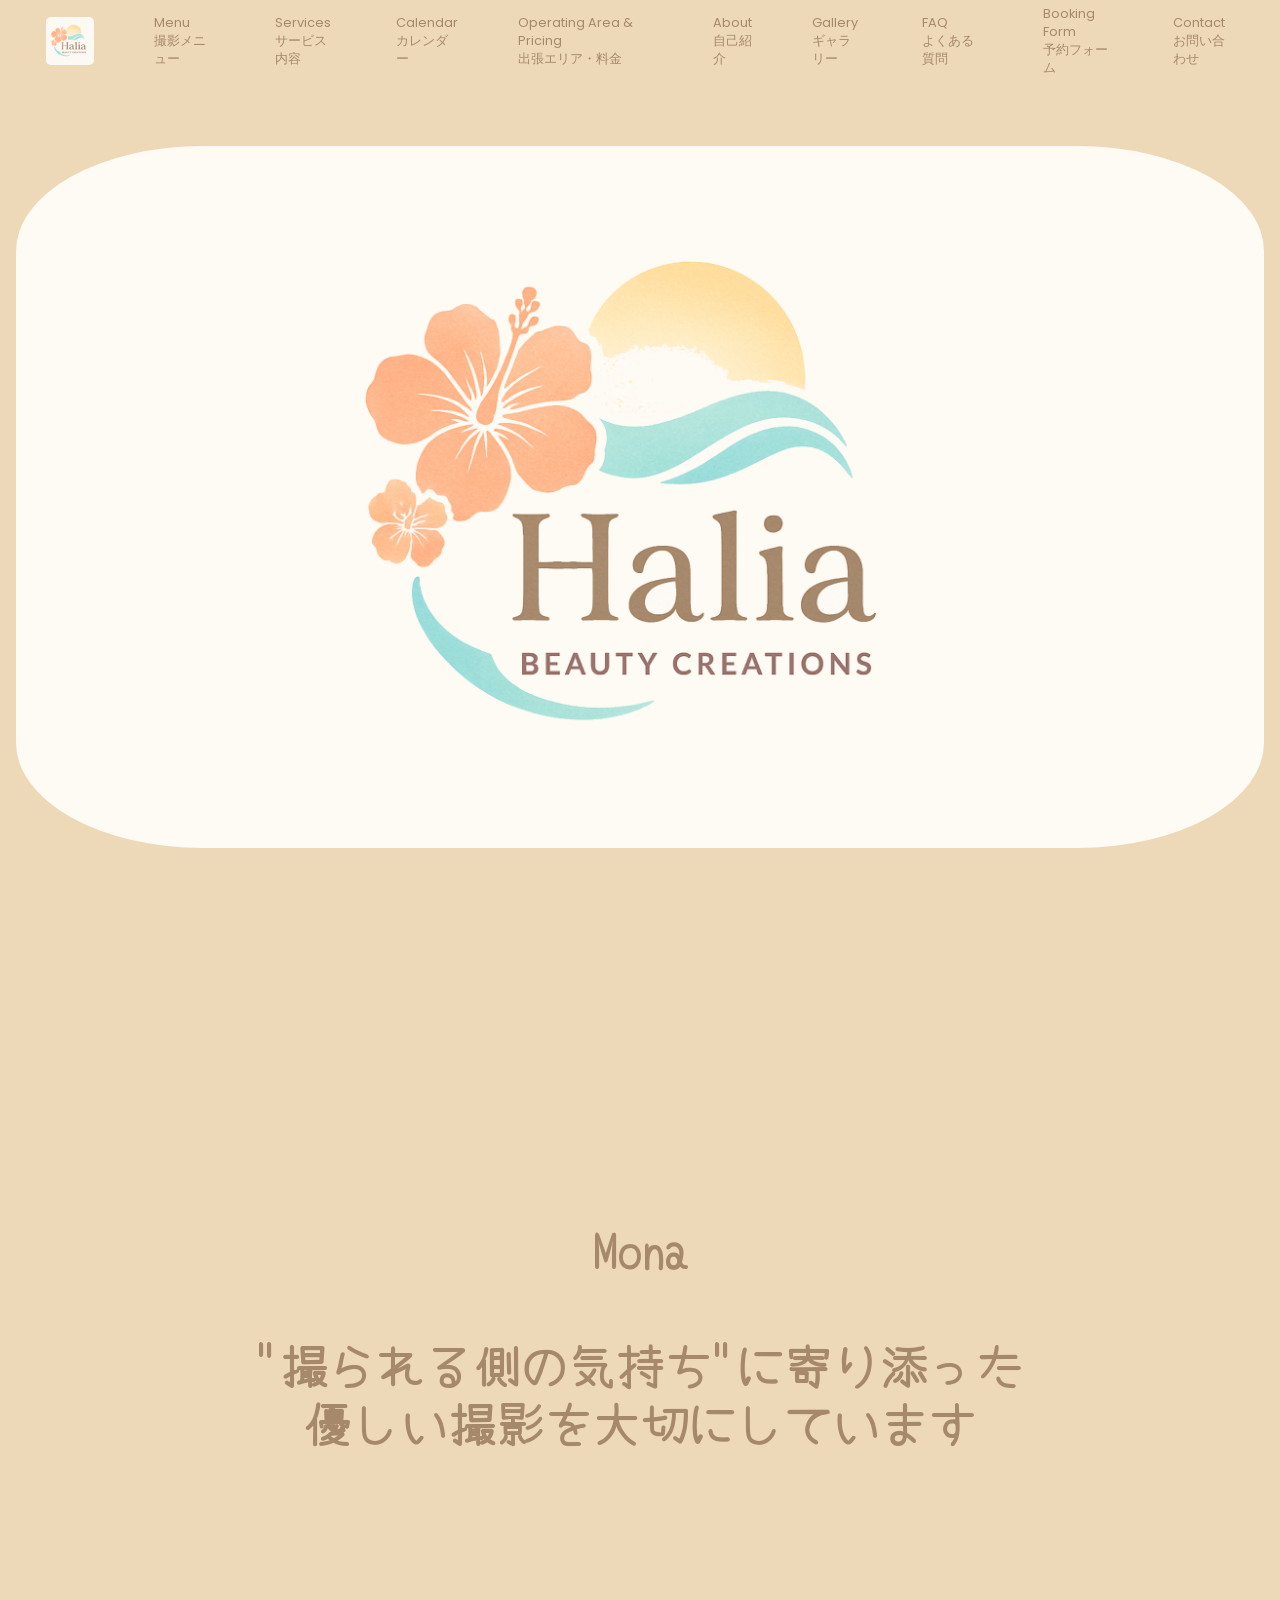
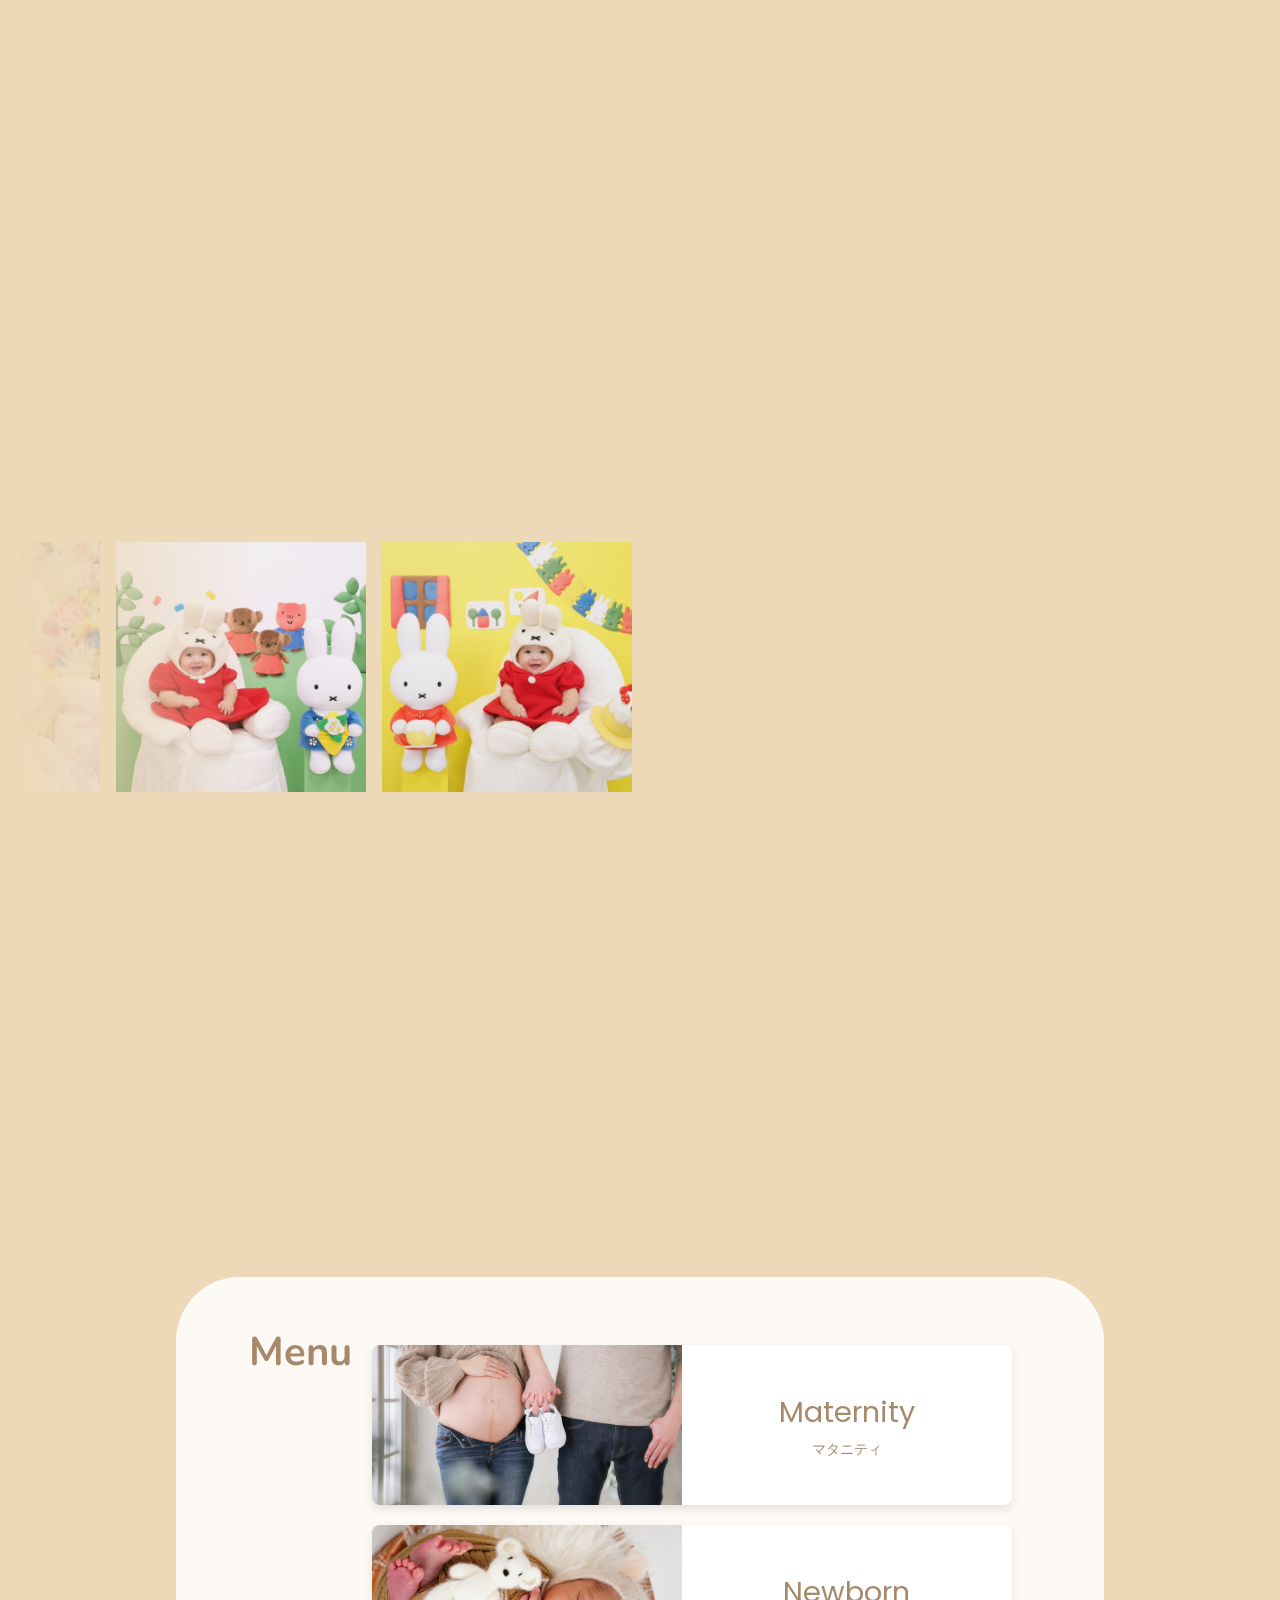
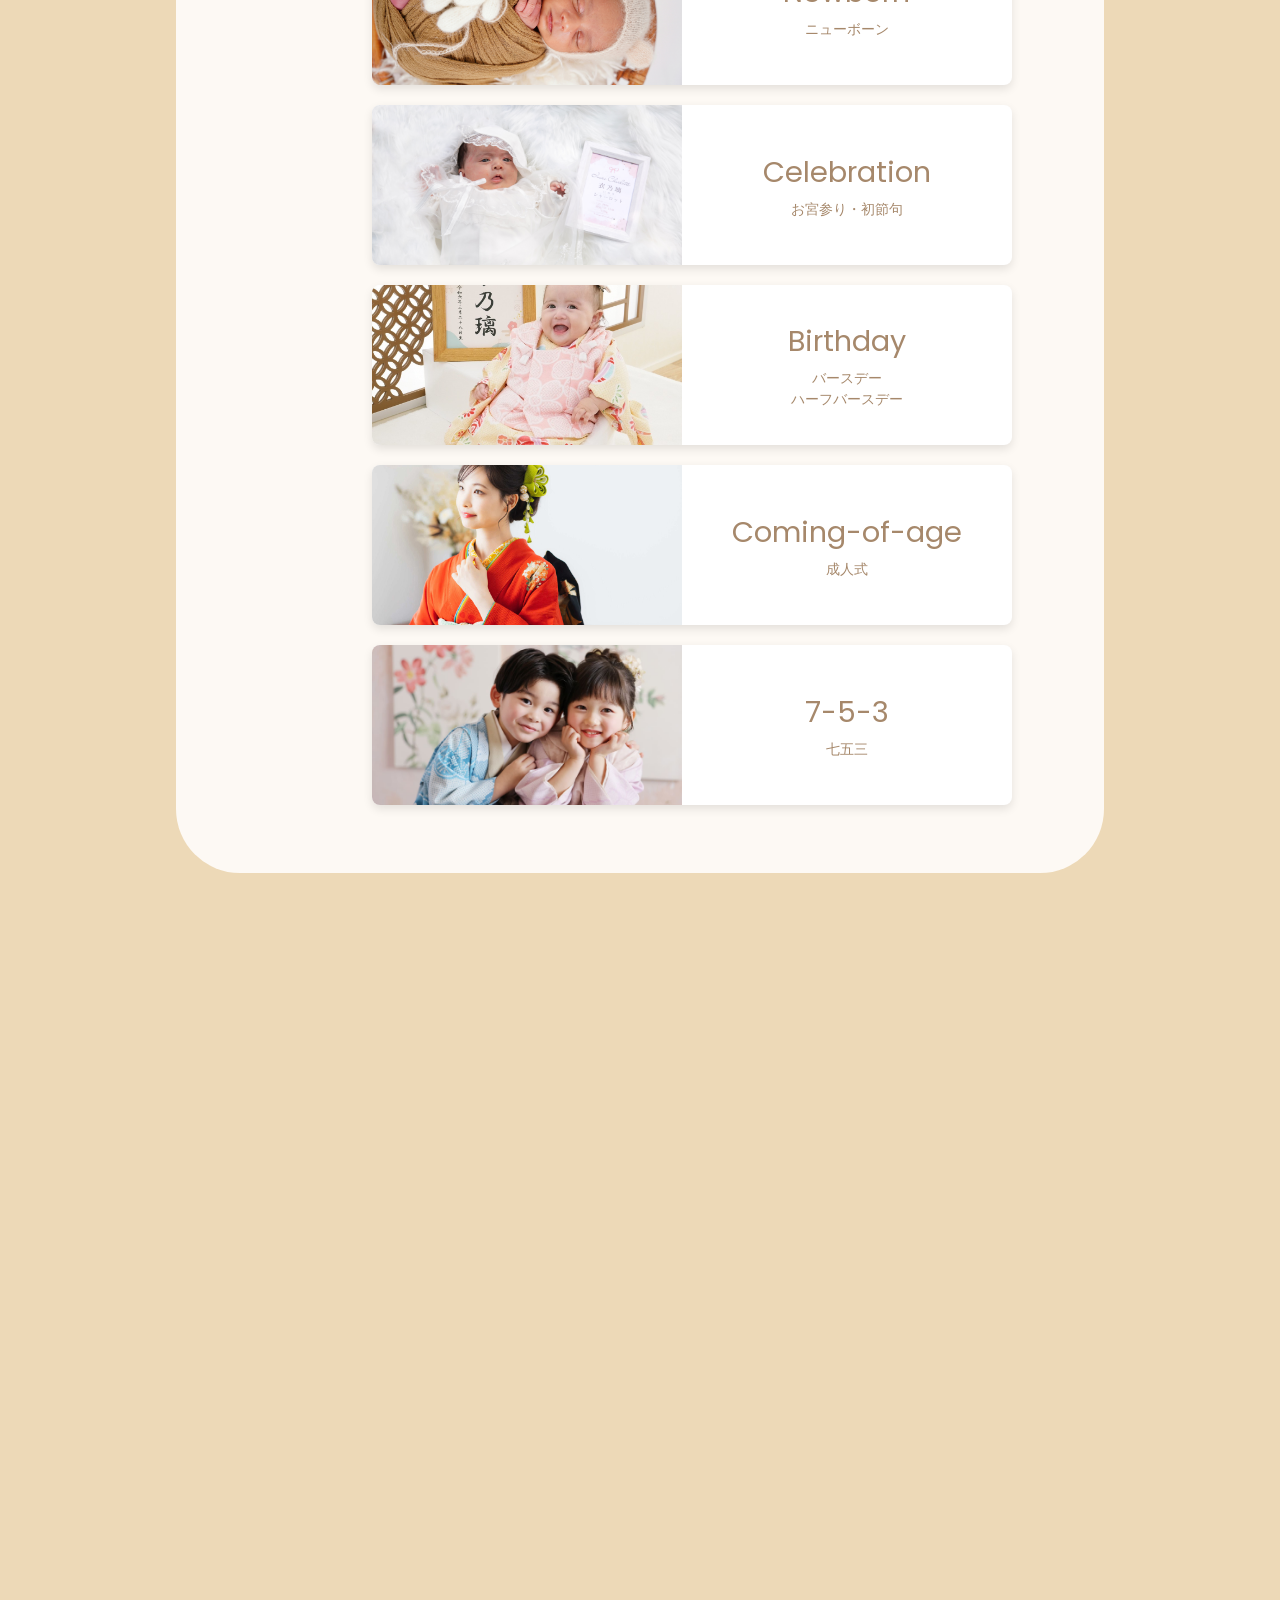
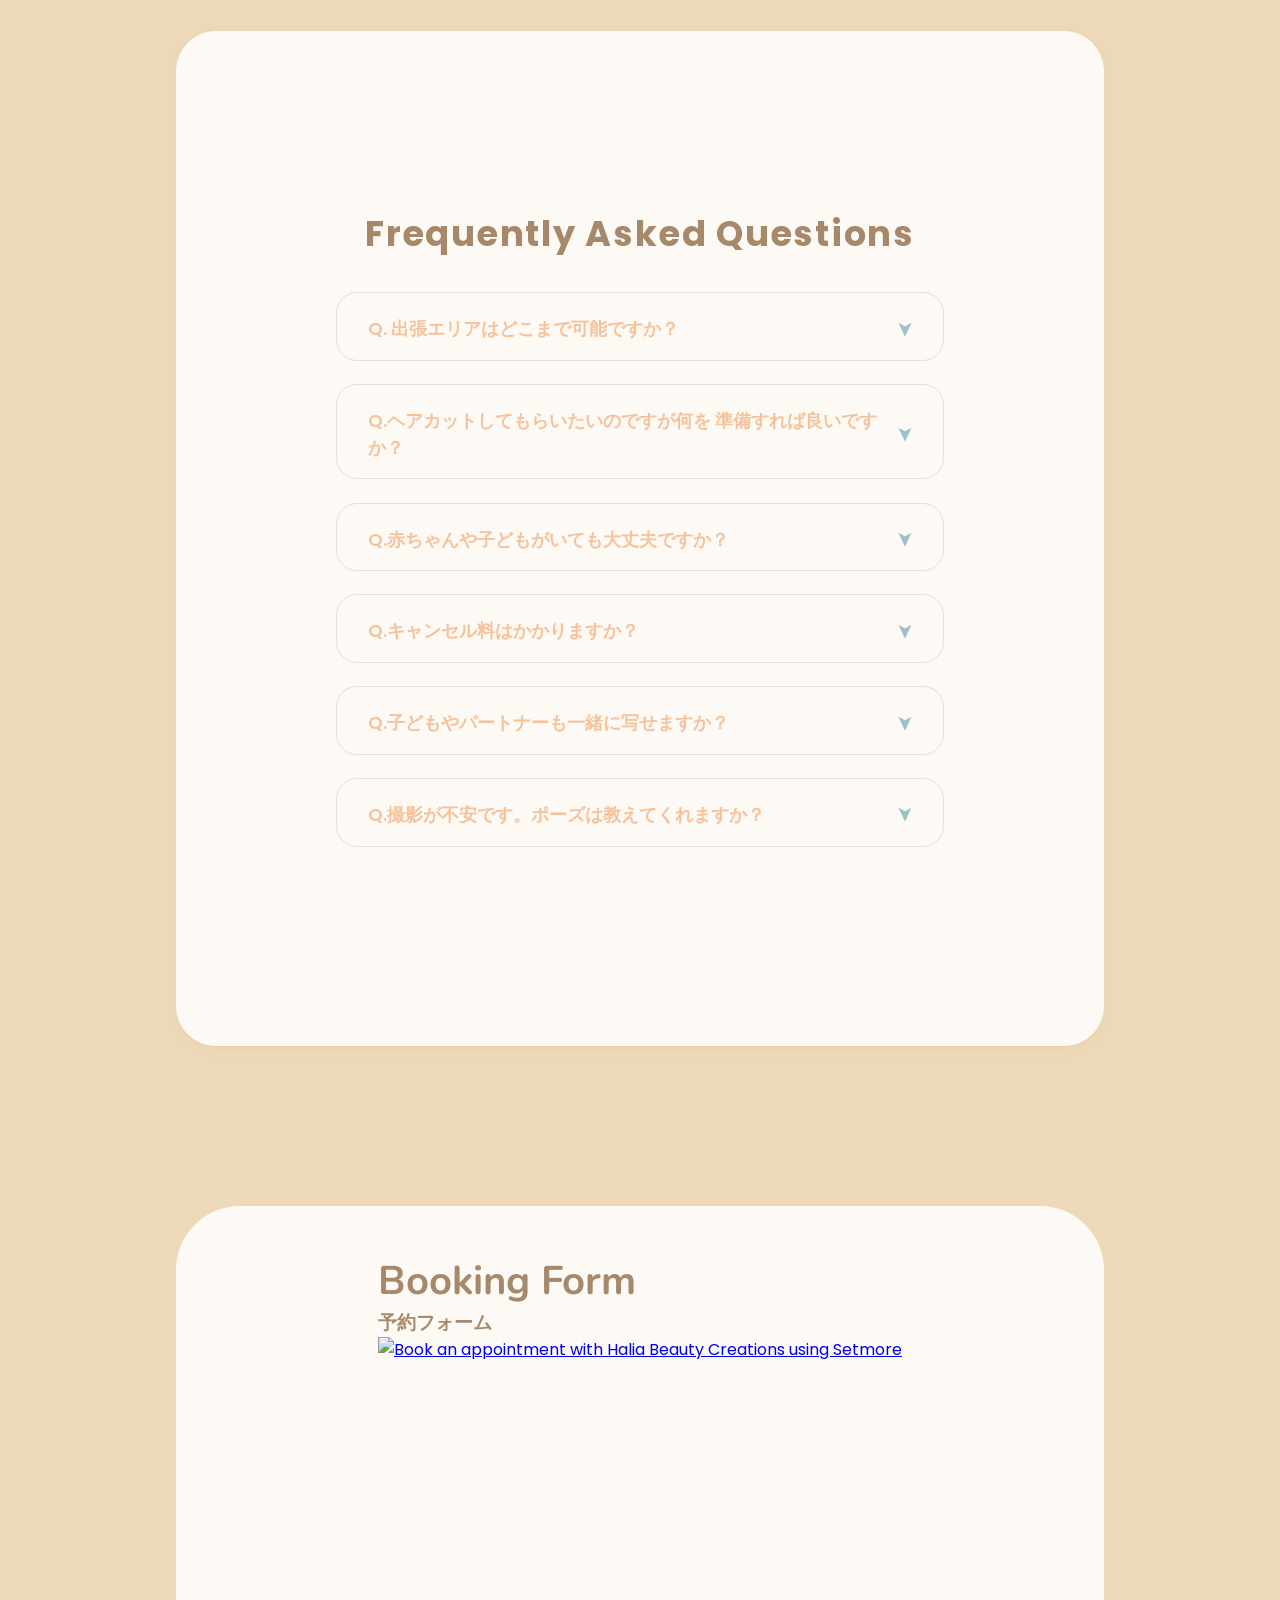
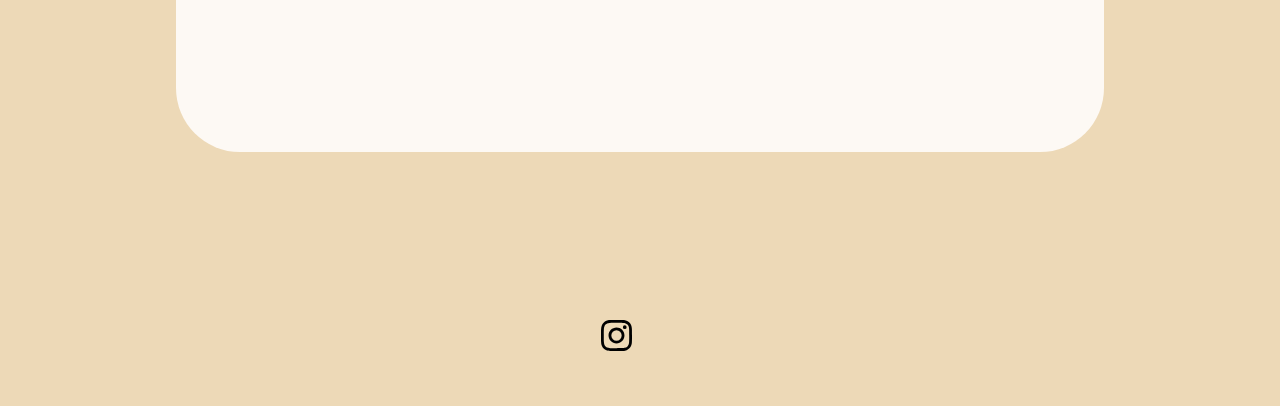
==== index.html @ 8f0785e1 "Add files via upload" ====
<!DOCTYPE html>
<html lang="ja">
<head>
    <meta charset="UTF-8">
    <meta name="viewport" content="width=device-width, initial-scale=1.0">
    <title>Halia Beauty Creations</title>
    <link rel="stylesheet" href="style.css">
    <link rel="preconnect" href="https://fonts.googleapis.com">
    <link rel="preconnect" href="https://fonts.gstatic.com" crossorigin>
    <link href="https://fonts.googleapis.com/css2?family=Inter:ital,opsz,wght@0,14..32,100..900;1,14..32,100..900&display=swap" rel="stylesheet">
    <link href='https://fonts.googleapis.com/css?family=Poppins' rel='stylesheet'>
</head>


<body>
  <nav>
    <ul class="sidebar">
      <li onclick=hideSidebar(event)><a href="#"><svg xmlns="http://www.w3.org/2000/svg" height="26" viewBox="0 96 960 960" width="26"><path d="m249 849-42-42 231-231-231-231 42-42 231 231 231-231 42 42-231 231 231 231-42 42-231-231-231 231Z"/></svg></a></li>
      <li lang="en"><a href="#menu">Menu<br>撮影メニュー</a></li>
      <li lang="en"><a href="#services">Services<br>サービス内容</a></li>
      <li lang="en"><a href="#calendar">Calendar<br>カレンダー</a></li>
      <li lang="en"><a href="#operating-area-&-pricing">Operating Area & Pricing<br>出張エリア・料金</a></li>
      <li lang="en"><a href="#about">About<br>自己紹介</a></li>
      <li lang="en"><a href="#gallery">Gallery<br>ギャラリー</a></li>
      <li lang="en"><a href="#faq">FAQ<br>よくある質問</a></li>
      <li lang="en"><a href="#booking-form">Booking Form<br>予約フォーム</a></li>
      <li lang="en"><a href="#contact">Contact<br>お問い合わせ</a></li>
    </ul>
    <ul>
      <li><a href="#"><img src="images/logo.png" alt=""></a></li>
      <li lang="en" class="hideOnMobile"><a href="#menu">Menu<br>撮影メニュー</a></li>
      <li lang="en" class="hideOnMobile"><a href="#services">Services<br>サービス内容</a></li>
      <li lang="en" class="hideOnMobile"><a href="#calendar">Calendar<br>カレンダー</a></li>
      <li lang="en" class="hideOnMobile"><a href="#operating-area-&-pricing">Operating Area & Pricing<br>出張エリア・料金</a></li>
      <li lang="en" class="hideOnMobile"><a href="#about">About<br>自己紹介 </a></li>
      <li lang="en" class="hideOnMobile"><a href="#gallery">Gallery<br>ギャラリー</a></li>
      <li lang="en" class="hideOnMobile"><a href="#faq">FAQ<br>よくある質問</a></li>
      <li lang="en" class="hideOnMobile"><a href="#booking-form">Booking Form<br>予約フォーム</a></li>
      <li lang="en" class="hideOnMobile"><a href="#contact">Contact<br>お問い合わせ</a></li>
      <li lang="en" class="menu-button" onclick=showSidebar(event)><a href="#"><svg xmlns="http://www.w3.org/2000/svg" height="26" viewBox="0 96 960 960" width="26"><path d="M120 816v-60h720v60H120Zm0-210v-60h720v60H120Zm0-210v-60h720v60H120Z"/></svg></a></li>
    </ul>
  </nav>
       <img src="images/Halia logo photopea edit raster PNG version.png" class="logo" data-speed="-0.25" alt="">
     <!-- <img src="images/logo.png" class="logo" data-speed="-0.25" alt="">-->

  <section class="slogan">
    <div class="slogan-container">
      <div class="text-container">
        <h1 class="slogan-animate">Mona <br><br> "撮られる側の気持ち"に寄り添った <br> 優しい撮影を大切にしています</h1>
         </div>
      </div>
  </section>


    <div class="scroller" data-direction="" data-speed="slow">
      <div class="scroller-inner">
      <img src="images/1728968020951.jpg" alt="" />
      <img src="images/1728968021324.jpg" alt="" />
      <img src="images/1728968021626.jpg" alt="" />
      <img src="images/1728968021947.jpg" alt="" />
      <img src="images/1728968023103.jpg" alt="" />
      <img src="images/1728968023401.jpg" alt="" />
     </div>
    </div>

<section id="menu" class="hidden">
      <div class="flex-container">
        <div class="text-container">
          <h2 lang="en">Menu</h2>
          </div>
          <div class="photo-menu-grid">
      
      <div class="grid-item">
        <div class="item-image-container">
          <img src="images/maternityPic.jpg" alt="Maternity Photo" class="item-image">
        </div>
        <div class="item-text-content">
          <h3>Maternity</h3> 
          <p>マタニティ</p> 
        </div>
      </div>
      
      <div class="grid-item">
        <div class="item-image-container">
          <img src="images/md-ishak-raman-Qahg2k7hczY-unsplash.jpg" alt="Newborn Photo" class="item-image">
        </div>
        <div class="item-text-content">
          <h3>Newborn</h3> 
          <p>ニューボーン</p> 
        </div>
      </div>
      
      <div class="grid-item">
        <div class="item-image-container">
          <img src="images/InoriOmiyamairi.jpg" alt="Celebration Photo" class="item-image">
        </div>
        <div class="item-text-content">
          <h3>Celebration</h3> 
          <p>お宮参り・初節句</p> 
        </div>
      </div>
      
      <div class="grid-item">
        <div class="item-image-container">
          <img src="images/1728968020951.jpg" alt="Birthday Photo" class="item-image">
        </div>
        <div class="item-text-content">
          <h3>Birthday</h3> 
          <p>バースデー<br>ハーフバースデー</p> 
        </div>
      </div>
      
      <div class="grid-item">
        <div class="item-image-container">
          <img src="images/img01.jpg" alt="Admission Photo" class="item-image">
        </div>
        <div class="item-text-content">
          <h3>Coming-of-age</h3> 
          <p>成人式</p> 
        </div>
      </div>
      
      <div class="grid-item">
        <div class="item-image-container">
          <img src="images/PC_753_main-pc.jpg" alt="Shichigosan Photo" class="item-image">
        </div>
        <div class="item-text-content">
          <h3>7-5-3</h3> 
          <p>七五三</p> 
        </div>
      </div>
      </div>
      </div>
    </section>

<section id="services" class="hidden">
      <div class="flex-container">
        <div class="text-container">
          <h2 lang="en">Services</h2>
            <h2>赤ちやん・お子さま向けプラン （メイン）</h2>
            <ul>
            <li>撮影用へアセット&メイク （ナチュラル~華やかまで対応）</li>
            <li>お宮参り・ハーフバースデー・お誕生日・七五三などの記念撮影</li>
            <h2>オプション</h2>
            <li>マタニティーフォト・家族写真</li>
            <li>夏祭りや撮影用の浴衣着付け</li>
            <li>振袖・訪問着などは現在習得中（準備が整い次第ご案内予定）</li>
          </ul>
        </div>
      </div>
    </section>

<section id="calendar" class="hidden">
      <div class="flex-container">
        <div class="text-container">
          <h2 lang="en">Calendar</h2>
            <iframe src="https://calendar.google.com/calendar/embed?height=600&wkst=1&ctz=Asia%2FTokyo&showPrint=0&hl=ja&title=Events&src=YWxleGFuZGVyZmlubGV5MThAZ21haWwuY29t&color=%238e24aa" style="border:solid 1px #777" frameborder="0" scrolling="no"></iframe>
        </div>
      </div>
    </section>

  <section id="operating-area-&-pricing" class="hidden">
      <div class="flex-container">
        <div class="text-container">
          <h2 lang="en">Operating Area & Pricing</h2>
          <p>
            群馬県内を中心に出張（前橋市・高崎市・ 伊勢崎市・太田市など） ※その他地域はご相談ください。 
            ※施術費用はお問い合わせください。（お見積もり額を出させていただきます。）
          </p>
        </div>
      </div>
    </section>
  
   <section id="about" class="hidden">
      <div class="flex-container-about">
        <div class="text-container-about">
          <h2 lang="en">About</h2>
          <p>
            18歳から美容室に勤務し、4年間でカッ ト・カラー・パーマ・ヘアセットなどの技 
            術を習得。 その後、海外留学や多職種での経験を経 て、現在は出産、子育てを経験していく中 で子供達のあっという間に過ぎていく日々 をカタチに残したい想いで赤ちゃんやお子 さまの「特別な日の撮影」を中心に活動 中。浴衣の着付けにも対応。 今後は着付け技術をさらに磨き、成人式や 七五三など幅広く対応予定です。
          </p>
          </div>
          <div class="image-container-about">
          <img src="images/Mona.jpg" alt="profile picture" class="profile-pic">
          </div>
      </div>
    </section>

    <section id="gallery" class="hidden">
      <div class="flex-container">
        <div class="text-container">
          <h2>Gallery</h2>
        <div class="grid-container">
          <img style="grid-area: img-1" src="./images/IMG_0178.jpg" alt="">
          <img style="grid-area: img-2" src="./images/IMG_0240.jpg" alt="">
          <img style="grid-area: img-3" src="./images/IMG_0284.jpg" alt="">
          <img style="grid-area: img-4" src="./images/IMG_0291.jpg" alt="">
          <img style="grid-area: img-5" src="./images/IMG_0366.jpg" alt="">
        </div>

        <!-- Trigger the Modal -->
        <img id="instaCode" src="images/instaQRCode.jpg" alt="Instagram QR code">
        <!-- The Modal -->
        <div id="instaModal" class="modal">
        <!-- The Close Button -->
        <span class="close">&times;</span>
        <!-- Modal Content (The Image) -->
        <img class="modal-content" id="img01">
      </div>
      <a href="https://www.instagram.com/haliabeautycreations?igsh=bXB4dmxkZ3prZDlp" class="insta-button" target="_blank">Instagram チェック</a>
        </div>
      </div>
    </section>

<section id="faq" class="hidden">
      <div class="flex-container">
        <div class="text-container">
          <h2 lang="en">Frequently Asked Questions</h2>
            <details>
              <summary>Q. 出張エリアはどこまで可能ですか？</summary>
              <p>A. 群馬県内を中心に出張しています。県外をご希望の方はご相談ください。</p>
            </details>
            <details>
              <summary>Q.ヘアカットしてもらいたいのですが何を 準備すれば良いですか？</summary>
              <p>A.コンセントと、1畳ほどのスペースをご用意ください。シャンプーは基本的に行わないた 
              め、事前に髪を洗っておいてください。</p>
            </details>
            <details>
              <summary>Q.赤ちゃんや子どもがいても大丈夫ですか？</summary>
              <p>A.はい、大丈夫です。泣いたり動いたりしても、時間をかけて安全に施術いたします。</p>
            </details>
            <details>
              <summary>Q.キャンセル料はかかりますか？</summary>
              <p>A.前日までのキャンセルは無料、当日は施術 予定額の30%を頂戴します。
                （当日体調不良 などの場合は日程の調整可能です。）</p>
            </details>
            <details>
              <summary>Q.子どもやパートナーも一緒に写せますか？</summary>
              <p>A.追加料金なしで撮影できます。</p>
            </details>
            <details>
              <summary>Q.撮影が不安です。ポーズは教えてくれますか？</summary>
              <p>A.はい。すべて案内しますので安心してください。</p>
            </details>
        </div>
      </div>
</section>

<section id="booking-form" class="hidden">
      <div class="flex-container">
        <div class="text-container">
          <h2 lang="en">Booking Form</h2>
          <h3>予約フォーム</h3>
          <!--Change to a Japanese supported booking site. Test out Square first.-->
           <script id="setmore_script" type="text/javascript" src="https://assets.setmore.com/integration/static/setmoreIframeLive.js"></script><a style="float: none" id="Setmore_button_iframe" href="https://haliabeautycreations.setmore.com"><img border="none" src="https://assets.setmore.com/integration/images/newdesign/others/book-now-button.svg" alt="Book an appointment with Halia Beauty Creations using Setmore" /></a>
        </div>
      </div>
    </section>

<footer id="contact" class="contact">
  <div class="socials-container">
    <a href="https://www.instagram.com/haliabeautycreations?igsh=bXB4dmxkZ3prZDlp" target="_blank"><img src="images/instagramIcon.svg" alt=""></a>
    <a href="mailto:hibislemonade-orange.25@i.softbank.jp" target="_blank"><img src="images/gmailIcon.svg" alt=""></a>
    <!--<a href="https://www.line.me/ja/" target="_blank"><img src="images/lineIcon.svg" alt=""></a>-->
  </div>
</footer>

<script src="main.js"></script>
</body>
</html>
---- style.css ----
@import url('https://fonts.googleapis.com/css2?family=Cormorant+Garamond:ital,wght@0,300..700;1,300..700&family=Inter:ital,opsz,wght@0,14..32,100..900;1,14..32,100..900&family=Nunito:ital,wght@0,200..1000;1,200..1000&family=Poppins:ital,wght@0,100;0,200;0,300;0,400;0,500;0,600;0,700;0,800;0,900;1,100;1,200;1,300;1,400;1,500;1,600;1,700;1,800;1,900&family=Yomogi&display=swap');

:root {
    /*--base-color: #fdf9f4; previous base colour*/
    --base-color: #EDD9B7;
    --text-color: #a6886b;
    --primary-color: #F6C29B;
    --secondary-color: #9DC1C9;
    --tertiary-color: #fdf9f4;
}

* {
    border: 0;
    margin: 0;
    padding: 0;
}

html {
    font-family: "Poppins", sans-serif;
    color: var(--text-color);
}

body {
    padding: 1em;
    background-color: var(--base-color);
}

h2 {
  font-family: 'Nunito', sans-serif;
}

nav{
  background-color: var(--base-color);
  position: sticky;
  top: 0;
  z-index: 9999;
}
nav ul{
  width: 100%;
  list-style: none;
  display: flex;
  justify-content: flex-end;
  align-items: center;
}
nav li{
  height: 50px;
  font-size: 0.8rem;
}
nav a{
  height: 100%;
  padding: 0 30px;
  text-decoration: none;
  display: flex;
  align-items: center;
  color: var(--text-color);
}
nav a:hover{
  background-color: var(--primary-color);
}
nav li:first-child{
  margin-right: auto;
}

nav img {
  width: 3rem;
  height: 3rem;
  border-radius: 10%;
}

.sidebar{
  position: fixed;
  top: 0; 
  right: 0;
  height: 100vh;
  width: 100%;
  background-color: rgba(255, 255, 255, 0.15);
  backdrop-filter: blur(12px);
  list-style: none;
  display: none;
  flex-direction: column;
  align-items: flex-start;
  justify-content: flex-start;
  z-index: 9999;
}
.sidebar li{
  width: 100%;
}
.sidebar a{
  width: 100%;
}
.menu-button, .sidebar li{
  display: none;
  font-size: 1.1rem;
}
@media(max-width: 800px){
  .hideOnMobile{
    display: none;
  }
  .menu-button{
    display: block;
  }
}

/*Breakpoint for mobile*/
@media(max-width: 600px){
  section {
    width: 100%;
    margin: 4rem 1rem; 
    border-radius: 2rem; 
    padding: 0;
  }
  section .flex-container {
    flex-direction: column;
    align-items: center;
    padding: 2rem 1rem; 
    margin: 0; 
  }
    
  .text-container {
    min-width: 300px;
    width: 100%;
    max-width: 100%;
    padding: 0 10px;
  }
    
  .image-container {
    padding-left: 0; 
    margin-top: 1.5rem;
  }
    
  .sidebar {
    width: 100%;
  }

  .menu-button, .sidebar li {
    font-size: 1.1rem;
  } 

  .contact h2 {
    font-size: 2.5rem;
  }
}

/*Breakpoint for Tablet/large mobile*/
@media (max-width: 800px) {

  .hideOnMobile {
    display: none;
  }

  .menu-button {
    display: list-item;
  }

  section .flex-container {
    flex-direction: column;
  }

  #about .flex-container {
    padding: 2rem 1rem;
  }
  
  section h2 {
    font-size: 3rem;
  }

}

@media only screen and (max-width: 800px) {
    /* ... your modal styles here ... */
    #instaModal .modal-content {
      width: 90%;
    }
}

.icon {
    width: 20em;
    height: auto;
}

header img {
    max-width: 100%;
    border-radius: 1em;
    object-fit: cover;
    object-position: center;

}

h1 {
    font-size: 3.75rem;
}

h2 {
    font-size: 2.5rem;
}

p {
  font-size: 1.5rem;
}

.text-container ul {
  font-size: 1.5rem;
}

section {
  background-color: var(--tertiary-color);
  margin: 10rem;
  border-radius: 4rem;
}
section.slogan {
  background-color: var(--base-color);
}

section .scroller {
  background-color: var(--base-color);
}

section .flex-container{
    padding: 3rem;
    margin: 6rem ;
    display: flex;
    justify-content: center;
    align-items: flex-start;
    min-height: 50vh;
}

section .slogan-container{
    padding: 6rem;
    display: flex;
    align-items: center;
    justify-content: center;
    min-height: 50vh;
}

.text-container {
  line-break: auto;
  align-items: center;
  justify-content: center;
}

.image-container {
  padding-left: 6rem;
}

section img {
  max-width: 100%;
}

.welcome-image {
  max-height: 50vh;
}

details {
  padding: 2.5em 2.5em 2.5em 2.5em;
  border: var(--text-color);
  font-weight: 500;
  font-size: 1.25rem;

}

details:hover {
  cursor: pointer;
}

.logo {
  opacity: 0;
  border-radius: 15%;
  max-width: 100%;
  margin-top: 5rem;
  filter: blur(5px);
  transform: translateZ(-500%) scaleZ(0);
  transition: 1s ease-out, opacity 1s ease-out;
}

.logo.show {
  opacity: 1;
  filter: blur(0);
  transform: translateZ(0) scaleZ(1);
}

@media(prefers-reduced-motion) {
  .logo {
    transition: none;
  }
}

.hidden {
  opacity: 0;
  filter: blur(5px);
  transform: translateX(-5%);
  transition: all 1s;
  transition-timing-function: ease-in;
}

.show {
  opacity: 1;
  filter: blur(0);
  transform: translateX(0);
}

@media(prefers-reduced-motion) {
  .hidden {
    transition: none;
  }
}

.slogan-animate {
  font-family: 'Yomogi', cursive, sans-serif;
  font-size: clamp(1.5rem, 6vw, 3rem);
  max-width: 90vw;
  width: 100%;
  margin: 0 auto;
  text-align: center;
  line-height: 1.2;
  word-break: keep-all;
  opacity: 0;
  transform: translateY(40px);
  transition: opacity 1.2s cubic-bezier(0.4, 0, 0.2, 1), transform 1.2s cubic-bezier(0.4, 0, 0.2, 1);
  will-change: opacity, transform;
}

.slogan-animate.visible {
  opacity: 1;
  transform: translateY(0);
}

/* Below for image scroll effect */

.scroller {
  display: grid;
  max-width: 100vw;
  min-block-size: 100vh;
  place-content: center;
}

.scroller-inner {
  padding-block: 1rem;
  display: flex;
  flex-wrap: nowrap;
  gap: 1rem;
  overflow-x: auto;
}

.scroller-inner img {
  width: clamp(120px, 20vw, 250px);
  height: clamp(120px, 20vw, 250px);
  object-fit: cover;
  flex-shrink: 0;
}

.scroller[data-animated="true"] {
  overflow: hidden;
  -webkit-mask: linear-gradient(
    90deg,
    transparent,
    var(--base-color) 20%,
    var(--base-color) 80%,
    transparent
  );
  mask: linear-gradient(90deg, transparent, var(--base-color) 20%, var(--base-color) 80%, transparent);
}

.scroller[data-animated="true"] .scroller-inner {
  width: max-content;
  flex-wrap: nowrap;
  animation: scroll var(--_animation-duration, 40s)
    var(--_animation-direction, forwards) linear infinite;
}

.scroller[data-direction="right"] {
  --_animation-direction: reverse;
}

.scroller[data-direction="left"] {
  --_animation-direction: forwards;
}

.scroller[data-speed="fast"] {
  --_animation-duration: 20s;
}

.scroller[data-speed="slow"] {
  --_animation-duration: 60s;
}

@keyframes scroll {
  to {
    transform: translate(calc(-50% - 0.5rem));
  }
}

section#gallery .text-container {
  text-align: center;
}

.insta-img {
  width: 4rem;
  height: 4rem;
  margin: 0 auto 3em auto;  
  display: block;
}

.insta-button {
  background-color: var(--primary-color);
  color: var(--text-color);
  text-decoration: none;
  padding: 1rem;
  margin-bottom: 3em;
  border-radius: 0.5rem;
  box-shadow: 5px 5px 10px rgba(0, 0, 0, 0.3);
  transform: translateY(0);
}

.insta-button:hover {
  transform: translateY(3px);
  box-shadow: 2px 2px 5px rgba(0, 0, 0, 0.3);
}

.grid-container {
  margin: 3em 3em 3em 3em;
  display: grid;
  width: 100%;
  grid-template-columns: repeat(4, 1fr);
  grid-template-rows: 1fr 1fr;
  grid-template-areas: 
  "img-1 img-1 img-2 img-3"
  "img-1 img-1 img-4 img-5";
  gap: 1em;
  overflow: hidden;
}

.grid-container img {
  height: 100%;
  width: 100%;
  border-radius: .5em;
  transition: 100ms ease;
}

/* Style the Image Used to Trigger the Modal */
#instaCode {
  border-radius: 5px;
  cursor: pointer;
  transition: 0.3s;
  width: 4rem;
  height: 4rem;
  margin: 0 auto 3em auto;  
  display: block;

}

#instaCode:hover {opacity: 0.7;}

/* The Modal (background) */
.modal {
  display: none;
  position: fixed;
  z-index: 1;
  padding-top: 100px;
  left: 0;
  top: 0;
  width: 100%;
  height: 100%;
  overflow: auto;
  background-color: rgb(0,0,0);
  background-color: rgba(0,0,0,0.9);
}

/* Modal Content (Image) */
.modal-content {
  margin: auto;
  display: block;
  width: 80%;
  max-width: 700px;
}

/* Caption of Modal Image (Image Text) - Same Width as the Image */
#caption {
  margin: auto;
  display: block;
  width: 80%;
  max-width: 700px;
  text-align: center;
  color: #ccc;
  padding: 10px 0;
  height: 150px;
}

/* Add Animation - Zoom in the Modal */
.modal-content, #caption {
  animation-name: zoom;
  animation-duration: 0.6s;
}

@keyframes zoom {
  from {transform:scale(0)}
  to {transform:scale(1)}
}

/* The Close Button */
.close {
  position: absolute;
  top: 15px;
  right: 35px;
  color: #f1f1f1;
  font-size: 40px;
  font-weight: bold;
  transition: 0.3s;
}

.close:hover,
.close:focus {
  color: #bbb;
  text-decoration: none;
  cursor: pointer;
}

.flex-container-about {
    display: flex;
    align-items: flex-start;
    gap: 30px;
    padding: 3rem;
}

.text-container-about {
    flex: 3; 
}

.image-container-about {
    flex: 1; 
    padding-top: 20px;
}

.profile-pic {
    width: 100%;
    height: auto; 
    border-radius: 10px; 
    box-shadow: 0 10px 30px rgba(0, 0, 0, 0.1); 
}

@media (max-width: 768px) {
    .flex-container-about {
        flex-direction: column;
        align-items: center; 
        padding: 1.5rem;
    }

    .text-container-about,
    .image-container-about {
        flex: none; 
        width: 100%;
        max-width: 80%;
        padding-top: 0;
    }

    .image-container-about {
        order: -1;
        margin-bottom: 20px;
    }
}

.photo-menu-grid {
  display: grid;
  gap: 20px;
  padding: 20px;
  width: 100%;
  max-width: 1000px;
  margin: 0 auto;
  grid-template-columns: repeat(auto-fit, minmax(350px, 1fr));
}

.grid-item {
  display: flex; 
  border-radius: 8px;
  overflow: hidden; 
  box-shadow: 0 4px 10px rgba(0, 0, 0, 0.1);
  background-color: white; 
  color: var(--text-color);
  height: 160px;
}

.item-image-container {
  flex: 1;
  min-width: 0;
}

.item-text-content {
  flex: 1;
  min-width: 0; 
  display: flex;
  flex-direction: column; 
  justify-content: center; 
  align-items: center; 
  text-align: center;
  padding: 10px;
}

.item-image {
  width: 100%;
  height: 100%; 
  object-fit: cover;
  display: block;
}

.item-text-content h3 {
  font-size: 1.8rem;
  margin: 0 0 5px 0;
  font-weight: 400;
}

.item-text-content p {
  font-size: 0.9rem;
  margin: 0;
}

.grid-container {
  margin-top: 3em;
  margin-bottom: 3em;
  display: grid;
  width: 100%;
  grid-template-columns: repeat(4, 1fr);
  grid-template-rows: 1fr 1fr;
  grid-template-areas: 
  "img-1 img-1 img-2 img-3"
  "img-1 img-1 img-4 img-5";
  gap: 1em;
}

.grid-container img {
  height: 100%;
  width: 100%;
  border-radius: .5em;
  transition: 100ms ease;
}

section#faq {
  background: var(--tertiary-color);
  border-radius: 2.5rem;
  padding: 2rem 1rem;
  margin-bottom: 4rem;
  box-shadow: 0 4px 24px -12px rgba(0, 0, 0, 0.09);
}

section#faq .flex-container {
  display: flex;
  justify-content: center;
  align-items: flex-start;
}

section#faq .text-container {
  width: 100%;
  max-width: 700px;
  margin: 0 auto;
}

section#faq h2 {
  font-size: 2.2rem;
  font-family: 'Poppins', sans-serif;
  color: var(--text-color);
  margin-bottom: 2rem;
  text-align: center;
  letter-spacing: 0.05em;
}

section#faq details {
  background: var(--tertiary-color);
  border-radius: 1.2em;
  box-shadow: 0 2px 14px -7px rgba(0,0,0,0.03);
  border: 1px solid #e0e0e0;
  margin-bottom: 1.45rem;
  padding: 1.25em 1.75em 1em 1.75em;
  font-size: 1.1rem;
  transition: box-shadow 0.18s;
  cursor: pointer;
}

section#faq details:hover, section#faq details[open] {
  box-shadow: 0 4px 24px -12px var(--primary-color);
  border-color: var(--primary-color);
}

section#faq summary {
  font-weight: 600;
  color: var(--primary-color);
  font-size: 1.13rem;
  display: flex;
  align-items: center;
  gap: 0.75em;
  cursor: pointer;
  outline: none;
  transition: color 0.16s;
  position: relative;
}

section#faq summary::after {
  content: "➤";
  font-size: 1.1rem;
  transform: rotate(90deg);
  color: var(--secondary-color);
  margin-left: auto;
  transition: transform 0.25s;
}

section#faq details[open] summary::after {
  transform: rotate(270deg);
  color: var(--primary-color);
}

section#faq details p {
  margin-top: 0.75em;
  color: #555;
  line-height: 1.65;
  padding-left: 3px;
  padding-right: 3px;
  font-size: 1rem;
  letter-spacing: 0.01em;
}

@media (max-width: 720px) {
  section#faq .text-container {
    max-width: 95vw;
    padding: 0 2vw;
  }
  section#faq {
    border-radius: 1.2rem;
  }
  section#faq details {
    font-size: 1rem;
    padding: 1.1em 1em 1em 1em;
  }
}

footer {
  margin-top: 2rem;
  padding-bottom: 1.5rem;
  text-align: center;
}

.socials-container {
  display: flex;
  justify-content: center;
  align-items: flex-start;
}

.socials-container a {
  width: 2.5%;
  height: auto;
  padding: 0.5rem;
  transform: rotate(0deg);
}

.socials-container a:hover {
  transform: rotate(25deg);
}
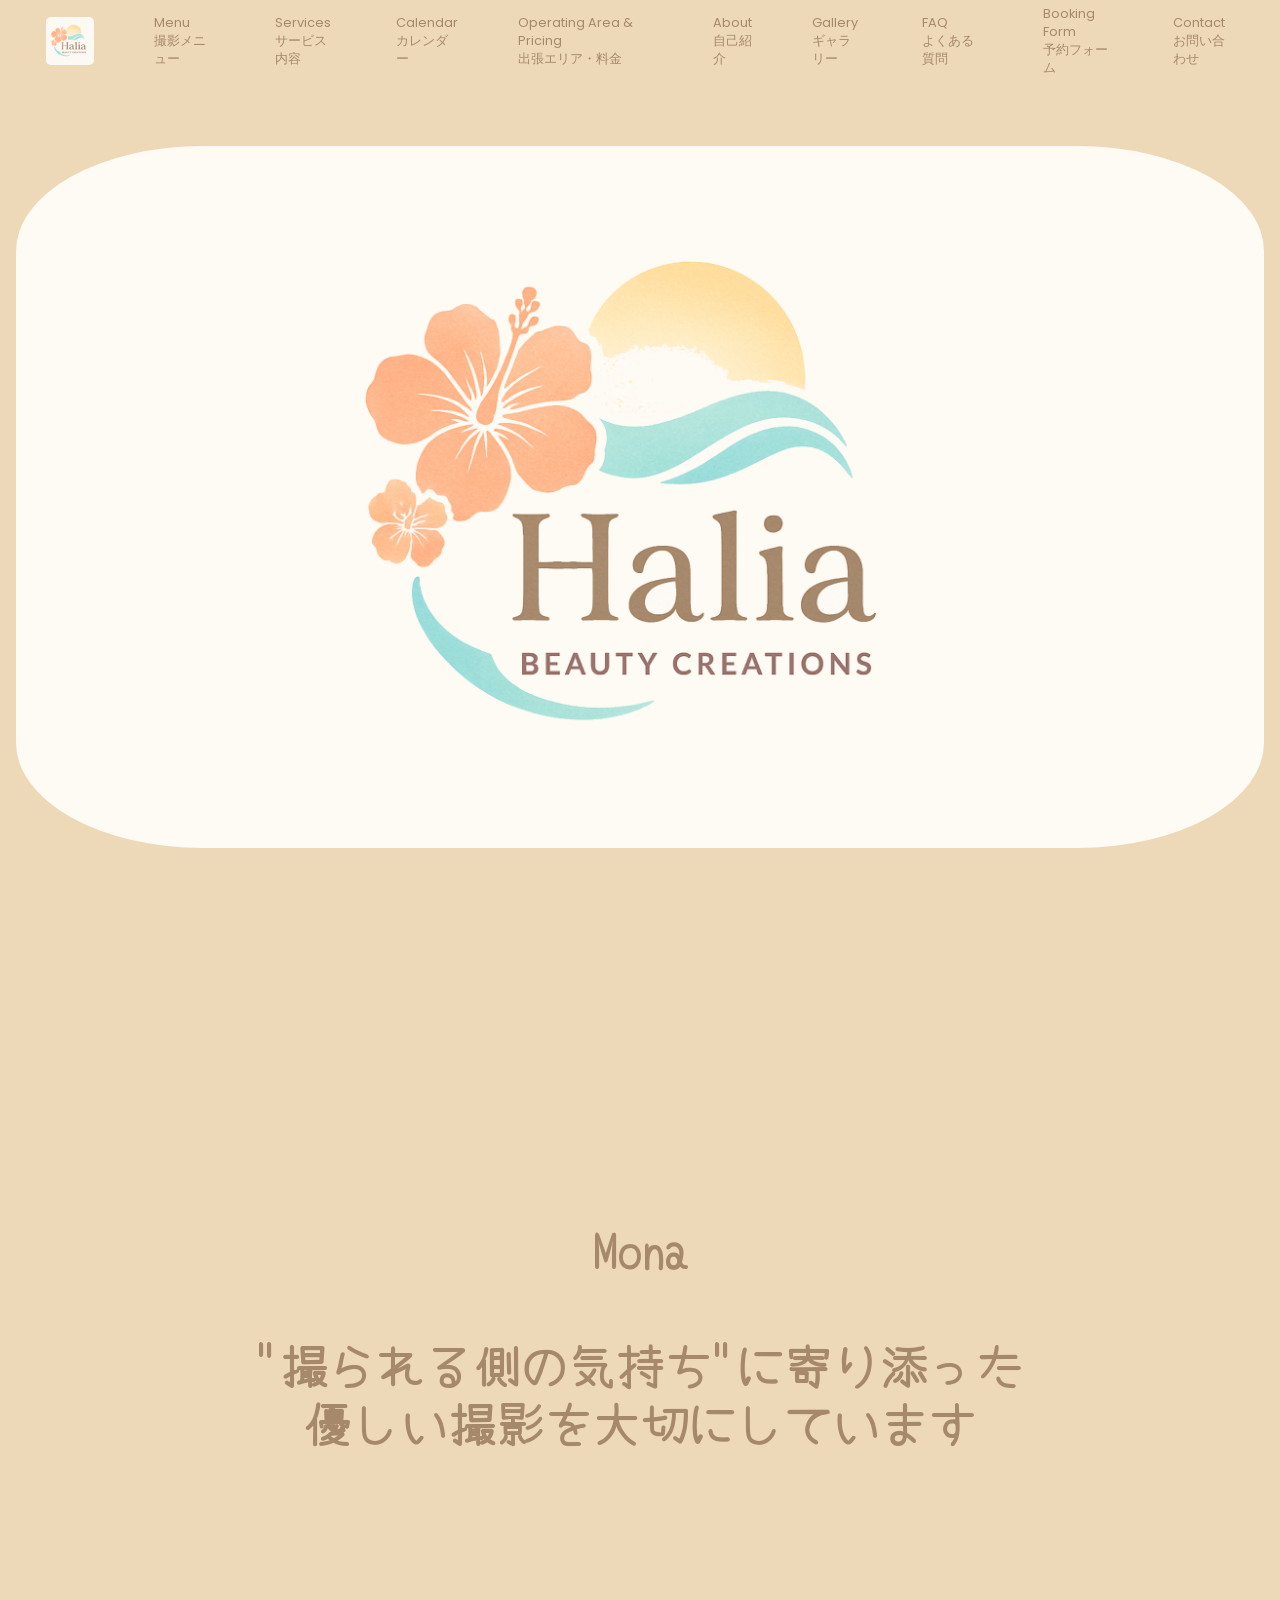
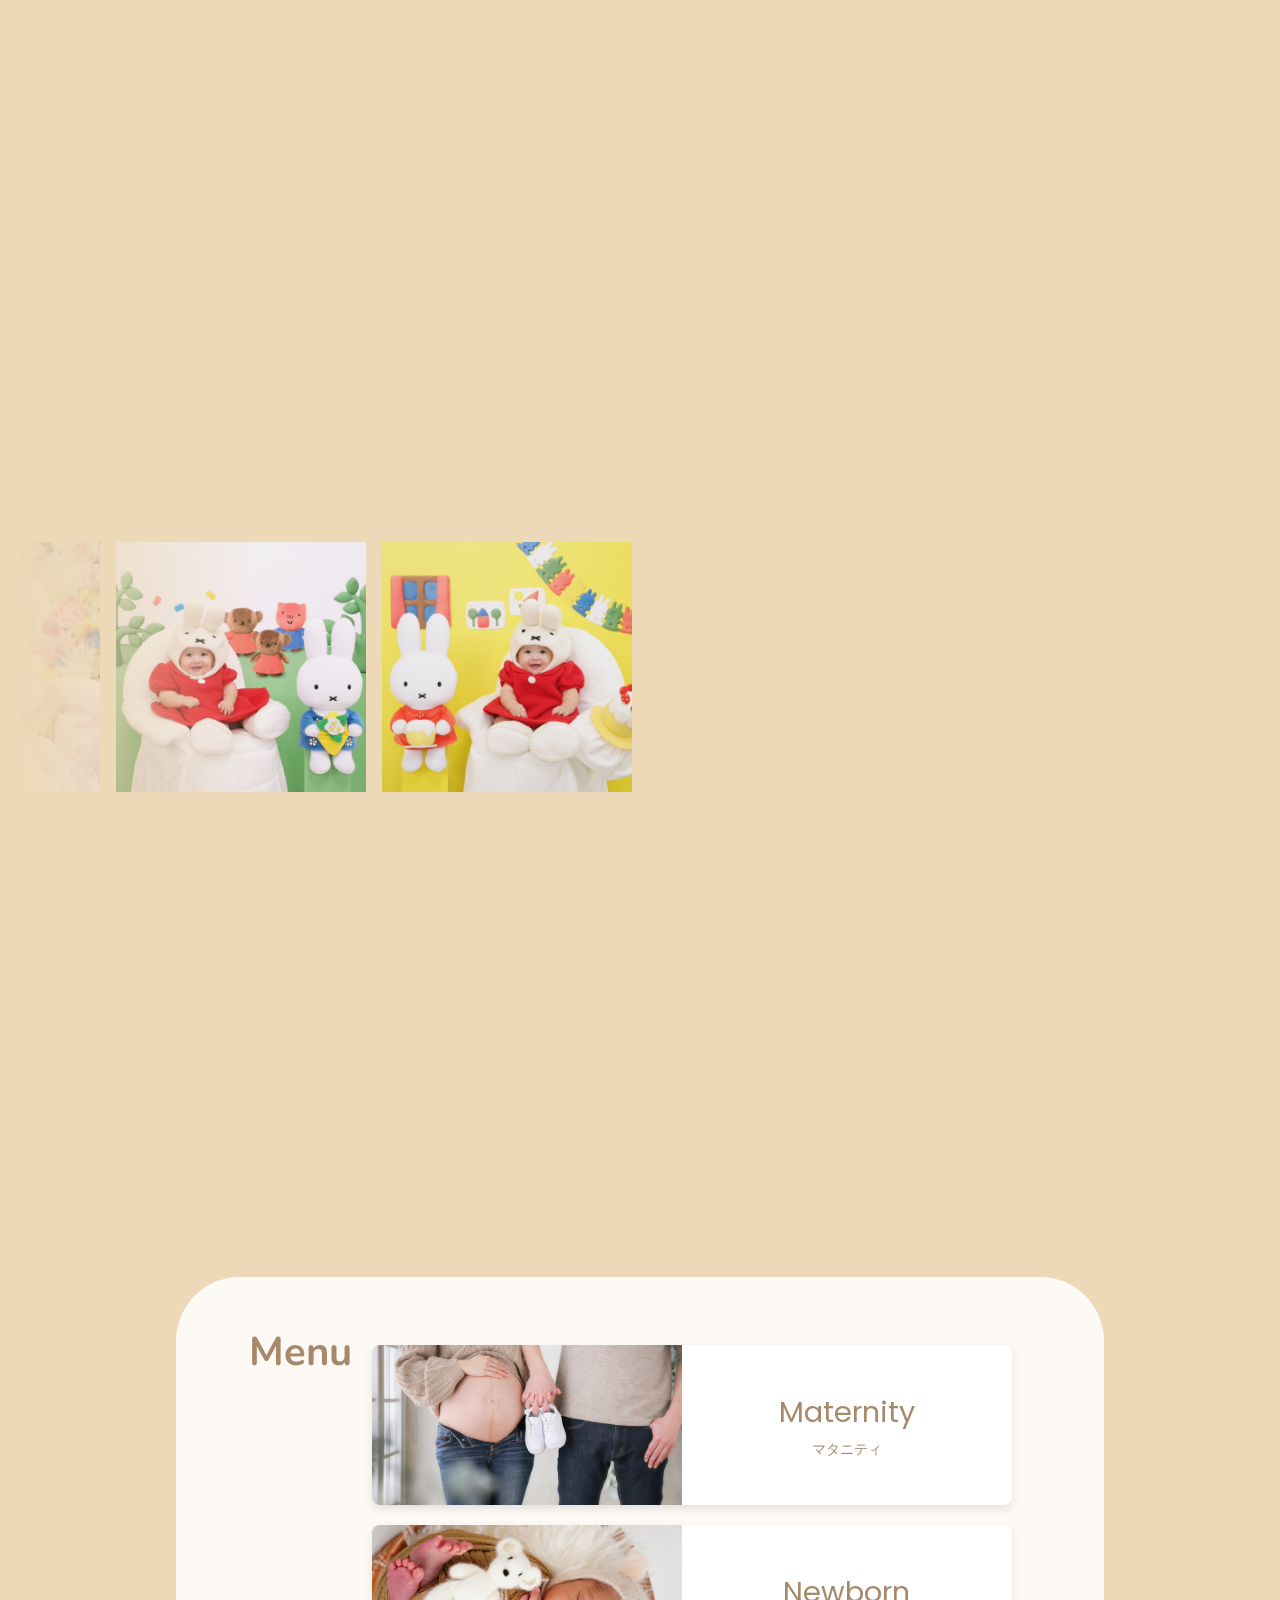
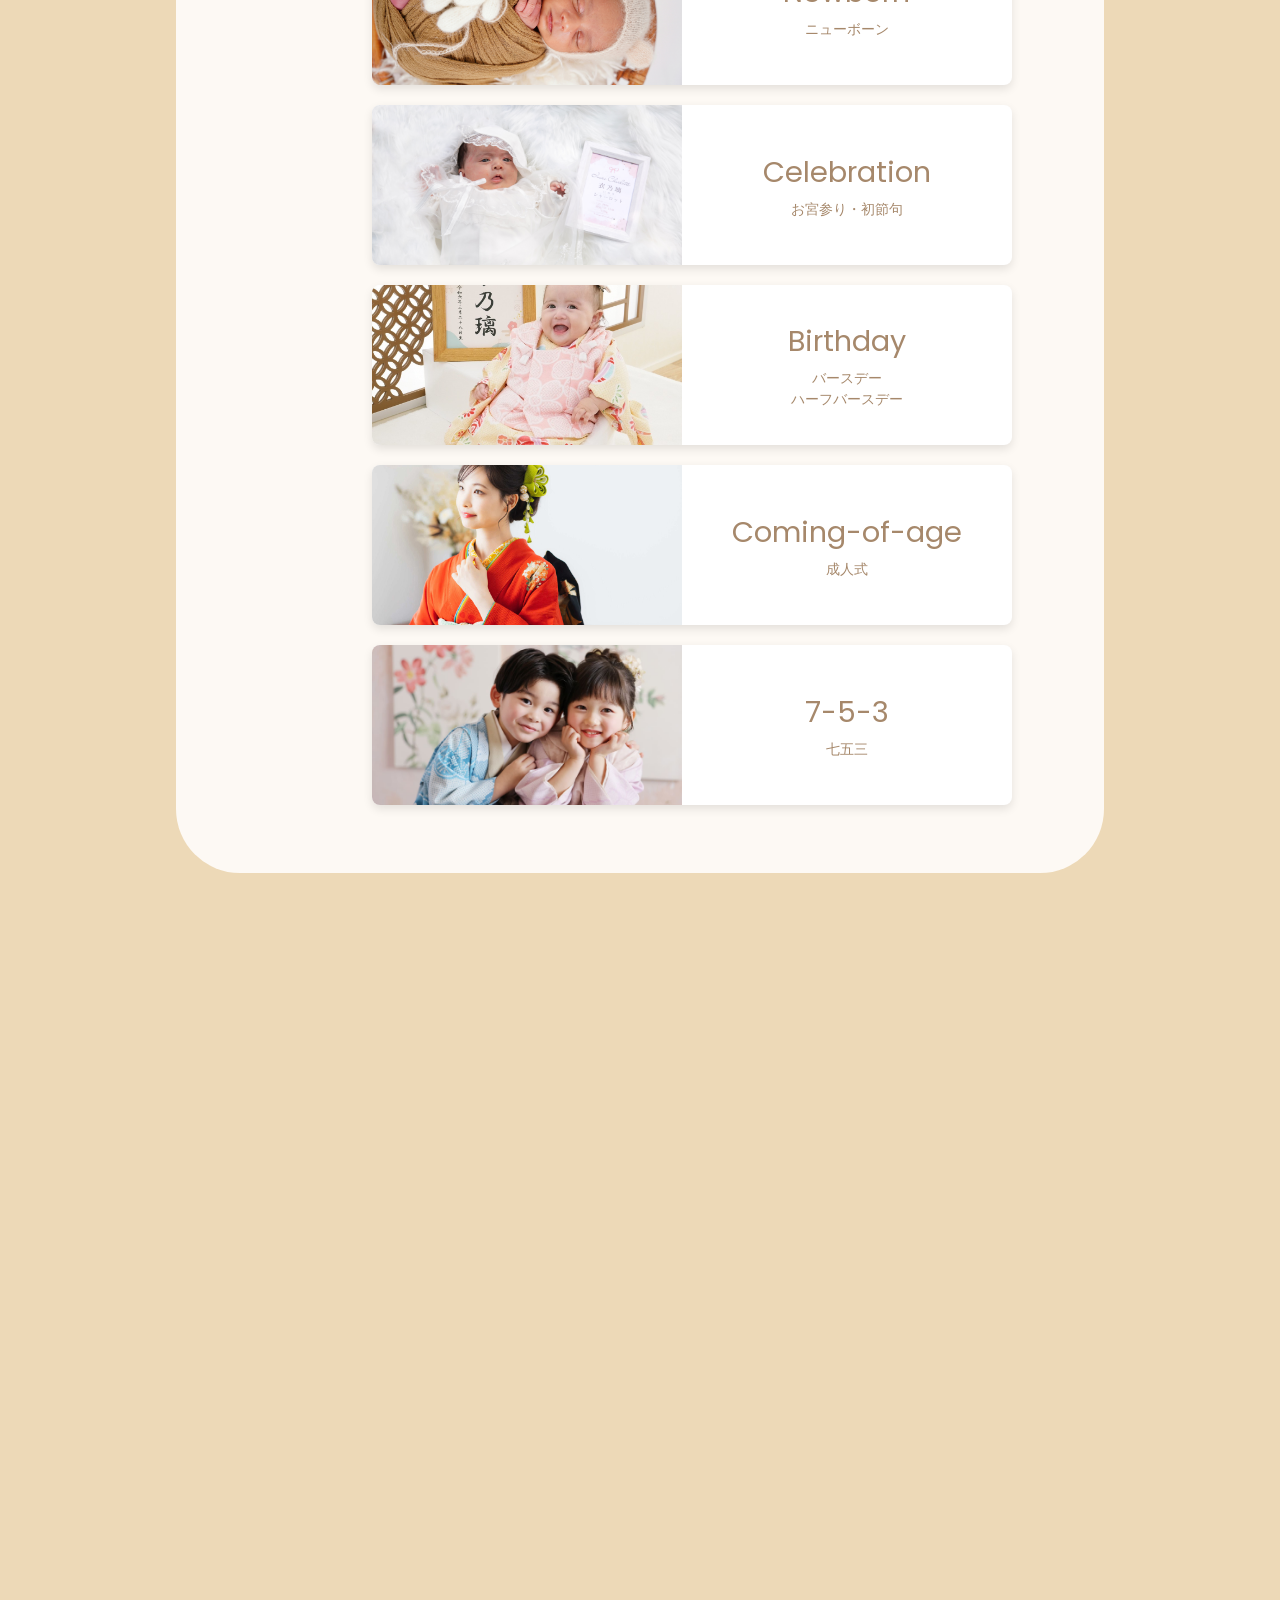
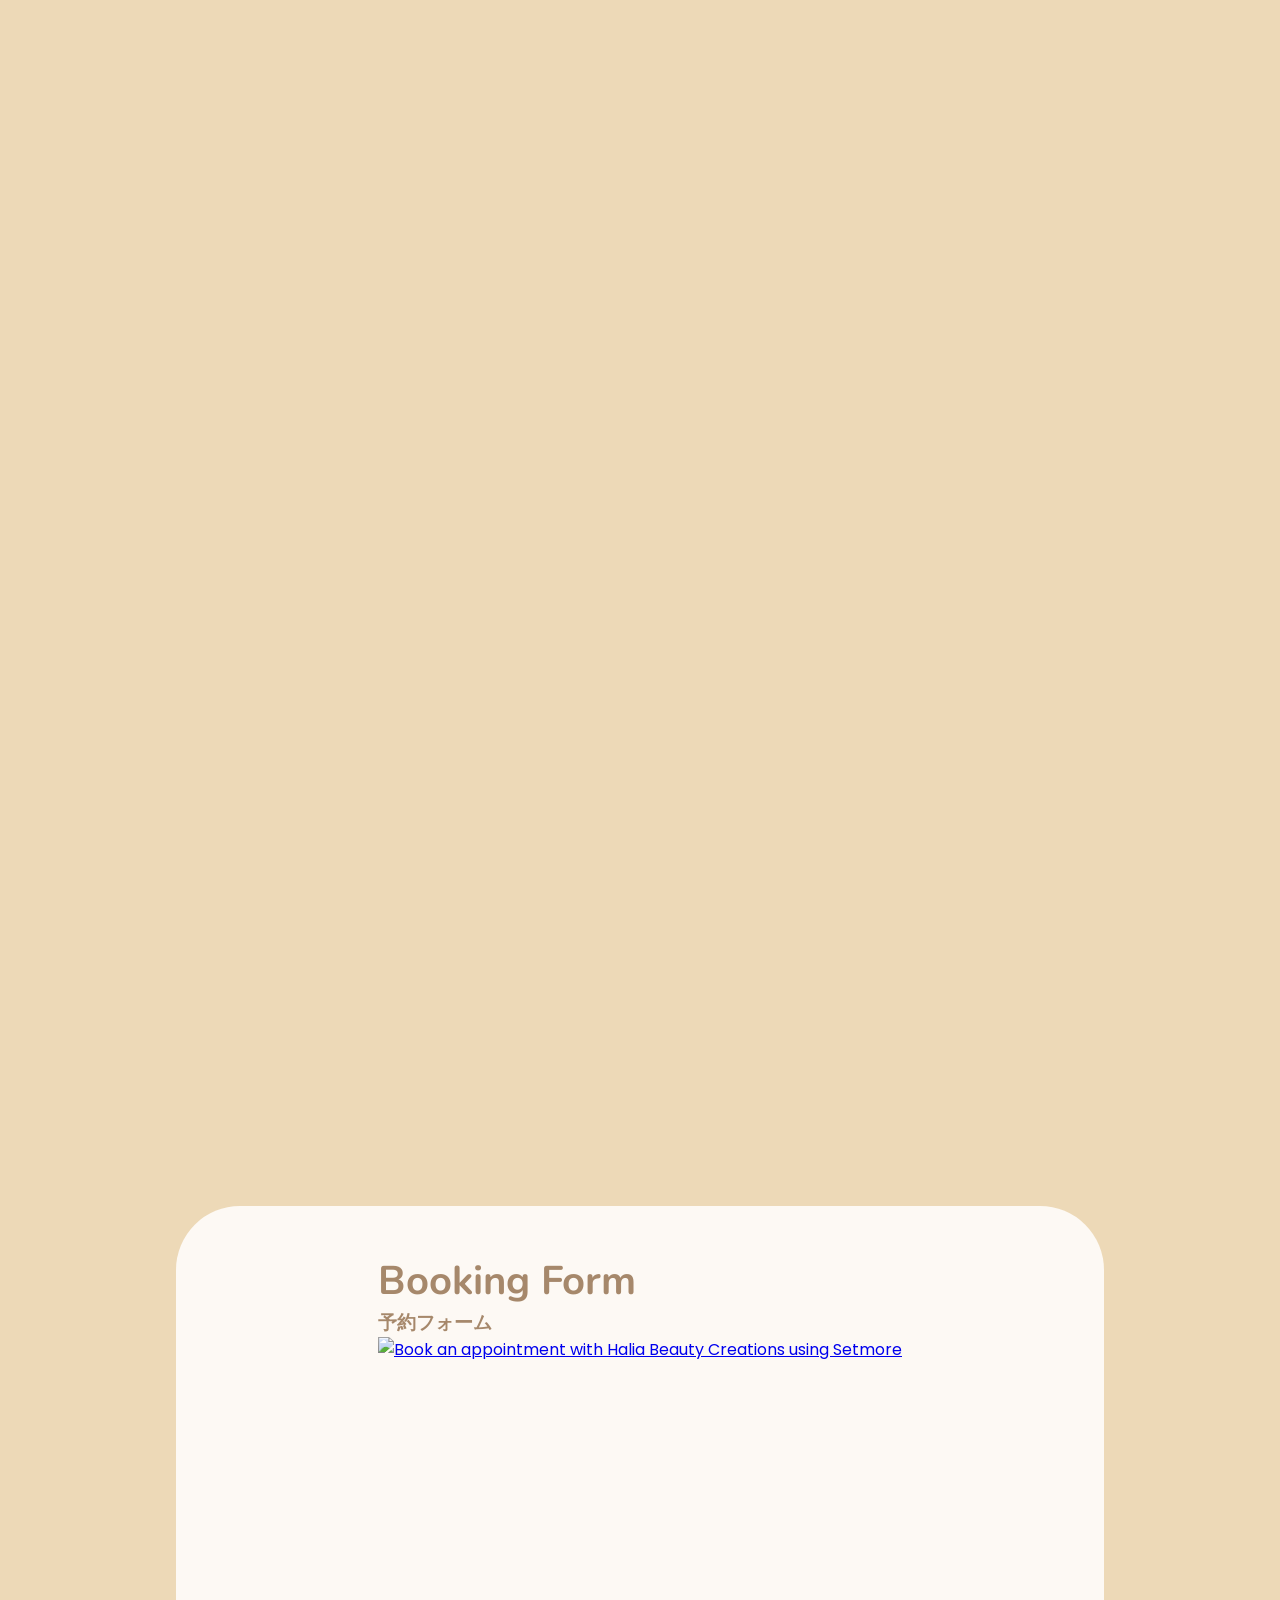
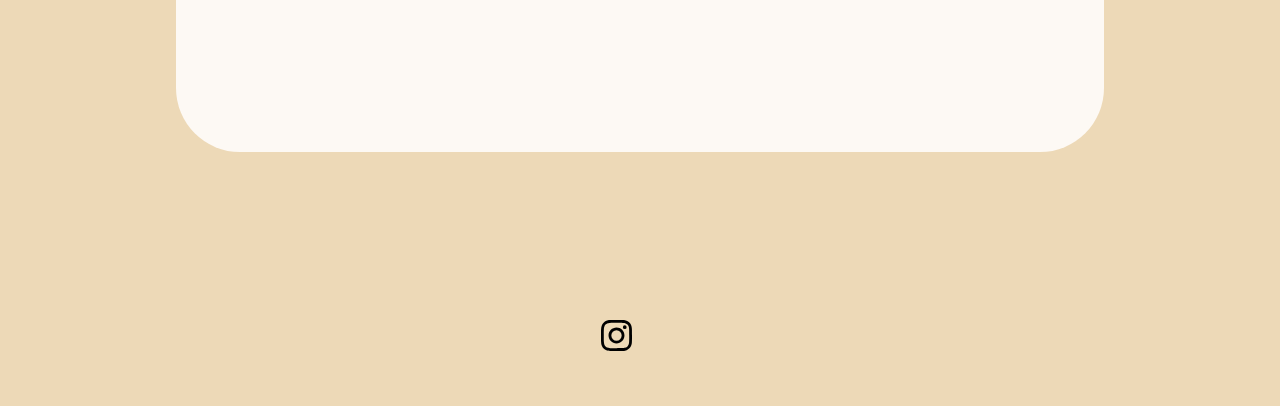
==== commit 8469368d: "Fix HTML encoding issues in index.html" ====
--- a/index.html
+++ b/index.html
@@ -154,7 +154,13 @@
       <div class="flex-container">
         <div class="text-container">
           <h2 lang="en">Calendar</h2>
-            <iframe src="https://calendar.google.com/calendar/embed?height=600&wkst=1&ctz=Asia%2FTokyo&showPrint=0&hl=ja&title=Events&src=YWxleGFuZGVyZmlubGV5MThAZ21haWwuY29t&color=%238e24aa" style="border:solid 1px #777" frameborder="0" scrolling="no"></iframe>
+          <div class="calendar-wrapper">  
+          <iframe 
+            src="https://calendar.google.com/calendar/embed?height=600&wkst=1&ctz=Asia%2FTokyo&showPrint=0&title=Events&src=YWxleGFuZGVyZmlubGV5MThAZ21haWwuY29t&color=%238e24aa" 
+            frameborder="0" 
+            scrolling="no">
+          </iframe>
+          </div>
         </div>
       </div>
     </section>
@@ -267,4 +273,4 @@
 
 <script src="main.js"></script>
 </body>
-</html>+</html>
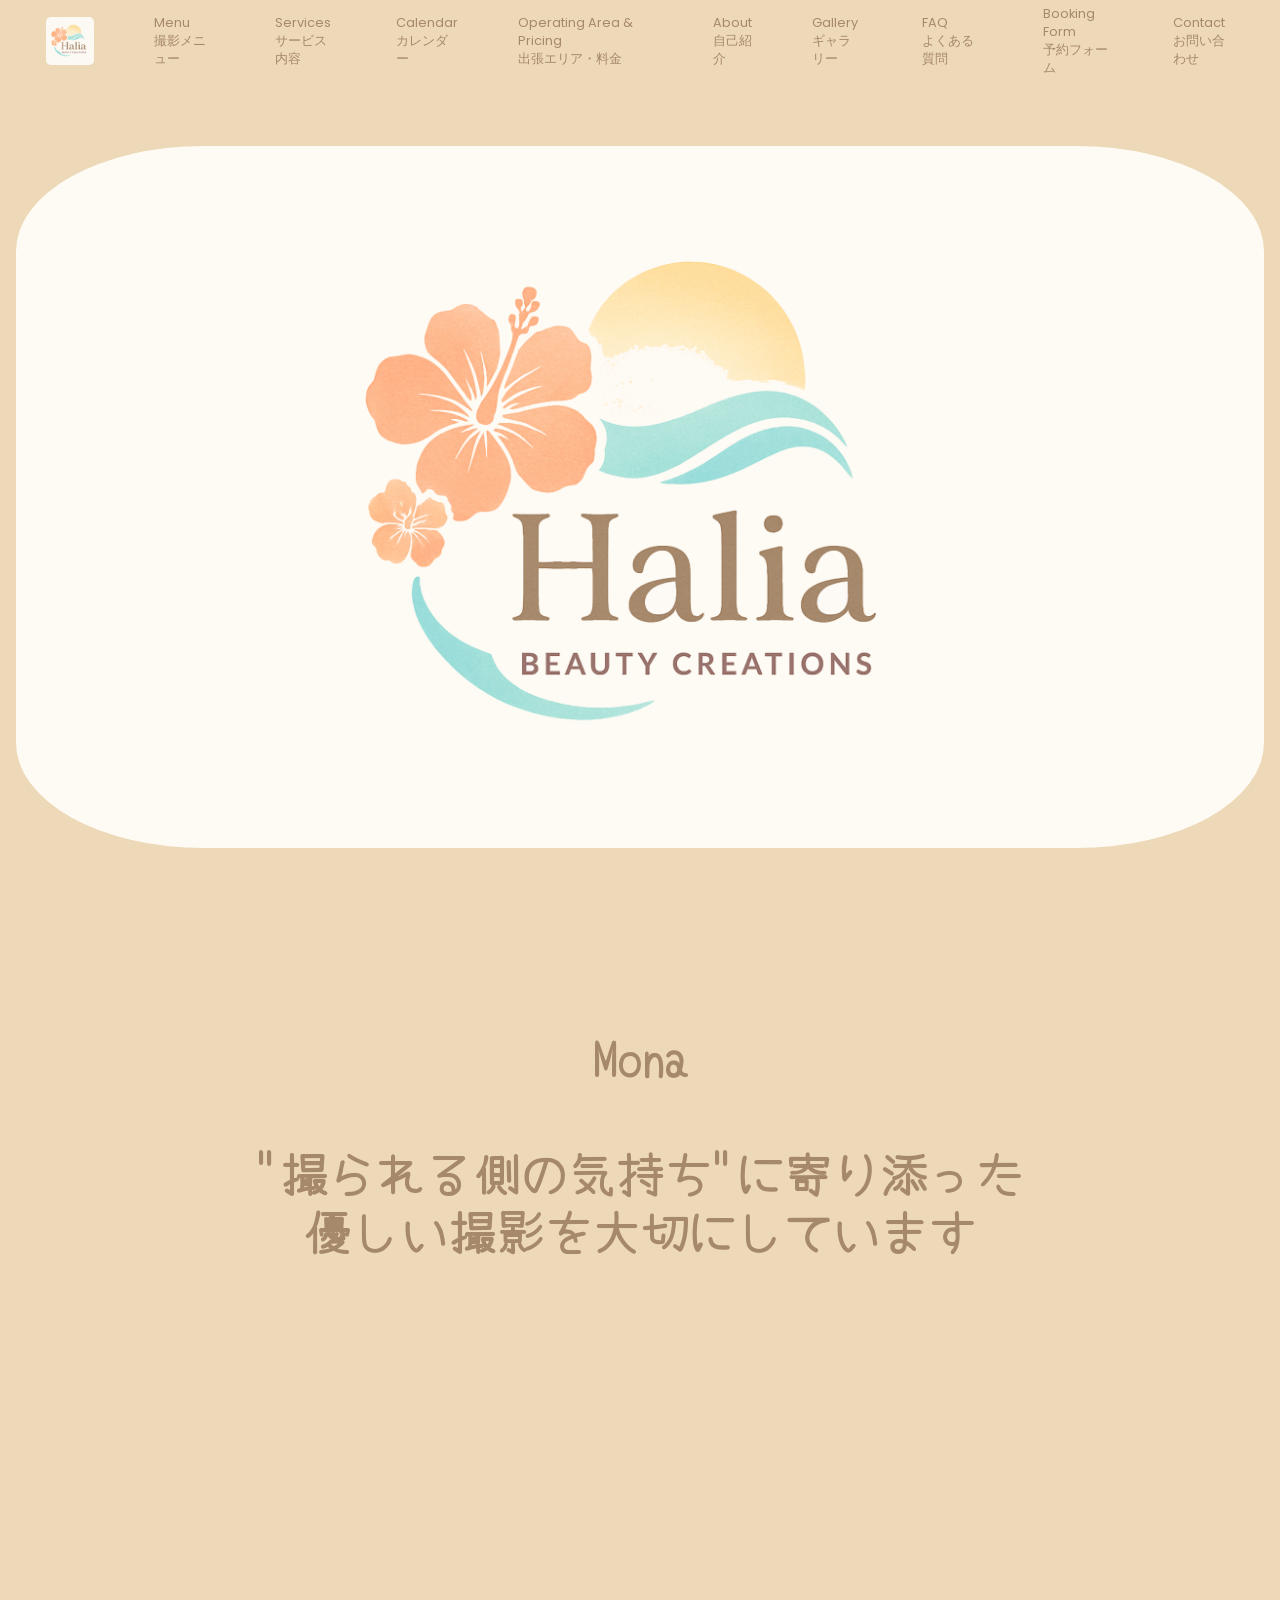
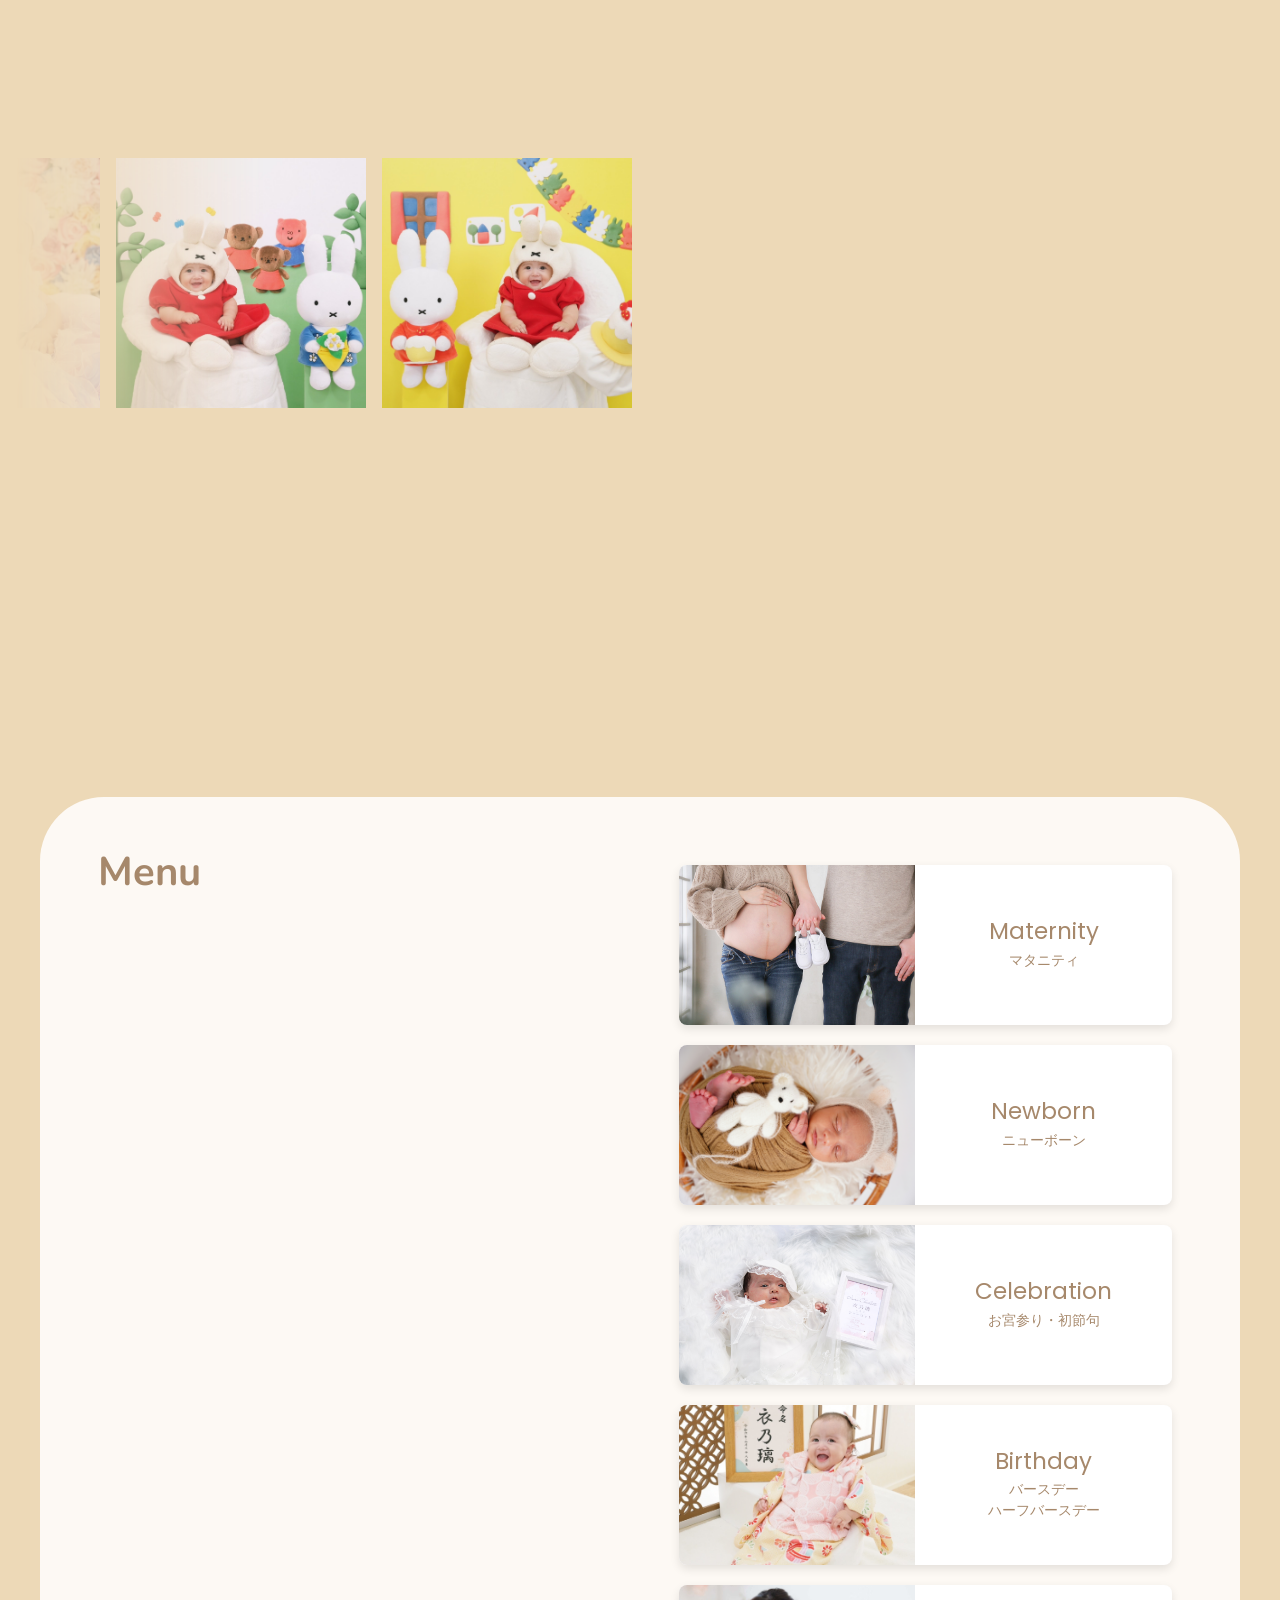
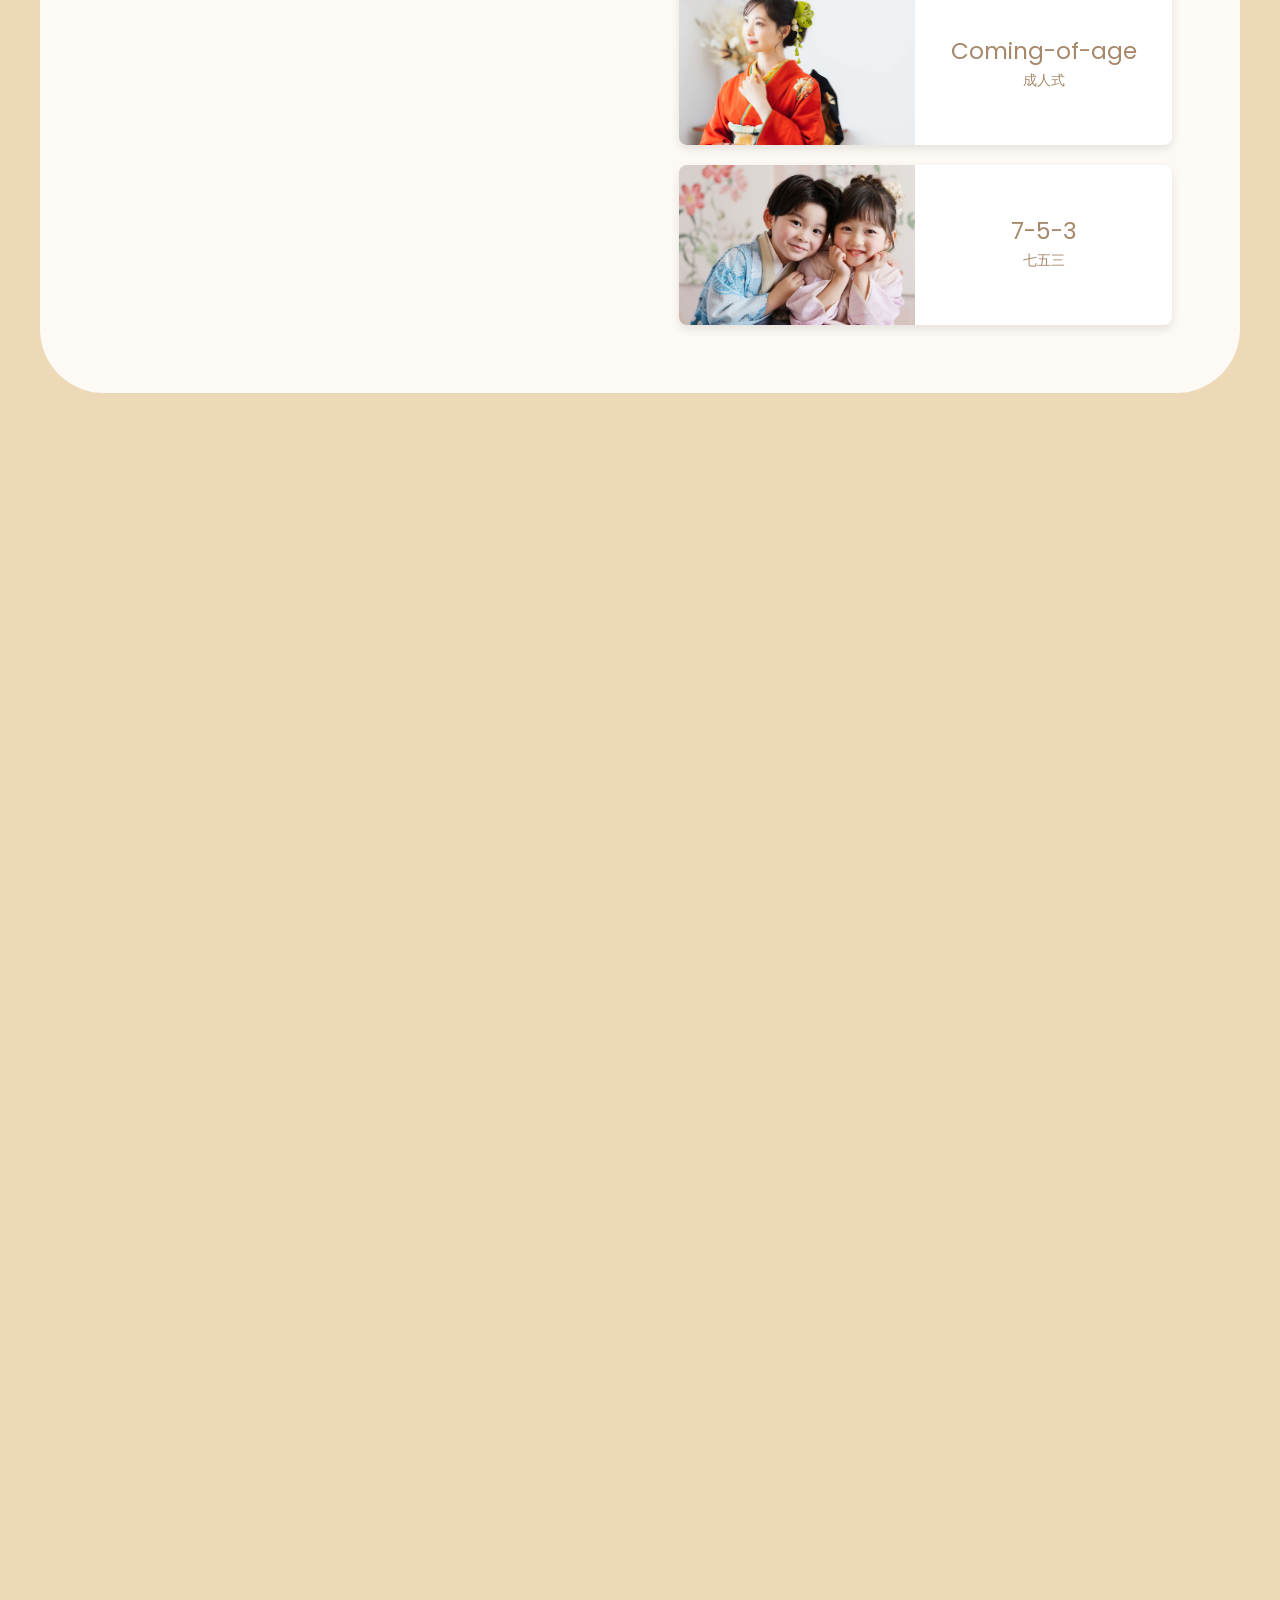
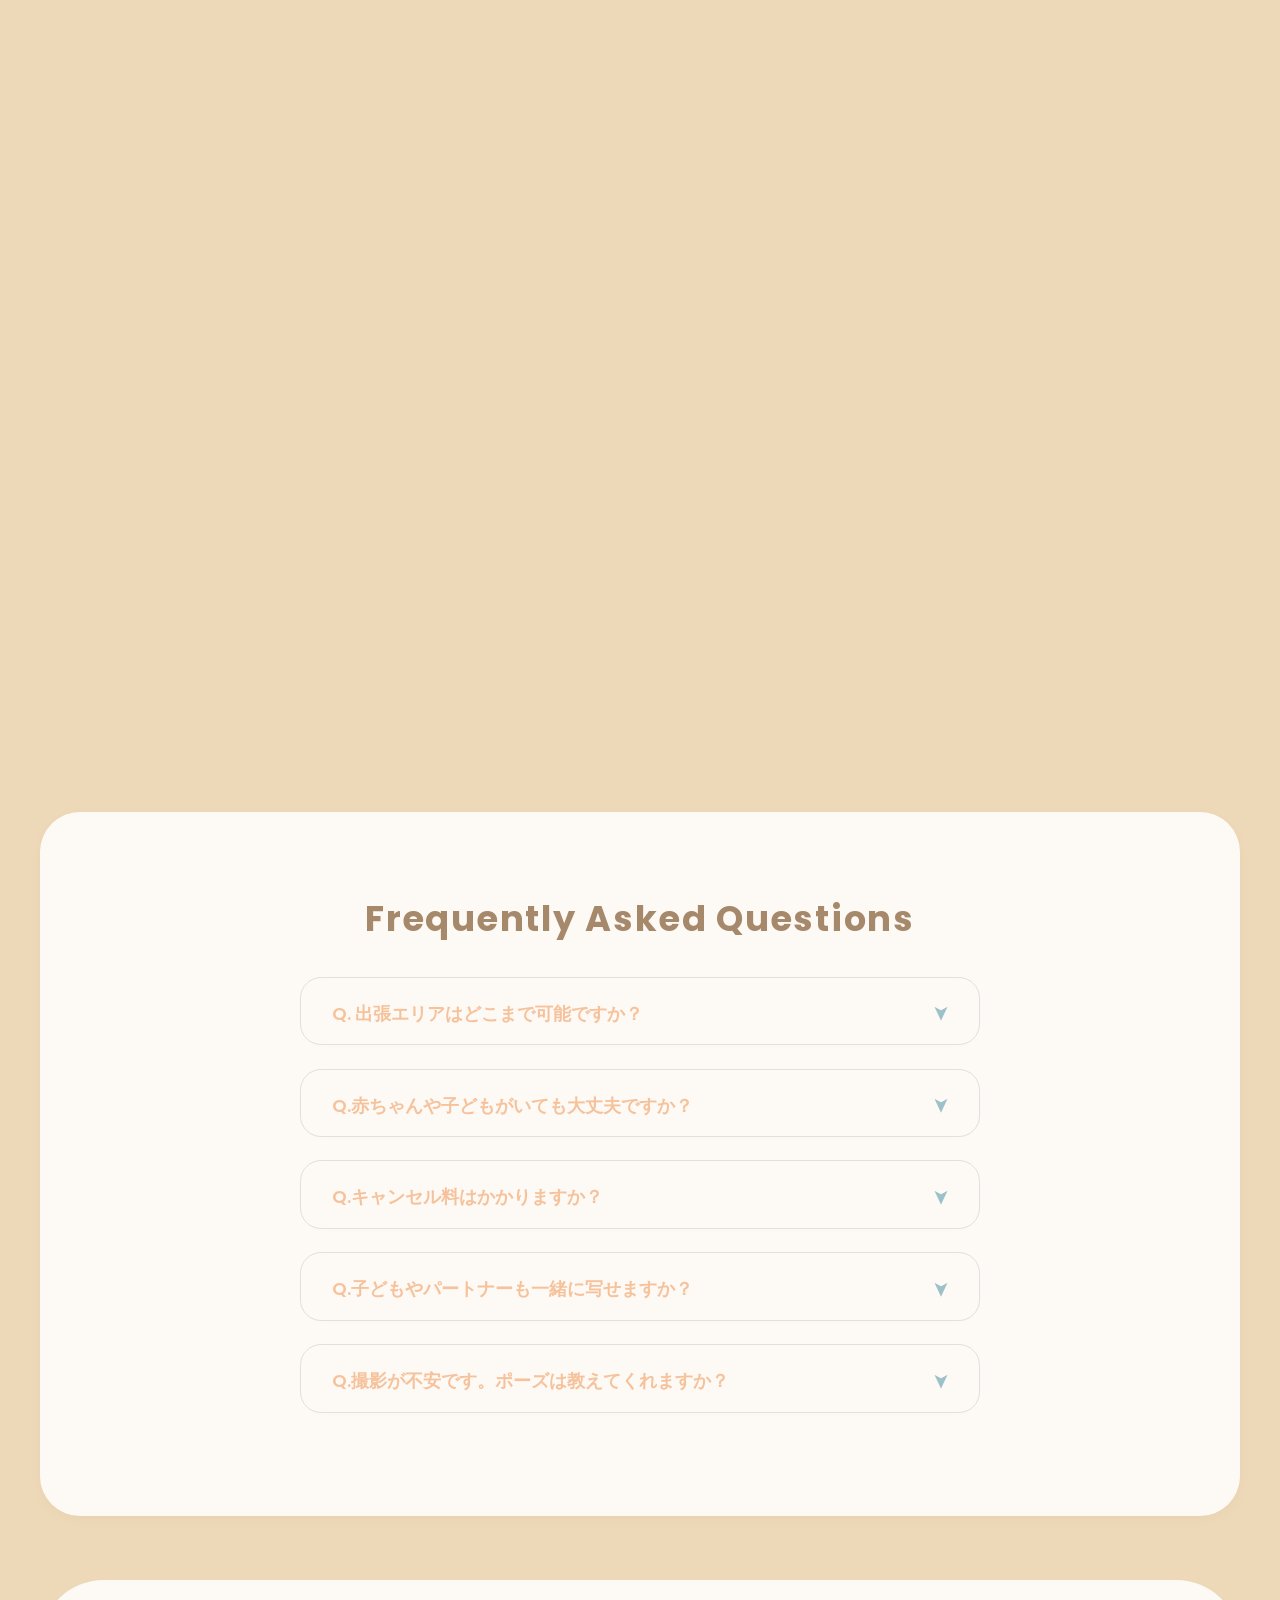
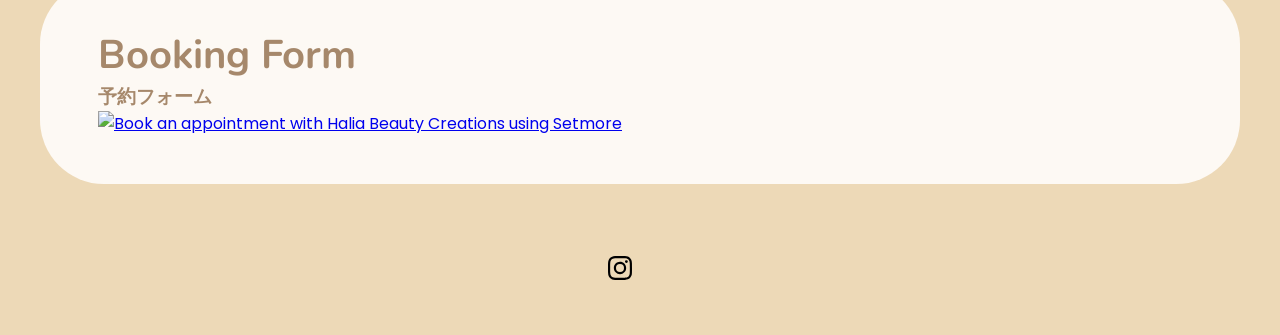
==== commit b030bb43: "Removed some minor things" ====
--- a/index.html
+++ b/index.html
@@ -52,7 +52,7 @@
   </section>
 
 
-    <div class="scroller" data-direction="" data-speed="slow">
+   <div class="scroller" data-direction="" data-speed="slow">
       <div class="scroller-inner">
       <img src="images/1728968020951.jpg" alt="" />
       <img src="images/1728968021324.jpg" alt="" />
@@ -227,11 +227,6 @@
               <p>A. 群馬県内を中心に出張しています。県外をご希望の方はご相談ください。</p>
             </details>
             <details>
-              <summary>Q.ヘアカットしてもらいたいのですが何を 準備すれば良いですか？</summary>
-              <p>A.コンセントと、1畳ほどのスペースをご用意ください。シャンプーは基本的に行わないた 
-              め、事前に髪を洗っておいてください。</p>
-            </details>
-            <details>
               <summary>Q.赤ちゃんや子どもがいても大丈夫ですか？</summary>
               <p>A.はい、大丈夫です。泣いたり動いたりしても、時間をかけて安全に施術いたします。</p>
             </details>
--- a/style.css
+++ b/style.css
@@ -1,4 +1,14 @@
 @import url('https://fonts.googleapis.com/css2?family=Cormorant+Garamond:ital,wght@0,300..700;1,300..700&family=Inter:ital,opsz,wght@0,14..32,100..900;1,14..32,100..900&family=Nunito:ital,wght@0,200..1000;1,200..1000&family=Poppins:ital,wght@0,100;0,200;0,300;0,400;0,500;0,600;0,700;0,800;0,900;1,100;1,200;1,300;1,400;1,500;1,600;1,700;1,800;1,900&family=Yomogi&display=swap');
+
+*, * ::before, *::after{
+  box-sizing: border-box;
+}
+
+html, body {
+  width: 100%;
+  max-width: 100%;
+  overflow-x: hidden;
+}
 
 :root {
     /*--base-color: #fdf9f4; previous base colour*/
@@ -88,10 +98,16 @@
 .sidebar a{
   width: 100%;
 }
-.menu-button, .sidebar li{
+.menu-button {
   display: none;
   font-size: 1.1rem;
 }
+
+.sidebar li {
+  display: block;
+  font-size: 1.1rem;
+}
+
 @media(max-width: 800px){
   .hideOnMobile{
     display: none;
@@ -101,45 +117,31 @@
   }
 }
 
-/*Breakpoint for mobile*/
-@media(max-width: 600px){
-  section {
-    width: 100%;
-    margin: 4rem 1rem; 
-    border-radius: 2rem; 
-    padding: 0;
-  }
-  section .flex-container {
-    flex-direction: column;
-    align-items: center;
-    padding: 2rem 1rem; 
-    margin: 0; 
-  }
-    
-  .text-container {
-    min-width: 300px;
+html { scroll-behavior: smooth; }
+section { scroll-margin-top: 80px; }
+
+.text-container {
+    min-width: 0;
     width: 100%;
     max-width: 100%;
     padding: 0 10px;
   }
     
-  .image-container {
+.image-container {
     padding-left: 0; 
     margin-top: 1.5rem;
   }
     
-  .sidebar {
+.sidebar {
     width: 100%;
   }
-
-  .menu-button, .sidebar li {
+.menu-button, .sidebar li {
     font-size: 1.1rem;
   } 
 
   .contact h2 {
     font-size: 2.5rem;
   }
-}
 
 /*Breakpoint for Tablet/large mobile*/
 @media (max-width: 800px) {
@@ -150,10 +152,6 @@
 
   .menu-button {
     display: list-item;
-  }
-
-  section .flex-container {
-    flex-direction: column;
   }
 
   #about .flex-container {
@@ -204,9 +202,27 @@
 
 section {
   background-color: var(--tertiary-color);
-  margin: 10rem;
+  margin: 4rem auto;
   border-radius: 4rem;
-}
+  width: 100%;
+  max-width: 1200px;
+}
+
+@media (max-width: 768px) {
+  section {
+    width: calc(100% - 2rem);
+    margin: 2.5rem auto;     
+    border-radius: 1.5rem;
+  }
+}
+
+@media (max-width: 768px) {
+  .text-container {
+    min-width: 0;
+    padding: 0;
+  }
+}
+
 section.slogan {
   background-color: var(--base-color);
 }
@@ -215,13 +231,20 @@
   background-color: var(--base-color);
 }
 
-section .flex-container{
-    padding: 3rem;
-    margin: 6rem ;
-    display: flex;
-    justify-content: center;
-    align-items: flex-start;
-    min-height: 50vh;
+section .flex-container {
+  padding: 3rem;
+  display: flex;
+  gap: 3rem;
+  justify-content: center;
+  align-items: flex-start;
+}
+
+@media (max-width: 768px) {
+  section .flex-container {
+    flex-direction: column;
+    padding: 2rem 1.25rem;
+    gap: 2rem;
+  }
 }
 
 section .slogan-container{
@@ -312,13 +335,22 @@
   margin: 0 auto;
   text-align: center;
   line-height: 1.2;
-  word-break: keep-all;
+  word-break: normal;
+  overflow-wrap: anywhere;
+  line-break: loose;
   opacity: 0;
   transform: translateY(40px);
   transition: opacity 1.2s cubic-bezier(0.4, 0, 0.2, 1), transform 1.2s cubic-bezier(0.4, 0, 0.2, 1);
   will-change: opacity, transform;
 }
 
+@media (max-width: 600px) {
+  section .slogan-container {
+    padding: 2rem 1rem;
+    min-height: auto;
+  }
+}
+
 .slogan-animate.visible {
   opacity: 1;
   transform: translateY(0);
@@ -328,7 +360,8 @@
 
 .scroller {
   display: grid;
-  max-width: 100vw;
+  max-width: 100%;
+  width: 100%;
   min-block-size: 100vh;
   place-content: center;
 }
@@ -401,14 +434,24 @@
 }
 
 .insta-button {
+  display: block;
+  width: fit-content;
   background-color: var(--primary-color);
   color: var(--text-color);
   text-decoration: none;
+  text-align: center;
   padding: 1rem;
-  margin-bottom: 3em;
+  margin: 1rem auto 3rem auto;
   border-radius: 0.5rem;
   box-shadow: 5px 5px 10px rgba(0, 0, 0, 0.3);
   transform: translateY(0);
+}
+
+@media (max-width: 768px) {
+  .insta-button {
+    width: 90%;
+    max-width: 320px;
+  }
 }
 
 .insta-button:hover {
@@ -434,6 +477,13 @@
   width: 100%;
   border-radius: .5em;
   transition: 100ms ease;
+}
+
+@media (max-width: 768px) {
+  #instaCode,
+  #instaModal {
+    display: none !important;
+  }
 }
 
 /* Style the Image Used to Trigger the Modal */
@@ -450,43 +500,25 @@
 
 #instaCode:hover {opacity: 0.7;}
 
-/* The Modal (background) */
 .modal {
   display: none;
   position: fixed;
-  z-index: 1;
-  padding-top: 100px;
-  left: 0;
-  top: 0;
-  width: 100%;
-  height: 100%;
-  overflow: auto;
-  background-color: rgb(0,0,0);
-  background-color: rgba(0,0,0,0.9);
-}
-
-/* Modal Content (Image) */
+  inset: 0;
+  z-index: 99999;
+  background: rgba(0,0,0,0.9);
+  display: none;
+  align-items: center;
+  justify-content: center;
+  padding: 1rem;
+}
+
 .modal-content {
-  margin: auto;
-  display: block;
-  width: 80%;
-  max-width: 700px;
-}
-
-/* Caption of Modal Image (Image Text) - Same Width as the Image */
-#caption {
-  margin: auto;
-  display: block;
-  width: 80%;
-  max-width: 700px;
-  text-align: center;
-  color: #ccc;
-  padding: 10px 0;
-  height: 150px;
-}
-
-/* Add Animation - Zoom in the Modal */
-.modal-content, #caption {
+  width: min(700px, 92vw);
+  max-height: 85vh;
+  height: auto;
+}
+
+.modal-content {
   animation-name: zoom;
   animation-duration: 0.6s;
 }
@@ -496,7 +528,6 @@
   to {transform:scale(1)}
 }
 
-/* The Close Button */
 .close {
   position: absolute;
   top: 15px;
@@ -563,9 +594,17 @@
   gap: 20px;
   padding: 20px;
   width: 100%;
-  max-width: 1000px;
-  margin: 0 auto;
-  grid-template-columns: repeat(auto-fit, minmax(350px, 1fr));
+  max-width: 100%;
+  min-width: 0;
+  margin-inline: auto;
+  grid-template-columns: repeat(auto-fit, minmax(min(240px, 100%), 1fr));
+}
+
+@media (max-width: 600px) {
+  .photo-menu-grid {
+    padding: 12px;
+    gap: 12px;
+  }
 }
 
 .grid-item {
@@ -602,7 +641,9 @@
 }
 
 .item-text-content h3 {
-  font-size: 1.8rem;
+  font-size: clamp(1.1rem, 1.8vw, 1.6rem);
+  line-height: 1.1;
+  overflow-wrap: anywhere;
   margin: 0 0 5px 0;
   font-weight: 400;
 }
@@ -612,24 +653,77 @@
   margin: 0;
 }
 
+@media (max-width: 600px) {
+  .grid-item {
+    flex-direction: column;
+    height: auto;
+  }
+
+  .item-image {
+    height: 180px;
+  }
+
+  .item-text-content h3 {
+    font-size: 1.4rem;
+  }
+}
+
 .grid-container {
-  margin-top: 3em;
-  margin-bottom: 3em;
+  margin: 2rem 0;
+  padding: 0;
+  width: 100%;
+  max-width: 100%;
   display: grid;
-  width: 100%;
+  gap: 1rem;
+
   grid-template-columns: repeat(4, 1fr);
   grid-template-rows: 1fr 1fr;
-  grid-template-areas: 
-  "img-1 img-1 img-2 img-3"
-  "img-1 img-1 img-4 img-5";
-  gap: 1em;
+  grid-template-areas:
+    "img-1 img-1 img-2 img-3"
+    "img-1 img-1 img-4 img-5";
 }
 
 .grid-container img {
+  width: 100%;
   height: 100%;
-  width: 100%;
+  object-fit: cover;
   border-radius: .5em;
-  transition: 100ms ease;
+  display: block;
+}
+
+@media (max-width: 768px) {
+  .grid-container {
+    grid-template-columns: 1fr 1fr;
+    grid-template-areas:
+      "img-1 img-1"
+      "img-2 img-3"
+      "img-4 img-5";
+  }
+}
+
+@media (max-width: 480px) {
+  .grid-container {
+    grid-template-columns: 1fr;
+    grid-template-areas:
+      "img-1"
+      "img-2"
+      "img-3"
+      "img-4"
+      "img-5";
+  }
+}
+.calendar-wrapper {
+  position: relative;
+  width: 100%;
+  padding-top: 75%;
+}
+
+.calendar-wrapper iframe {
+  position: absolute;
+  inset: 0;
+  width: 100%;
+  height: 100%;
+  border: 0;
 }
 
 section#faq {
@@ -742,7 +836,7 @@
 }
 
 .socials-container a {
-  width: 2.5%;
+  width: 40px;
   height: auto;
   padding: 0.5rem;
   transform: rotate(0deg);
@@ -750,4 +844,4 @@
 
 .socials-container a:hover {
   transform: rotate(25deg);
-}+}
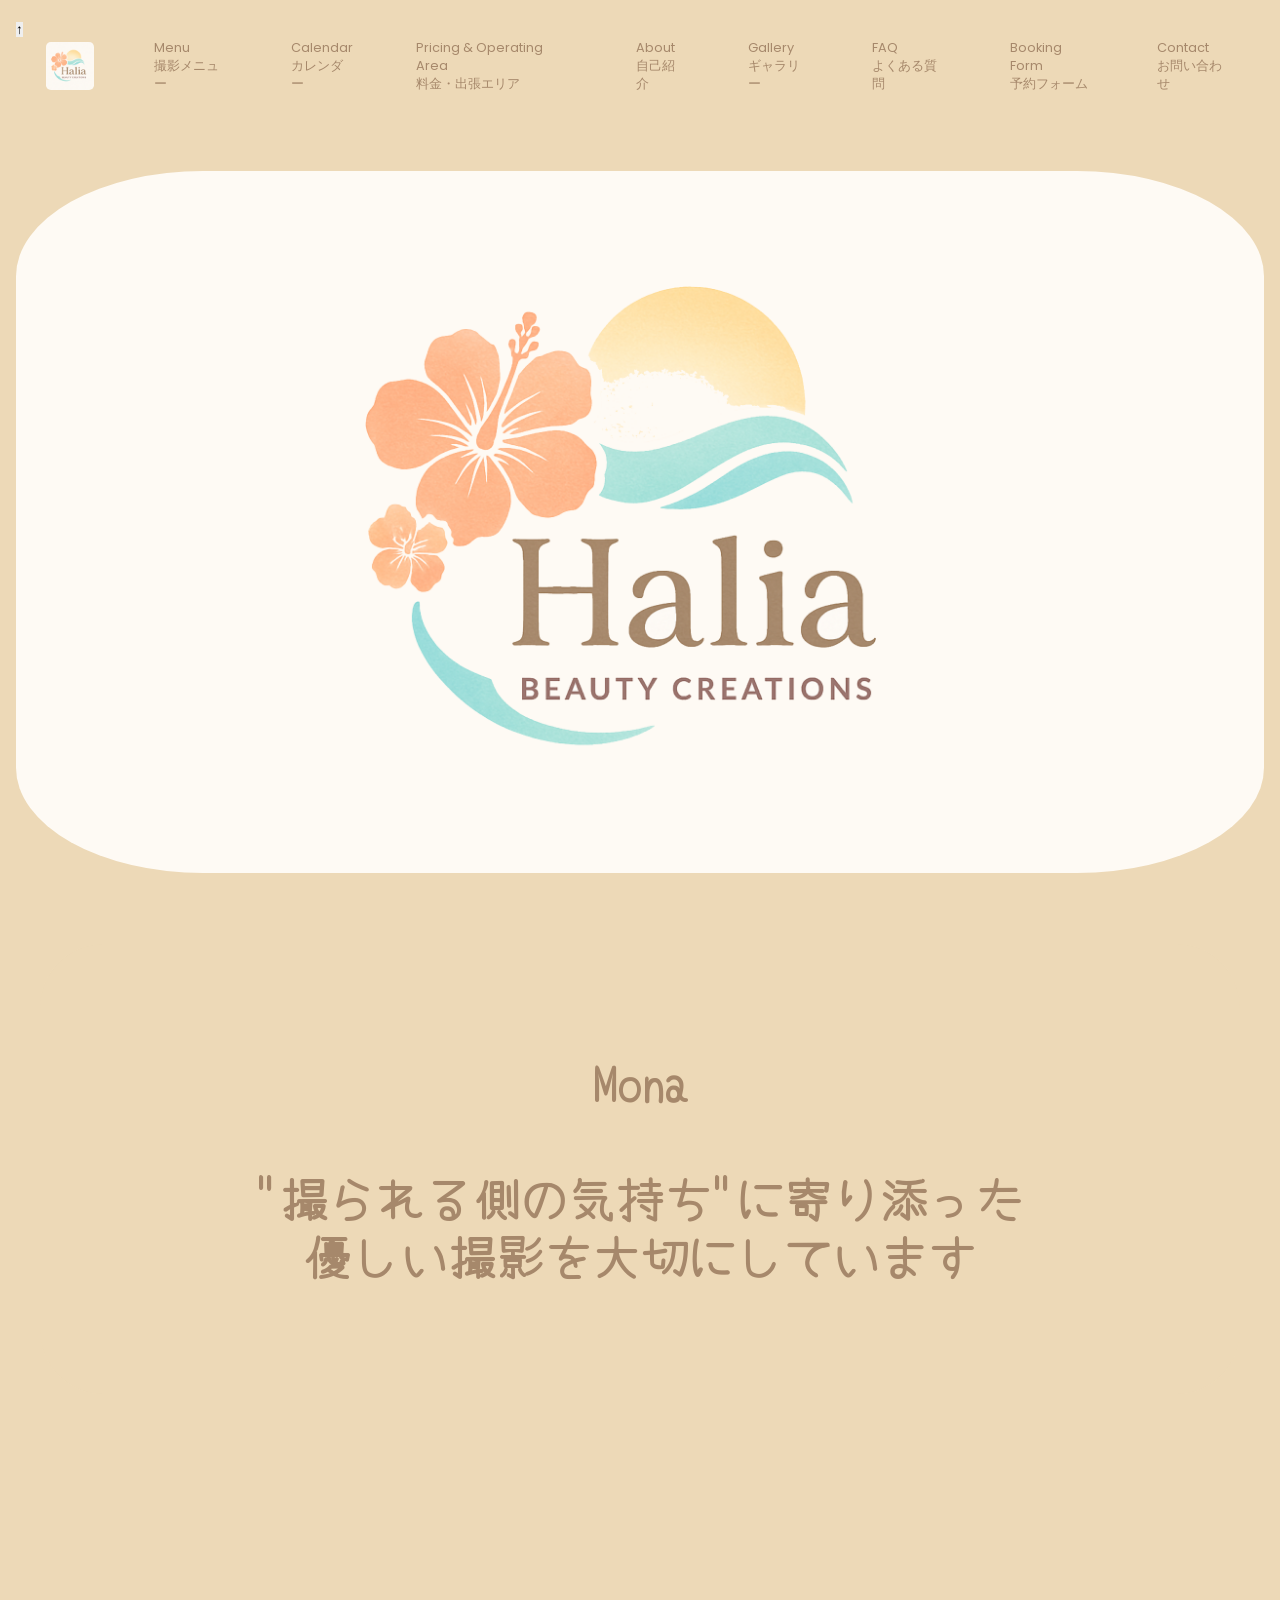
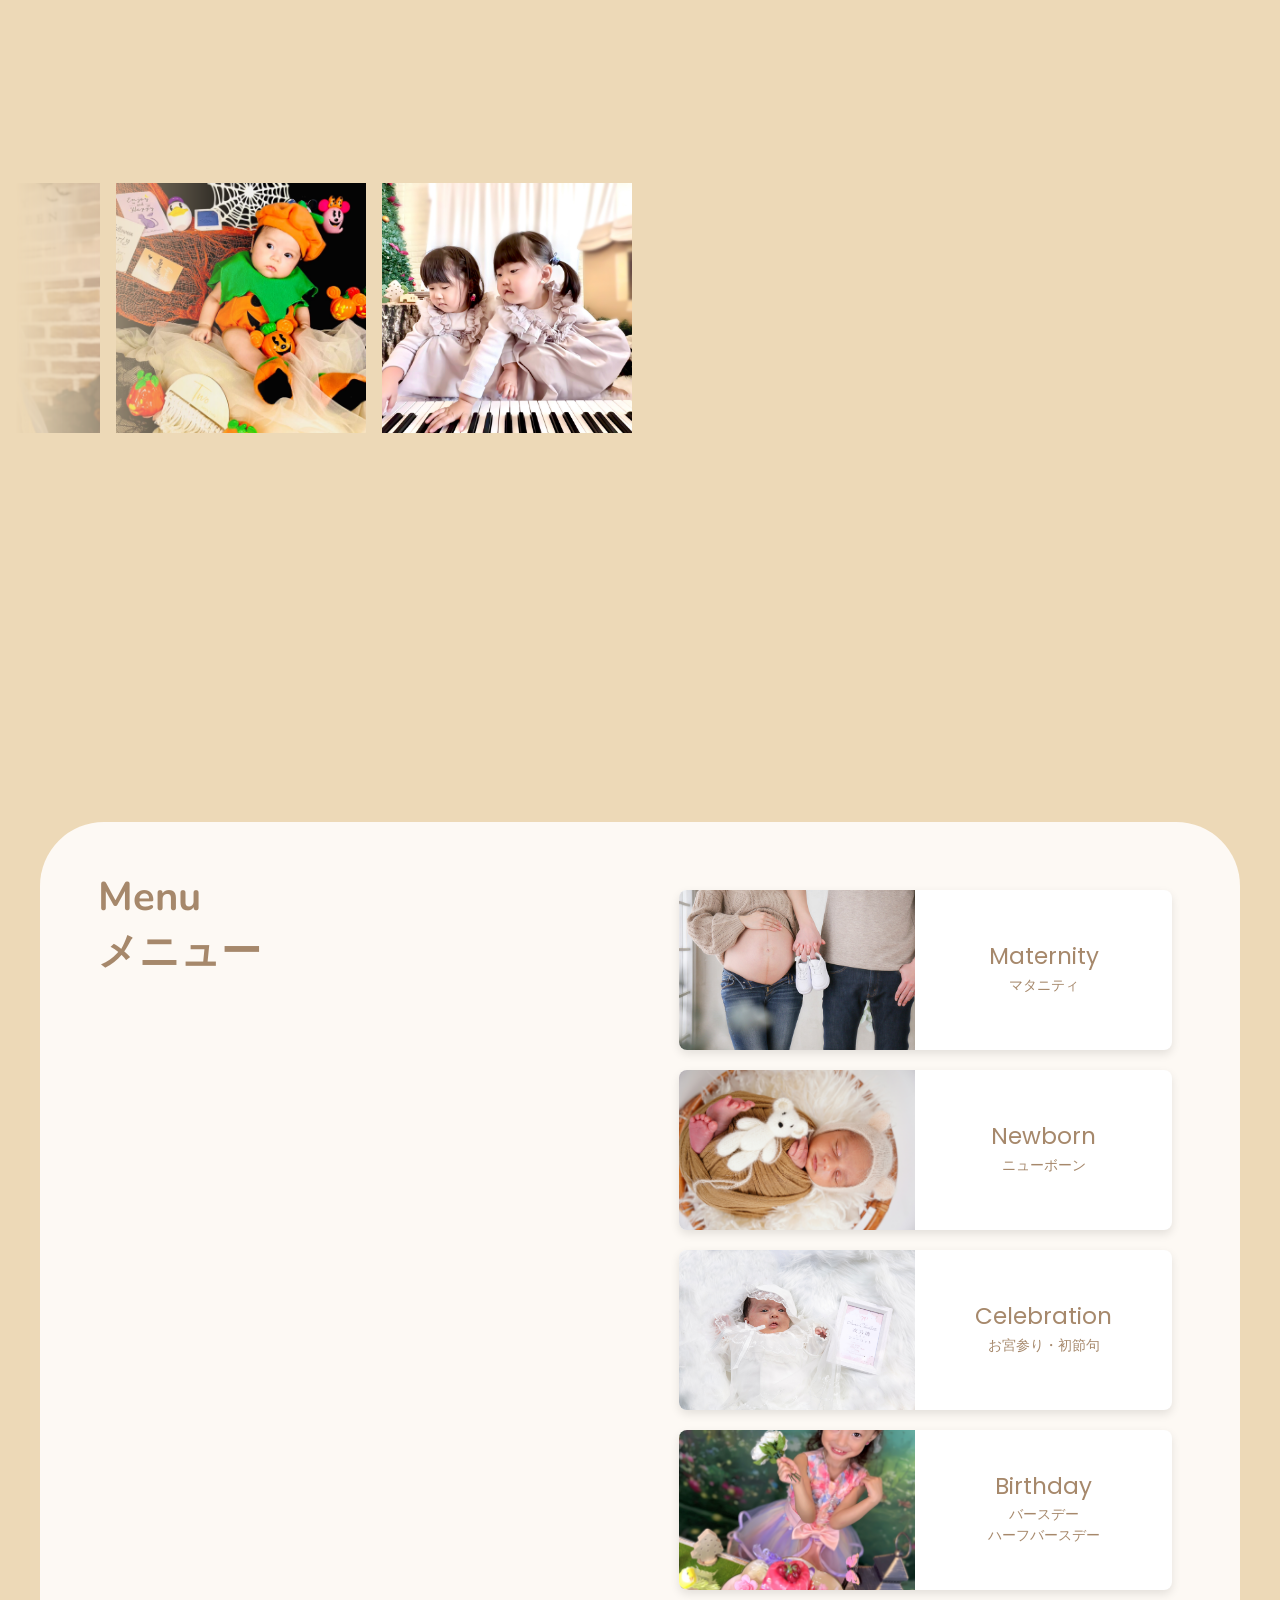
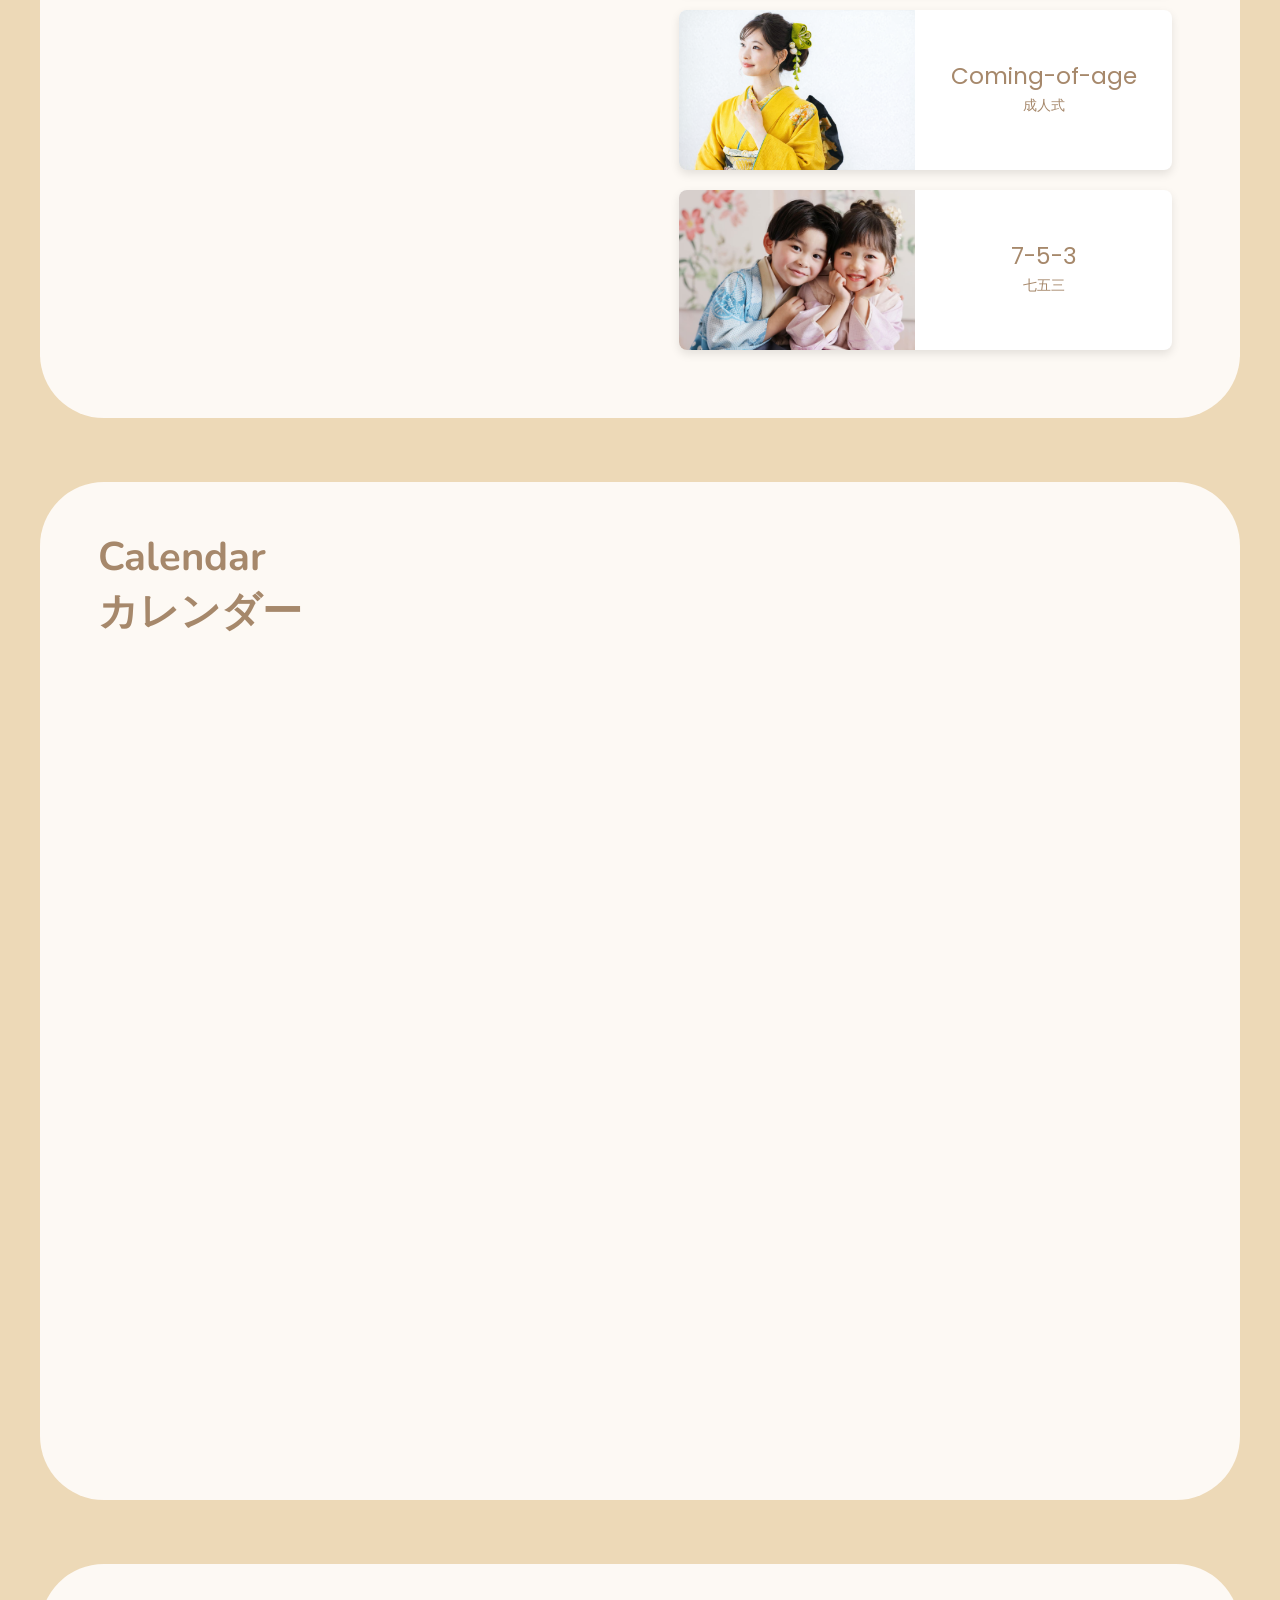
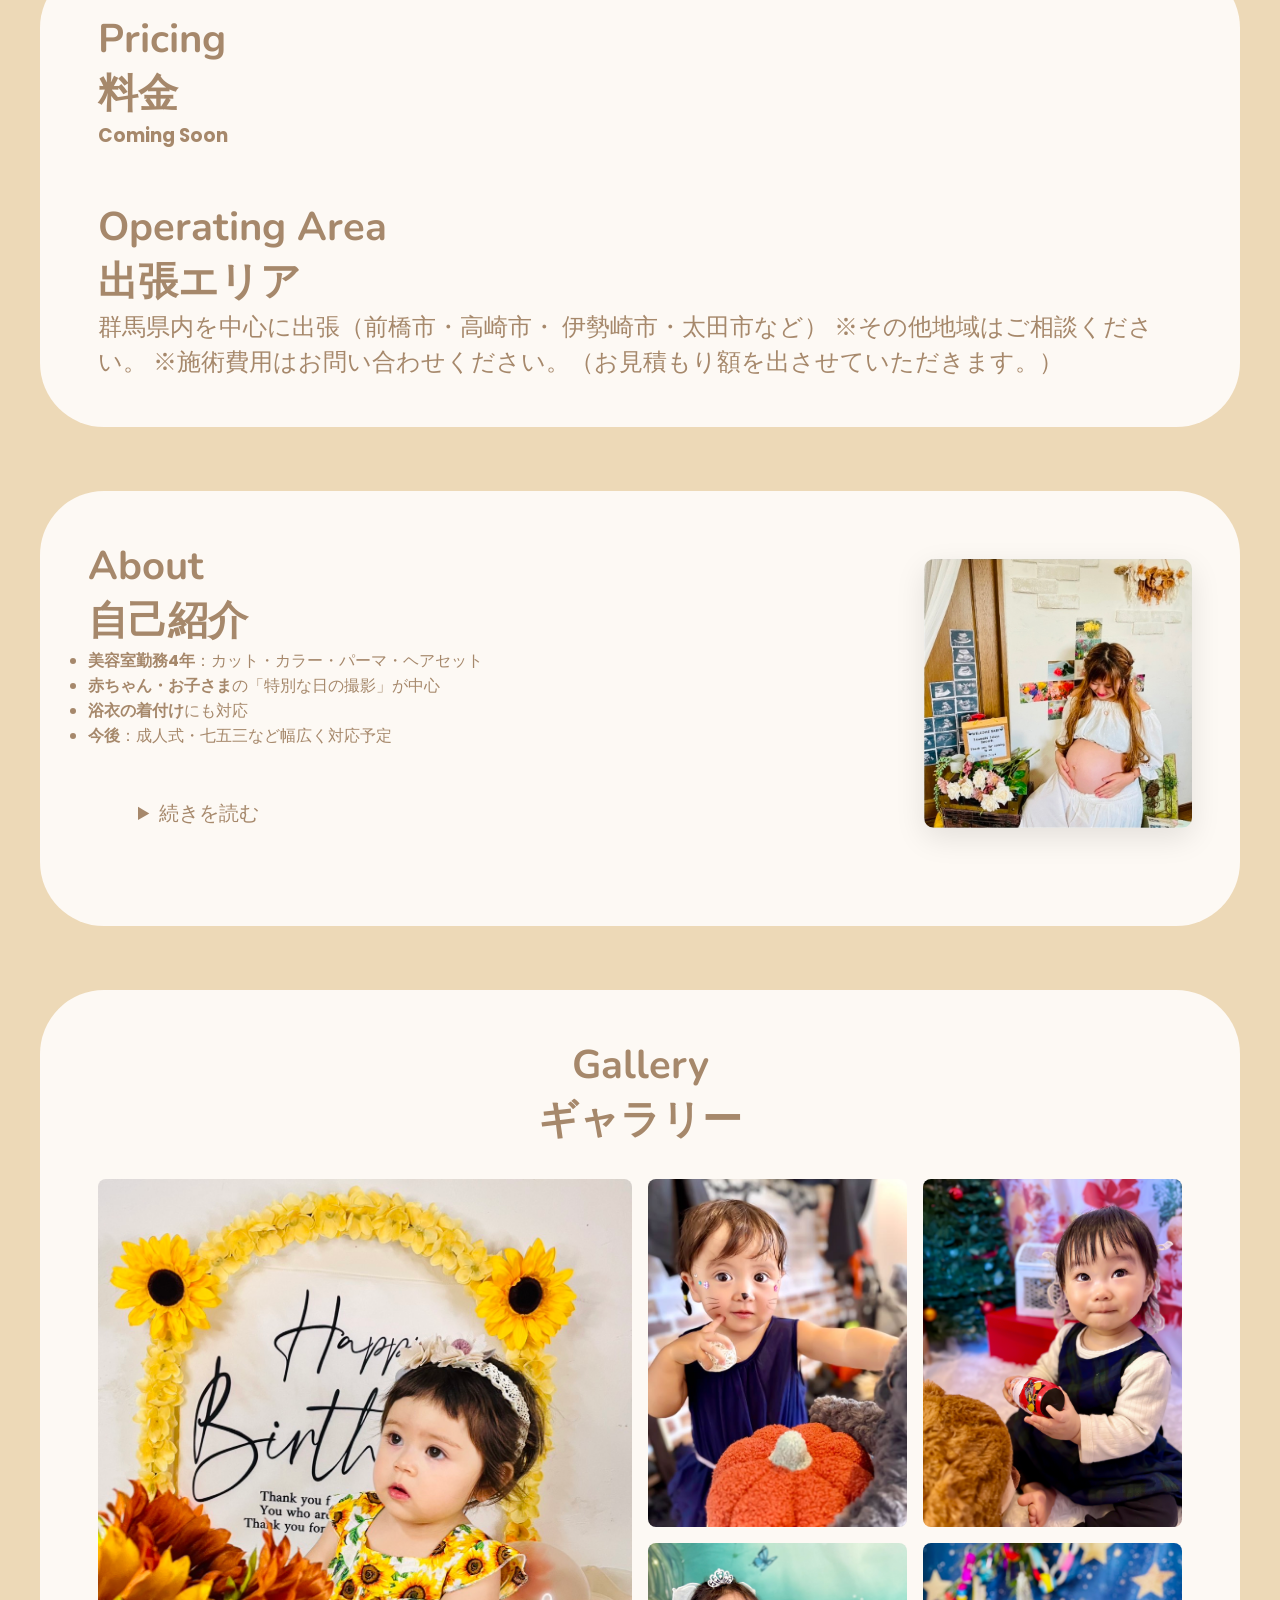
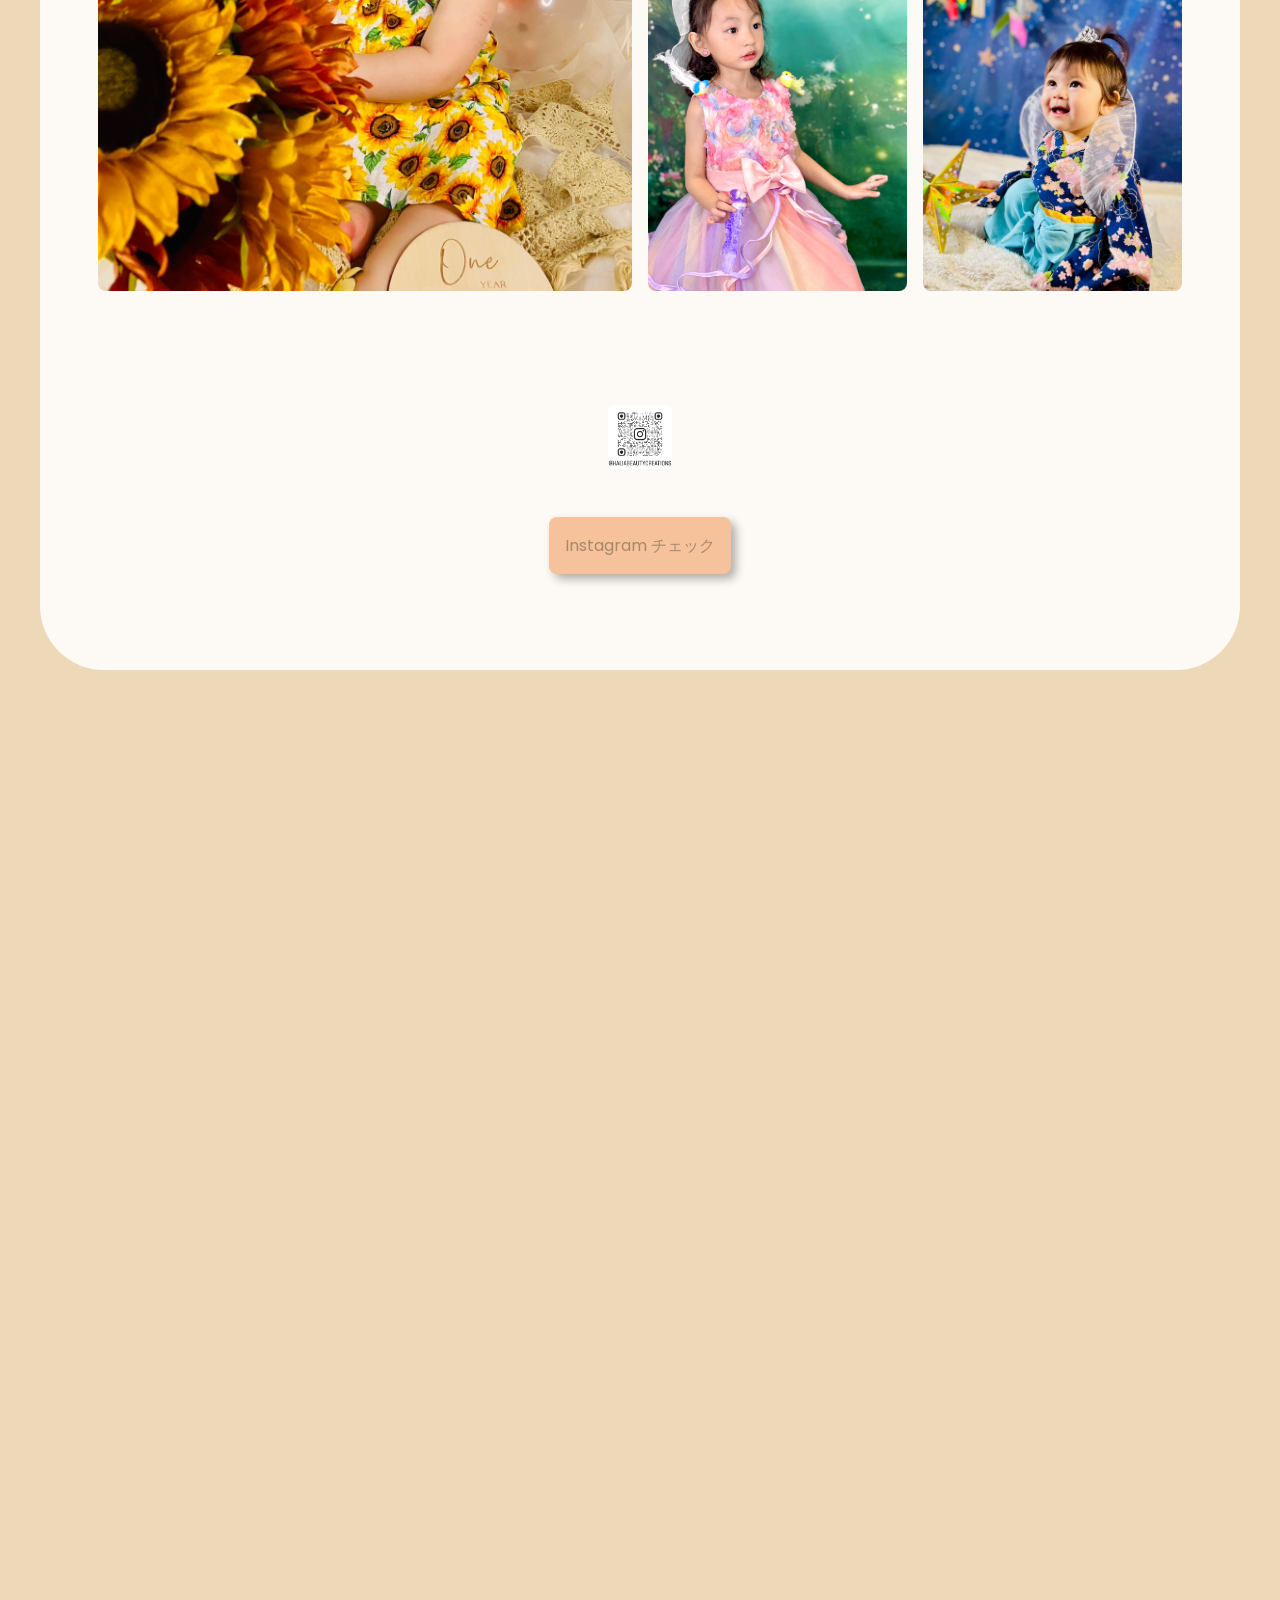
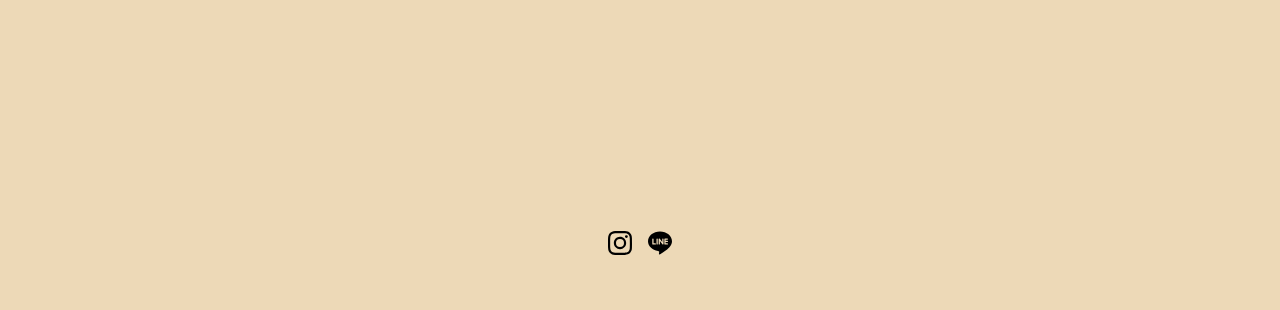
==== commit c387707b: "Added back to top button and changed images. Added Japanese titles. Minor touchups" ====
--- a/index.html
+++ b/index.html
@@ -5,21 +5,23 @@
     <meta name="viewport" content="width=device-width, initial-scale=1.0">
     <title>Halia Beauty Creations</title>
     <link rel="stylesheet" href="style.css">
+    <script src="main.js" defer></script>
     <link rel="preconnect" href="https://fonts.googleapis.com">
     <link rel="preconnect" href="https://fonts.gstatic.com" crossorigin>
     <link href="https://fonts.googleapis.com/css2?family=Inter:ital,opsz,wght@0,14..32,100..900;1,14..32,100..900&display=swap" rel="stylesheet">
     <link href='https://fonts.googleapis.com/css?family=Poppins' rel='stylesheet'>
 </head>
 
+<button id="backToTop" aria-label="Back to top">↑</button>
 
 <body>
   <nav>
     <ul class="sidebar">
       <li onclick=hideSidebar(event)><a href="#"><svg xmlns="http://www.w3.org/2000/svg" height="26" viewBox="0 96 960 960" width="26"><path d="m249 849-42-42 231-231-231-231 42-42 231 231 231-231 42 42-231 231 231 231-42 42-231-231-231 231Z"/></svg></a></li>
       <li lang="en"><a href="#menu">Menu<br>撮影メニュー</a></li>
-      <li lang="en"><a href="#services">Services<br>サービス内容</a></li>
+      <!--<li lang="en"><a href="#services">Services<br>サービス内容</a></li>-->
       <li lang="en"><a href="#calendar">Calendar<br>カレンダー</a></li>
-      <li lang="en"><a href="#operating-area-&-pricing">Operating Area & Pricing<br>出張エリア・料金</a></li>
+      <li lang="en"><a href="#pricing-operating-area">Pricing & Operating Area<br>料金・出張エリア</a></li>
       <li lang="en"><a href="#about">About<br>自己紹介</a></li>
       <li lang="en"><a href="#gallery">Gallery<br>ギャラリー</a></li>
       <li lang="en"><a href="#faq">FAQ<br>よくある質問</a></li>
@@ -29,9 +31,9 @@
     <ul>
       <li><a href="#"><img src="images/logo.png" alt=""></a></li>
       <li lang="en" class="hideOnMobile"><a href="#menu">Menu<br>撮影メニュー</a></li>
-      <li lang="en" class="hideOnMobile"><a href="#services">Services<br>サービス内容</a></li>
+      <!--<li lang="en" class="hideOnMobile"><a href="#services">Services<br>サービス内容</a></li>-->
       <li lang="en" class="hideOnMobile"><a href="#calendar">Calendar<br>カレンダー</a></li>
-      <li lang="en" class="hideOnMobile"><a href="#operating-area-&-pricing">Operating Area & Pricing<br>出張エリア・料金</a></li>
+      <li lang="en" class="hideOnMobile"><a href="#pricing-operating-area">Pricing & Operating Area<br>料金・出張エリア</a></li>
       <li lang="en" class="hideOnMobile"><a href="#about">About<br>自己紹介 </a></li>
       <li lang="en" class="hideOnMobile"><a href="#gallery">Gallery<br>ギャラリー</a></li>
       <li lang="en" class="hideOnMobile"><a href="#faq">FAQ<br>よくある質問</a></li>
@@ -41,7 +43,6 @@
     </ul>
   </nav>
        <img src="images/Halia logo photopea edit raster PNG version.png" class="logo" data-speed="-0.25" alt="">
-     <!-- <img src="images/logo.png" class="logo" data-speed="-0.25" alt="">-->
 
   <section class="slogan">
     <div class="slogan-container">
@@ -54,19 +55,19 @@
 
    <div class="scroller" data-direction="" data-speed="slow">
       <div class="scroller-inner">
-      <img src="images/1728968020951.jpg" alt="" />
-      <img src="images/1728968021324.jpg" alt="" />
-      <img src="images/1728968021626.jpg" alt="" />
-      <img src="images/1728968021947.jpg" alt="" />
-      <img src="images/1728968023103.jpg" alt="" />
-      <img src="images/1728968023401.jpg" alt="" />
+      <img src="images/IMG_4898.JPG" alt="" />
+      <img src="images/IMG_3166.jpg" alt="" />
+      <img src="images/IMG_4173.jpg" alt="" />
+      <img src="images/IMG_0610.jpg" alt="" />
+      <img src="images/IMG_4909.JPG" alt="" />
+      <img src="images/IMG_2707.JPG" alt="" />
      </div>
     </div>
 
 <section id="menu" class="hidden">
       <div class="flex-container">
         <div class="text-container">
-          <h2 lang="en">Menu</h2>
+          <h2 lang="en">Menu<br>メニュー</h2>
           </div>
           <div class="photo-menu-grid">
       
@@ -102,7 +103,7 @@
       
       <div class="grid-item">
         <div class="item-image-container">
-          <img src="images/1728968020951.jpg" alt="Birthday Photo" class="item-image">
+          <img src="images/IMG_1835.jpg" alt="Birthday Photo" class="item-image">
         </div>
         <div class="item-text-content">
           <h3>Birthday</h3> 
@@ -112,7 +113,7 @@
       
       <div class="grid-item">
         <div class="item-image-container">
-          <img src="images/img01.jpg" alt="Admission Photo" class="item-image">
+          <img src="images/ChatGPT Image Feb 10, 2026, 06_37_16 AM.png" alt="Admission Photo" class="item-image">
         </div>
         <div class="item-text-content">
           <h3>Coming-of-age</h3> 
@@ -133,27 +134,28 @@
       </div>
     </section>
 
-<section id="services" class="hidden">
-      <div class="flex-container">
-        <div class="text-container">
-          <h2 lang="en">Services</h2>
-            <h2>赤ちやん・お子さま向けプラン （メイン）</h2>
-            <ul>
-            <li>撮影用へアセット&メイク （ナチュラル~華やかまで対応）</li>
+<!--<section id="services" class="hidden">
+      <div class="flex-container">
+        <div class="text-container">
+          <h2 lang="en">Services<br>サービス内容</h2>
+            <p><strong>赤ちやん・お子さま向けプラン （メイン）</strong></p>
+            <details>
+            <summary>撮影用へアセット&メイク （ナチュラル~華やかまで対応）</summary>
+            </details>
             <li>お宮参り・ハーフバースデー・お誕生日・七五三などの記念撮影</li>
-            <h2>オプション</h2>
+            <h3>オプション</h3>
             <li>マタニティーフォト・家族写真</li>
             <li>夏祭りや撮影用の浴衣着付け</li>
             <li>振袖・訪問着などは現在習得中（準備が整い次第ご案内予定）</li>
           </ul>
         </div>
       </div>
-    </section>
+    </section>-->
 
 <section id="calendar" class="hidden">
       <div class="flex-container">
         <div class="text-container">
-          <h2 lang="en">Calendar</h2>
+          <h2 lang="en">Calendar<br>カレンダー</h2>
           <div class="calendar-wrapper">  
           <iframe 
             src="https://calendar.google.com/calendar/embed?height=600&wkst=1&ctz=Asia%2FTokyo&showPrint=0&title=Events&src=YWxleGFuZGVyZmlubGV5MThAZ21haWwuY29t&color=%238e24aa" 
@@ -165,10 +167,12 @@
       </div>
     </section>
 
-  <section id="operating-area-&-pricing" class="hidden">
-      <div class="flex-container">
-        <div class="text-container">
-          <h2 lang="en">Operating Area & Pricing</h2>
+  <section id="pricing-operating-area" class="hidden">
+      <div class="flex-container">
+        <div class="text-container">
+          <h2 lang="en">Pricing<br>料金</h2>
+          <h3>Coming Soon</h3><br><br>
+          <h2 lang="en">Operating Area<br>出張エリア</h2>
           <p>
             群馬県内を中心に出張（前橋市・高崎市・ 伊勢崎市・太田市など） ※その他地域はご相談ください。 
             ※施術費用はお問い合わせください。（お見積もり額を出させていただきます。）
@@ -176,32 +180,48 @@
         </div>
       </div>
     </section>
-  
-   <section id="about" class="hidden">
-      <div class="flex-container-about">
-        <div class="text-container-about">
-          <h2 lang="en">About</h2>
-          <p>
-            18歳から美容室に勤務し、4年間でカッ ト・カラー・パーマ・ヘアセットなどの技 
-            術を習得。 その後、海外留学や多職種での経験を経 て、現在は出産、子育てを経験していく中 で子供達のあっという間に過ぎていく日々 をカタチに残したい想いで赤ちゃんやお子 さまの「特別な日の撮影」を中心に活動 中。浴衣の着付けにも対応。 今後は着付け技術をさらに磨き、成人式や 七五三など幅広く対応予定です。
-          </p>
-          </div>
-          <div class="image-container-about">
-          <img src="images/Mona.jpg" alt="profile picture" class="profile-pic">
-          </div>
-      </div>
-    </section>
+
+<section id="about" class="hidden">
+  <div class="flex-container-about">
+    <div class="text-container-about">
+      <h2 lang="en">About<br>自己紹介</h2>
+
+      <ul class="about-highlights">
+        <li><strong>美容室勤務4年</strong>：カット・カラー・パーマ・ヘアセット</li>
+        <li><strong>赤ちゃん・お子さま</strong>の「特別な日の撮影」が中心</li>
+        <li><strong>浴衣の着付け</strong>にも対応</li>
+        <li><strong>今後</strong>：成人式・七五三など幅広く対応予定</li>
+      </ul>
+
+      <details class="about-details">
+        <summary>続きを読む</summary>
+        <p class="about-body">
+          18歳から美容室に勤務し、4年間でカット・カラー・パーマ・ヘアセットなどの技術を習得。
+          その後、海外留学や多職種での経験を経て、現在は出産、子育てを経験していく中で子供達の
+          あっという間に過ぎていく日々をカタチに残したい想いで赤ちゃんやお子さまの「特別な日の撮影」を中心に活動中。
+          浴衣の着付けにも対応。今後は着付け技術をさらに磨き、成人式や七五三など幅広く対応予定です。
+        </p>
+      </details>
+    </div>
+
+    <div class="image-container-about">
+      <img src="images/Mona.jpg" alt="profile picture" class="profile-pic">
+    </div>
+  </div>
+</section>
+
+
 
     <section id="gallery" class="hidden">
       <div class="flex-container">
         <div class="text-container">
-          <h2>Gallery</h2>
+          <h2>Gallery<br>ギャラリー</h2>
         <div class="grid-container">
-          <img style="grid-area: img-1" src="./images/IMG_0178.jpg" alt="">
-          <img style="grid-area: img-2" src="./images/IMG_0240.jpg" alt="">
-          <img style="grid-area: img-3" src="./images/IMG_0284.jpg" alt="">
-          <img style="grid-area: img-4" src="./images/IMG_0291.jpg" alt="">
-          <img style="grid-area: img-5" src="./images/IMG_0366.jpg" alt="">
+          <img style="grid-area: img-1" src="./images/IMG_7850.jpeg" alt="">
+          <img style="grid-area: img-2" src="./images/IMG_0178.jpg" alt="">
+          <img style="grid-area: img-3" src="./images/IMG_3964.jpg" alt="">
+          <img style="grid-area: img-4" src="./images/IMG_1748.jpg" alt="">
+          <img style="grid-area: img-5" src="./images/IMG_4889.JPG" alt="">
         </div>
 
         <!-- Trigger the Modal -->
@@ -221,7 +241,7 @@
 <section id="faq" class="hidden">
       <div class="flex-container">
         <div class="text-container">
-          <h2 lang="en">Frequently Asked Questions</h2>
+          <h2 lang="en">Frequently Asked Questions<br>よくある質問</h2>
             <details>
               <summary>Q. 出張エリアはどこまで可能ですか？</summary>
               <p>A. 群馬県内を中心に出張しています。県外をご希望の方はご相談ください。</p>
@@ -251,7 +271,7 @@
       <div class="flex-container">
         <div class="text-container">
           <h2 lang="en">Booking Form</h2>
-          <h3>予約フォーム</h3>
+          <h3 class="jp-title">予約フォーム</h3>
           <!--Change to a Japanese supported booking site. Test out Square first.-->
            <script id="setmore_script" type="text/javascript" src="https://assets.setmore.com/integration/static/setmoreIframeLive.js"></script><a style="float: none" id="Setmore_button_iframe" href="https://haliabeautycreations.setmore.com"><img border="none" src="https://assets.setmore.com/integration/images/newdesign/others/book-now-button.svg" alt="Book an appointment with Halia Beauty Creations using Setmore" /></a>
         </div>
@@ -261,11 +281,8 @@
 <footer id="contact" class="contact">
   <div class="socials-container">
     <a href="https://www.instagram.com/haliabeautycreations?igsh=bXB4dmxkZ3prZDlp" target="_blank"><img src="images/instagramIcon.svg" alt=""></a>
-    <a href="mailto:hibislemonade-orange.25@i.softbank.jp" target="_blank"><img src="images/gmailIcon.svg" alt=""></a>
-    <!--<a href="https://www.line.me/ja/" target="_blank"><img src="images/lineIcon.svg" alt=""></a>-->
+    <a href="https://www.line.me/ja/" target="_blank"><img src="images/lineIcon.svg" alt=""></a>
   </div>
 </footer>
-
-<script src="main.js"></script>
 </body>
 </html>
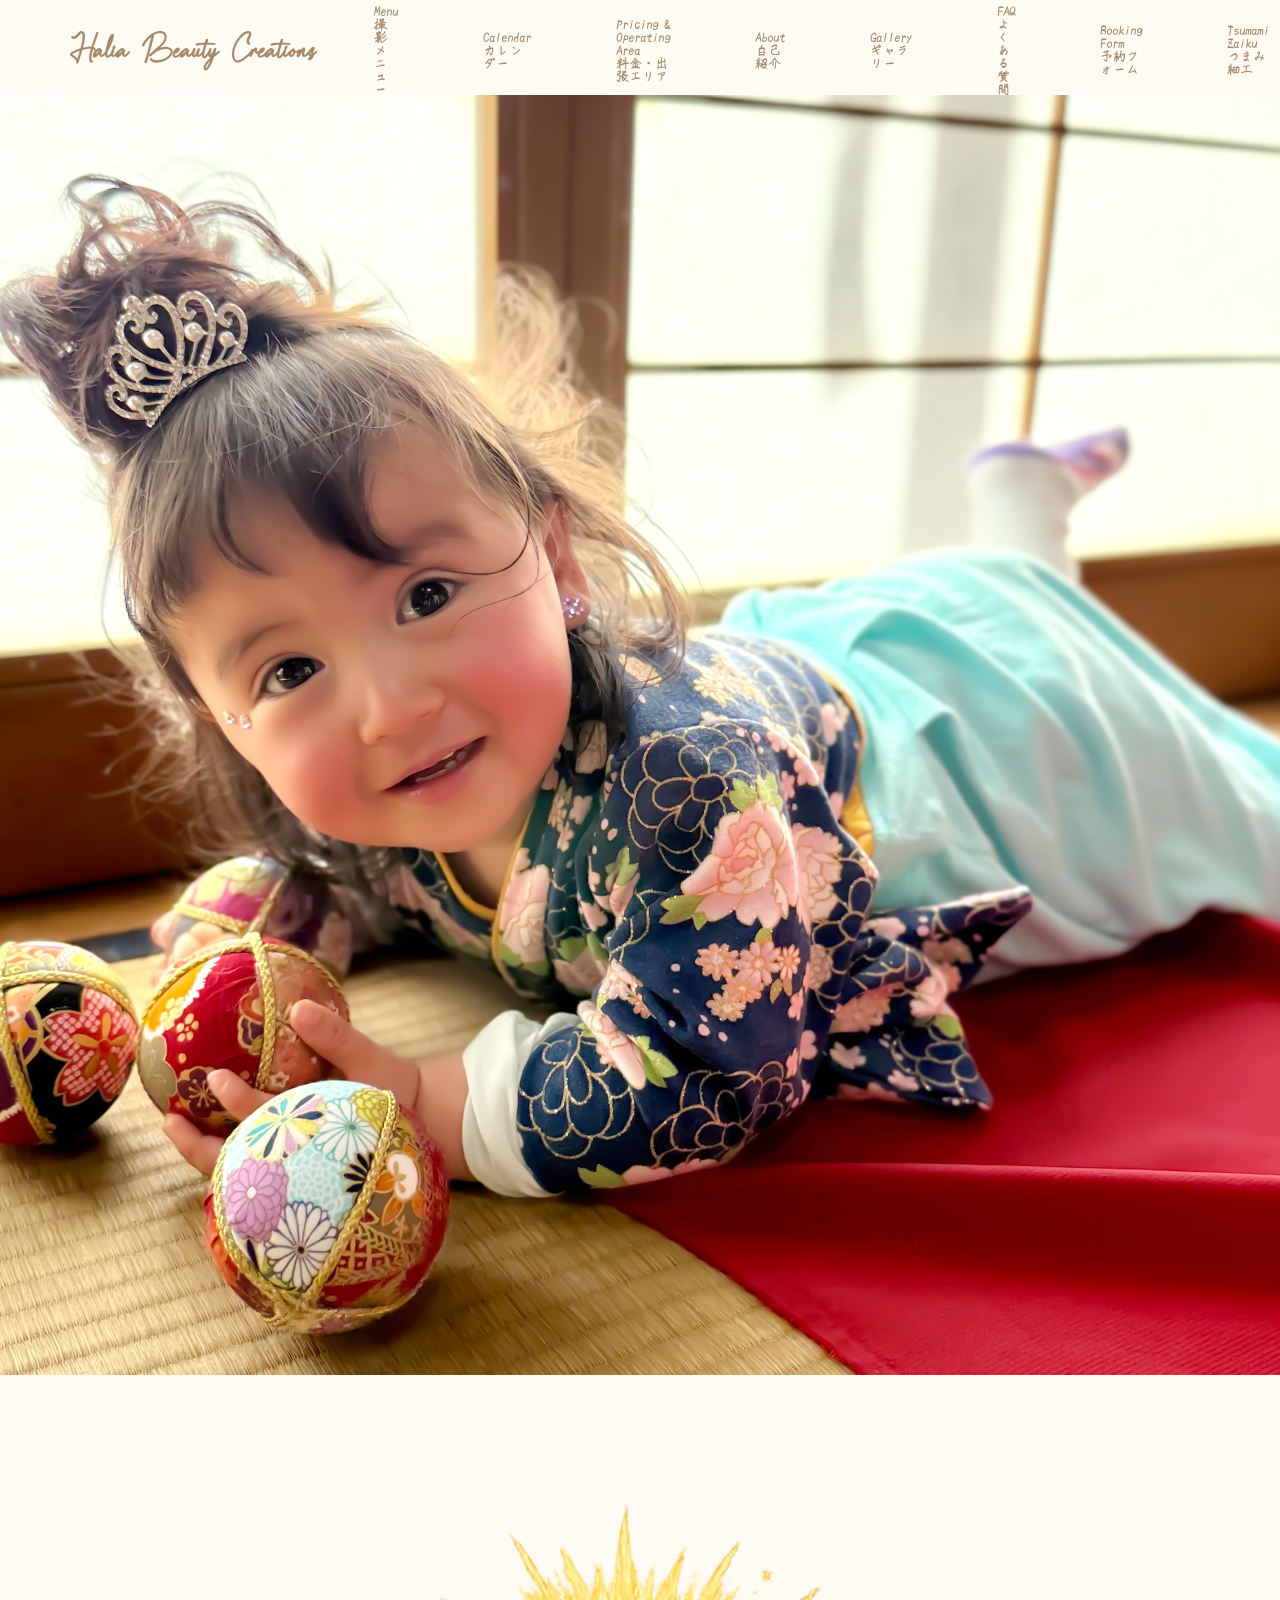
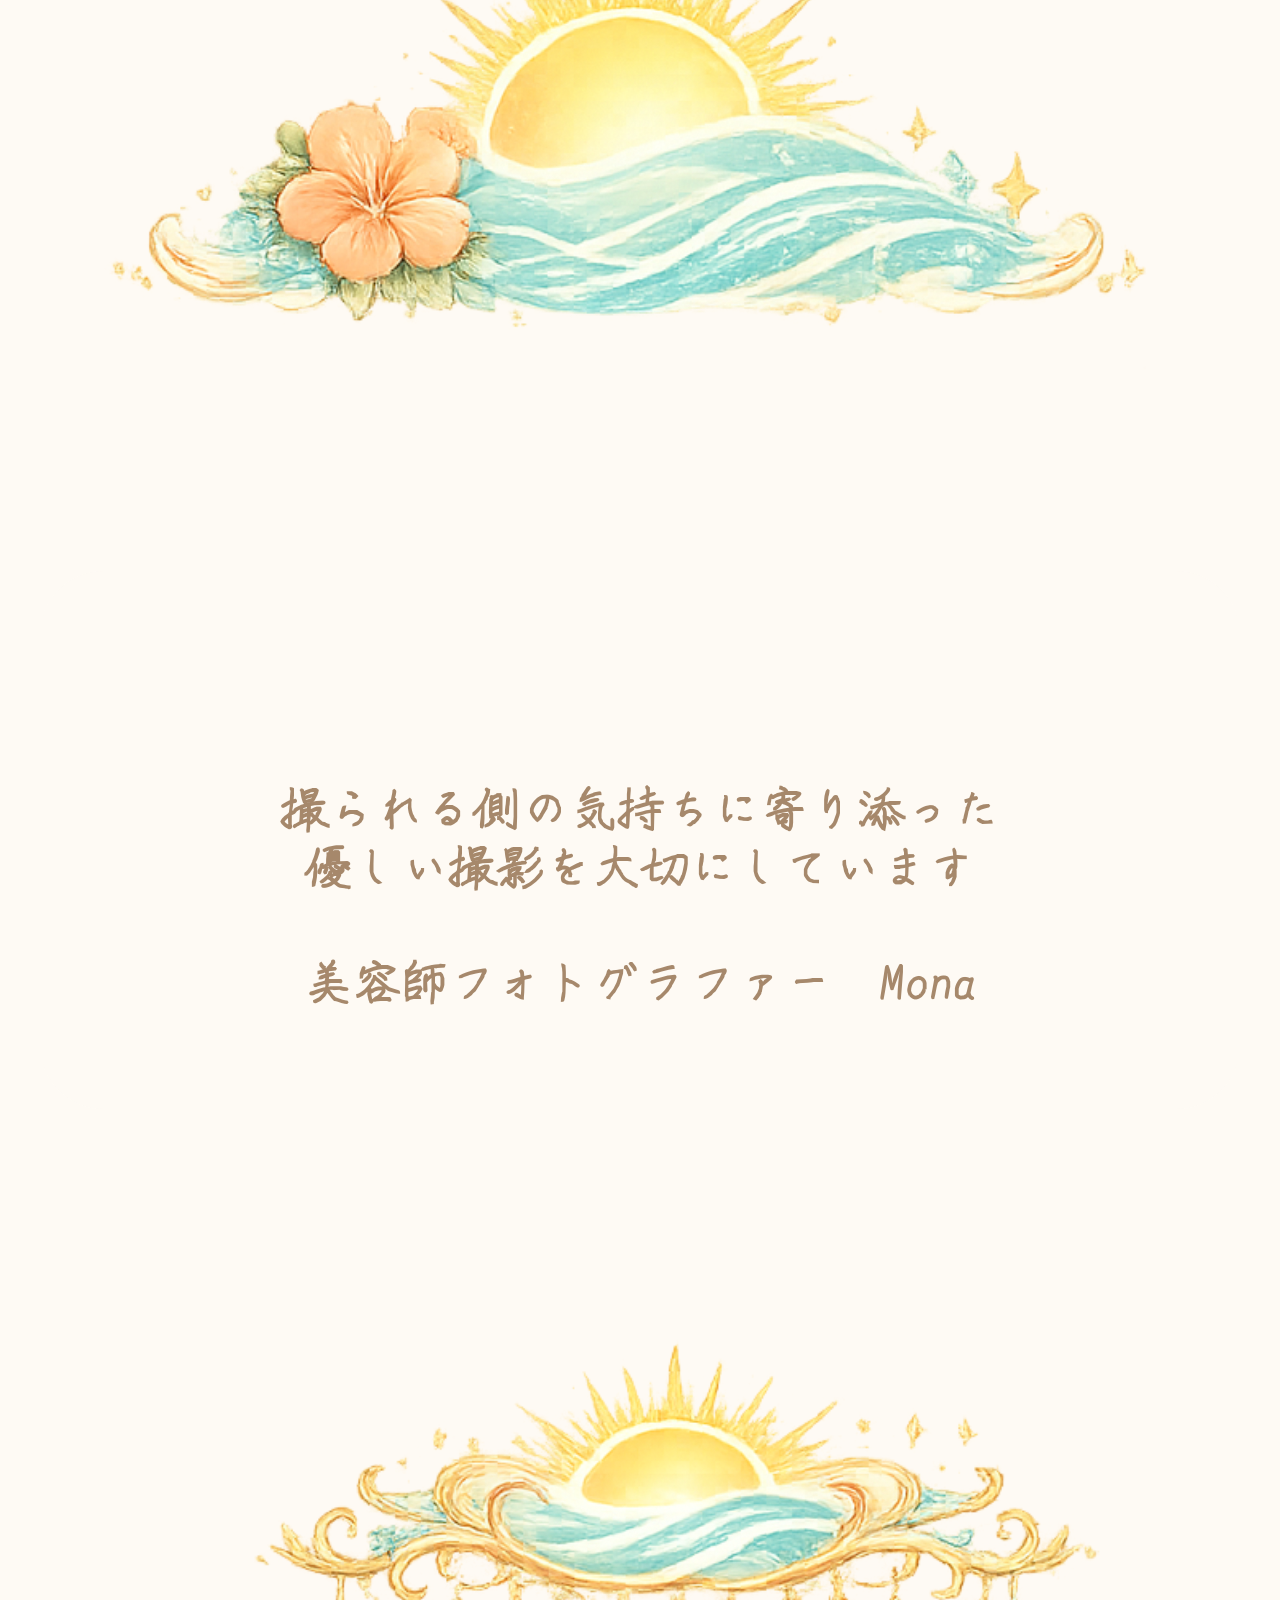
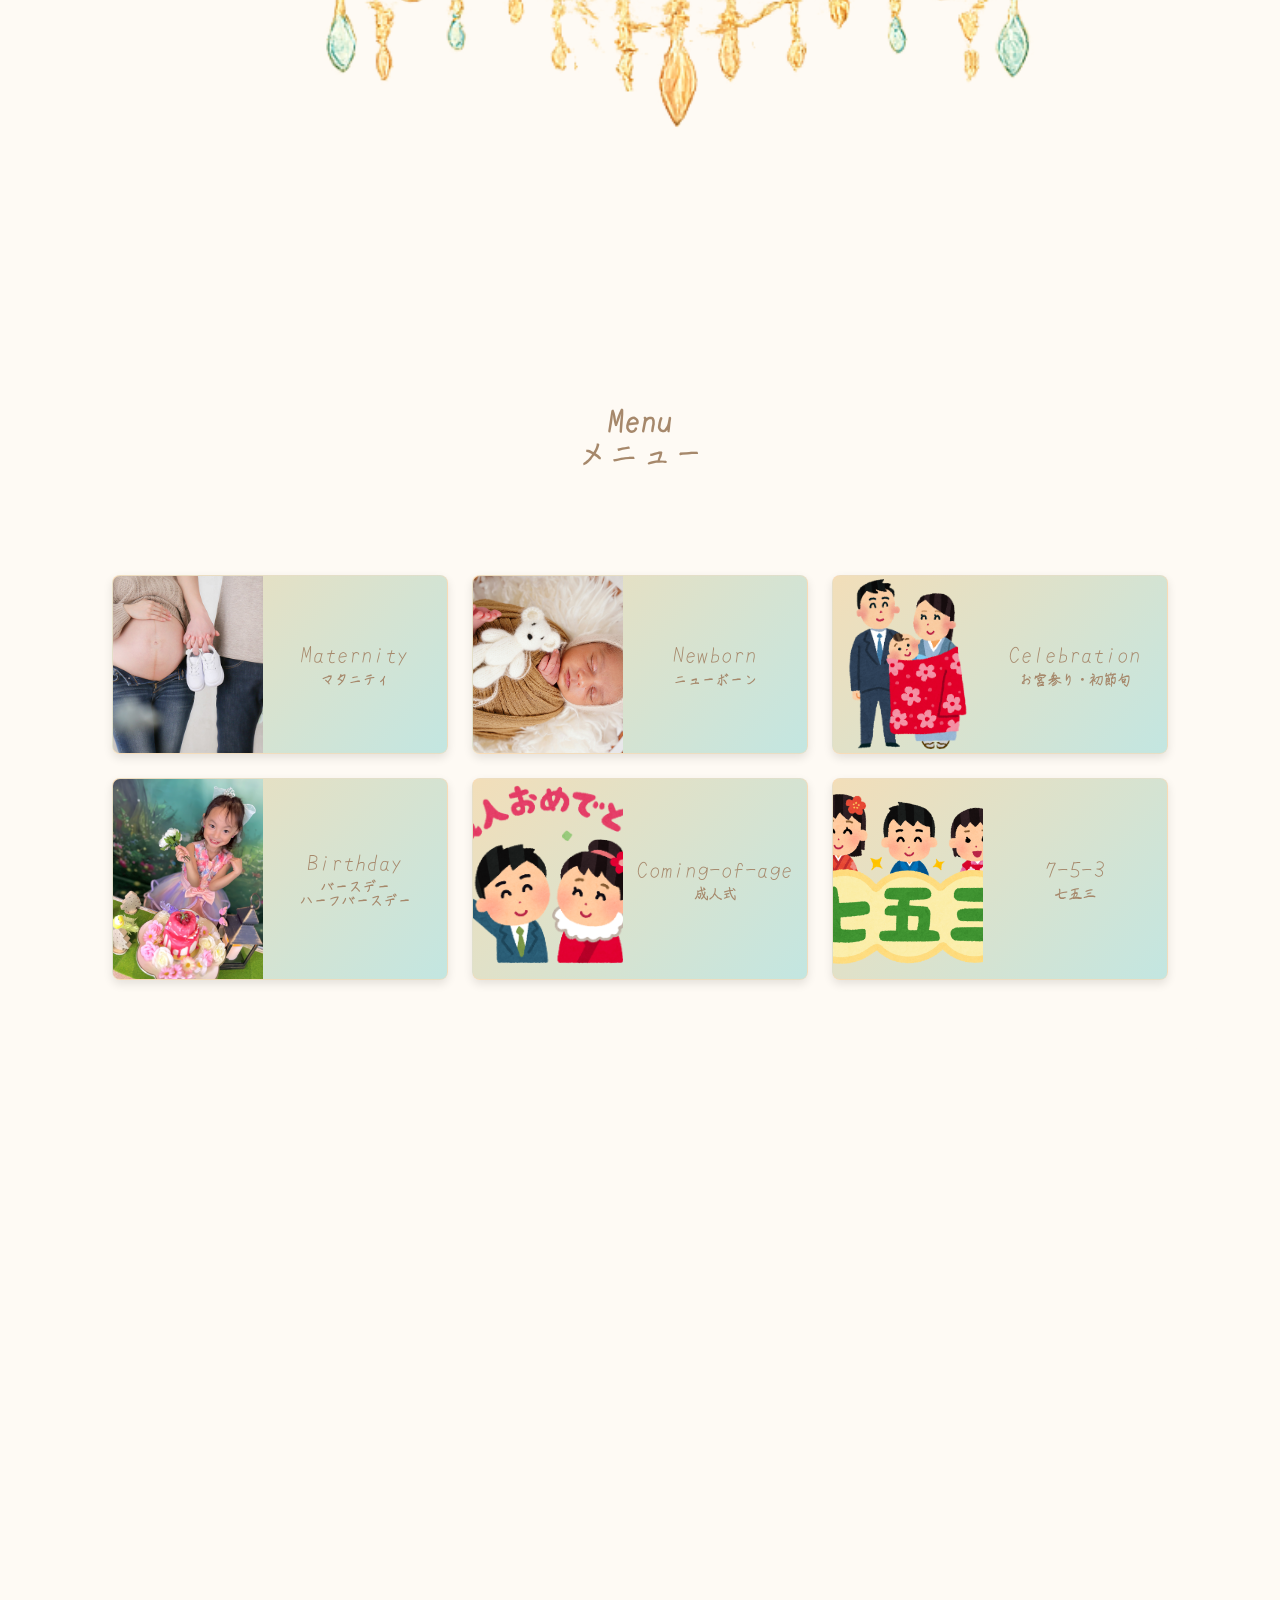
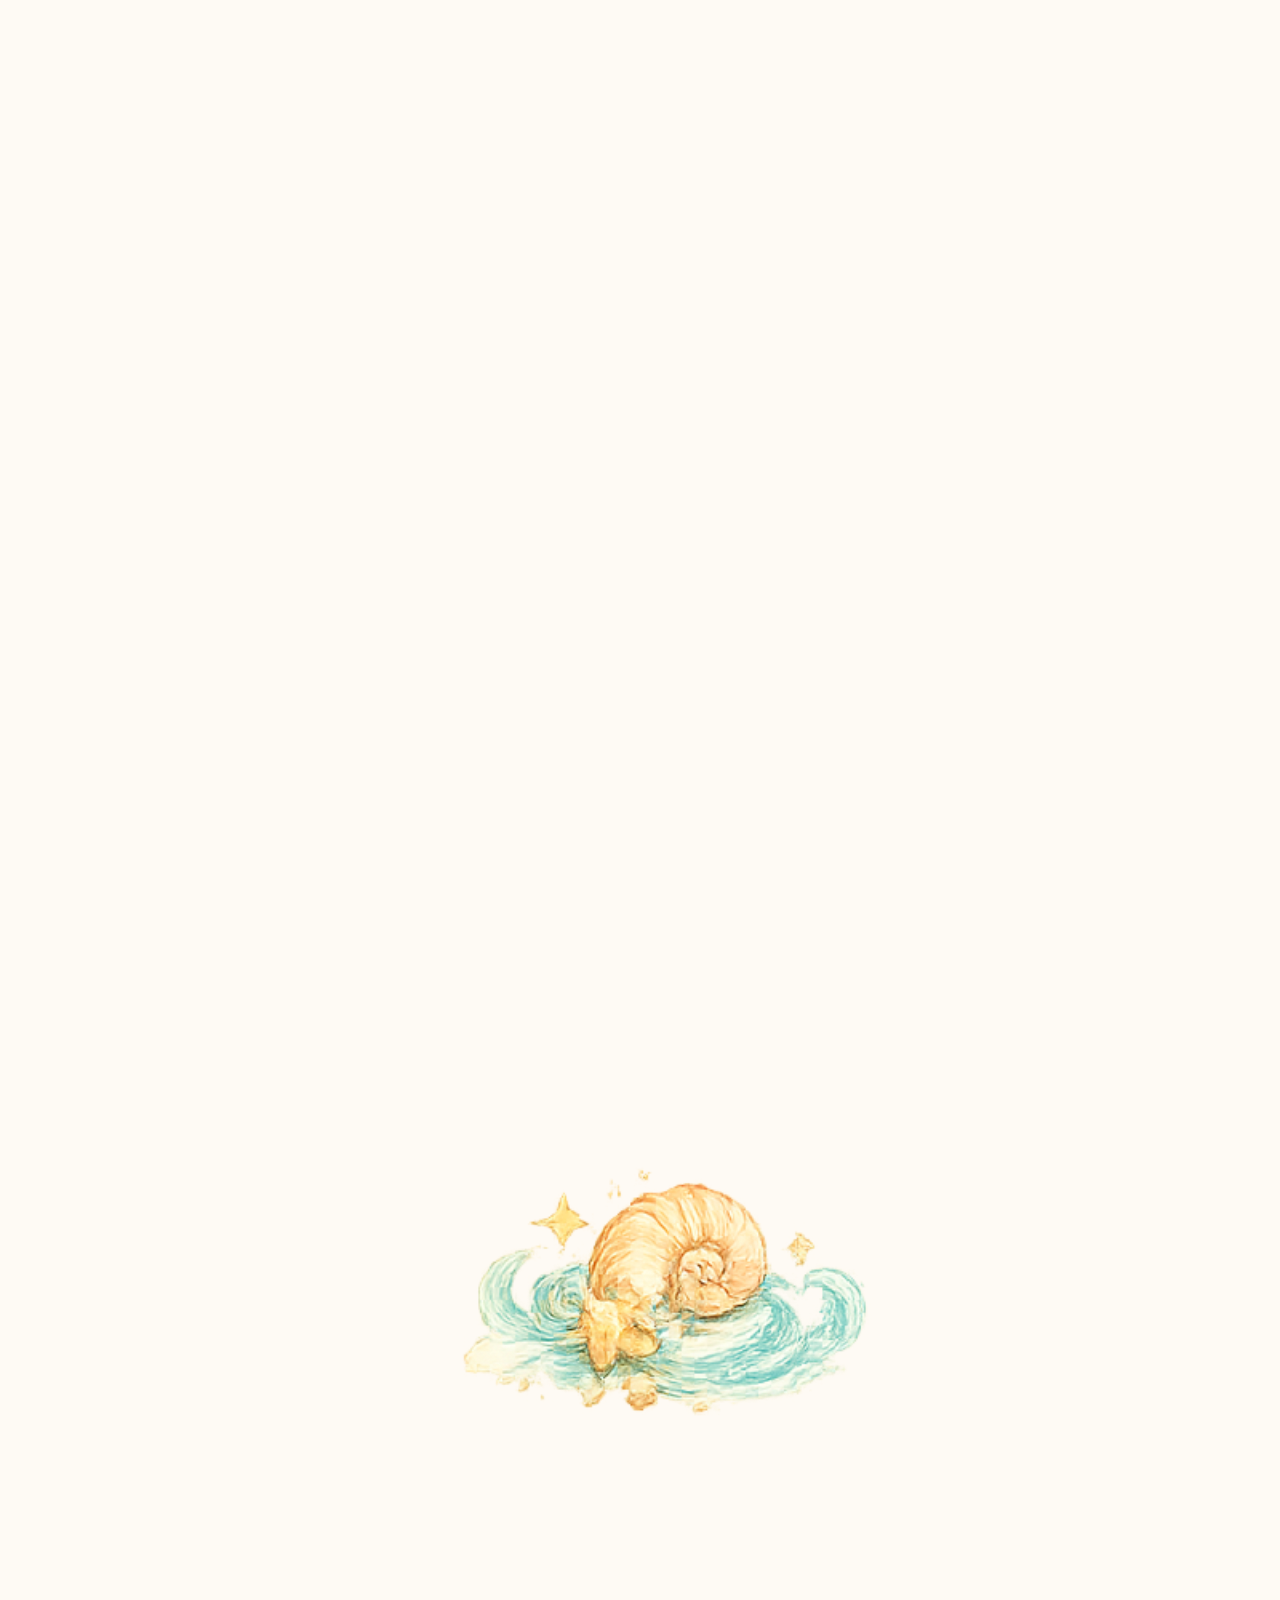
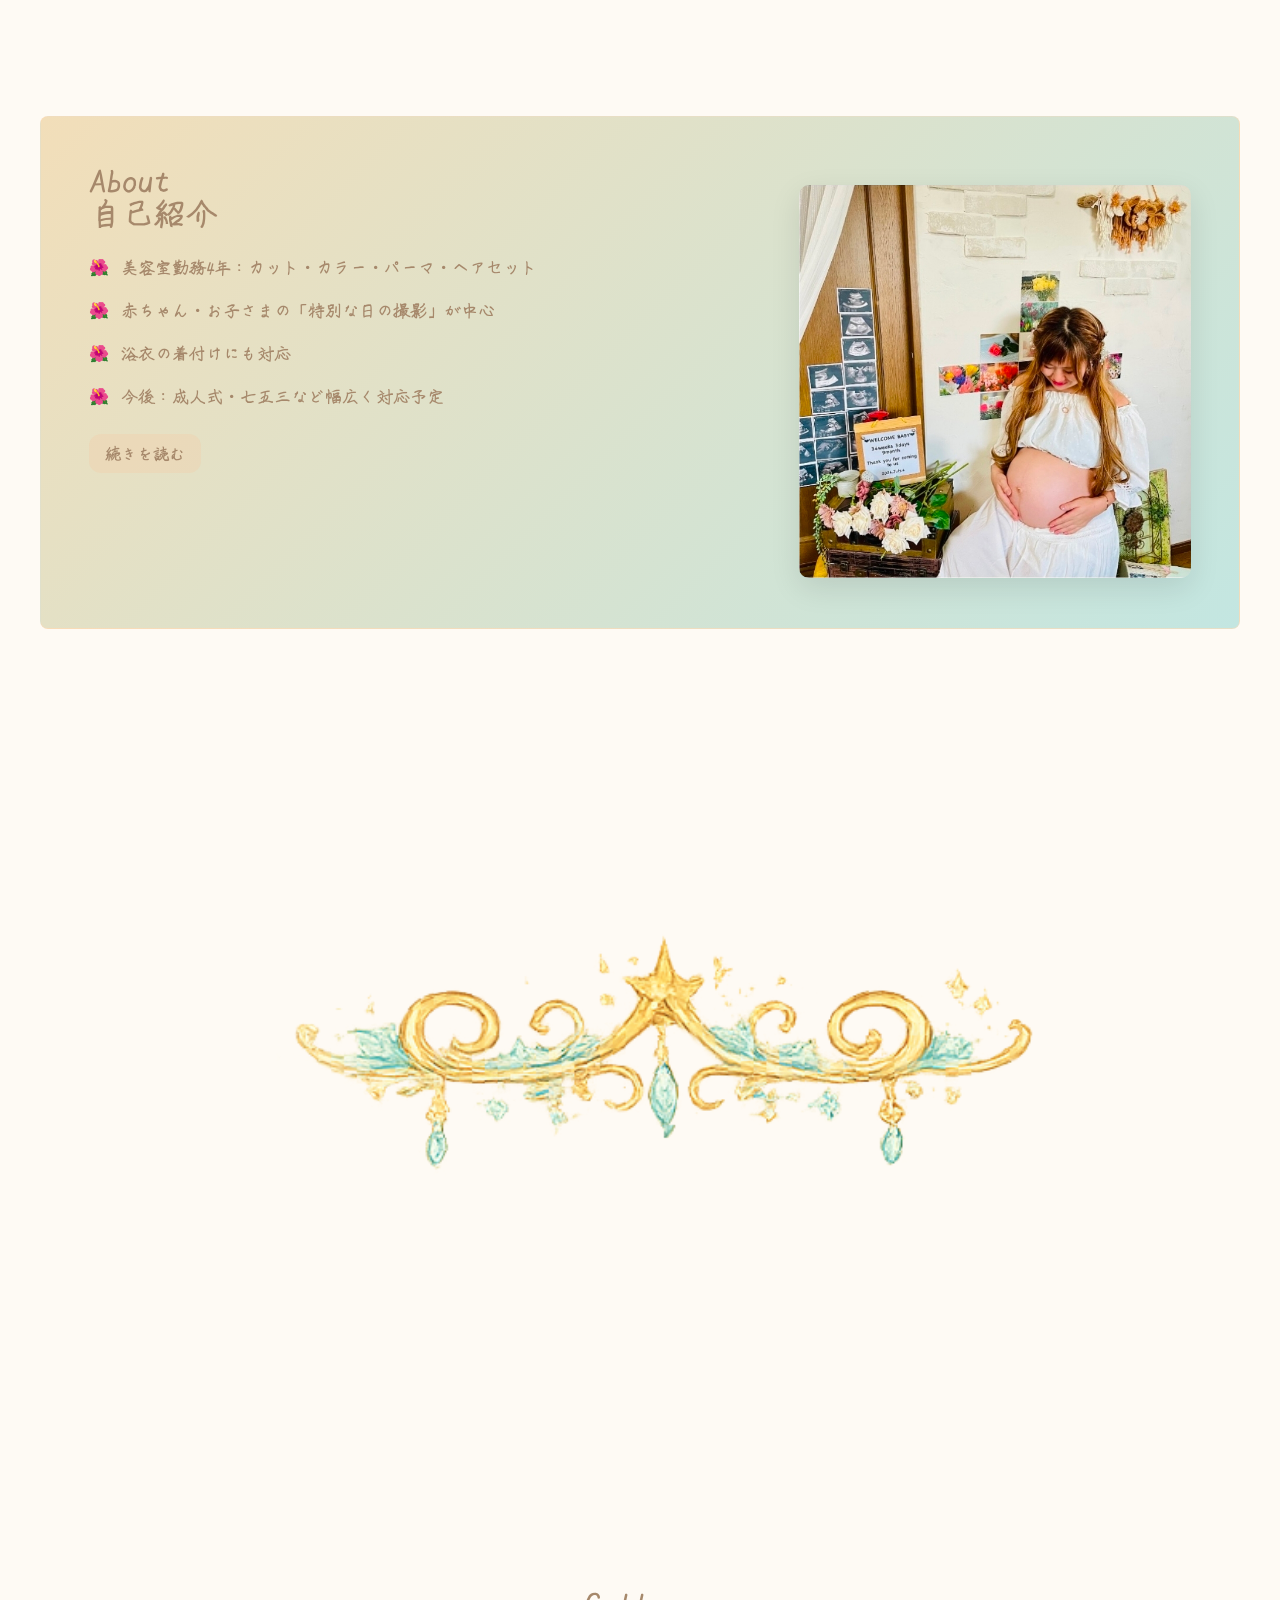
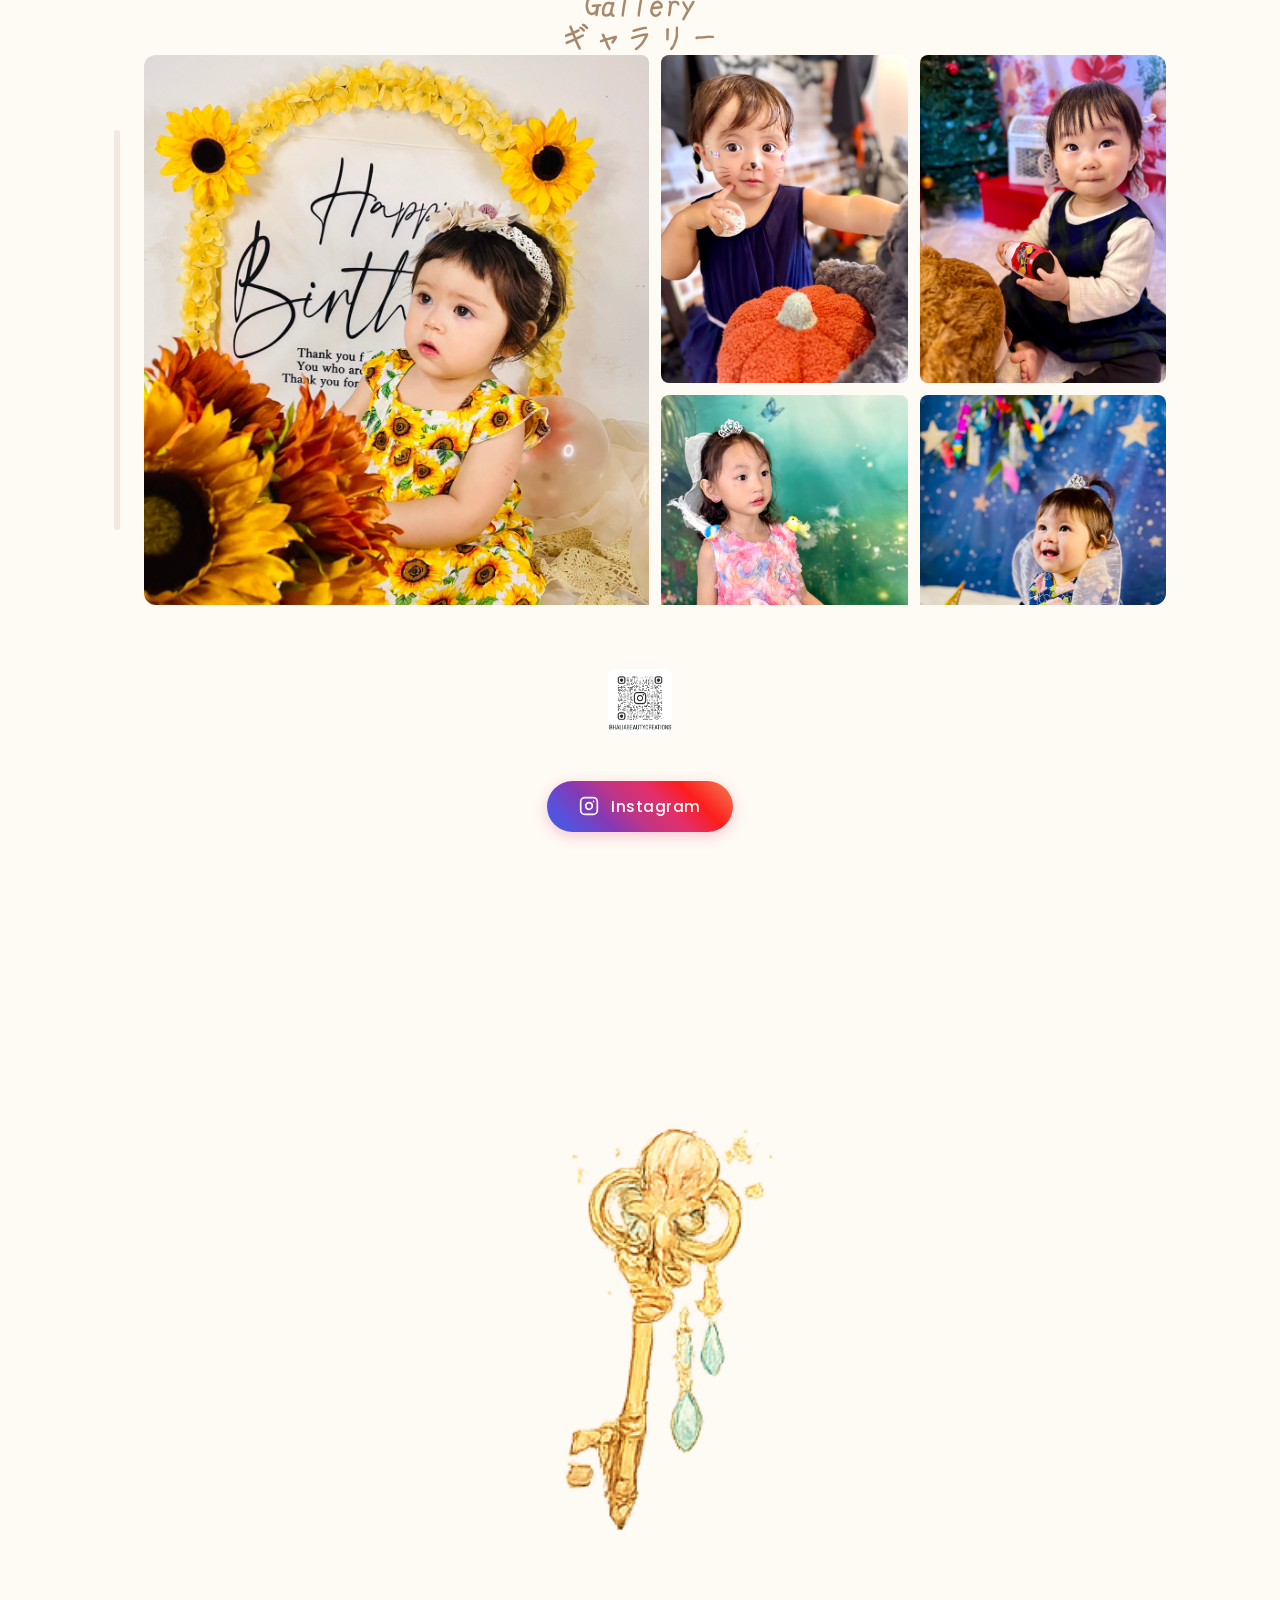
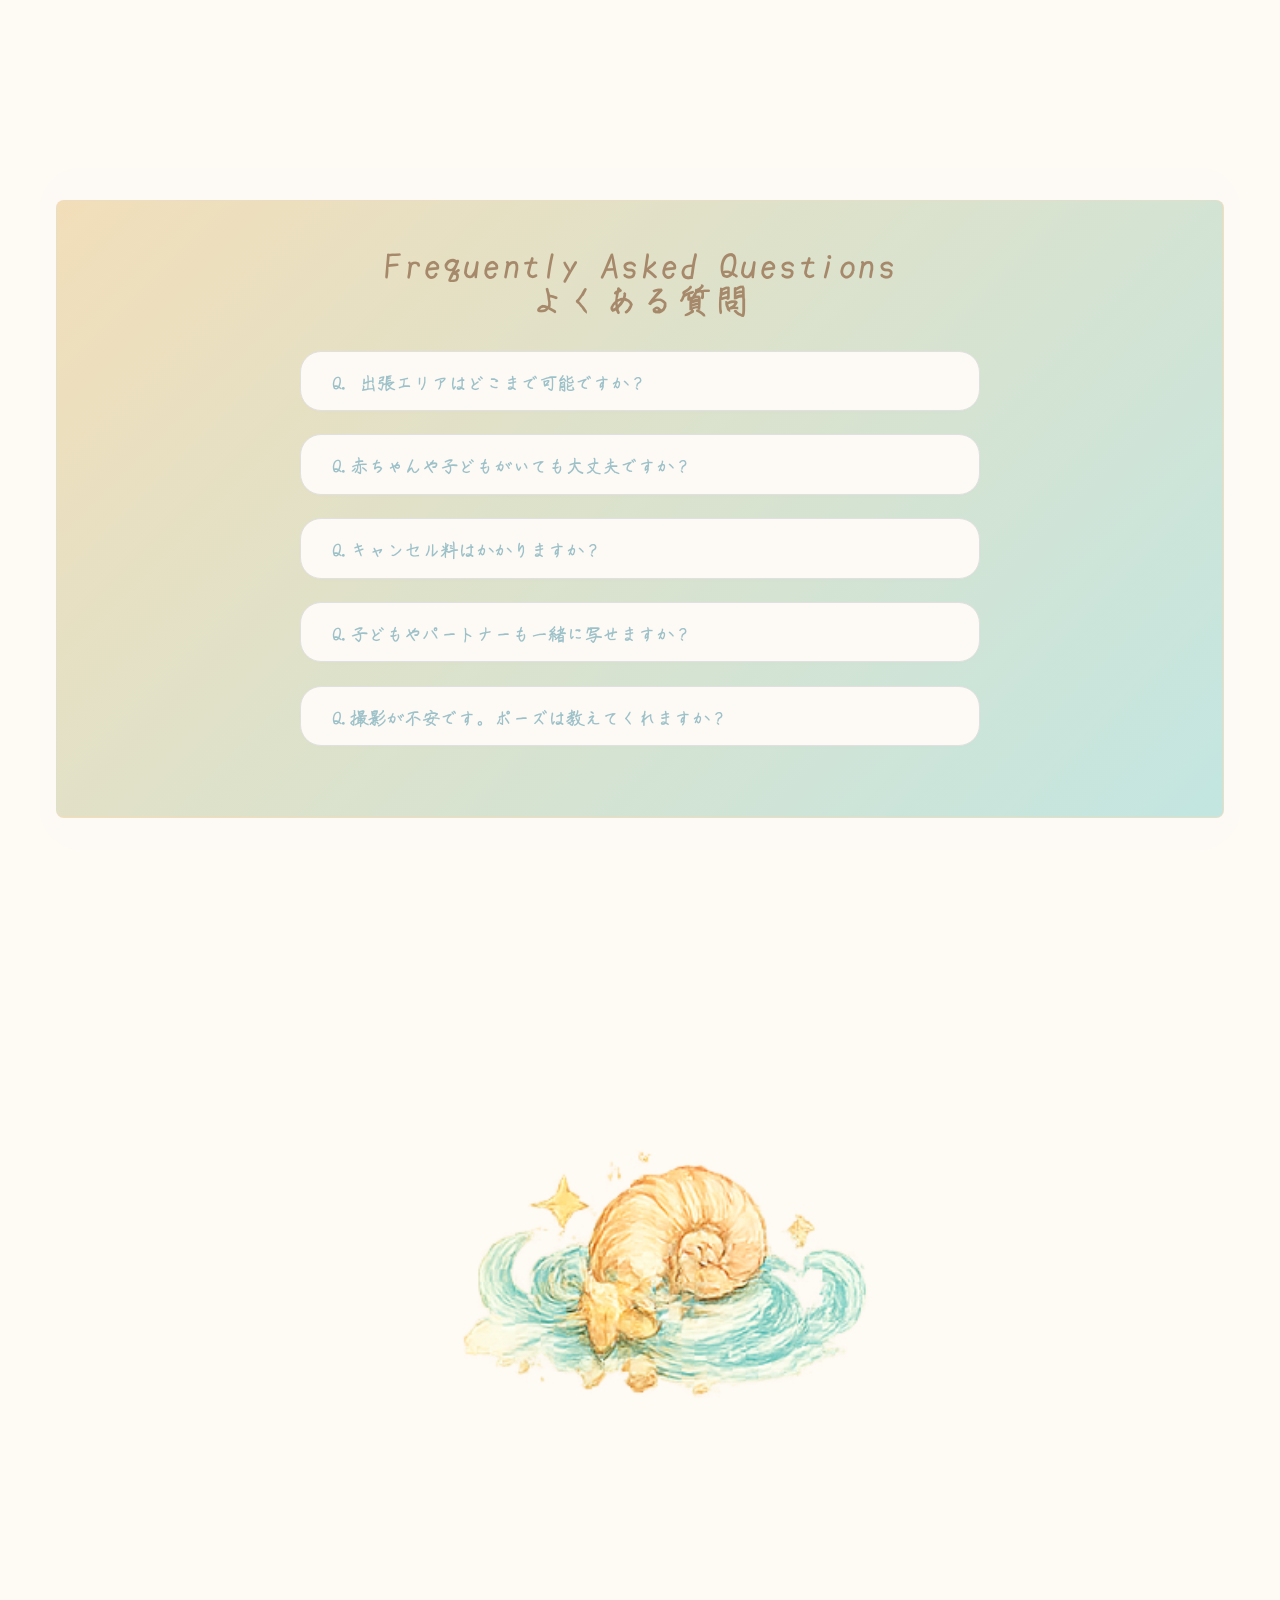
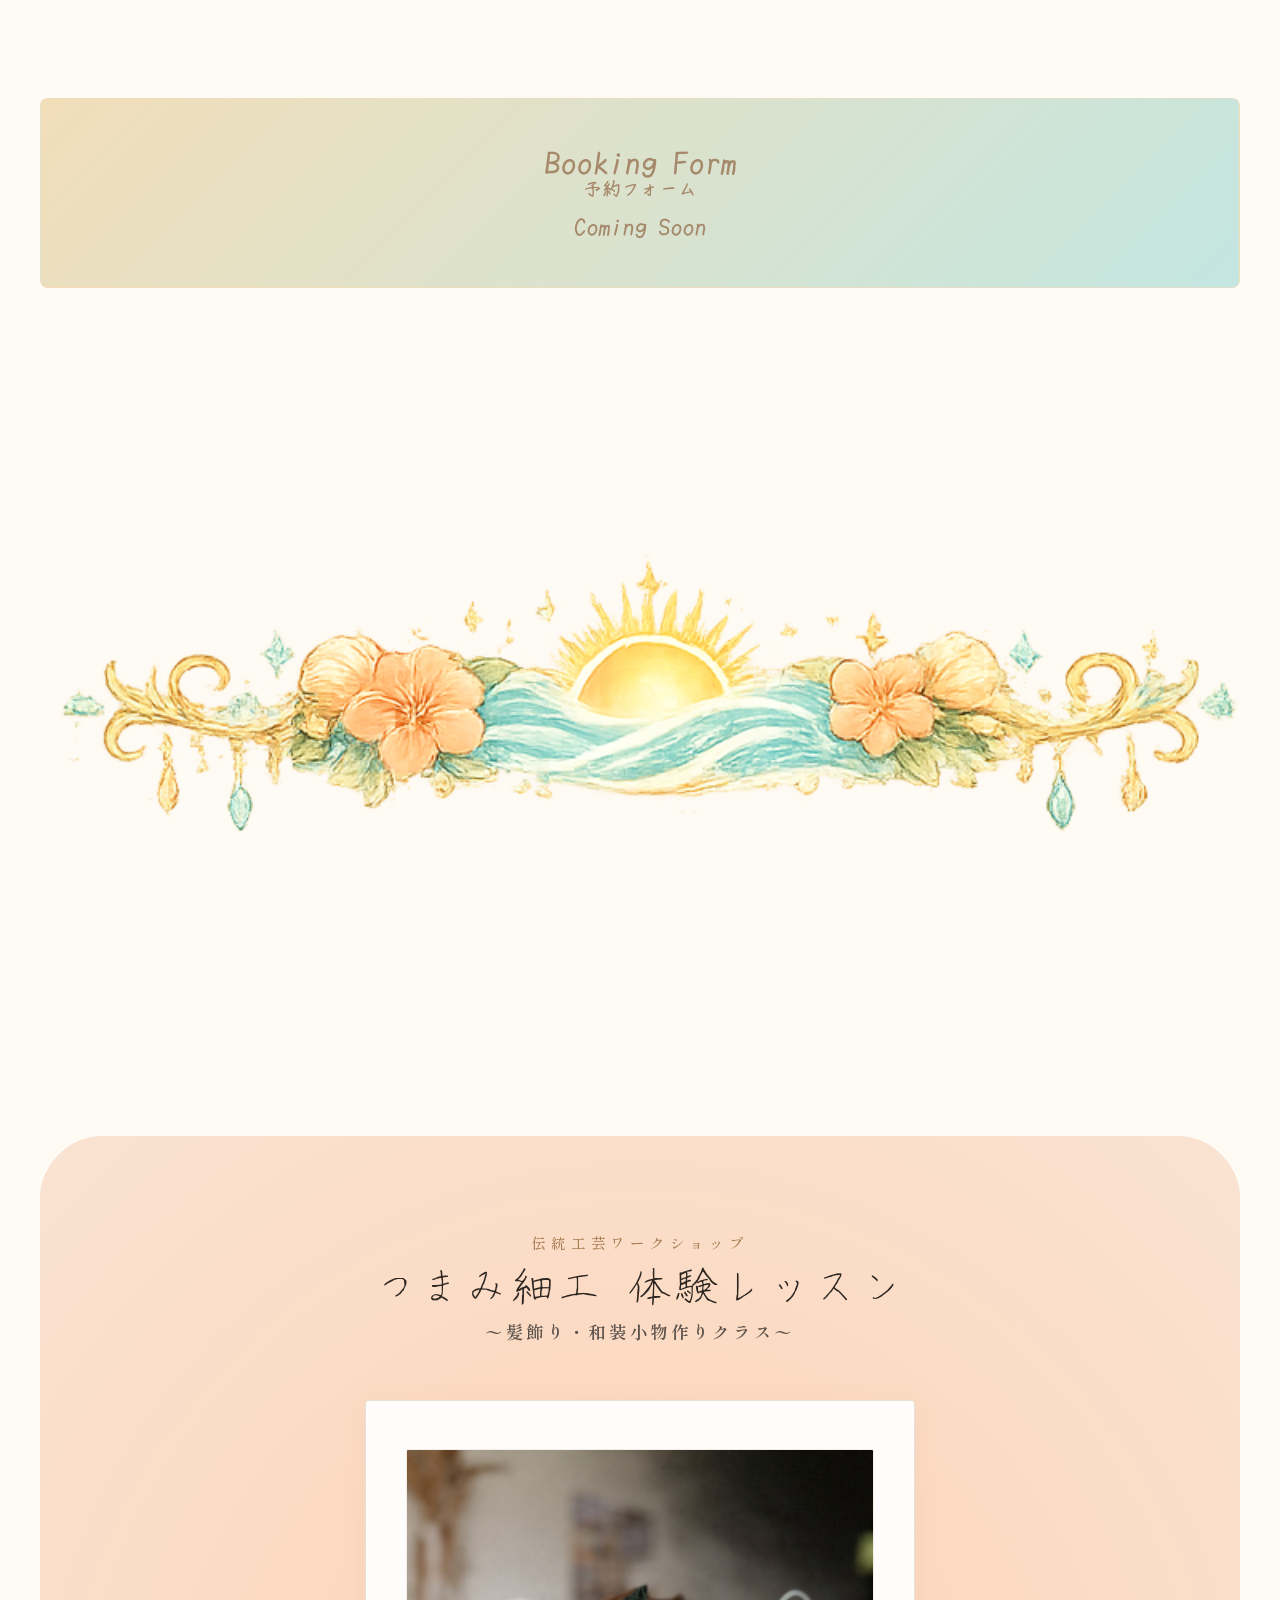
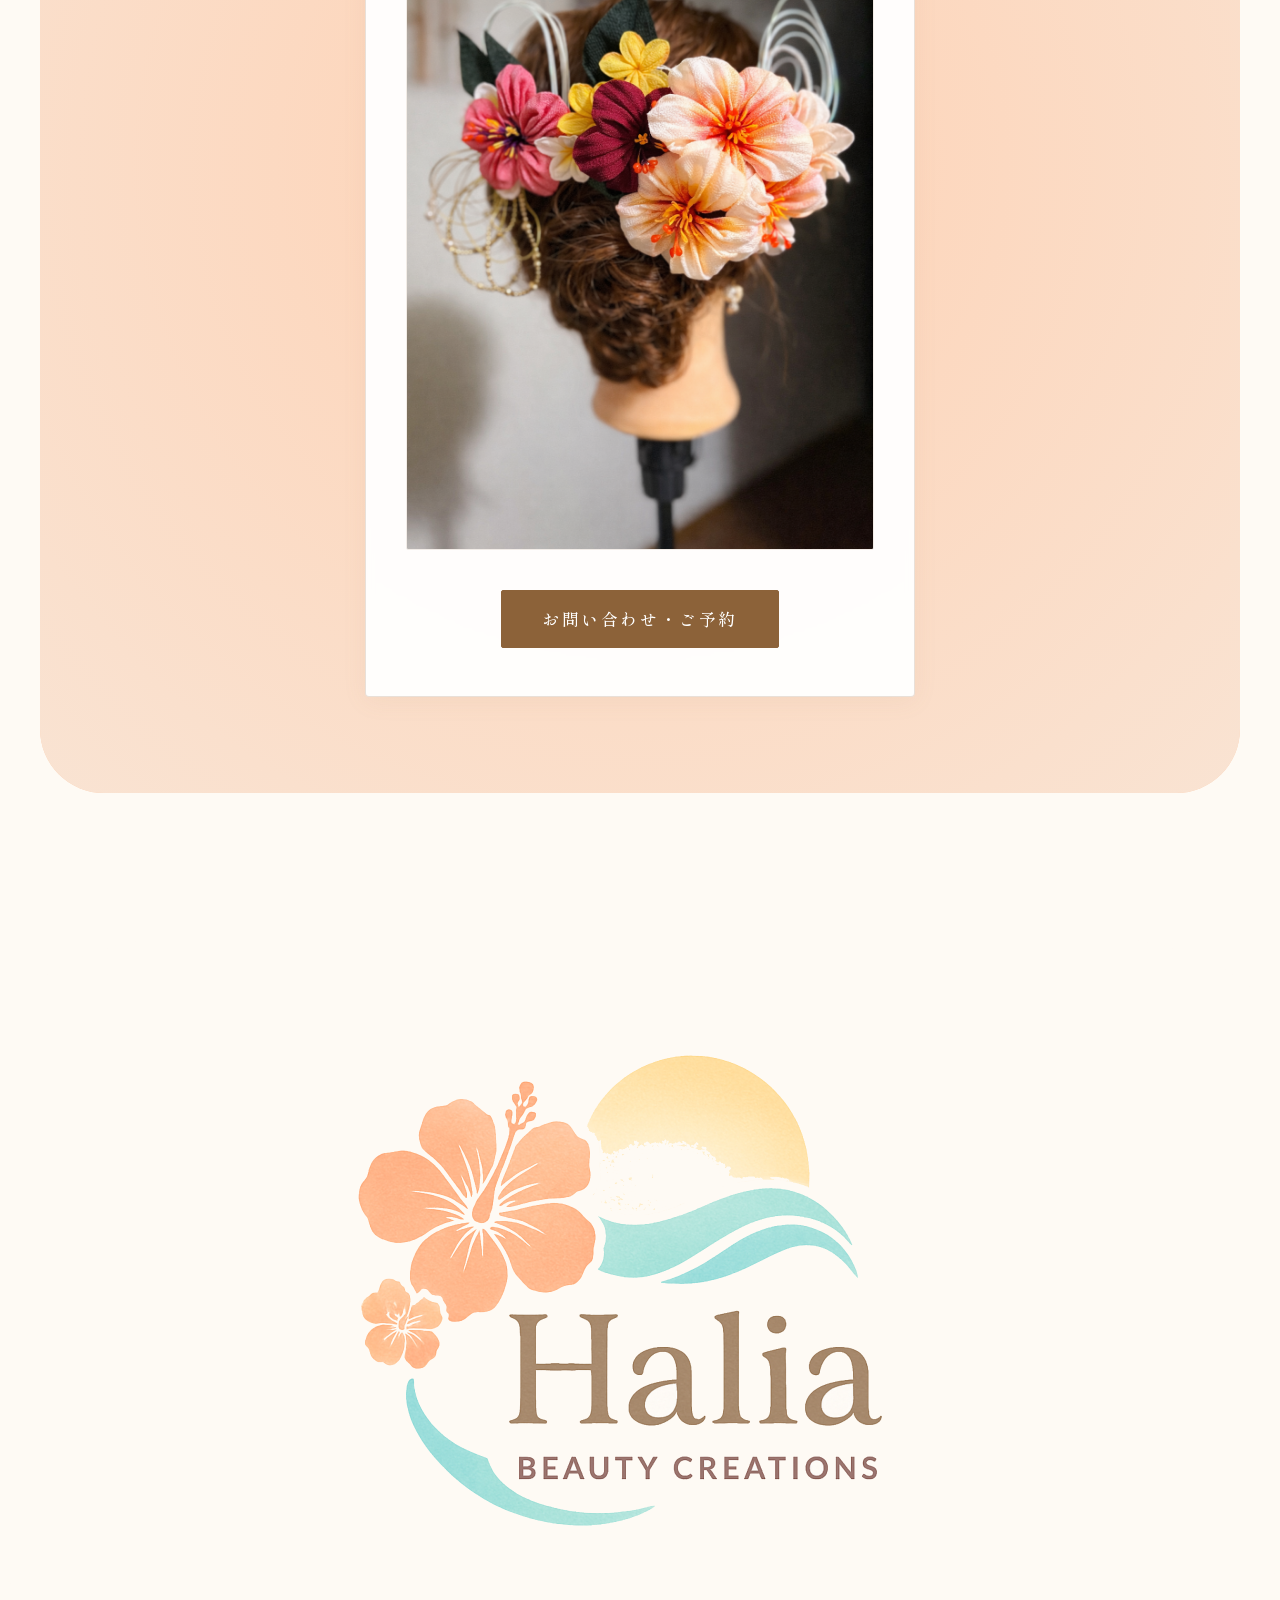
==== commit 9a3389dc: "Updated visuals and added new section. Redesigned colors and fonts. Added decorative banners and ico" ====
--- a/index.html
+++ b/index.html
@@ -16,6 +16,7 @@
 
 <body>
   <nav>
+    <a href="#" class="nav-brand">Halia Beauty Creations</a>
     <ul class="sidebar">
       <li onclick=hideSidebar(event)><a href="#"><svg xmlns="http://www.w3.org/2000/svg" height="26" viewBox="0 96 960 960" width="26"><path d="m249 849-42-42 231-231-231-231 42-42 231 231 231-231 42 42-231 231 231 231-42 42-231-231-231 231Z"/></svg></a></li>
       <li lang="en"><a href="#menu">Menu<br>撮影メニュー</a></li>
@@ -26,10 +27,10 @@
       <li lang="en"><a href="#gallery">Gallery<br>ギャラリー</a></li>
       <li lang="en"><a href="#faq">FAQ<br>よくある質問</a></li>
       <li lang="en"><a href="#booking-form">Booking Form<br>予約フォーム</a></li>
+      <li lang="en"><a href="#tsumami-zaiku">Tsumami Zaiku<br>つまみ細工</a></li>
       <li lang="en"><a href="#contact">Contact<br>お問い合わせ</a></li>
     </ul>
     <ul>
-      <li><a href="#"><img src="images/logo.png" alt=""></a></li>
       <li lang="en" class="hideOnMobile"><a href="#menu">Menu<br>撮影メニュー</a></li>
       <!--<li lang="en" class="hideOnMobile"><a href="#services">Services<br>サービス内容</a></li>-->
       <li lang="en" class="hideOnMobile"><a href="#calendar">Calendar<br>カレンダー</a></li>
@@ -38,31 +39,50 @@
       <li lang="en" class="hideOnMobile"><a href="#gallery">Gallery<br>ギャラリー</a></li>
       <li lang="en" class="hideOnMobile"><a href="#faq">FAQ<br>よくある質問</a></li>
       <li lang="en" class="hideOnMobile"><a href="#booking-form">Booking Form<br>予約フォーム</a></li>
+      <li lang="en" class="hideOnMobile"><a href="#tsumami-zaiku">Tsumami Zaiku<br>つまみ細工</a></li>
       <li lang="en" class="hideOnMobile"><a href="#contact">Contact<br>お問い合わせ</a></li>
       <li lang="en" class="menu-button" onclick=showSidebar(event)><a href="#"><svg xmlns="http://www.w3.org/2000/svg" height="26" viewBox="0 96 960 960" width="26"><path d="M120 816v-60h720v60H120Zm0-210v-60h720v60H120Zm0-210v-60h720v60H120Z"/></svg></a></li>
     </ul>
   </nav>
-       <img src="images/Halia logo photopea edit raster PNG version.png" class="logo" data-speed="-0.25" alt="">
-
-  <section class="slogan">
-    <div class="slogan-container">
+
+<div class="hero-container">
+  <!-- Full Width Slideshow -->
+  <div class="main-slideshow">
+    <img src="images/IMG_4898.JPG" class="slide active" alt="Slideshow Image">
+    <img src="images/IMG_3166.jpg" class="slide" alt="Slideshow Image">
+    <img src="images/IMG_4173.jpg" class="slide" alt="Slideshow Image">
+    <img src="images/IMG_0610.jpg" class="slide" alt="Slideshow Image">
+  </div>
+</div>
+
+<div class="divider-container">
+  <img class="decor-divider welcome-banner" src="images/centerBanner1.png" alt="Welcome Banner">
+</div>
+
+<!--<section class="slogan-one">
+    <div class="slogan-container-one">
       <div class="text-container">
-        <h1 class="slogan-animate">Mona <br><br> "撮られる側の気持ち"に寄り添った <br> 優しい撮影を大切にしています</h1>
+        <h1 class="slogan-animate">撮影　・　ヘアメイク　・　着付け<br>トータルで寄り添う<br>ファミリー向け出張サービス<br><br></h1>
          </div>
       </div>
-  </section>
-
-
-   <div class="scroller" data-direction="" data-speed="slow">
-      <div class="scroller-inner">
-      <img src="images/IMG_4898.JPG" alt="" />
-      <img src="images/IMG_3166.jpg" alt="" />
-      <img src="images/IMG_4173.jpg" alt="" />
-      <img src="images/IMG_0610.jpg" alt="" />
-      <img src="images/IMG_4909.JPG" alt="" />
-      <img src="images/IMG_2707.JPG" alt="" />
-     </div>
-    </div>
+</section>-->
+
+<!--<div class="divider-container hidden">
+  <img class="decor-divider" src="images/flower.png" alt="">
+</div>-->
+
+<section class="slogan-two">
+    <div class="slogan-container-two">
+      <div class="text-container">
+        <h1 class="slogan-animate"><br><br>撮られる側の気持ちに寄り添った<br> 優しい撮影を大切にしています <br><br>美容師フォトグラファー　Mona</h1>
+         </div>
+      </div>
+</section>
+
+<div class="divider-container hidden">
+  <img class="decor-divider" src="images/centerBanner3.png" alt="">
+</div>
+
 
 <section id="menu" class="hidden">
       <div class="flex-container">
@@ -83,7 +103,7 @@
       
       <div class="grid-item">
         <div class="item-image-container">
-          <img src="images/md-ishak-raman-Qahg2k7hczY-unsplash.jpg" alt="Newborn Photo" class="item-image">
+          <img src="images/newBornBrown.jpg" alt="Newborn Photo" class="item-image">
         </div>
         <div class="item-text-content">
           <h3>Newborn</h3> 
@@ -93,7 +113,7 @@
       
       <div class="grid-item">
         <div class="item-image-container">
-          <img src="images/InoriOmiyamairi.jpg" alt="Celebration Photo" class="item-image">
+          <img src="images/omiyamairi.png" alt="Celebration Photo" class="item-image">
         </div>
         <div class="item-text-content">
           <h3>Celebration</h3> 
@@ -113,7 +133,7 @@
       
       <div class="grid-item">
         <div class="item-image-container">
-          <img src="images/ChatGPT Image Feb 10, 2026, 06_37_16 AM.png" alt="Admission Photo" class="item-image">
+          <img src="images/seijinshiki_omedetou.png" alt="Coming of age photo" class="item-image">
         </div>
         <div class="item-text-content">
           <h3>Coming-of-age</h3> 
@@ -123,7 +143,7 @@
       
       <div class="grid-item">
         <div class="item-image-container">
-          <img src="images/PC_753_main-pc.jpg" alt="Shichigosan Photo" class="item-image">
+          <img src="images/text_753.png" alt="Shichigosan Photo" class="item-image">
         </div>
         <div class="item-text-content">
           <h3>7-5-3</h3> 
@@ -134,23 +154,9 @@
       </div>
     </section>
 
-<!--<section id="services" class="hidden">
-      <div class="flex-container">
-        <div class="text-container">
-          <h2 lang="en">Services<br>サービス内容</h2>
-            <p><strong>赤ちやん・お子さま向けプラン （メイン）</strong></p>
-            <details>
-            <summary>撮影用へアセット&メイク （ナチュラル~華やかまで対応）</summary>
-            </details>
-            <li>お宮参り・ハーフバースデー・お誕生日・七五三などの記念撮影</li>
-            <h3>オプション</h3>
-            <li>マタニティーフォト・家族写真</li>
-            <li>夏祭りや撮影用の浴衣着付け</li>
-            <li>振袖・訪問着などは現在習得中（準備が整い次第ご案内予定）</li>
-          </ul>
-        </div>
-      </div>
-    </section>-->
+<div class="divider-container hidden">
+  <img class="decor-divider" src="images/bottle.png" alt="">
+</div>
 
 <section id="calendar" class="hidden">
       <div class="flex-container">
@@ -167,6 +173,10 @@
       </div>
     </section>
 
+<div class="divider-container hidden">
+  <img class="decor-divider" src="images/flower.png" alt="">
+</div>
+
   <section id="pricing-operating-area" class="hidden">
       <div class="flex-container">
         <div class="text-container">
@@ -180,6 +190,10 @@
         </div>
       </div>
     </section>
+
+<div class="divider-container hidden">
+  <img class="decor-divider" src="images/shell.png" alt="">
+</div>
 
 <section id="about" class="hidden">
   <div class="flex-container-about">
@@ -210,19 +224,83 @@
   </div>
 </section>
 
-
-
-    <section id="gallery" class="hidden">
-      <div class="flex-container">
-        <div class="text-container">
-          <h2>Gallery<br>ギャラリー</h2>
+<div class="divider-container hidden">
+  <img class="decor-divider" src="images/centerBanner4.png" alt="">
+</div>
+
+<section id="gallery" class="hidden">
+      <div class="flex-container">
+        <div class="text-container">
+          
+
+
+<section id="gallery" class="hidden">
+  <div class="text-container">
+    <h2>Gallery<br>ギャラリー</h2>
+    </div>
+
+  <div class="gallery-wrapper-layout">
+    
+    <div class="gallery-progress-track">
+      <div class="gallery-progress-bar" id="galleryProgressBar"></div>
+    </div>
+
+    <div class="gallery-viewport">
+      
+      <div class="gallery-set">
         <div class="grid-container">
-          <img style="grid-area: img-1" src="./images/IMG_7850.jpeg" alt="">
-          <img style="grid-area: img-2" src="./images/IMG_0178.jpg" alt="">
-          <img style="grid-area: img-3" src="./images/IMG_3964.jpg" alt="">
-          <img style="grid-area: img-4" src="./images/IMG_1748.jpg" alt="">
-          <img style="grid-area: img-5" src="./images/IMG_4889.JPG" alt="">
-        </div>
+          <img class="img-1" src="./images/IMG_7850.jpeg" alt="">
+          <img class="img-2" src="./images/IMG_0178.jpg" alt="">
+          <img class="img-3" src="./images/IMG_3964.jpg" alt="">
+          <img class="img-4" src="./images/IMG_1748.jpg" alt="">
+          <img class="img-5" src="./images/IMG_4889.JPG" alt="">
+        </div>
+      </div>
+
+      <div class="gallery-set">
+        <div class="grid-container">
+          <img class="img-1" src="./images/IMG_8345.jpg" alt="">
+          <img class="img-2" src="./images/IMG_4894.JPG" alt="">
+          <img class="img-3" src="./images/IMG_8551.JPG" alt="">
+          <img class="img-4" src="./images/IMG_4897.JPG" alt="">
+          <img class="img-5" src="./images/IMG_4889.JPG" alt="">
+        </div>
+      </div>
+
+      <div class="gallery-set">
+        <div class="grid-container">
+          <img class="img-1" src="./images/IMG_2043.jpg" alt="">
+          <img class="img-2" src="./images/IMG_2034.jpg" alt="">
+          <img class="img-3" src="./images/IMG_4902.JPG" alt="">
+          <img class="img-4" src="./images/IMG_4893.JPG" alt="">
+          <img class="img-5" src="./images/IMG_4889.JPG" alt="">
+        </div>
+      </div>
+
+<div class="gallery-set">
+        <div class="grid-container">
+          <img class="img-1" src="./images/IMG_4905.JPG" alt="">
+          <img class="img-2" src="./images/IMG_3319.jpg" alt="">
+          <img class="img-3" src="./images/IMG_3964.jpg" alt="">
+          <img class="img-4" src="./images/IMG_4910.JPG" alt="">
+          <img class="img-5" src="./images/IMG_4889.JPG" alt="">
+        </div>
+      </div>
+
+<div class="gallery-set">
+        <div class="grid-container">
+          <img class="img-1" src="./images/IMG_8537.JPG" alt="">
+          <img class="img-2" src="./images/IMG_0178.jpg" alt="">
+          <img class="img-3" src="./images/IMG_3964.jpg" alt="">
+          <img class="img-4" src="./images/IMG_1748.jpg" alt="">
+          <img class="img-5" src="./images/IMG_4889.JPG" alt="">
+        </div>
+      </div>
+
+    </div>
+  </div>
+</section>
+
 
         <!-- Trigger the Modal -->
         <img id="instaCode" src="images/instaQRCode.jpg" alt="Instagram QR code">
@@ -233,11 +311,25 @@
         <!-- Modal Content (The Image) -->
         <img class="modal-content" id="img01">
       </div>
-      <a href="https://www.instagram.com/haliabeautycreations?igsh=bXB4dmxkZ3prZDlp" class="insta-button" target="_blank">Instagram チェック</a>
-        </div>
-      </div>
+
+      <div class="instagram-btn-container">
+  <a href="https://www.instagram.com/haliabeautycreations" class="cta-instagram-btn" target="_blank" rel="noopener noreferrer">
+    <svg xmlns="http://www.w3.org/2000/svg" width="24" height="24" viewBox="0 0 24 24" fill="none" stroke="currentColor" stroke-width="2" stroke-linecap="round" stroke-linejoin="round" class="instagram-icon">
+      <rect x="2" y="2" width="20" height="20" rx="5" ry="5"></rect>
+      <path d="M16 11.37A4 4 0 1 1 12.63 8 4 4 0 0 1 16 11.37z"></path>
+      <line x1="17.5" y1="6.5" x2="17.51" y2="6.5"></line>
+    </svg>
+    <span>Instagram</span>
+  </a>
+</div>
+
     </section>
 
+
+<div class="divider-container hidden">
+  <img class="decor-divider" src="images/key.png" alt="">
+</div>
+    
 <section id="faq" class="hidden">
       <div class="flex-container">
         <div class="text-container">
@@ -267,22 +359,63 @@
       </div>
 </section>
 
+<div class="divider-container hidden">
+  <img class="decor-divider" src="images/shell.png" alt="">
+</div>
+
 <section id="booking-form" class="hidden">
       <div class="flex-container">
         <div class="text-container">
           <h2 lang="en">Booking Form</h2>
           <h3 class="jp-title">予約フォーム</h3>
-          <!--Change to a Japanese supported booking site. Test out Square first.-->
-           <script id="setmore_script" type="text/javascript" src="https://assets.setmore.com/integration/static/setmoreIframeLive.js"></script><a style="float: none" id="Setmore_button_iframe" href="https://haliabeautycreations.setmore.com"><img border="none" src="https://assets.setmore.com/integration/images/newdesign/others/book-now-button.svg" alt="Book an appointment with Halia Beauty Creations using Setmore" /></a>
+          <p>Coming Soon</p>
         </div>
       </div>
     </section>
+
+<div class="divider-container hidden">
+  <img class="decor-divider" src="images/centerBanner2.png" alt="">
+</div>
+
+<section id="tsumami-zaiku" class="tsumami-section section-animate">
+  <div class="tsumami-overlay"></div>
+  <div class="tsumami-container">
+    <div class="tsumami-header">
+      <span class="tsumami-subtitle">伝統工芸ワークショップ</span>
+      <h2>つまみ細工 体験レッスン</h2>
+      <p class="tsumami-jp-title">〜髪飾り・和装小物作りクラス〜</p>
+    </div>
+    
+<div class="tsumami-content">
+      <div class="tsumami-showcase-box">
+        <div class="tsumami-image-wrapper">
+          <img src="images/531E8DE0-E878-46B1-A33F-589E679C78B2.png" alt="つまみ細工 作品" class="tsumami-showcase-img">
+        </div>
+        <a href="#contact" class="tsumami-btn">お問い合わせ・ご予約</a>
+      </div>
+    </div>
+    </div>
+  </div>
+</section>
+
+  <img src="images/Halia logo photopea edit raster PNG version.png" class="logo" data-speed="-0.25" alt="">
 
 <footer id="contact" class="contact">
   <div class="socials-container">
-    <a href="https://www.instagram.com/haliabeautycreations?igsh=bXB4dmxkZ3prZDlp" target="_blank"><img src="images/instagramIcon.svg" alt=""></a>
-    <a href="https://www.line.me/ja/" target="_blank"><img src="images/lineIcon.svg" alt=""></a>
+    <a href="https://www.instagram.com/haliabeautycreations" target="_blank" rel="noopener noreferrer" class="footer-icon-link">
+<svg xmlns="http://www.w3.org/2000/svg" x="0px" y="0px" width="48" height="48" viewBox="0 0 48 48">
+<path fill="#304ffe" d="M41.67,13.48c-0.4,0.26-0.97,0.5-1.21,0.77c-0.09,0.09-0.14,0.19-0.12,0.29v1.03l-0.3,1.01l-0.3,1l-0.33,1.1 l-0.68,2.25l-0.66,2.22l-0.5,1.67c0,0.26-0.01,0.52-0.03,0.77c-0.07,0.96-0.27,1.88-0.59,2.74c-0.19,0.53-0.42,1.04-0.7,1.52 c-0.1,0.19-0.22,0.38-0.34,0.56c-0.4,0.63-0.88,1.21-1.41,1.72c-0.41,0.41-0.86,0.79-1.35,1.11c0,0,0,0-0.01,0 c-0.08,0.07-0.17,0.13-0.27,0.18c-0.31,0.21-0.64,0.39-0.98,0.55c-0.23,0.12-0.46,0.22-0.7,0.31c-0.05,0.03-0.11,0.05-0.16,0.07 c-0.57,0.27-1.23,0.45-1.89,0.54c-0.04,0.01-0.07,0.01-0.11,0.02c-0.4,0.07-0.79,0.13-1.19,0.16c-0.18,0.02-0.37,0.03-0.55,0.03 l-0.71-0.04l-3.42-0.18c0-0.01-0.01,0-0.01,0l-1.72-0.09c-0.13,0-0.27,0-0.4-0.01c-0.54-0.02-1.06-0.08-1.58-0.19 c-0.01,0-0.01,0-0.01,0c-0.95-0.18-1.86-0.5-2.71-0.93c-0.47-0.24-0.93-0.51-1.36-0.82c-0.18-0.13-0.35-0.27-0.52-0.42 c-0.48-0.4-0.91-0.83-1.31-1.27c-0.06-0.06-0.11-0.12-0.16-0.18c-0.06-0.06-0.12-0.13-0.17-0.19c-0.38-0.48-0.7-0.97-0.96-1.49 c-0.24-0.46-0.43-0.95-0.58-1.49c-0.06-0.19-0.11-0.37-0.15-0.57c-0.01-0.01-0.02-0.03-0.02-0.05c-0.1-0.41-0.19-0.84-0.24-1.27 c-0.06-0.33-0.09-0.66-0.09-1c-0.02-0.13-0.02-0.27-0.02-0.4l1.91-2.95l1.87-2.88l0.85-1.31l0.77-1.18l0.26-0.41v-1.03 c0.02-0.23,0.03-0.47,0.02-0.69c-0.01-0.7-0.15-1.38-0.38-2.03c-0.22-0.69-0.53-1.34-0.85-1.94c-0.38-0.69-0.78-1.31-1.11-1.87 C14,7.4,13.66,6.73,13.75,6.26C14.47,6.09,15.23,6,16,6h16c4.18,0,7.78,2.6,9.27,6.26C41.43,12.65,41.57,13.06,41.67,13.48z"></path><path fill="#4928f4" d="M42,16v0.27l-1.38,0.8l-0.88,0.51l-0.97,0.56l-1.94,1.13l-1.9,1.1l-1.94,1.12l-0.77,0.45 c0,0.48-0.12,0.92-0.34,1.32c-0.31,0.58-0.83,1.06-1.49,1.47c-0.67,0.41-1.49,0.74-2.41,0.98c0,0,0-0.01-0.01,0 c-3.56,0.92-8.42,0.5-10.78-1.26c-0.66-0.49-1.12-1.09-1.32-1.78c-0.06-0.23-0.09-0.48-0.09-0.73v-7.19 c0.01-0.15-0.09-0.3-0.27-0.45c-0.54-0.43-1.81-0.84-3.23-1.25c-1.11-0.31-2.3-0.62-3.3-0.92c-0.79-0.24-1.46-0.48-1.86-0.71 c0.18-0.35,0.39-0.7,0.61-1.03c1.4-2.05,3.54-3.56,6.02-4.13C14.47,6.09,15.23,6,16,6h10.8c5.37,0.94,10.32,3.13,14.47,6.26 c0.16,0.39,0.3,0.8,0.4,1.22c0.18,0.66,0.29,1.34,0.32,2.05C42,15.68,42,15.84,42,16z"></path><path fill="#6200ea" d="M42,16v4.41l-0.22,0.68l-0.75,2.33l-0.78,2.4l-0.41,1.28l-0.38,1.19l-0.37,1.13l-0.36,1.12l-0.19,0.59 l-0.25,0.78c0,0.76-0.02,1.43-0.07,2c-0.01,0.06-0.02,0.12-0.02,0.18c-0.06,0.53-0.14,0.98-0.27,1.36 c-0.01,0.06-0.03,0.12-0.05,0.17c-0.26,0.72-0.65,1.18-1.23,1.48c-0.14,0.08-0.3,0.14-0.47,0.2c-0.53,0.18-1.2,0.27-2.02,0.32 c-0.6,0.04-1.29,0.05-2.07,0.05H31.4l-1.19-0.05L30,37.61l-2.17-0.09l-2.2-0.09l-7.25-0.3l-1.88-0.08h-0.26 c-0.78-0.01-1.45-0.06-2.03-0.14c-0.84-0.13-1.49-0.35-1.98-0.68c-0.7-0.45-1.11-1.11-1.35-2.03c-0.06-0.22-0.11-0.45-0.14-0.7 c-0.1-0.58-0.15-1.25-0.18-2c0-0.15,0-0.3-0.01-0.46c-0.01-0.01,0-0.01,0-0.01v-0.58c-0.01-0.29-0.01-0.59-0.01-0.9l0.05-1.61 l0.03-1.15l0.04-1.34v-0.19l0.07-2.46l0.07-2.46l0.07-2.31l0.06-2.27l0.02-0.6c0-0.31-1.05-0.49-2.22-0.64 c-0.93-0.12-1.95-0.23-2.56-0.37c0.05-0.23,0.1-0.46,0.16-0.68c0.18-0.72,0.45-1.4,0.79-2.05c0.18-0.35,0.39-0.7,0.61-1.03 c2.16-0.95,4.41-1.69,6.76-2.17c2.06-0.43,4.21-0.66,6.43-0.66c7.36,0,14.16,2.49,19.54,6.69c0.52,0.4,1.03,0.83,1.53,1.28 C42,15.68,42,15.84,42,16z"></path><path fill="#673ab7" d="M42,18.37v4.54l-0.55,1.06l-1.05,2.05l-0.56,1.08l-0.51,0.99l-0.22,0.43c0,0.31,0,0.61-0.02,0.9 c0,0.43-0.02,0.84-0.05,1.22c-0.04,0.45-0.1,0.86-0.16,1.24c-0.15,0.79-0.36,1.47-0.66,2.03c-0.04,0.07-0.08,0.14-0.12,0.2 c-0.11,0.18-0.24,0.35-0.38,0.51c-0.18,0.22-0.38,0.41-0.61,0.57c-0.34,0.26-0.74,0.47-1.2,0.63c-0.57,0.21-1.23,0.35-2.01,0.43 c-0.51,0.05-1.07,0.08-1.68,0.08l-0.42,0.02l-2.08,0.12h-0.01L27.5,36.6l-2.25,0.13l-3.1,0.18l-3.77,0.22l-0.55,0.03 c-0.51,0-0.99-0.03-1.45-0.09c-0.05-0.01-0.09-0.02-0.14-0.02c-0.68-0.11-1.3-0.29-1.86-0.54c-0.68-0.3-1.27-0.7-1.77-1.18 c-0.44-0.43-0.82-0.92-1.13-1.47c-0.07-0.13-0.14-0.25-0.2-0.39c-0.3-0.59-0.54-1.25-0.72-1.97c-0.03-0.12-0.06-0.25-0.08-0.38 c-0.06-0.23-0.11-0.47-0.14-0.72c-0.11-0.64-0.17-1.32-0.2-2.03v-0.01c-0.01-0.29-0.02-0.57-0.02-0.87l-0.49-1.17l-0.07-0.18 L9.5,25.99L8.75,24.2l-0.12-0.29l-0.72-1.73l-0.8-1.93c0,0,0,0-0.01,0L6.29,18.3L6,17.59V16c0-0.63,0.06-1.25,0.17-1.85 c0.05-0.23,0.1-0.46,0.16-0.68c0.85-0.49,1.74-0.94,2.65-1.34c2.08-0.93,4.31-1.62,6.62-2.04c1.72-0.31,3.51-0.48,5.32-0.48 c7.31,0,13.94,2.65,19.12,6.97c0.2,0.16,0.39,0.32,0.58,0.49C41.09,17.48,41.55,17.91,42,18.37z"></path><path fill="#8e24aa" d="M42,21.35v5.14l-0.57,1.19l-1.08,2.25l-0.01,0.03c0,0.43-0.02,0.82-0.05,1.17c-0.1,1.15-0.38,1.88-0.84,2.33 c-0.33,0.34-0.74,0.53-1.25,0.63c-0.03,0.01-0.07,0.01-0.1,0.02c-0.16,0.03-0.33,0.05-0.51,0.05c-0.62,0.06-1.35,0.02-2.19-0.04 c-0.09,0-0.19-0.01-0.29-0.02c-0.61-0.04-1.26-0.08-1.98-0.11c-0.39-0.01-0.8-0.02-1.22-0.02h-0.02l-1.01,0.08h-0.01l-2.27,0.16 l-2.59,0.2l-0.38,0.03l-3.03,0.22l-1.57,0.12l-1.55,0.11c-0.27,0-0.53,0-0.79-0.01c0,0-0.01-0.01-0.01,0 c-1.13-0.02-2.14-0.09-3.04-0.26c-0.83-0.14-1.56-0.36-2.18-0.69c-0.64-0.31-1.17-0.75-1.6-1.31c-0.41-0.55-0.71-1.24-0.9-2.07 c0-0.01,0-0.01,0-0.01c-0.14-0.67-0.22-1.45-0.22-2.33l-0.15-0.27L9.7,26.35l-0.13-0.22L9.5,25.99l-0.93-1.65l-0.46-0.83 l-0.58-1.03l-1-1.79L6,19.75v-3.68c0.88-0.58,1.79-1.09,2.73-1.55c1.14-0.58,2.32-1.07,3.55-1.47c1.34-0.44,2.74-0.79,4.17-1.02 c1.45-0.24,2.94-0.36,4.47-0.36c6.8,0,13.04,2.43,17.85,6.47c0.22,0.17,0.43,0.36,0.64,0.54c0.84,0.75,1.64,1.56,2.37,2.41 C41.86,21.18,41.94,21.26,42,21.35z"></path><path fill="#c2185b" d="M42,24.71v7.23c-0.24-0.14-0.57-0.31-0.98-0.49c-0.22-0.11-0.47-0.22-0.73-0.32 c-0.38-0.17-0.79-0.33-1.25-0.49c-0.1-0.04-0.2-0.07-0.31-0.1c-0.18-0.07-0.37-0.13-0.56-0.19c-0.59-0.18-1.24-0.35-1.92-0.5 c-0.26-0.05-0.53-0.1-0.8-0.14c-0.87-0.15-1.8-0.24-2.77-0.25c-0.08-0.01-0.17-0.01-0.25-0.01l-2.57,0.02l-3.5,0.02h-0.01 l-7.49,0.06c-2.38,0-3.84,0.57-4.72,0.8c0,0-0.01,0-0.01,0.01c-0.93,0.24-1.22,0.09-1.3-1.54c-0.02-0.45-0.03-1.03-0.03-1.74 l-0.56-0.43l-0.98-0.74l-0.6-0.46l-0.12-0.09L8.88,24.1l-0.25-0.19l-0.52-0.4l-0.96-0.72L6,21.91v-3.4 c0.1-0.08,0.19-0.15,0.29-0.21c1.45-1,3-1.85,4.64-2.54c1.46-0.62,3-1.11,4.58-1.46c0.43-0.09,0.87-0.18,1.32-0.24 c1.33-0.23,2.7-0.34,4.09-0.34c6.01,0,11.53,2.09,15.91,5.55c0.66,0.52,1.3,1.07,1.9,1.66c0.82,0.78,1.59,1.61,2.3,2.49 c0.14,0.18,0.28,0.36,0.42,0.55C41.64,24.21,41.82,24.46,42,24.71z"></path><path fill="#d81b60" d="M42,28.72V32c0,0.65-0.06,1.29-0.18,1.91c-0.18,0.92-0.49,1.8-0.91,2.62c-0.22,0.05-0.47,0.05-0.75,0.01 c-0.63-0.11-1.37-0.44-2.17-0.87c-0.04-0.01-0.08-0.03-0.11-0.05c-0.25-0.13-0.51-0.27-0.77-0.43c-0.53-0.29-1.09-0.61-1.65-0.91 c-0.12-0.06-0.24-0.12-0.35-0.18c-0.64-0.33-1.3-0.63-1.96-0.86c0,0,0,0-0.01,0c-0.14-0.05-0.29-0.1-0.44-0.14 c-0.57-0.16-1.15-0.26-1.71-0.26l-1.1-0.32l-4.87-1.41c0,0,0,0-0.01,0l-2.99-0.87h-0.01l-1.3-0.38c-3.76,0-6.07,1.6-7.19,0.99 c-0.44-0.23-0.7-0.81-0.79-1.95c-0.03-0.32-0.04-0.68-0.04-1.1l-1.17-0.57l-0.05-0.02h-0.01l-0.84-0.42L9.7,26.35l-0.07-0.03 l-0.17-0.09L7.5,25.28L6,24.55v-3.43c0.17-0.15,0.35-0.29,0.53-0.43c0.19-0.15,0.38-0.29,0.57-0.44c0.01,0,0.01,0,0.01,0 c1.18-0.85,2.43-1.6,3.76-2.22c1.55-0.74,3.2-1.31,4.91-1.68c0.25-0.06,0.51-0.12,0.77-0.16c1.42-0.27,2.88-0.41,4.37-0.41 c5.27,0,10.11,1.71,14.01,4.59c1.13,0.84,2.18,1.77,3.14,2.78c0.79,0.83,1.52,1.73,2.18,2.67c0.05,0.07,0.1,0.14,0.15,0.2 c0.37,0.54,0.71,1.09,1.03,1.66C41.64,28.02,41.82,28.37,42,28.72z"></path><path fill="#f50057" d="M41.82,33.91c-0.18,0.92-0.49,1.8-0.91,2.62c-0.19,0.37-0.4,0.72-0.63,1.06c-0.14,0.21-0.29,0.41-0.44,0.6 c-0.36-0.14-0.89-0.34-1.54-0.56c0,0,0,0,0-0.01c-0.49-0.17-1.05-0.35-1.65-0.52c-0.17-0.05-0.34-0.1-0.52-0.15 c-0.71-0.19-1.45-0.36-2.17-0.46c-0.6-0.1-1.19-0.16-1.74-0.16l-0.46-0.13h-0.01l-2.42-0.7l-1.49-0.43l-1.66-0.48h-0.01l-0.54-0.15 l-6.53-1.88l-1.88-0.54l-1.4-0.33l-2.28-0.54l-0.28-0.07c0,0,0,0-0.01,0l-2.29-0.53c0-0.01,0-0.01,0-0.01l-0.41-0.09l-0.21-0.05 l-1.67-0.39l-0.19-0.05l-1.42-1.17L6,27.9v-4.08c0.37-0.36,0.75-0.7,1.15-1.03c0.12-0.11,0.25-0.21,0.38-0.31 c0.12-0.1,0.25-0.2,0.38-0.3c0.91-0.69,1.87-1.31,2.89-1.84c1.3-0.7,2.68-1.26,4.13-1.66c0.28-0.09,0.56-0.17,0.85-0.23 c1.64-0.41,3.36-0.62,5.14-0.62c4.47,0,8.63,1.35,12.07,3.66c1.71,1.15,3.25,2.53,4.55,4.1c0.66,0.79,1.26,1.62,1.79,2.5 c0.05,0.07,0.09,0.13,0.13,0.2c0.32,0.53,0.62,1.08,0.89,1.64c0.25,0.5,0.47,1,0.67,1.52C41.34,32.25,41.6,33.07,41.82,33.91z"></path><path fill="#ff1744" d="M40.28,37.59c-0.14,0.21-0.29,0.41-0.44,0.6c-0.44,0.55-0.92,1.05-1.46,1.49c-0.47,0.39-0.97,0.74-1.5,1.04 c-0.2-0.05-0.4-0.11-0.61-0.19c-0.66-0.23-1.35-0.61-1.99-1.01c-0.96-0.61-1.79-1.27-2.16-1.57c-0.14-0.12-0.21-0.18-0.21-0.18 l-1.7-0.15L30,37.6l-2.2-0.19l-2.28-0.2l-3.37-0.3l-5.34-0.47l-0.02-0.01l-1.88-0.91l-1.9-0.92l-1.53-0.74l-0.33-0.16l-0.41-0.2 l-1.42-0.69L7.43,31.9l-0.59-0.29L6,31.35v-4.47c0.47-0.56,0.97-1.09,1.5-1.6c0.34-0.32,0.7-0.64,1.07-0.94 c0.06-0.05,0.12-0.1,0.18-0.14c0.04-0.05,0.09-0.08,0.13-0.1c0.59-0.48,1.21-0.91,1.85-1.3c0.74-0.47,1.52-0.89,2.33-1.24 c0.87-0.39,1.78-0.72,2.72-0.97c1.63-0.46,3.36-0.7,5.14-0.7c4.08,0,7.85,1.24,10.96,3.37c1.99,1.36,3.71,3.08,5.07,5.07 c0.45,0.64,0.85,1.32,1.22,2.02c0.13,0.26,0.26,0.52,0.37,0.78c0.12,0.25,0.23,0.5,0.34,0.75c0.21,0.52,0.4,1.04,0.57,1.58 c0.32,1,0.56,2.02,0.71,3.08C40.21,36.89,40.25,37.24,40.28,37.59z"></path><path fill="#ff5722" d="M38.39,39.42c0,0.08,0,0.17-0.01,0.26c-0.47,0.39-0.97,0.74-1.5,1.04c-0.22,0.12-0.44,0.24-0.67,0.34 c-0.23,0.11-0.46,0.21-0.7,0.3c-0.34-0.18-0.8-0.4-1.29-0.61c-0.69-0.31-1.44-0.59-2.02-0.68c-0.14-0.03-0.27-0.04-0.39-0.04 l-1.64-0.21h-0.02l-2.04-0.27l-2.06-0.27l-0.96-0.12l-7.56-0.98c-0.49,0-1.01-0.03-1.55-0.1c-0.66-0.06-1.35-0.16-2.04-0.3 c-0.68-0.12-1.37-0.28-2.03-0.45c-0.69-0.16-1.37-0.35-2-0.53c-0.73-0.22-1.41-0.43-1.98-0.62c-0.47-0.15-0.87-0.29-1.18-0.4 c-0.18-0.43-0.33-0.88-0.44-1.34C6.1,33.66,6,32.84,6,32v-1.67c0.32-0.53,0.67-1.05,1.06-1.54c0.71-0.94,1.52-1.8,2.4-2.56 c0.03-0.04,0.07-0.07,0.1-0.09l0.01-0.01c0.31-0.28,0.63-0.53,0.97-0.77c0.04-0.04,0.08-0.07,0.12-0.1 c0.16-0.12,0.33-0.24,0.51-0.35c1.43-0.97,3.01-1.73,4.7-2.24c1.6-0.48,3.29-0.73,5.05-0.73c3.49,0,6.75,1.03,9.47,2.79 c2.01,1.29,3.74,2.99,5.06,4.98c0.16,0.23,0.31,0.46,0.46,0.7c0.69,1.17,1.26,2.43,1.68,3.75c0.05,0.15,0.09,0.3,0.13,0.46 c0.08,0.27,0.15,0.55,0.21,0.83c0.02,0.07,0.04,0.14,0.06,0.22c0.14,0.63,0.24,1.29,0.31,1.95c0,0.01,0,0.01,0,0.01 C38.36,38.22,38.39,38.82,38.39,39.42z"></path><path fill="#ff6f00" d="M36.33,39.42c0,0.35-0.02,0.73-0.06,1.11c-0.02,0.18-0.04,0.36-0.06,0.53c-0.23,0.11-0.46,0.21-0.7,0.3 c-0.45,0.17-0.91,0.31-1.38,0.41c-0.32,0.07-0.65,0.13-0.98,0.16h-0.01c-0.31-0.19-0.67-0.42-1.04-0.68 c-0.67-0.47-1.37-1-1.93-1.43c-0.01-0.01-0.01-0.01-0.02-0.02c-0.59-0.45-1.01-0.79-1.01-0.79l-1.06,0.04l-2.04,0.07l-0.95,0.04 l-3.82,0.14l-3.23,0.12c-0.21,0.01-0.46,0.01-0.77,0h-0.01c-0.42-0.01-0.92-0.04-1.47-0.09c-0.64-0.05-1.34-0.11-2.05-0.18 c-0.69-0.08-1.39-0.16-2.06-0.24c-0.74-0.08-1.44-0.17-2.04-0.25c-0.47-0.06-0.88-0.11-1.21-0.15c-0.28-0.32-0.53-0.65-0.77-1.01 c-0.36-0.54-0.67-1.11-0.91-1.72c-0.18-0.43-0.33-0.88-0.44-1.34c0.29-0.89,0.67-1.73,1.12-2.54c0.36-0.66,0.78-1.29,1.24-1.89 c0.45-0.59,0.94-1.14,1.47-1.64v-0.01c0.15-0.15,0.3-0.29,0.45-0.42c0.28-0.26,0.57-0.5,0.87-0.73h0.01 c0.01-0.02,0.02-0.02,0.03-0.03c0.24-0.19,0.49-0.36,0.74-0.53c1.48-1.01,3.15-1.76,4.95-2.2c1.19-0.29,2.44-0.45,3.73-0.45 c2.54,0,4.94,0.61,7.05,1.71h0.01c1.81,0.93,3.41,2.21,4.7,3.75c0.71,0.82,1.32,1.72,1.82,2.67c0.35,0.64,0.65,1.31,0.9,1.99 c0.02,0.06,0.04,0.11,0.06,0.16c0.17,0.5,0.32,1.02,0.45,1.54c0.09,0.37,0.16,0.75,0.22,1.13c0.02,0.12,0.04,0.23,0.05,0.35 C36.28,37.99,36.33,38.7,36.33,39.42z"></path><path fill="#ff9800" d="M34.28,39.42v0.1c0,0.34-0.03,0.77-0.06,1.23c-0.03,0.34-0.06,0.69-0.09,1.02c-0.32,0.07-0.65,0.13-0.98,0.16 h-0.01C32.76,41.98,32.39,42,32,42h-1.75l-0.38-0.11l-1.97-0.6l-2-0.6l-4.63-1.39l-2-0.6c0,0-0.83,0.33-2,0.72h-0.01 c-0.45,0.15-0.94,0.31-1.46,0.47c-0.65,0.19-1.34,0.38-2.02,0.53c-0.7,0.16-1.39,0.28-2.01,0.33c-0.19,0.02-0.38,0.03-0.55,0.03 c-0.56-0.31-1.1-0.68-1.59-1.09c-0.43-0.36-0.83-0.75-1.2-1.18c-0.28-0.32-0.53-0.65-0.77-1.01c0.07-0.45,0.15-0.89,0.27-1.32 c0.3-1.19,0.77-2.33,1.39-3.37c0.34-0.59,0.72-1.16,1.16-1.69c0.01-0.03,0.04-0.06,0.07-0.08c-0.01-0.01,0-0.01,0-0.01 c0.13-0.17,0.27-0.33,0.41-0.48c0-0.01,0-0.01,0-0.01c0.41-0.44,0.83-0.86,1.29-1.25c0.16-0.13,0.31-0.26,0.48-0.39 c0.03-0.03,0.06-0.05,0.1-0.08c2.25-1.72,5.06-2.76,8.09-2.76c3.44,0,6.57,1.29,8.94,3.41c1.14,1.03,2.11,2.26,2.84,3.63 c0.06,0.1,0.12,0.21,0.17,0.32c0.09,0.18,0.18,0.37,0.26,0.57c0.33,0.72,0.59,1.48,0.77,2.26c0.02,0.08,0.04,0.16,0.06,0.24 c0.08,0.37,0.15,0.75,0.2,1.13C34.24,38.21,34.28,38.81,34.28,39.42z"></path><path fill="#ffc107" d="M32.22,39.42c0,0.2-0.01,0.42-0.02,0.65c-0.02,0.37-0.05,0.77-0.1,1.18c-0.02,0.25-0.06,0.5-0.1,0.75h-5.48 l-1.06-0.17l-4.14-0.66l-0.59-0.09l-1.35-0.22c-0.59,0-1.87,0.26-3.22,0.51c-0.71,0.13-1.43,0.27-2.08,0.36 c-0.08,0.01-0.16,0.02-0.23,0.03h-0.01c-0.7-0.15-1.38-0.38-2.02-0.68c-0.2-0.09-0.4-0.19-0.6-0.3c-0.56-0.31-1.1-0.68-1.59-1.09 c-0.01-0.12-0.02-0.22-0.02-0.27c0-0.26,0.01-0.51,0.03-0.76c0.04-0.64,0.13-1.26,0.27-1.86c0.22-0.91,0.54-1.79,0.97-2.6 c0.08-0.17,0.17-0.34,0.27-0.5c0.04-0.08,0.09-0.15,0.13-0.23c0.18-0.29,0.38-0.57,0.58-0.85c0.42-0.55,0.89-1.07,1.39-1.54 c0.01,0,0.01,0,0.01,0c0.04-0.04,0.08-0.08,0.12-0.11c0.05-0.04,0.09-0.09,0.14-0.12c0.2-0.18,0.4-0.34,0.61-0.49 c0-0.01,0.01-0.01,0.01-0.01c1.89-1.41,4.23-2.24,6.78-2.24c1.98,0,3.82,0.5,5.43,1.38h0.01c1.38,0.76,2.58,1.79,3.53,3.03 c0.37,0.48,0.7,0.99,0.98,1.53h0.01c0.05,0.1,0.1,0.2,0.15,0.3c0.3,0.59,0.54,1.21,0.72,1.85h0.01c0.01,0.05,0.03,0.1,0.04,0.15 c0.12,0.43,0.22,0.87,0.29,1.32c0.01,0.09,0.02,0.19,0.03,0.28C32.19,38.43,32.22,38.92,32.22,39.42z"></path><path fill="#ffd54f" d="M30.17,39.31c0,0.16,0,0.33-0.02,0.49v0.01c0,0.01,0,0.01,0,0.01c-0.02,0.72-0.12,1.43-0.28,2.07 c0,0.04-0.01,0.07-0.03,0.11h-4.67l-3.85-0.83l-0.51-0.11l-0.08,0.02l-4.27,0.88L16.27,42H16c-0.64,0-1.27-0.06-1.88-0.18 c-0.09-0.02-0.18-0.04-0.27-0.06h-0.01c-0.7-0.15-1.38-0.38-2.02-0.68c-0.02-0.11-0.04-0.22-0.05-0.33 c-0.07-0.43-0.1-0.88-0.1-1.33c0-0.17,0-0.34,0.01-0.51c0.03-0.54,0.11-1.07,0.23-1.58c0.08-0.38,0.19-0.75,0.32-1.1 c0.11-0.31,0.24-0.61,0.38-0.9c0.12-0.25,0.26-0.49,0.4-0.73c0.14-0.23,0.29-0.45,0.45-0.67c0.4-0.55,0.87-1.06,1.39-1.51 c0.3-0.26,0.63-0.51,0.97-0.73c1.46-0.96,3.21-1.52,5.1-1.52c0.37,0,0.73,0.02,1.08,0.07h0.02c1.07,0.12,2.07,0.42,2.99,0.87 c0.01,0,0.01,0,0.01,0c1.45,0.71,2.68,1.78,3.58,3.1c0.15,0.22,0.3,0.46,0.43,0.7c0.11,0.19,0.21,0.39,0.3,0.59 c0.14,0.31,0.27,0.64,0.38,0.97h0.01c0.11,0.37,0.21,0.74,0.28,1.13v0.01C30.11,38.16,30.17,38.73,30.17,39.31z"></path><path fill="#ffe082" d="M28.11,39.52v0.03c0,0.59-0.07,1.17-0.21,1.74c-0.05,0.24-0.12,0.48-0.21,0.71h-4.48l-2.29-0.63L18.63,42H16 c-0.64,0-1.27-0.06-1.88-0.18c-0.02-0.03-0.03-0.06-0.04-0.09c-0.14-0.43-0.25-0.86-0.3-1.31c-0.04-0.29-0.06-0.59-0.06-0.9 c0-0.12,0-0.25,0.02-0.37c0.01-0.47,0.08-0.93,0.2-1.37c0.06-0.3,0.15-0.59,0.27-0.87c0.04-0.14,0.1-0.27,0.17-0.4 c0.15-0.34,0.33-0.67,0.53-0.99c0.22-0.32,0.46-0.62,0.73-0.9c0.32-0.36,0.68-0.69,1.09-0.96c0.7-0.51,1.5-0.89,2.37-1.1 c0.58-0.16,1.19-0.24,1.82-0.24c2,0,3.79,0.8,5.09,2.09c0.05,0.05,0.11,0.11,0.16,0.18h0.01c0.14,0.15,0.27,0.3,0.4,0.47 c0.37,0.47,0.68,0.98,0.92,1.54c0.12,0.26,0.22,0.53,0.3,0.81c0.01,0.04,0.02,0.07,0.03,0.11c0.14,0.49,0.23,1,0.25,1.53 C28.1,39.2,28.11,39.36,28.11,39.52z"></path><path fill="#ffecb3" d="M26.06,39.52c0,0.41-0.05,0.8-0.16,1.17c-0.1,0.4-0.25,0.78-0.44,1.14c-0.03,0.06-0.1,0.17-0.1,0.17h-8.88 c-0.01-0.01-0.02-0.03-0.02-0.04c-0.12-0.19-0.22-0.38-0.3-0.59c-0.2-0.46-0.32-0.96-0.36-1.48c-0.02-0.12-0.02-0.25-0.02-0.37 c0-0.06,0-0.13,0.01-0.19c0.01-0.44,0.07-0.86,0.19-1.25c0.1-0.36,0.23-0.69,0.4-1.01c0,0,0.01-0.01,0.01-0.02 c0.12-0.21,0.25-0.42,0.4-0.62c0.49-0.66,1.14-1.2,1.89-1.55c0.01,0,0.01,0,0.01,0c0.24-0.12,0.49-0.22,0.75-0.29c0,0,0,0,0.01,0 c0.46-0.14,0.96-0.21,1.47-0.21c0.59,0,1.16,0.09,1.68,0.28c0.19,0.05,0.37,0.13,0.55,0.22c0,0,0,0,0.01,0 c0.86,0.41,1.59,1.05,2.09,1.85c0.1,0.15,0.19,0.31,0.27,0.48c0.04,0.07,0.08,0.15,0.11,0.22c0.23,0.52,0.37,1.09,0.41,1.69 c0.01,0.05,0.01,0.1,0.01,0.16C26.06,39.36,26.06,39.44,26.06,39.52z"></path><g><path fill="none" stroke="#fff" stroke-linecap="round" stroke-linejoin="round" stroke-miterlimit="10" stroke-width="2" d="M30,11H18c-3.9,0-7,3.1-7,7v12c0,3.9,3.1,7,7,7h12c3.9,0,7-3.1,7-7V18C37,14.1,33.9,11,30,11z"></path><circle cx="31" cy="16" r="1" fill="#fff"></circle></g><g><circle cx="24" cy="24" r="6" fill="none" stroke="#fff" stroke-linecap="round" stroke-linejoin="round" stroke-miterlimit="10" stroke-width="2"></circle></g>
+</svg>
+    </a>
+
+<a href="https://line.me/" target="_blank" rel="noopener noreferrer" class="footer-icon-link">
+<svg xmlns="http://www.w3.org/2000/svg"  viewBox="0 0 48 48" width="48px" height="48px"><path fill="#00c300" d="M12.5,42h23c3.59,0,6.5-2.91,6.5-6.5v-23C42,8.91,39.09,6,35.5,6h-23C8.91,6,6,8.91,6,12.5v23C6,39.09,8.91,42,12.5,42z"/><path fill="#fff" d="M37.113,22.417c0-5.865-5.88-10.637-13.107-10.637s-13.108,4.772-13.108,10.637c0,5.258,4.663,9.662,10.962,10.495c0.427,0.092,1.008,0.282,1.155,0.646c0.132,0.331,0.086,0.85,0.042,1.185c0,0-0.153,0.925-0.187,1.122c-0.057,0.331-0.263,1.296,1.135,0.707c1.399-0.589,7.548-4.445,10.298-7.611h-0.001C36.203,26.879,37.113,24.764,37.113,22.417z M18.875,25.907h-2.604c-0.379,0-0.687-0.308-0.687-0.688V20.01c0-0.379,0.308-0.687,0.687-0.687c0.379,0,0.687,0.308,0.687,0.687v4.521h1.917c0.379,0,0.687,0.308,0.687,0.687C19.562,25.598,19.254,25.907,18.875,25.907z M21.568,25.219c0,0.379-0.308,0.688-0.687,0.688s-0.687-0.308-0.687-0.688V20.01c0-0.379,0.308-0.687,0.687-0.687s0.687,0.308,0.687,0.687V25.219z M27.838,25.219c0,0.297-0.188,0.559-0.47,0.652c-0.071,0.024-0.145,0.036-0.218,0.036c-0.215,0-0.42-0.103-0.549-0.275l-2.669-3.635v3.222c0,0.379-0.308,0.688-0.688,0.688c-0.379,0-0.688-0.308-0.688-0.688V20.01c0-0.296,0.189-0.558,0.47-0.652c0.071-0.024,0.144-0.035,0.218-0.035c0.214,0,0.42,0.103,0.549,0.275l2.67,3.635V20.01c0-0.379,0.309-0.687,0.688-0.687c0.379,0,0.687,0.308,0.687,0.687V25.219z M32.052,21.927c0.379,0,0.688,0.308,0.688,0.688c0,0.379-0.308,0.687-0.688,0.687h-1.917v1.23h1.917c0.379,0,0.688,0.308,0.688,0.687c0,0.379-0.309,0.688-0.688,0.688h-2.604c-0.378,0-0.687-0.308-0.687-0.688v-2.603c0-0.001,0-0.001,0-0.001c0,0,0-0.001,0-0.001v-2.601c0-0.001,0-0.001,0-0.002c0-0.379,0.308-0.687,0.687-0.687h2.604c0.379,0,0.688,0.308,0.688,0.687s-0.308,0.687-0.688,0.687h-1.917v1.23H32.052z"/></svg>
+</a>
   </div>
 </footer>
+<div id="galleryLightbox" class="lightbox-modal">
+  <span class="lightbox-close">&times;</span>
+  <img class="lightbox-content" id="lightboxImage" src="" alt="Full View">
+</div>
 </body>
-</html>
+</html>
--- a/style.css
+++ b/style.css
@@ -1,4 +1,24 @@
 @import url('https://fonts.googleapis.com/css2?family=Cormorant+Garamond:ital,wght@0,300..700;1,300..700&family=Inter:ital,opsz,wght@0,14..32,100..900;1,14..32,100..900&family=Nunito:ital,wght@0,200..1000;1,200..1000&family=Poppins:ital,wght@0,100;0,200;0,300;0,400;0,500;0,600;0,700;0,800;0,900;1,100;1,200;1,300;1,400;1,500;1,600;1,700;1,800;1,900&family=Yomogi&display=swap');
+@import url('https://fonts.googleapis.com/css2?family=Cormorant+Garamond:wght@400;500;600&family=Shippori+Mincho:wght@400;500;600&family=Zen+Kaku+Gothic+New:wght@400;500;700&display=swap');
+@font-face {
+    font-family: 'katyou';
+    src: url('fonts/katyou.ttf') format('truetype');
+    font-weight: normal;
+    font-style: normal;
+}
+
+@font-face {
+    font-family: 'Palisade';
+    src: url('fonts/Palisade.otf') format('opentype');
+    font-weight: normal;
+    font-style: normal;
+}
+
+* {
+    border: 0;
+    margin: 0;
+    padding: 0;
+}
 
 *, * ::before, *::after{
   box-sizing: border-box;
@@ -10,41 +30,57 @@
   overflow-x: hidden;
 }
 
+body {
+  scroll-behavior: smooth;
+  background-color: var(--base-color);  
+  background-image: 
+    url('/images/topLeftIcon2.png'), 
+    url('/images/topRightIcon2.png'); 
+  background-repeat: no-repeat;
+  background-attachment: scroll;
+  
+  background-position: 
+    left -2rem top 20px,
+    right -2rem top 20px;
+    
+  background-size: 25vw auto, 25vw auto;
+}
+
 :root {
-    /*--base-color: #fdf9f4; previous base colour*/
-    --base-color: #EDD9B7;
+    --base-color: #fefaf4;
     --text-color: #a6886b;
     --primary-color: #F6C29B;
     --secondary-color: #9DC1C9;
     --tertiary-color: #fdf9f4;
-}
-
-* {
-    border: 0;
-    margin: 0;
-    padding: 0;
-}
+    --font-heading: "Cormorant Garamond", serif;
+    --font-japanese-heading: "katyou";
+    --font-body: "Keifont";
+}
+
 
 html {
-    font-family: "Poppins", sans-serif;
     color: var(--text-color);
 }
 
 body {
-    padding: 1em;
-    background-color: var(--base-color);
+  background-color: var(--base-color);
+  font-family: var(--font-japanese-heading);
+  font-weight: 600;
 }
 
 h2 {
-  font-family: 'Nunito', sans-serif;
+  font-family: var(--font-japanese-heading);
+  font-weight: 800;
 }
 
 nav{
   background-color: var(--base-color);
   position: sticky;
+  align-items: center;
   top: 0;
   z-index: 9999;
 }
+
 nav ul{
   width: 100%;
   list-style: none;
@@ -52,10 +88,12 @@
   justify-content: flex-end;
   align-items: center;
 }
-nav li{
+nav li {
   height: 50px;
   font-size: 0.8rem;
-}
+  margin-top: 5px;
+}
+
 nav a{
   height: 100%;
   padding: 0 30px;
@@ -64,17 +102,59 @@
   align-items: center;
   color: var(--text-color);
 }
+
+.navLogo {
+  margin-right: 25rem;
+}
+
 nav a:hover{
   background-color: var(--primary-color);
-}
-nav li:first-child{
-  margin-right: auto;
 }
 
 nav img {
   width: 3rem;
   height: 3rem;
   border-radius: 10%;
+}
+
+/* 3. New Mobile Nav Branding Styles */
+nav {
+  display: flex;
+  justify-content: space-between;
+  align-items: center;
+  padding: 20px 40px; /* Generous padding for desktop look */
+  position: relative;
+  z-index: 10;
+  width: 100%;
+  box-sizing: border-box;
+}
+
+.nav-brand {
+  font-family: 'Palisade', sans-serif;
+  font-size: 2.2rem; /* Slightly larger base size for desktop visibility */
+  color: var(--text-color); 
+  text-decoration: none;
+  white-space: nowrap;
+  z-index: 11;
+}
+
+nav ul:not(.sidebar) {
+  display: flex;
+  align-items: center;
+  gap: 25px; /* Keeps your desktop menu items spaced out neatly next to each other */
+  list-style: none;
+  margin: 0;
+  padding: 0;
+}
+
+@media screen and (max-width: 768px) {
+  nav {
+    padding: 15px 20px; /* Tighter padding for mobile screens */
+  }
+
+  .nav-brand {
+    font-size: 1.8rem; /* Scales down gracefully so it doesn't crowd the hamburger button */
+  }
 }
 
 .sidebar{
@@ -94,6 +174,7 @@
 }
 .sidebar li{
   width: 100%;
+  margin-bottom: 0.8rem;
 }
 .sidebar a{
   width: 100%;
@@ -115,6 +196,46 @@
   .menu-button{
     display: block;
   }
+}
+
+/* Hero section container */
+.hero-container {
+  position: relative;
+  width: 100vw;
+  left: 50%;
+  right: 50%;
+  margin-left: -50vw;
+  margin-right: -50vw;
+  aspect-ratio: 1 / 1; /* Keeps the slideshow window a perfect square across all screen widths */
+  overflow: hidden;
+  background-color: var(--base-color);
+}
+
+/* Slideshow base layout */
+.main-slideshow {
+  position: absolute;
+  top: 0;
+  left: 0;
+  width: 100%;
+  height: 100%;
+  z-index: 1;
+}
+
+/* Individual photo styles */
+.main-slideshow .slide {
+  position: absolute;
+  top: 0;
+  left: 0;
+  width: 100%;
+  height: 100%;
+  object-fit: cover; /* Guarantees your photography fills the frame perfectly without distortion */
+  opacity: 0;
+  transition: opacity 1.5s ease-in-out; /* Clean, smooth cross-fade duration */
+}
+
+/* Active slide states */
+.main-slideshow .slide.active {
+  opacity: 1;
 }
 
 html { scroll-behavior: smooth; }
@@ -126,7 +247,7 @@
     max-width: 100%;
     padding: 0 10px;
   }
-    
+
 .image-container {
     padding-left: 0; 
     margin-top: 1.5rem;
@@ -140,7 +261,7 @@
   } 
 
   .contact h2 {
-    font-size: 2.5rem;
+    font-size: 2rem;
   }
 
 /*Breakpoint for Tablet/large mobile*/
@@ -158,8 +279,10 @@
     padding: 2rem 1rem;
   }
   
+
+
   section h2 {
-    font-size: 3rem;
+    font-size: 2rem;
   }
 
 }
@@ -189,7 +312,7 @@
 }
 
 h2 {
-    font-size: 2.5rem;
+    font-size: 2rem;
 }
 
 p {
@@ -201,7 +324,7 @@
 }
 
 section {
-  background-color: var(--tertiary-color);
+  background-color: var(--base-color);
   margin: 4rem auto;
   border-radius: 4rem;
   width: 100%;
@@ -223,12 +346,68 @@
   }
 }
 
-section.slogan {
+.divider-container :has(.hidden) {
+  display: flex;
+  justify-content: center;
+  align-items: center;
+  width: 70vw;
+  max-width: 850px;
+  min-width: 300px;
+  margin: -5rem auto;
+  transform: scale(1.50); 
+}
+
+.decor-divider {
+  width: 100%;
+  height: auto;
+  display: block;
+  object-fit: contain;
+}
+
+.decor-divider.welcome-banner {
+   margin-top: 1rem; 
+   margin-bottom: 1rem;
+}
+
+.divider-container.hidden {
+  transform: translateY(20px); 
+  transition: opacity 1.2s ease-out, transform 1.2s ease-out;
+  transform: scale(1.50);
+}
+
+.divider-container.show {
+  opacity: 1;
+  transform: translateY(0);
+}
+
+.decor-icon {
+  width: 100%;
+  max-width: 500px; 
+  height: auto;
+  object-fit: contain;
+  display: block;
+  transform: scale(1.50);
+}
+
+.slogan-one, .slogan-two {
   background-color: var(--base-color);
 }
 
 section .scroller {
   background-color: var(--base-color);
+}
+
+/* Slogan One - The main hero text */
+.slogan-one .slogan-animate {
+  /* clamp(min, preferred, max) */
+  font-size: clamp(1.8rem, 8vw, 4.5rem); 
+  font-weight: 700; /* Optional: make it bolder to stand out more */
+}
+
+/* Slogan Two - The secondary profile text */
+.slogan-two .slogan-animate {
+  font-size: clamp(2rem, 5vw, 3rem);
+  font-weight: 600;
 }
 
 section .flex-container {
@@ -247,7 +426,8 @@
   }
 }
 
-section .slogan-container{
+
+section .slogan-container-one, .slogan-container-two{
     padding: 6rem;
     display: flex;
     align-items: center;
@@ -328,7 +508,7 @@
 }
 
 .slogan-animate {
-  font-family: 'Yomogi', cursive, sans-serif;
+  font-family: var(--font-japanese-heading);
   font-size: clamp(1.5rem, 6vw, 3rem);
   max-width: 90vw;
   width: 100%;
@@ -375,10 +555,11 @@
 }
 
 .scroller-inner img {
-  width: clamp(120px, 20vw, 250px);
-  height: clamp(120px, 20vw, 250px);
+  width: clamp(200px, 40vw, 250px);
+  height: clamp(200px, 40vw, 250px);
   object-fit: cover;
   flex-shrink: 0;
+  border-radius: .5em;
 }
 
 .scroller[data-animated="true"] {
@@ -426,57 +607,245 @@
   text-align: center;
 }
 
-.insta-img {
-  width: 4rem;
-  height: 4rem;
-  margin: 0 auto 3em auto;  
-  display: block;
-}
-
-.insta-button {
-  display: block;
-  width: fit-content;
-  background-color: var(--primary-color);
-  color: var(--text-color);
+/* Container to keep the button nicely spaced and centered */
+.instagram-btn-container {
+  display: flex;
+  justify-content: center;
+  align-items: center;
+  margin: 2.5rem 0;
+  width: 100%;
+}
+
+/* Instagram Brand Gradient Button Styling */
+.cta-instagram-btn {
+  display: inline-flex;
+  align-items: center;
+  justify-content: center;
+  gap: 12px; /* Smooth spacing between the SVG icon and text string */
+  
+  /* Official Instagram Core Colors Gradient Flow */
+  background: linear-gradient(45deg, #405DE6, #5851DB, #833AB4, #C13584, #E1306C, #FD1D1D, #F56040, #FCAF45);
+  background-size: 110% 110%;
+  
+  color: #ffffff; /* Sharp white text to pop against the deep color blend */
   text-decoration: none;
-  text-align: center;
-  padding: 1rem;
-  margin: 1rem auto 3rem auto;
-  border-radius: 0.5rem;
-  box-shadow: 5px 5px 10px rgba(0, 0, 0, 0.3);
-  transform: translateY(0);
-}
-
+  font-family: 'Poppins', 'Inter', sans-serif;
+  font-weight: 500;
+  font-size: 0.95rem;
+  letter-spacing: 0.03em;
+  padding: 14px 32px;
+  border-radius: 30px; /* Perfect soft rounded pill shape */
+  box-shadow: 0 4px 14px rgba(225, 48, 108, 0.25); /* Subtle pink-toned brand shadow drop */
+  transition: transform 0.25s ease, box-shadow 0.25s ease;
+  cursor: pointer;
+}
+
+/* Fluid physical feedback hover response */
+.cta-instagram-btn:hover {
+  transform: translateY(-2px);
+  box-shadow: 0 6px 20px rgba(225, 48, 108, 0.45);
+}
+
+/* Constraint layout settings to align the inline vector graphic */
+.instagram-icon {
+  width: 20px;
+  height: 20px;
+  display: inline-block;
+  vertical-align: middle;
+}
+
+/* --- Gallery Base Outer Container Layout --- */
+.gallery-wrapper-layout {
+  position: relative;
+  display: flex;
+  flex-direction: row; /* Puts progress track on the left, viewport on the right */
+  width: 100%;
+  max-width: 1100px;
+  margin: 0 auto;      /* Centers the entire component wrapper perfectly */
+  padding: 0 1rem;
+}
+
+/* --- Left-Aligned Vertical Progress Track --- */
+.gallery-progress-track {
+  width: 6px;
+  background: rgba(166, 136, 107, 0.15); /* Light version of --text-color */
+  margin-right: 1.5rem;                  /* Space between indicator and grid */
+  border-radius: 10px;
+  position: relative;
+  overflow: hidden;
+  align-self: center;
+  height: 400px;                         /* Matches general height constraints */
+}
+
+.gallery-progress-bar {
+  position: absolute;
+  top: 0;
+  left: 0;
+  width: 100%;
+  height: 0%;                            /* Driven dynamically via JavaScript */
+  background: var(--secondary-color);    /* Your clean beachy blue brand accent */
+  border-radius: 10px;
+  transition: height 0.1s linear;
+}
+
+/* --- The Vertically Snapping Viewport --- */
+.gallery-viewport {
+  flex: 1;
+  height: 550px;                         /* Restricts desktop view height to prevent page overflow */
+  overflow-y: scroll;                    /* Enables internal vertical scrolling */
+  overflow-x: hidden;
+  scroll-snap-type: y mandatory;         /* Forces vertical snap targeting */
+  scroll-behavior: smooth;
+  border-radius: 0.75rem;
+  
+  /* Hide scrollbars completely for modern browsers */
+  scrollbar-width: none;                 /* Firefox */
+  -ms-overflow-style: none;              /* IE and Edge */
+}
+
+/* Hide scrollbar completely for Chrome, Safari, and Opera */
+.gallery-viewport::-webkit-scrollbar {
+  display: none;
+}
+.gallery-viewport::-webkit-scrollbar-thumb {
+  background: rgba(0,0,0,0.1);
+  border-radius: 4px;
+}
+
+/* --- 1. Fix the Set Container --- */
+.gallery-set {
+  width: 100%;
+  height: 100%;                          
+  flex-shrink: 0;                        
+  scroll-snap-align: start;              
+  scroll-snap-stop: always;              
+  display: flex;
+  align-items: stretch;                  /* Changed from center to stretch */
+  justify-content: center;
+  box-sizing: border-box;
+  
+  /* Use a clean border or padding to create a hard visual break if needed, 
+     instead of letting the underlying images clip early */
+  padding: 0; 
+}
+
+/* --- Desktop 5-Photo Grid Sizing Update --- */
+.grid-container {
+  margin: 0;                             
+  display: grid;
+  width: 100%;
+  height: 100%;                          /* Full bleed containment to prevent overlaps */
+  grid-template-columns: repeat(4, 1fr);  
+  grid-template-rows: 1fr 1fr;           
+  grid-template-areas: 
+    "img-1 img-1 img-2 img-3"
+    "img-1 img-1 img-4 img-5";           
+  gap: 0.75rem;
+  box-sizing: border-box;
+}
+
+.grid-container img {
+  height: 100%;                          
+  width: 100%;                           
+  border-radius: .5em;                   
+  object-fit: cover;
+  cursor: pointer;
+  transition: opacity 0.2s ease;
+}
+
+.grid-container img:hover {
+  opacity: 0.9;
+}
+
+/* Assign exact grid areas to your images on desktop */
+.grid-container .img-1 { grid-area: img-1; }
+.grid-container .img-2 { grid-area: img-2; }
+.grid-container .img-3 { grid-area: img-3; }
+.grid-container .img-4 { grid-area: img-4; }
+.grid-container .img-5 { grid-area: img-5; }
+
+/* --- Lightbox Modal Styles --- */
+.lightbox-modal {
+  display: none;                         
+  position: fixed;
+  z-index: 9999;                         
+  left: 0;
+  top: 0;
+  width: 100%;
+  height: 100%;
+  background-color: rgba(0, 0, 0, 0.9);  
+  justify-content: center;
+  align-items: center;
+}
+
+.lightbox-content {
+  max-width: 90%;
+  max-height: 85%;
+  object-fit: contain;                   
+  border-radius: 4px;
+}
+
+.lightbox-close {
+  position: absolute;
+  top: 20px;
+  right: 35px;
+  color: #fff;
+  font-size: 40px;
+  font-weight: bold;
+  cursor: pointer;
+}
+
+/* --- Mobile View Enhancements (Drastic Scaling Under 768px) --- */
 @media (max-width: 768px) {
-  .insta-button {
-    width: 90%;
-    max-width: 320px;
-  }
-}
-
-.insta-button:hover {
-  transform: translateY(3px);
-  box-shadow: 2px 2px 5px rgba(0, 0, 0, 0.3);
-}
-
-.grid-container {
-  margin: 3em 3em 3em 3em;
-  display: grid;
-  width: 100%;
-  grid-template-columns: repeat(4, 1fr);
-  grid-template-rows: 1fr 1fr;
-  grid-template-areas: 
-  "img-1 img-1 img-2 img-3"
-  "img-1 img-1 img-4 img-5";
-  gap: 1em;
-  overflow: hidden;
-}
-
-.grid-container img {
-  height: 100%;
-  width: 100%;
-  border-radius: .5em;
-  transition: 100ms ease;
+  .gallery-wrapper-layout {
+    padding: 0 0.5rem;
+  }
+  
+  .gallery-progress-track {
+    margin-right: 0.75rem;               
+    height: 320px;                       
+  }
+
+  .gallery-viewport {
+    height: 480px;                       
+  }
+
+  /* Overwrite the layout to a perfect 2x2 grid ONLY on mobile viewports */
+  .grid-container {
+    display: grid;
+    grid-template-columns: 1fr 1fr; 
+    grid-template-rows: 1fr 1fr;    
+    grid-template-areas: 
+      "img-1 img-2"
+      "img-3 img-4";
+    gap: 0.6rem;
+    width: 100%;
+    height: 100%;                        
+    padding: 0.25rem 0;
+  }
+
+  /* Explicitly re-map the grid areas for your classes on mobile */
+  .grid-container .img-1 { grid-area: img-1; }
+  .grid-container .img-2 { grid-area: img-2; }
+  .grid-container .img-3 { grid-area: img-3; }
+  .grid-container .img-4 { grid-area: img-4; }
+
+  /* Enforce smooth containment layout constraints */
+  .grid-container img {
+    width: 100% !important;
+    height: 100% !important;
+    object-fit: cover;
+  }
+
+  /* Completely hide the 5th image on phone screens */
+  .grid-container .img-5 {
+    display: none !important;
+  }
+
+  /* Hide the desktop 'X' close button */
+  .lightbox-close {
+    display: none;
+  }
 }
 
 @media (max-width: 768px) {
@@ -579,7 +948,7 @@
     .image-container-about {
         flex: none; 
         width: 100%;
-        max-width: 80%;
+        max-width: 100%;
         padding-top: 0;
     }
 
@@ -589,15 +958,152 @@
     }
 }
 
+#about .text-container-about {
+  max-width: 680px;
+}
+
+.about-highlights {
+  margin: 1rem 0 1.25rem;
+  padding-left: 1.2rem;
+  font-size: 1.05rem;
+  line-height: 1.6;
+}
+
+.about-highlights strong {
+  font-weight: 700;
+}
+
+.about-details {
+  padding: 0;
+  border: none;
+  font-size: 1rem;
+}
+
+.about-details summary {
+  list-style: none;
+  cursor: pointer;
+  display: inline-flex;
+  align-items: center;
+  gap: .5rem;
+  padding: .7rem 1rem;
+  border-radius: .75rem;
+  background: rgba(246, 194, 155, 0.25);
+  font-weight: 600;
+}
+
+.about-details summary::-webkit-details-marker { display: none; }
+
+.about-details[open] summary {
+  background: rgba(157, 193, 201, 0.25);
+}
+
+.about-body {
+  margin-top: 1rem;
+}
+
+@media (max-width: 768px) {
+  .text-container-about,
+  .image-container-about {
+    max-width: 100% !important;
+  }
+
+  #about p, 
+  #about .about-body {
+    font-size: 1rem;
+    line-height: 1.85;
+    letter-spacing: 0.02em;
+  }
+
+  #about h2 {
+    font-size: 2rem;
+    line-height: 1.05;
+  }
+}
+
+.about-highlights {
+    list-style: none;
+    padding: 0;
+    margin: 1.5rem 0;
+}
+
+.about-highlights li {
+    position: relative;
+    padding-left: 2rem;
+    margin-bottom: 1rem;
+    line-height: 1.6;
+}
+
+.about-highlights li::before {
+    content: "🌺";
+    position: absolute;
+    left: 0;
+    top: 0;
+    font-size: 1rem;
+}
+
+#about {
+ background: linear-gradient(
+  135deg,
+  rgba(242, 222, 185, 1), /* Corrected: 242 instead of 24df */
+  rgba(195, 230, 225, 1)  /* Deeper, clearer cool mint */
+);
+  border:1px solid rgba(255,215,180,.45); 
+  border-radius: 0.5rem;
+  color: var(--text-color);
+  min-height: 160px;
+  height: auto; 
+}
+
+#pricing-operating-area .flex-container {
+  flex-direction: column;
+  align-items: center;
+  text-align: center;
+  width: 100%;
+ background: linear-gradient(
+  135deg,
+  rgba(242, 222, 185, 1), /* Corrected: 242 instead of 24df */
+  rgba(195, 230, 225, 1)  /* Deeper, clearer cool mint */
+);
+  border:1px solid rgba(255,215,180,.45); 
+  border-radius: 0.5rem;
+  color: var(--text-color);
+  min-height: 160px;
+  height: auto; 
+}
+
+@media (max-width: 768px) {
+  #pricing-operating-area {
+    max-width: 100% !important;
+  }
+}
+
+#pricing-operating-area p {
+  font-size: 1rem;
+}
+
+#menu .flex-container {
+  display: flex;
+  flex-direction: column;
+  align-items: center;
+  width: 100%;
+}
+
+#menu .text-container {
+  text-align: center;
+  margin-bottom: 2rem;
+  width: 100%;
+}
+
 .photo-menu-grid {
   display: grid;
-  gap: 20px;
-  padding: 20px;
-  width: 100%;
-  max-width: 100%;
-  min-width: 0;
-  margin-inline: auto;
-  grid-template-columns: repeat(auto-fit, minmax(min(240px, 100%), 1fr));
+  gap: 1.5rem;
+  padding: 1.5rem;
+  width: 100%;
+  max-width: 1200px; /* Restricts maximum stretch on massive ultra-wide monitors */
+  margin: 0 auto;
+
+  /* The magic line: Cards automatically size fluidly between 300px and 1fr */
+  grid-template-columns: repeat(auto-fit, minmax(min(320px, 100%), 1fr));
 }
 
 @media (max-width: 600px) {
@@ -612,14 +1118,51 @@
   border-radius: 8px;
   overflow: hidden; 
   box-shadow: 0 4px 10px rgba(0, 0, 0, 0.1);
-  background-color: white; 
+  background: linear-gradient(
+  135deg,
+  rgba(242, 222, 185, 1), /* Corrected: 242 instead of 24df */
+  rgba(195, 230, 225, 1)  /* Deeper, clearer cool mint */
+);
+  border:1px solid rgba(255,215,180,.45); 
   color: var(--text-color);
-  height: 160px;
-}
-
+  min-height: 160px;
+  height: auto; 
+}
+
+/* 1. DESKTOP: Lock the image width so it doesn't blow up */
 .item-image-container {
-  flex: 1;
-  min-width: 0;
+  width: 150px;       /* Keeps the image clean and compact on desktop */
+  flex-shrink: 0;     /* Prevents the image from squeezing */
+}
+
+/* 2. DESKTOP: Let the text box take up all the remaining space */
+.item-text-content {
+  flex: 1;            /* Spans across the entire rest of the card */
+  display: flex;
+  flex-direction: column; 
+  justify-content: center; 
+  align-items: center; 
+  text-align: center;
+  padding: 20px;      /* Slightly more padding for breathing room */
+}
+
+.item-image {
+  width: 100%;
+  height: 100%; 
+  object-fit: cover;
+  object-position: top;
+  display: block;
+}
+
+/* 3. MOBILE: Keep your stacked layout looking great */
+@media (max-width: 680px) {
+  .grid-item {
+    flex-direction: column;
+  }
+  .item-image-container {
+    width: 100%;      /* Goes back to full width on mobile stack */
+    height: 200px; 
+  }
 }
 
 .item-text-content {
@@ -637,6 +1180,7 @@
   width: 100%;
   height: 100%; 
   object-fit: cover;
+  object-position: top;
   display: block;
 }
 
@@ -668,50 +1212,18 @@
   }
 }
 
-.grid-container {
-  margin: 2rem 0;
-  padding: 0;
-  width: 100%;
-  max-width: 100%;
-  display: grid;
-  gap: 1rem;
-
-  grid-template-columns: repeat(4, 1fr);
-  grid-template-rows: 1fr 1fr;
-  grid-template-areas:
-    "img-1 img-1 img-2 img-3"
-    "img-1 img-1 img-4 img-5";
-}
-
-.grid-container img {
-  width: 100%;
-  height: 100%;
-  object-fit: cover;
-  border-radius: .5em;
-  display: block;
-}
-
-@media (max-width: 768px) {
-  .grid-container {
-    grid-template-columns: 1fr 1fr;
-    grid-template-areas:
-      "img-1 img-1"
-      "img-2 img-3"
-      "img-4 img-5";
-  }
-}
-
-@media (max-width: 480px) {
-  .grid-container {
-    grid-template-columns: 1fr;
-    grid-template-areas:
-      "img-1"
-      "img-2"
-      "img-3"
-      "img-4"
-      "img-5";
-  }
-}
+#calendar .flex-container {
+  flex-direction: column;
+  align-items: center;
+  text-align: center;
+  width: 100%;
+}
+
+#calendar .calendar-wrapper {
+  margin: 2rem auto 0 auto;
+  max-width: 900px;
+}
+
 .calendar-wrapper {
   position: relative;
   width: 100%;
@@ -731,13 +1243,35 @@
   border-radius: 2.5rem;
   padding: 2rem 1rem;
   margin-bottom: 4rem;
-  box-shadow: 0 4px 24px -12px rgba(0, 0, 0, 0.09);
 }
 
 section#faq .flex-container {
   display: flex;
   justify-content: center;
   align-items: flex-start;
+  background: linear-gradient(
+  135deg,
+  rgba(242, 222, 185, 1), /* Corrected: 242 instead of 24df */
+  rgba(195, 230, 225, 1)  /* Deeper, clearer cool mint */
+);
+  border:1px solid rgba(255,215,180,.45); 
+  border-radius: 0.5rem;
+  color: var(--text-color);
+  min-height: 160px;
+  height: auto; 
+}
+
+#faq .flex-container {
+  flex-direction: column;
+  align-items: center;
+  text-align: center;
+  width: 100%;
+  background:
+linear-gradient(
+135deg,
+rgba(255,247,235,10),
+rgba(236,250,248,10)
+);
 }
 
 section#faq .text-container {
@@ -748,7 +1282,7 @@
 
 section#faq h2 {
   font-size: 2.2rem;
-  font-family: 'Poppins', sans-serif;
+  font-family: var(--font-japanese-heading);
   color: var(--text-color);
   margin-bottom: 2rem;
   text-align: center;
@@ -774,7 +1308,7 @@
 
 section#faq summary {
   font-weight: 600;
-  color: var(--primary-color);
+  color: var(--secondary-color);
   font-size: 1.13rem;
   display: flex;
   align-items: center;
@@ -823,6 +1357,176 @@
   }
 }
 
+#booking-form .flex-container {
+  flex-direction: column;
+  align-items: center;
+  text-align: center;
+  width: 100%;
+background: linear-gradient(
+  135deg,
+  rgba(242, 222, 185, 1), /* Corrected: 242 instead of 24df */
+  rgba(195, 230, 225, 1)  /* Deeper, clearer cool mint */
+);
+  border:1px solid rgba(255,215,180,.45); 
+  border-radius: 0.5rem;
+  color: var(--text-color);
+  min-height: 160px;
+  height: auto; 
+}
+
+.jp-title {
+  margin-bottom: 1rem;
+}
+
+/* ==========================================================================
+   Tsumami Zaiku "Wa" Traditional Section Styles
+   ========================================================================== */
+#tsumami-zaiku {
+  position: relative;
+  padding: 6rem 1.5rem;
+  background-color: #febe94;
+  background-image: url('https://www.transparenttextures.com/patterns/seigaiha.png'); 
+  overflow: hidden;
+  font-family: 'Shippori Mincho', 'Cormorant Garamond', serif; 
+}
+
+.tsumami-overlay {
+  position: absolute;
+  top: 0;
+  left: 0;
+  width: 100%;
+  height: 100%;
+  background: radial-gradient(circle, rgba(255,255,255,0.3) 0%, rgba(247,243,237,0.7) 100%);
+  z-index: 1;
+}
+
+.tsumami-container {
+  position: relative;
+  z-index: 2;
+  max-width: 900px;
+  margin: 0 auto;
+  text-align: center;
+}
+
+.tsumami-header .tsumami-subtitle {
+  display: block;
+  font-size: 0.9rem;
+  letter-spacing: 0.4em;
+  color: #a67c52; 
+  margin-bottom: 0.75rem;
+  font-weight: 500;
+}
+
+.tsumami-header h2 {
+  font-size: 2.6rem;
+  color: #2c2520; 
+  margin: 0;
+  font-weight: 500;
+  letter-spacing: 0.1em;
+}
+
+.tsumami-jp-title {
+  font-size: 1.1rem;
+  color: #5c534c;
+  margin-top: 0.75rem;
+  margin-bottom: 3.5rem;
+  letter-spacing: 0.15em;
+}
+
+.tsumami-content {
+  display: flex;
+  justify-content: center;
+  align-items: center;
+}
+/* つまみ細工のショーケース（白いカード部分） */
+.tsumami-showcase-box {
+  background: rgba(255, 255, 255, 0.95);
+  padding: 3rem 2.5rem;
+  border-radius: 4px;
+  box-shadow: 0 4px 25px rgba(166, 136, 107, 0.08);
+  border: 1px solid rgba(166, 136, 107, 0.25);
+  width: 100%;
+  max-width: 550px; /* 縦長画像に合わせてバランスの良い幅に固定 */
+  backdrop-filter: blur(4px);
+  box-sizing: border-box;
+  
+  /* 子要素（画像とボタン）を縦一列にきれいに並べる設定 */
+  display: flex;
+  flex-direction: column;
+  align-items: center;
+  justify-content: center;
+  gap: 2.5rem; /* 画像とボタンの間の余白 */
+}
+
+/* 画像ラッパー */
+.tsumami-image-wrapper {
+  width: 100%;
+  overflow: hidden;
+  border-radius: 2px;
+  border: 1px solid rgba(166, 136, 107, 0.15);
+}
+
+/* つまみ細工の画像自体 */
+.tsumami-showcase-img {
+  width: 100%;
+  height: auto;
+  display: block;
+  object-fit: cover;
+  transition: transform 0.5s ease;
+}
+
+.tsumami-showcase-box:hover .tsumami-showcase-img {
+  transform: scale(1.03);
+}
+
+/* ─── 【重要】崩れていたボタンのスタイル修正 ─── */
+.tsumami-btn {
+  display: inline-block;
+  text-align: center;
+  box-sizing: border-box;
+  width: auto;
+  min-width: 260px; /* ボタンが潰れないように最小の横幅を確保 */
+  padding: 1rem 2.5rem;
+  
+  /* 上品な和テイストの濃い木肌色（ブラウン） */
+  background-color: #8c6239; 
+  color: #ffffff !important; /* テキストを確実に白にする */
+  text-decoration: none;
+  
+  font-family: 'Shippori Mincho', serif;
+  font-size: 1.05rem;
+  font-weight: 500;
+  letter-spacing: 0.15em;
+  border-radius: 2px;
+  border: 1px solid #8c6239;
+  
+  cursor: pointer;
+  transition: all 0.3s ease-in-out;
+}
+
+/* ボタンのホバー（マウスを乗せたとき）のエフェクト */
+.tsumami-btn:hover {
+  background-color: transparent;
+  color: #8c6239 !important;
+  border-color: #8c6239;
+  transform: translateY(-2px);
+  box-shadow: 0 4px 12px rgba(140, 98, 57, 0.15);
+}
+
+/* モバイル（スマホ）用のレスポンシブ微調整 */
+@media (max-width: 768px) {
+  .tsumami-showcase-box {
+    padding: 2rem 1.5rem;
+    gap: 1.75rem;
+  }
+  
+  .tsumami-btn {
+    min-width: 100%; /* スマホ画面ではボタンを押しやすいように横いっぱいに広げる */
+    padding: 0.9rem 1.5rem;
+    font-size: 0.95rem;
+  }
+}
+
 footer {
   margin-top: 2rem;
   padding-bottom: 1.5rem;
@@ -832,16 +1536,65 @@
 .socials-container {
   display: flex;
   justify-content: center;
-  align-items: flex-start;
-}
-
-.socials-container a {
-  width: 40px;
-  height: auto;
-  padding: 0.5rem;
-  transform: rotate(0deg);
-}
-
-.socials-container a:hover {
-  transform: rotate(25deg);
-}
+  align-items: center;
+  gap: 30px; 
+  margin-top: 1.5rem;
+}
+
+.socials-container .footer-icon-link {
+  display: inline-block;
+  width: 54px; 
+  height: 54px;
+  text-decoration: none;
+  transition: transform 0.3s cubic-bezier(0.175, 0.885, 0.32, 1.275);
+}
+
+.brand-svg-icon {
+  width: 100%;
+  height: 100%;
+  display: block;
+}
+
+.socials-container .footer-icon-link:hover {
+  transform: scale(1.15) rotate(12deg);
+}
+/* --- Back to Top Floating Button --- */
+#backToTop {
+  position: fixed;
+  bottom: 18px;
+  right: 18px;
+  width: 46px;
+  height: 46px;
+  border-radius: 50%;
+  border: none;
+  background: rgba(157, 193, 201, 0.9); /* matches your palette */
+  color: white;
+  font-size: 22px;
+  font-weight: bold;
+  cursor: pointer;
+  display: none;              /* hidden by default */
+  z-index: 999;
+  box-shadow: 0 4px 12px rgba(0,0,0,0.18);
+  transition: opacity 0.25s ease, transform 0.25s ease;
+}
+
+/* Hover (desktop only) */
+#backToTop:hover {
+  transform: translateY(-2px);
+}
+
+/* Show button */
+#backToTop.show {
+  display: block;
+}
+
+/* Slightly larger on mobile tap targets */
+@media (max-width: 768px) {
+  #backToTop {
+    width: 52px;
+    height: 52px;
+    font-size: 24px;
+    bottom: 16px;
+    right: 16px;
+  }
+}
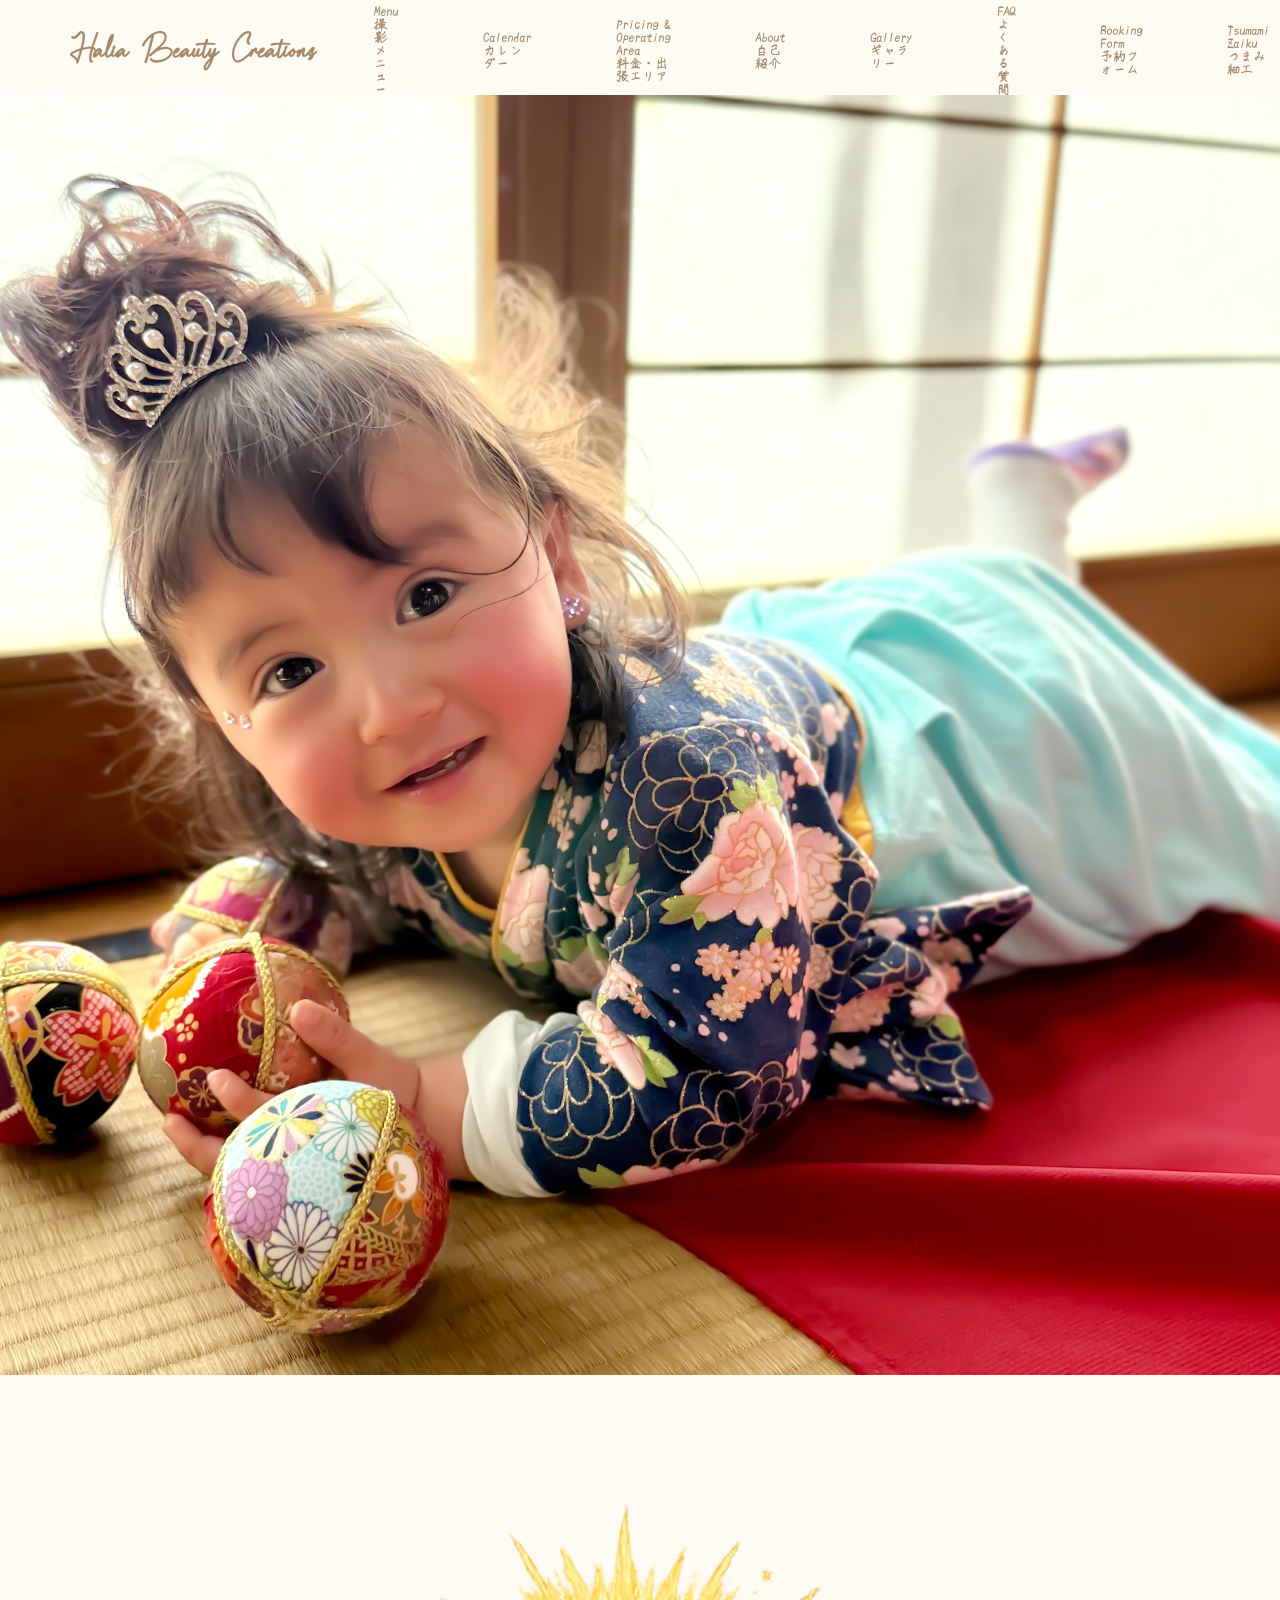
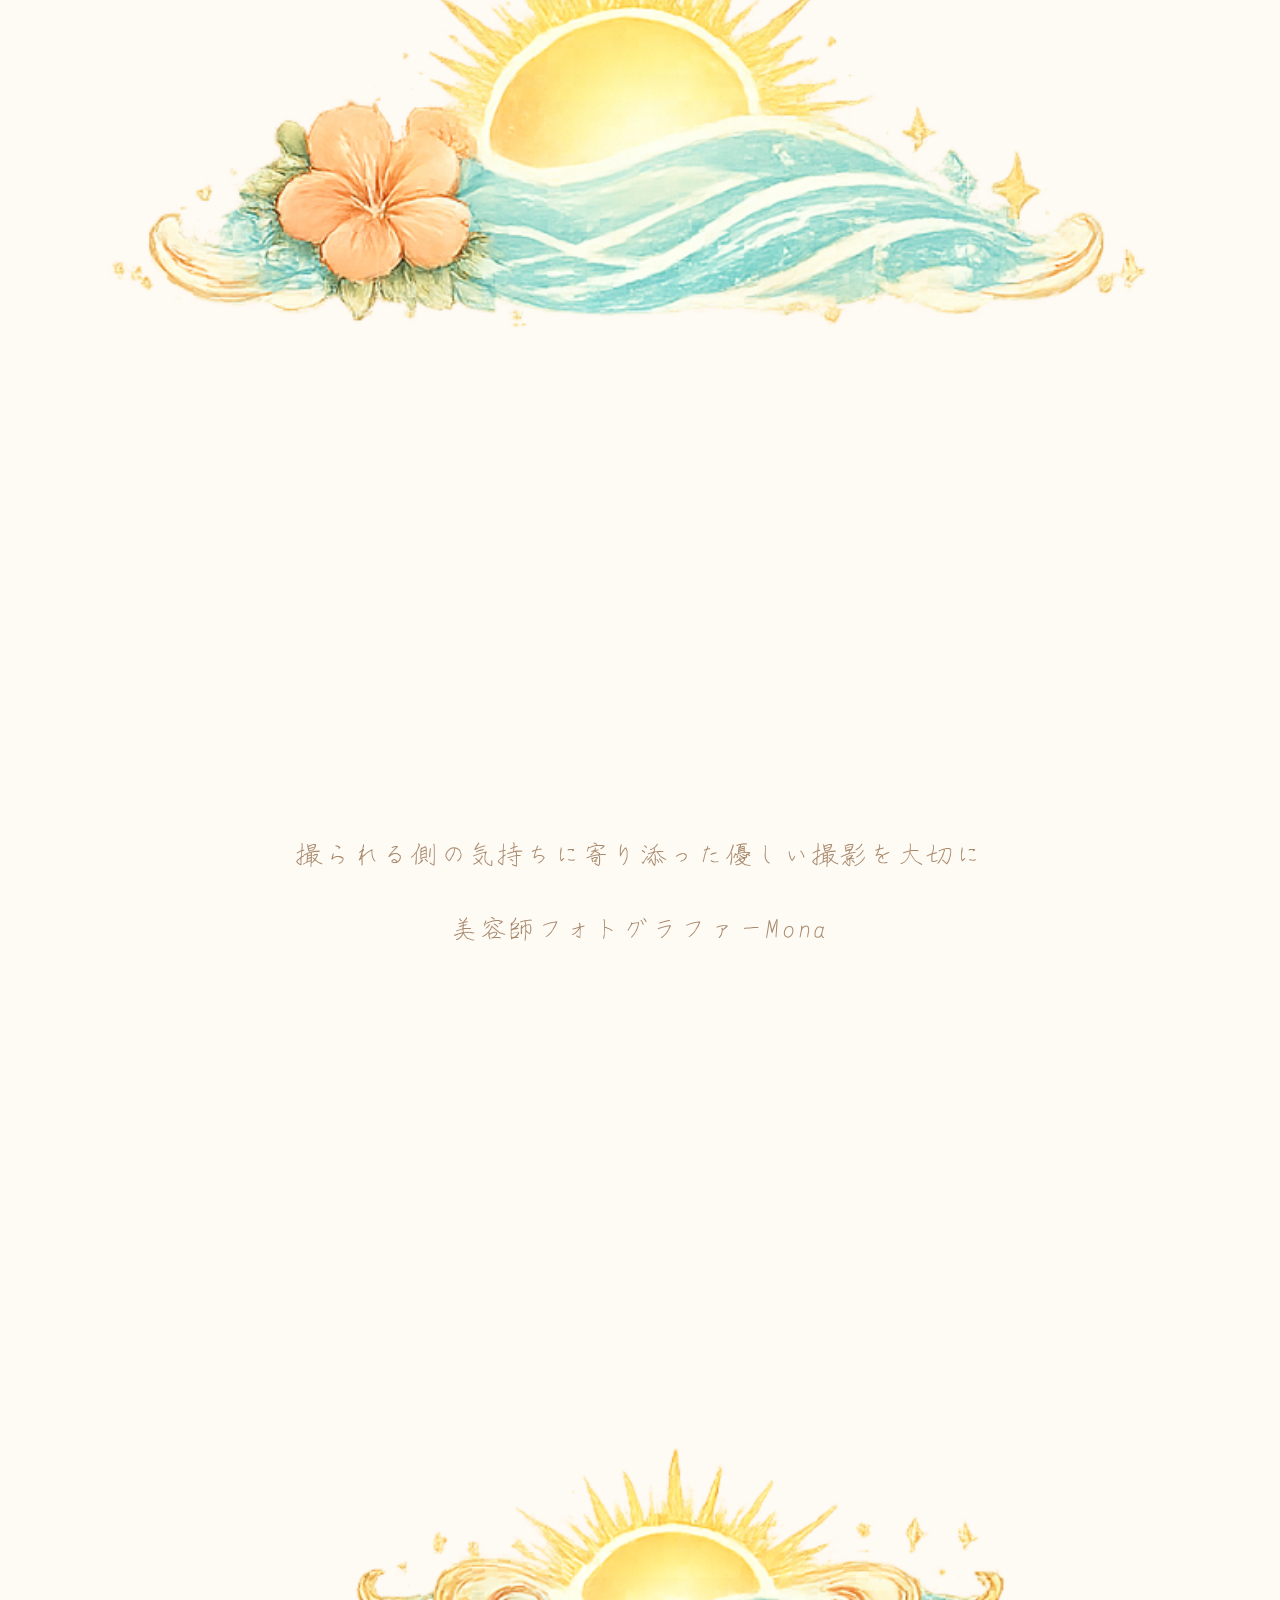
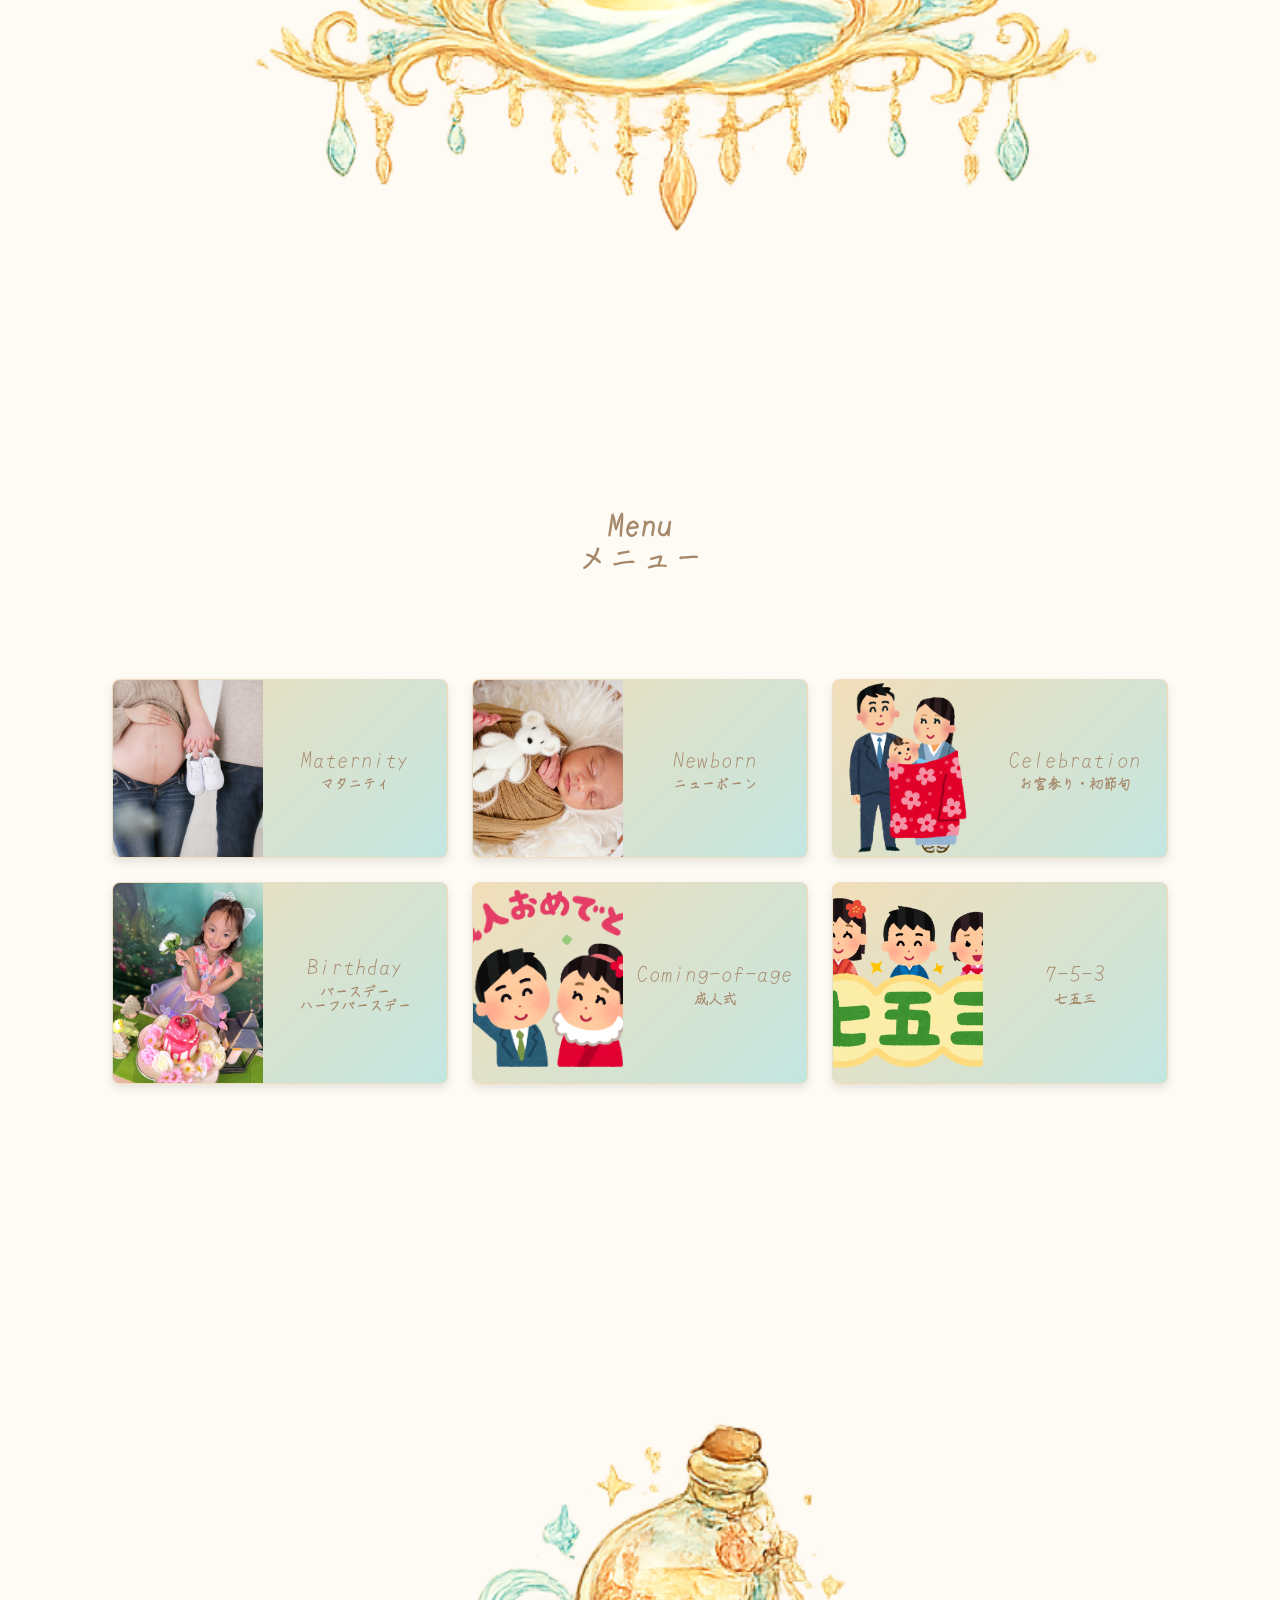
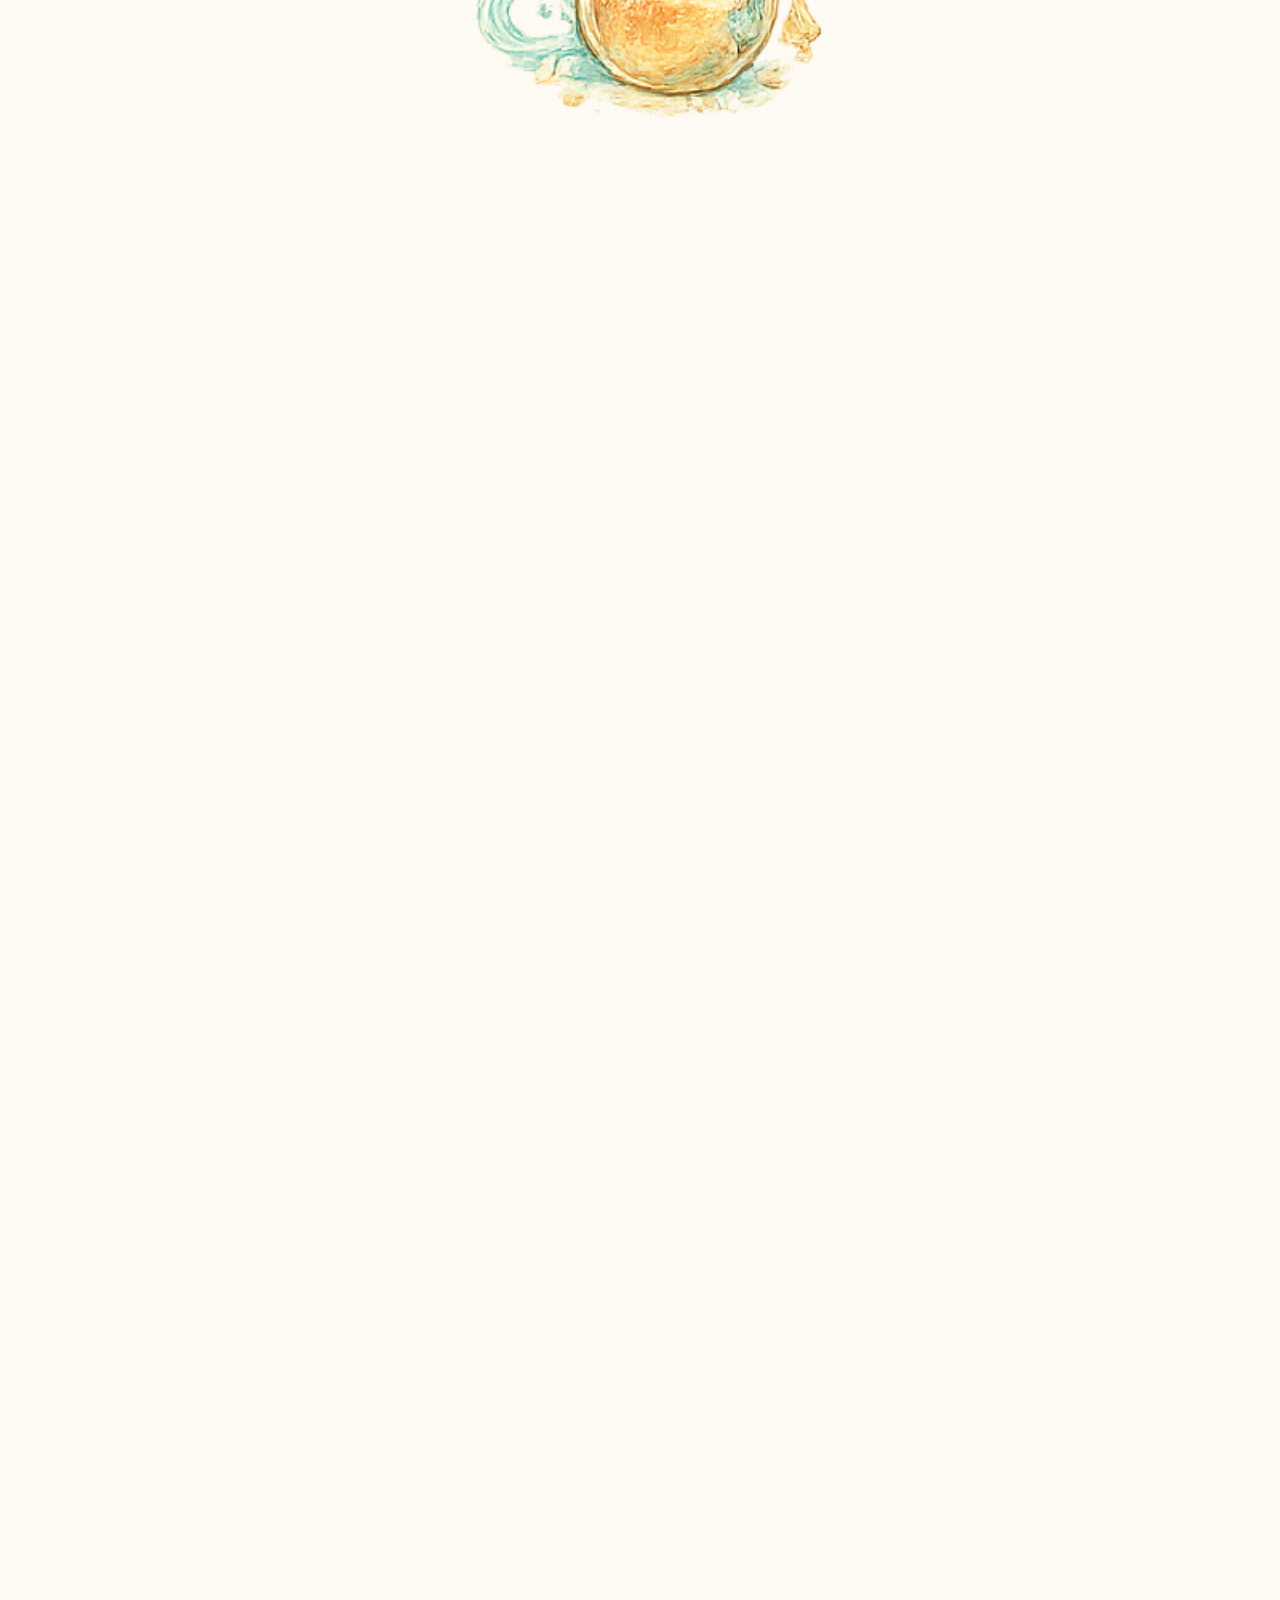
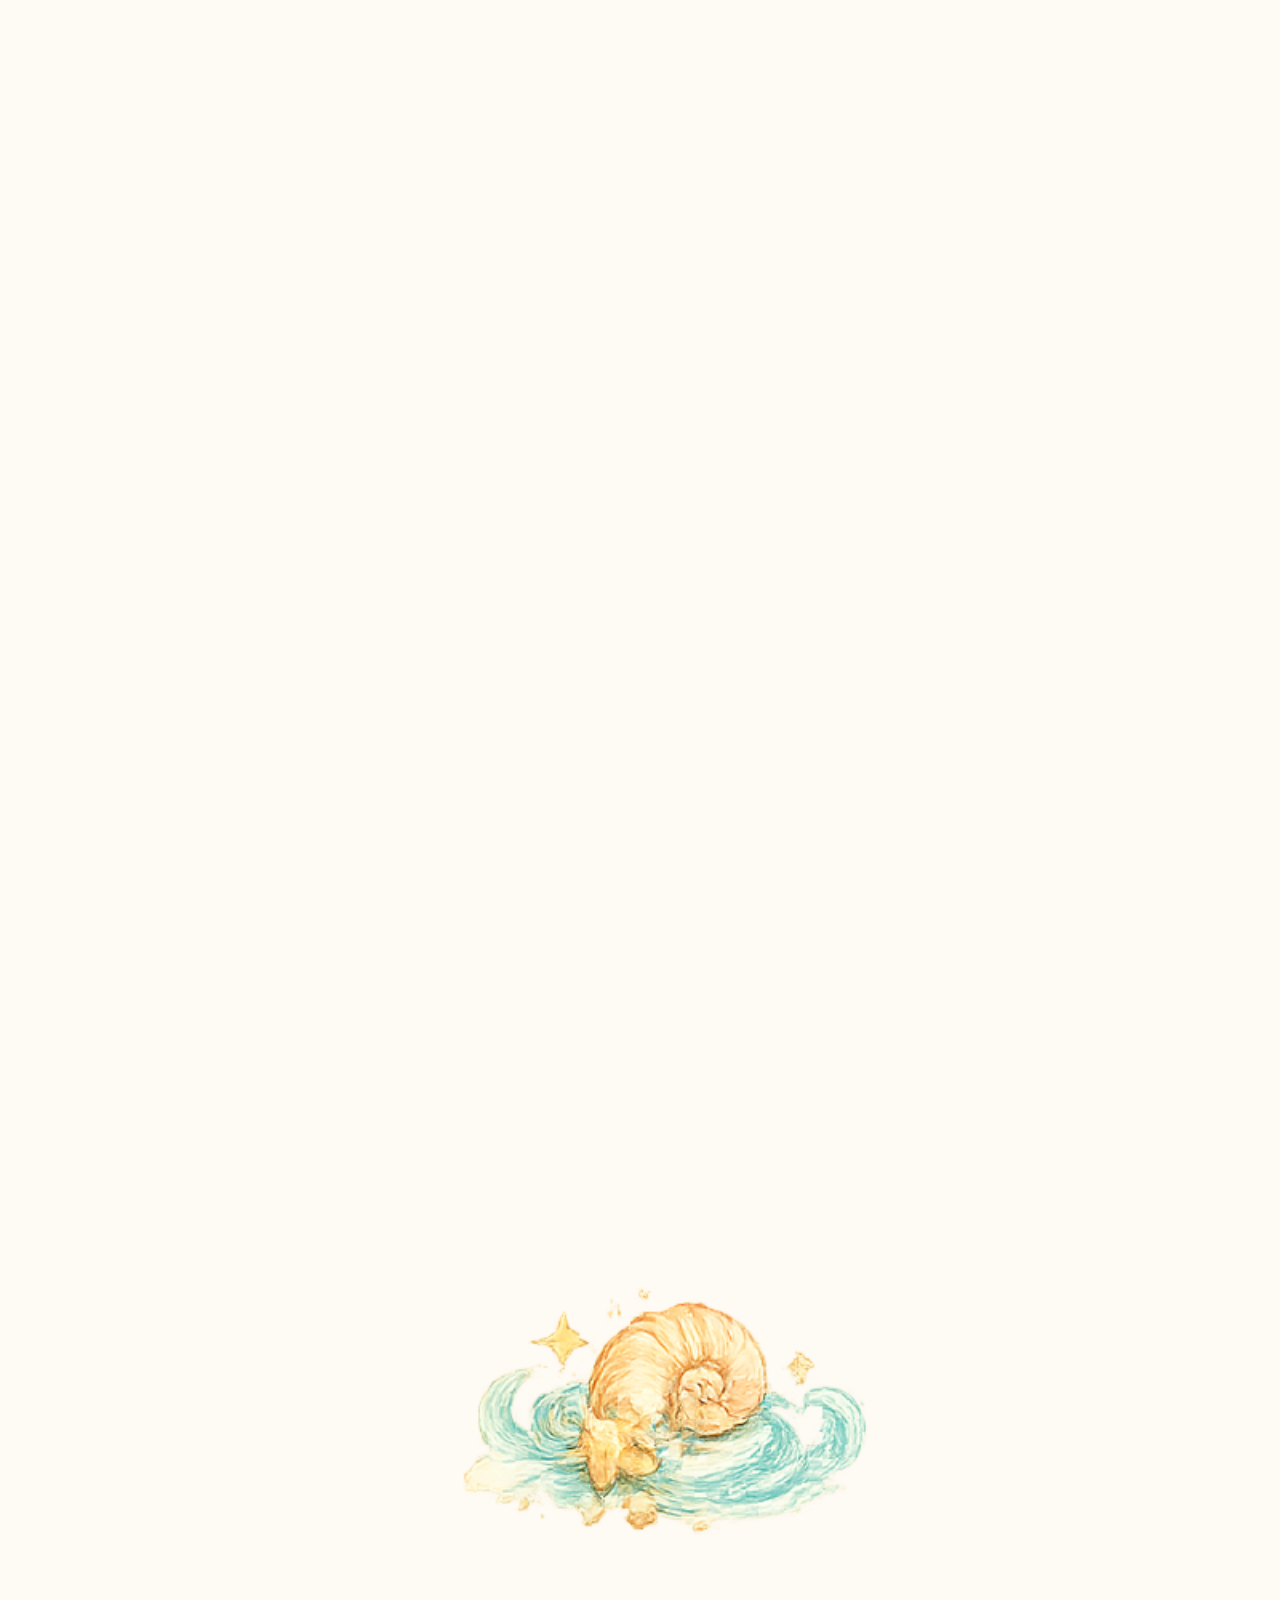
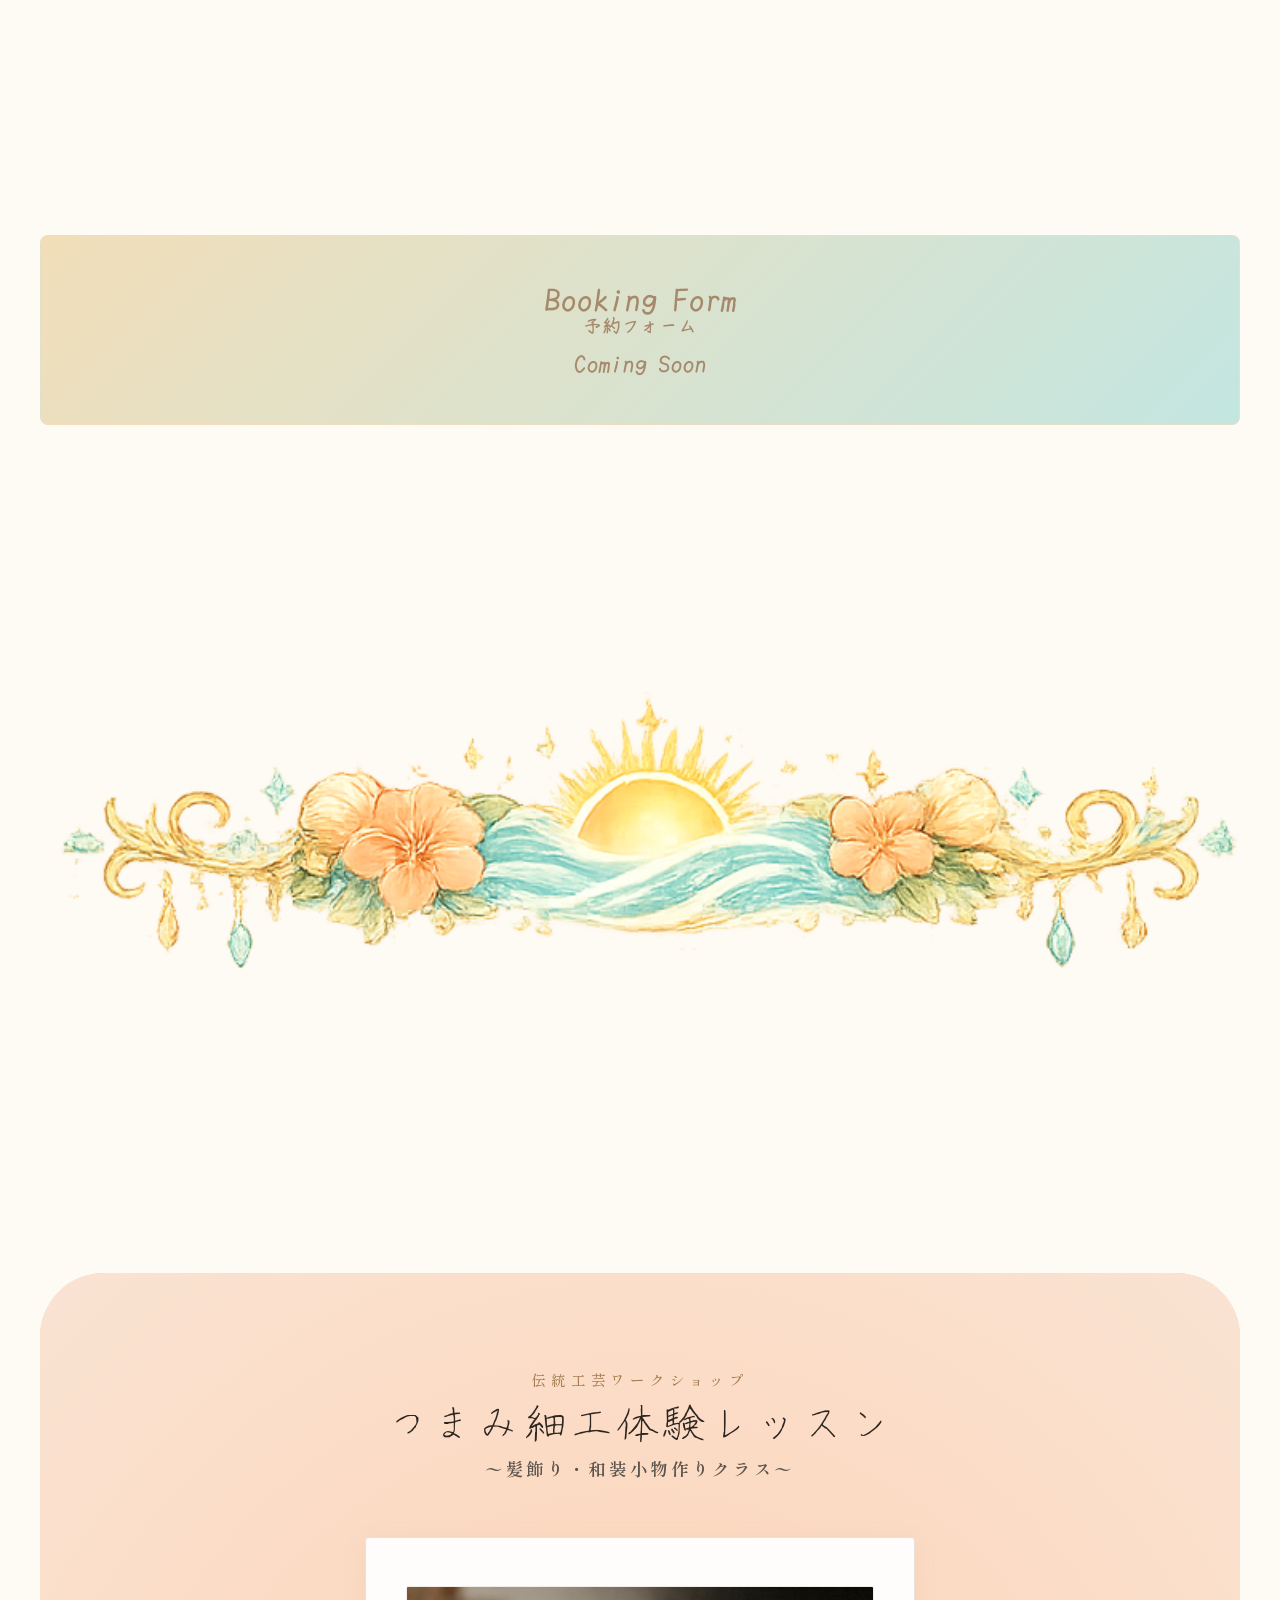
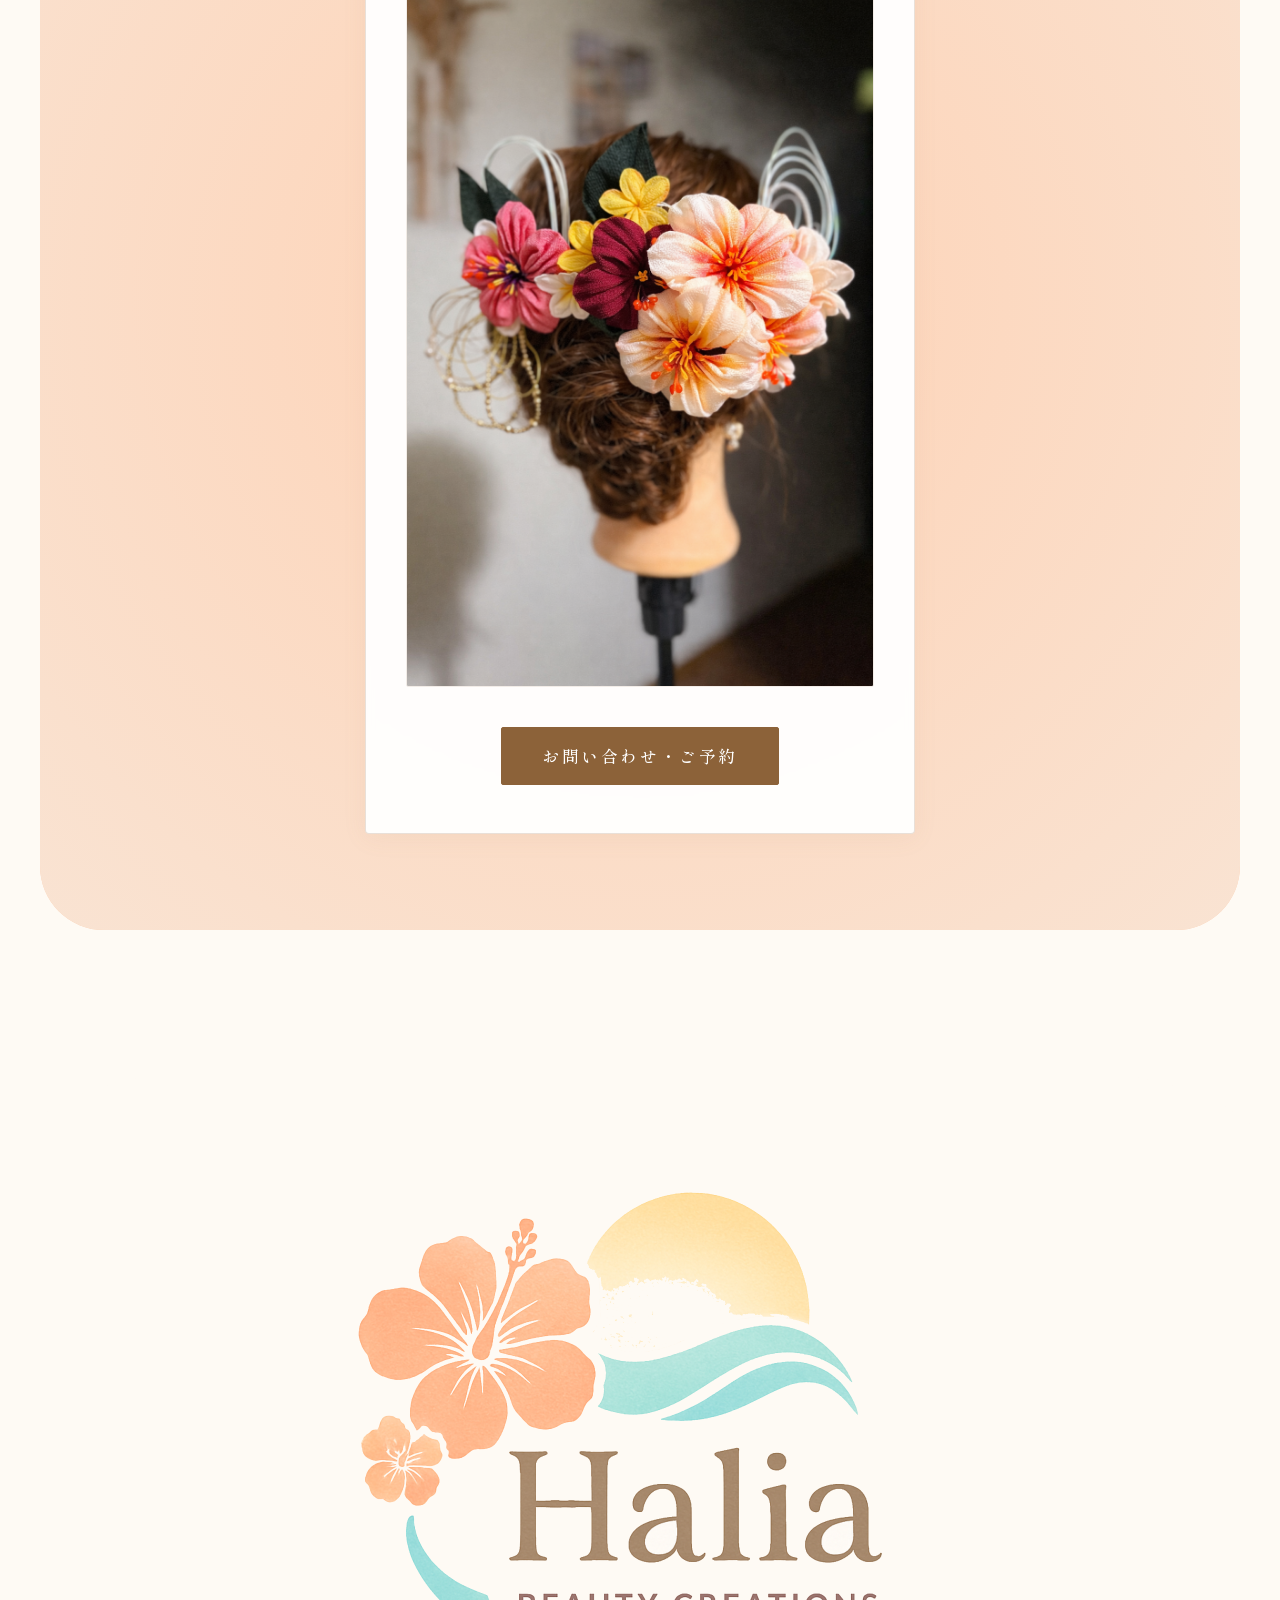
==== commit f4962aa9: "Fixed quote" ====
--- a/index.html
+++ b/index.html
@@ -74,7 +74,16 @@
 <section class="slogan-two">
     <div class="slogan-container-two">
       <div class="text-container">
-        <h1 class="slogan-animate"><br><br>撮られる側の気持ちに寄り添った<br> 優しい撮影を大切にしています <br><br>美容師フォトグラファー　Mona</h1>
+        <h1 class="slogan-animate">
+          撮られる側の<wbr>
+          気持ちに<wbr>
+          寄り添った<wbr>
+          優しい撮影を<wbr>
+          大切に
+          <br><br>
+          美容師<wbr>
+          フォトグラファー<wbr>
+          Mona</h1>
          </div>
       </div>
 </section>
@@ -184,8 +193,7 @@
           <h3>Coming Soon</h3><br><br>
           <h2 lang="en">Operating Area<br>出張エリア</h2>
           <p>
-            群馬県内を中心に出張（前橋市・高崎市・ 伊勢崎市・太田市など） ※その他地域はご相談ください。 
-            ※施術費用はお問い合わせください。（お見積もり額を出させていただきます。）
+          <br>群馬県内を<wbr>中心に出張<br><br>※その他地域は<wbr>ご相談ください
           </p>
         </div>
       </div>
@@ -382,7 +390,7 @@
   <div class="tsumami-container">
     <div class="tsumami-header">
       <span class="tsumami-subtitle">伝統工芸ワークショップ</span>
-      <h2>つまみ細工 体験レッスン</h2>
+      <h2>つまみ細工<wbr>体験レッスン</h2>
       <p class="tsumami-jp-title">〜髪飾り・和装小物作りクラス〜</p>
     </div>
     
--- a/style.css
+++ b/style.css
@@ -28,22 +28,6 @@
   width: 100%;
   max-width: 100%;
   overflow-x: hidden;
-}
-
-body {
-  scroll-behavior: smooth;
-  background-color: var(--base-color);  
-  background-image: 
-    url('/images/topLeftIcon2.png'), 
-    url('/images/topRightIcon2.png'); 
-  background-repeat: no-repeat;
-  background-attachment: scroll;
-  
-  background-position: 
-    left -2rem top 20px,
-    right -2rem top 20px;
-    
-  background-size: 25vw auto, 25vw auto;
 }
 
 :root {
@@ -408,6 +392,71 @@
 .slogan-two .slogan-animate {
   font-size: clamp(2rem, 5vw, 3rem);
   font-weight: 600;
+}
+
+.slogan-two {
+  width: 100%;
+  padding: 6rem 1.5rem;
+  background-color: var(--base-color); /* 既存の薄いベージュ背景 */
+  display: flex;
+  justify-content: center;
+  align-items: center;
+  box-sizing: border-box;
+}
+
+.slogan-container-two {
+  width: 100%;
+  max-width: 950px; /* 横幅を十分に広げて、文章が途中で詰まらないように拡張 */
+  margin: 0 auto;
+  display: flex;
+  justify-content: center;
+}
+
+.slogan-two .text-container {
+  width: 100%;
+  text-align: center;
+}
+
+.slogan-two h1.slogan-animate {
+  font-family: var(--font-japanese-heading);
+  color: var(--text-color); /* メインのブラウン系テキストカラー */
+  font-size: 1.65rem;
+  font-weight: 500;
+  line-height: 2.2; /* 行間をゆったりと持たせ、美しい文字組みに */
+  letter-spacing: 0.1em;
+  margin: 0;
+  
+  /* ─── 日本語の改行コントロール ─── */
+  word-break: keep-all;
+  overflow-wrap: break-word;
+  display: inline-block;
+  width: 100%;
+}
+
+/* 役職・お名前部分（Mona）のフォントサイズや余白の微調整 */
+.slogan-two h1.slogan-animate br + br,
+.slogan-two h1.slogan-animate br {
+  content: "";
+  margin-top: 1rem;
+  display: block;
+}
+
+/* ==========================================================================
+   Responsive Viewports (Mobile & Tablet)
+   ========================================================================== */
+@media (max-width: 768px) {
+  .slogan-two {
+    padding: 4.5rem 1rem;
+  }
+
+  .slogan-container-two {
+    width: 95%; /* スマホ画面の左右いっぱいに使えるように調整 */
+  }
+
+  .slogan-two h1.slogan-animate {
+    line-height: 2;
+    letter-spacing: 0.05em;
+  }
 }
 
 section .flex-container {
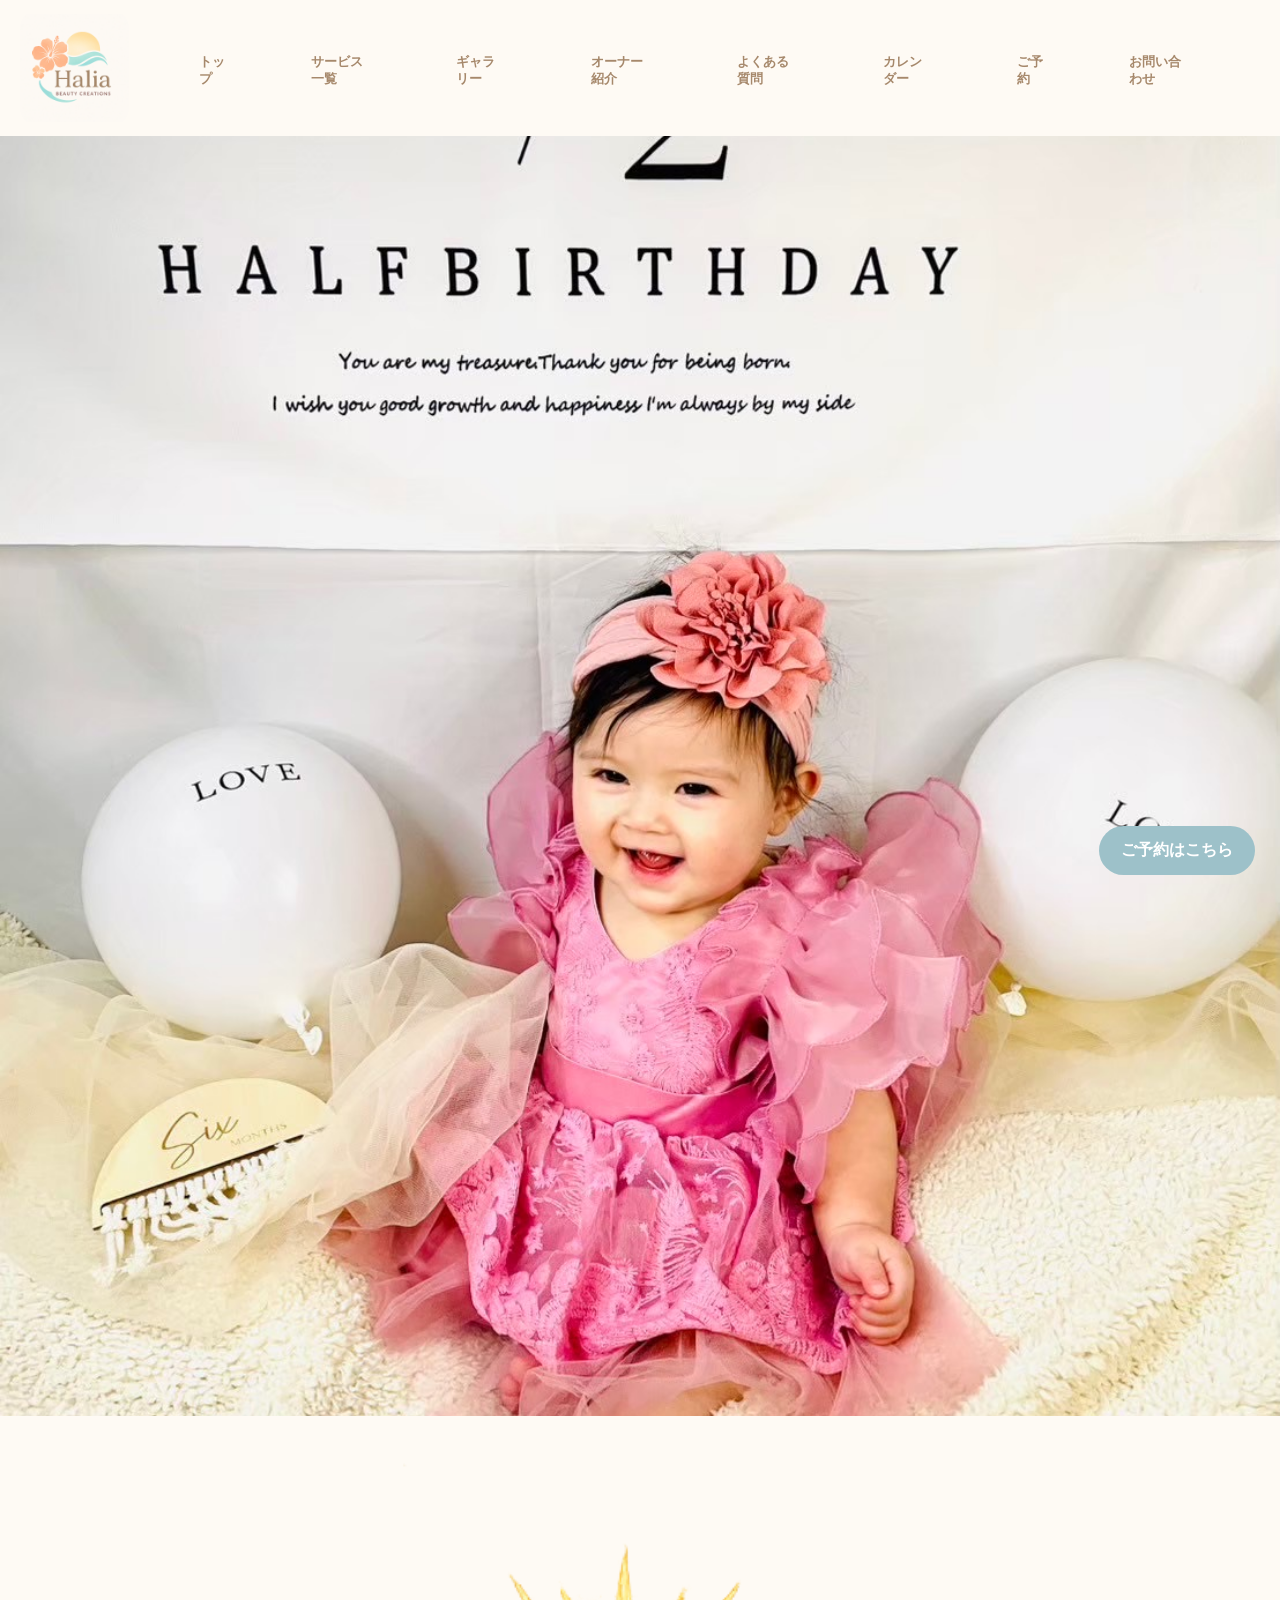
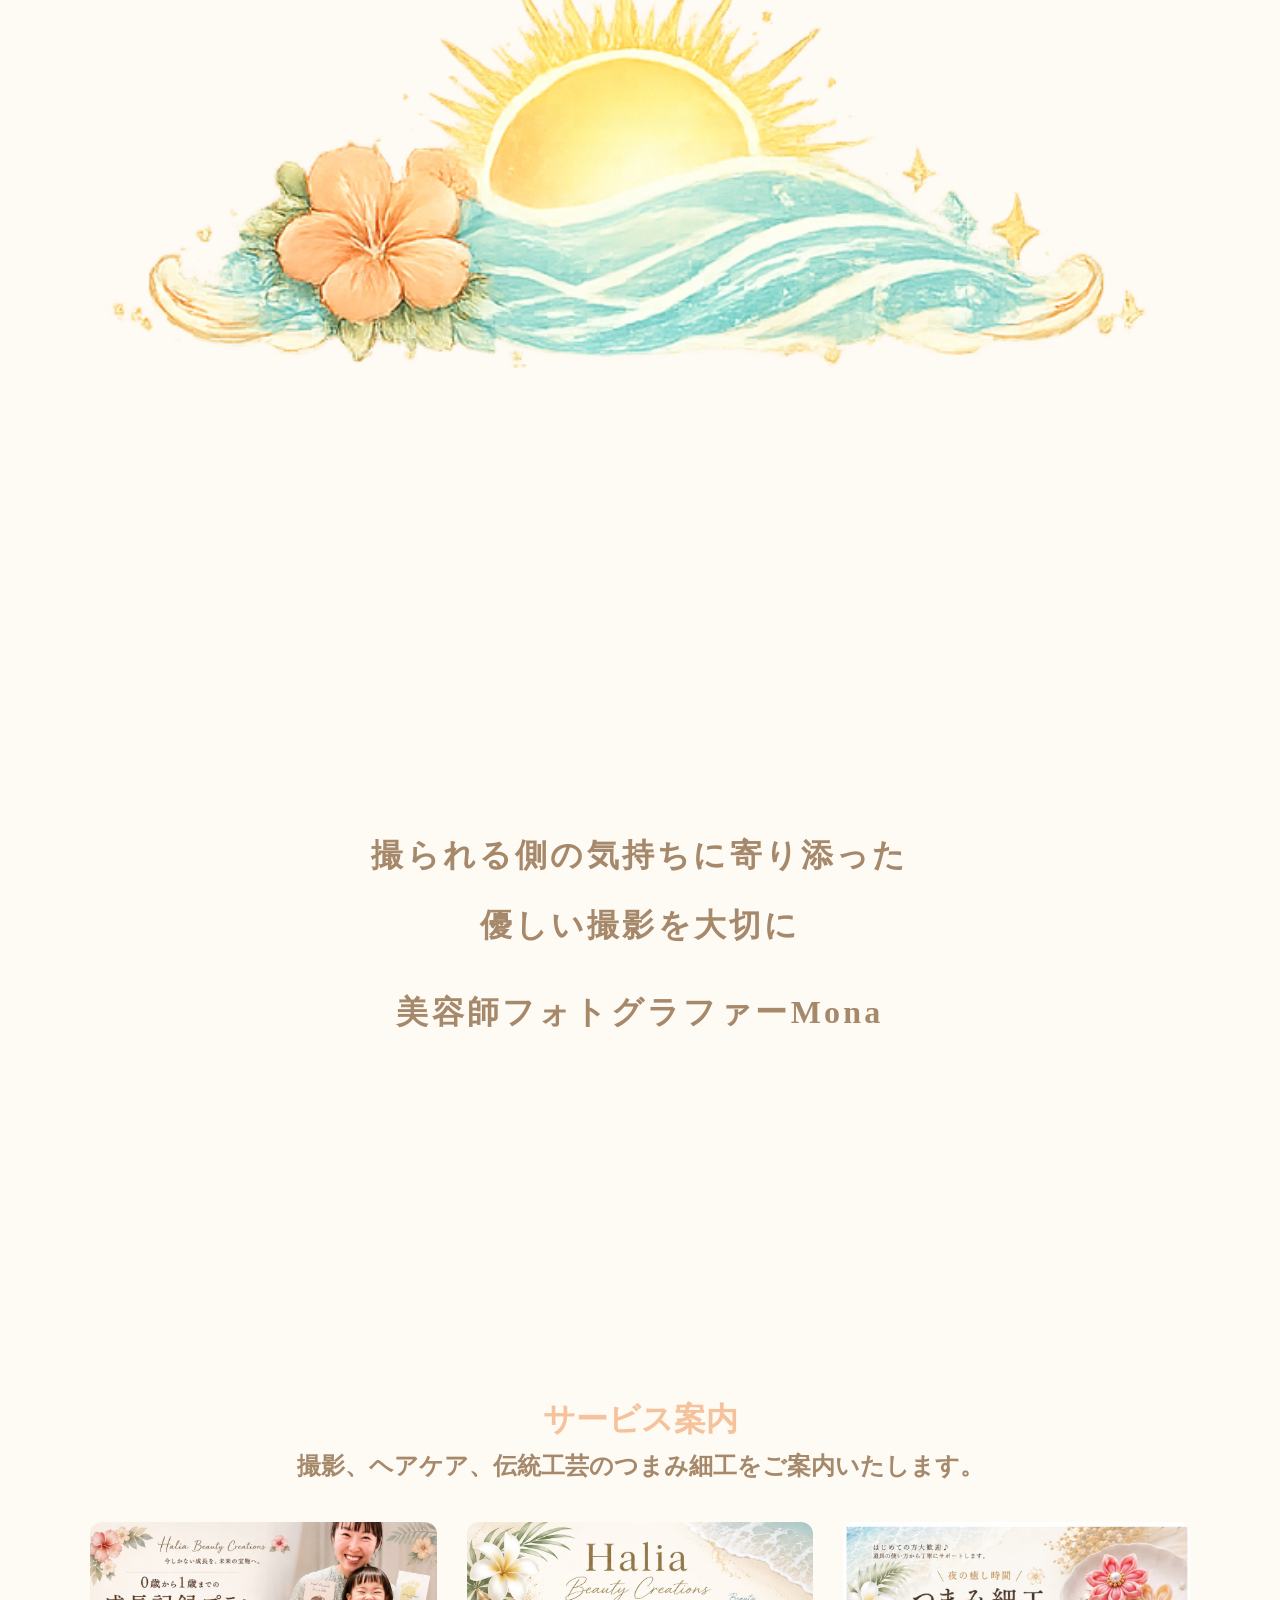
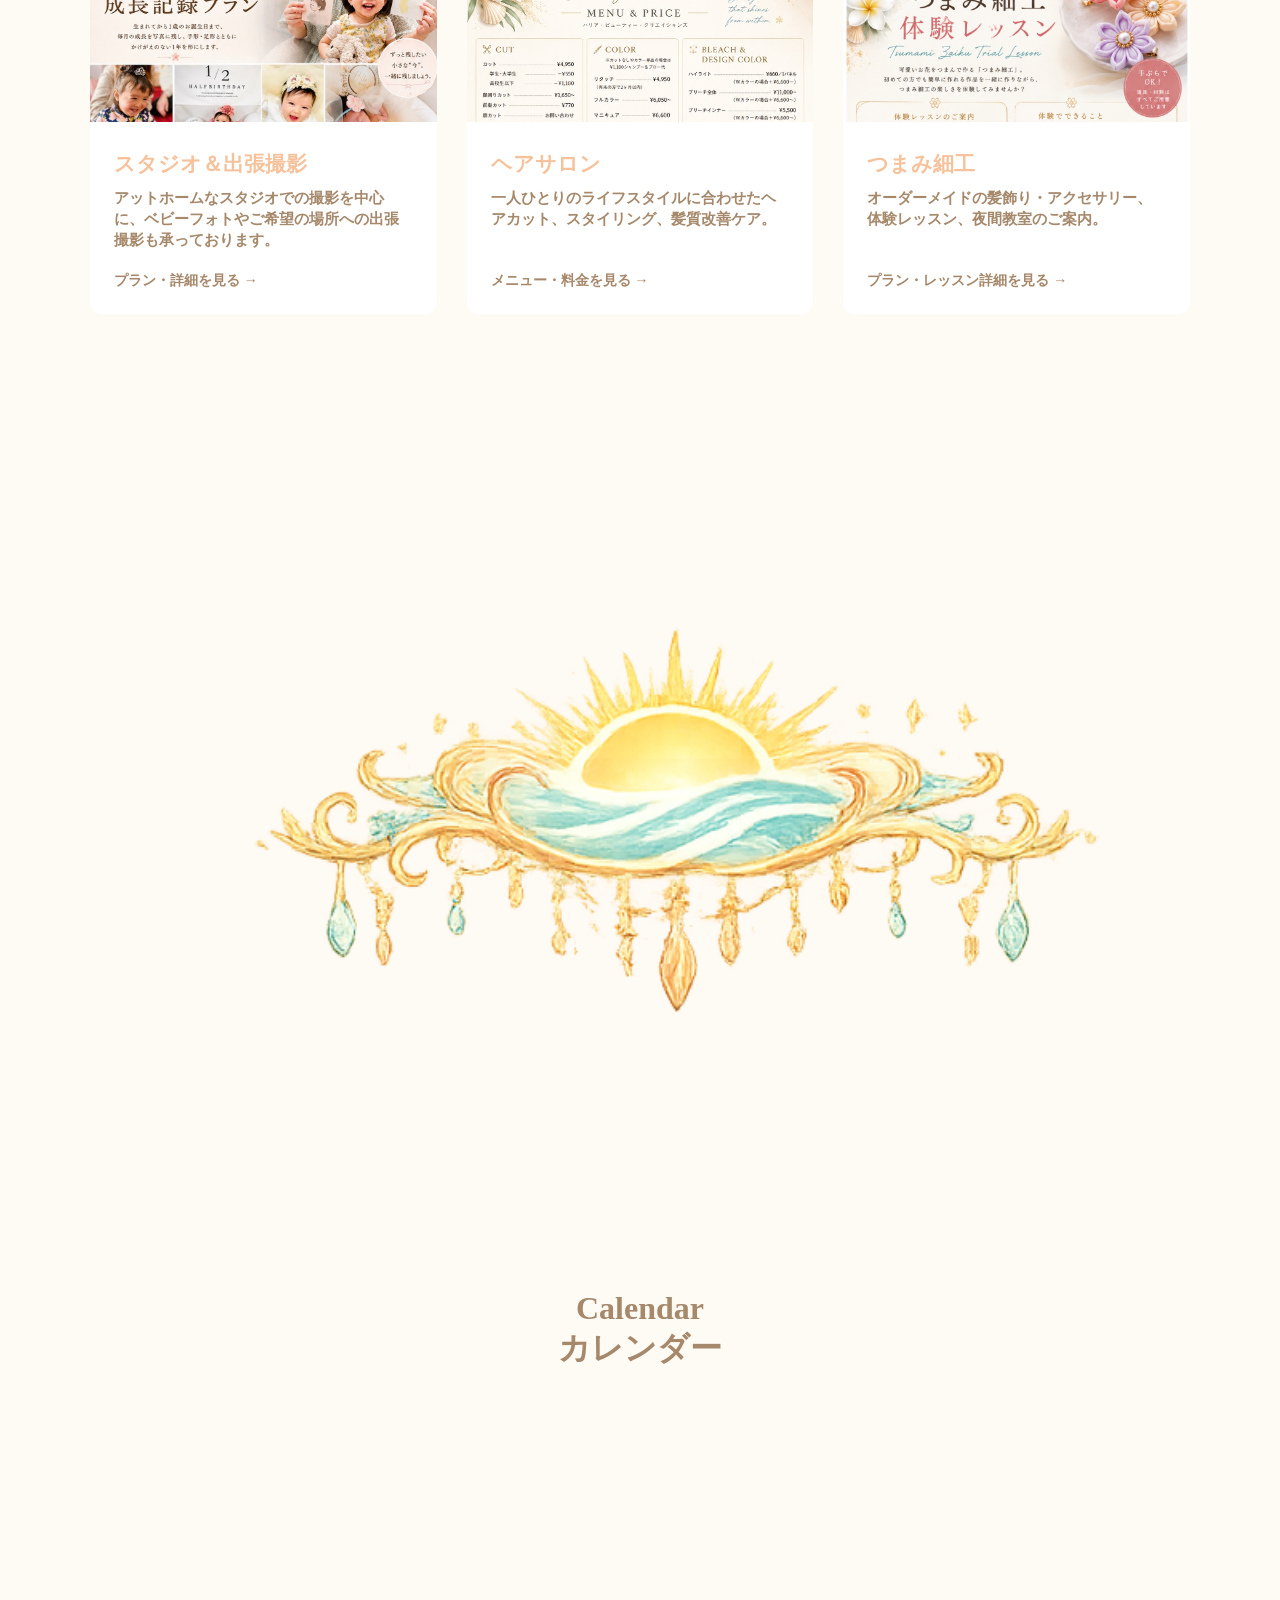
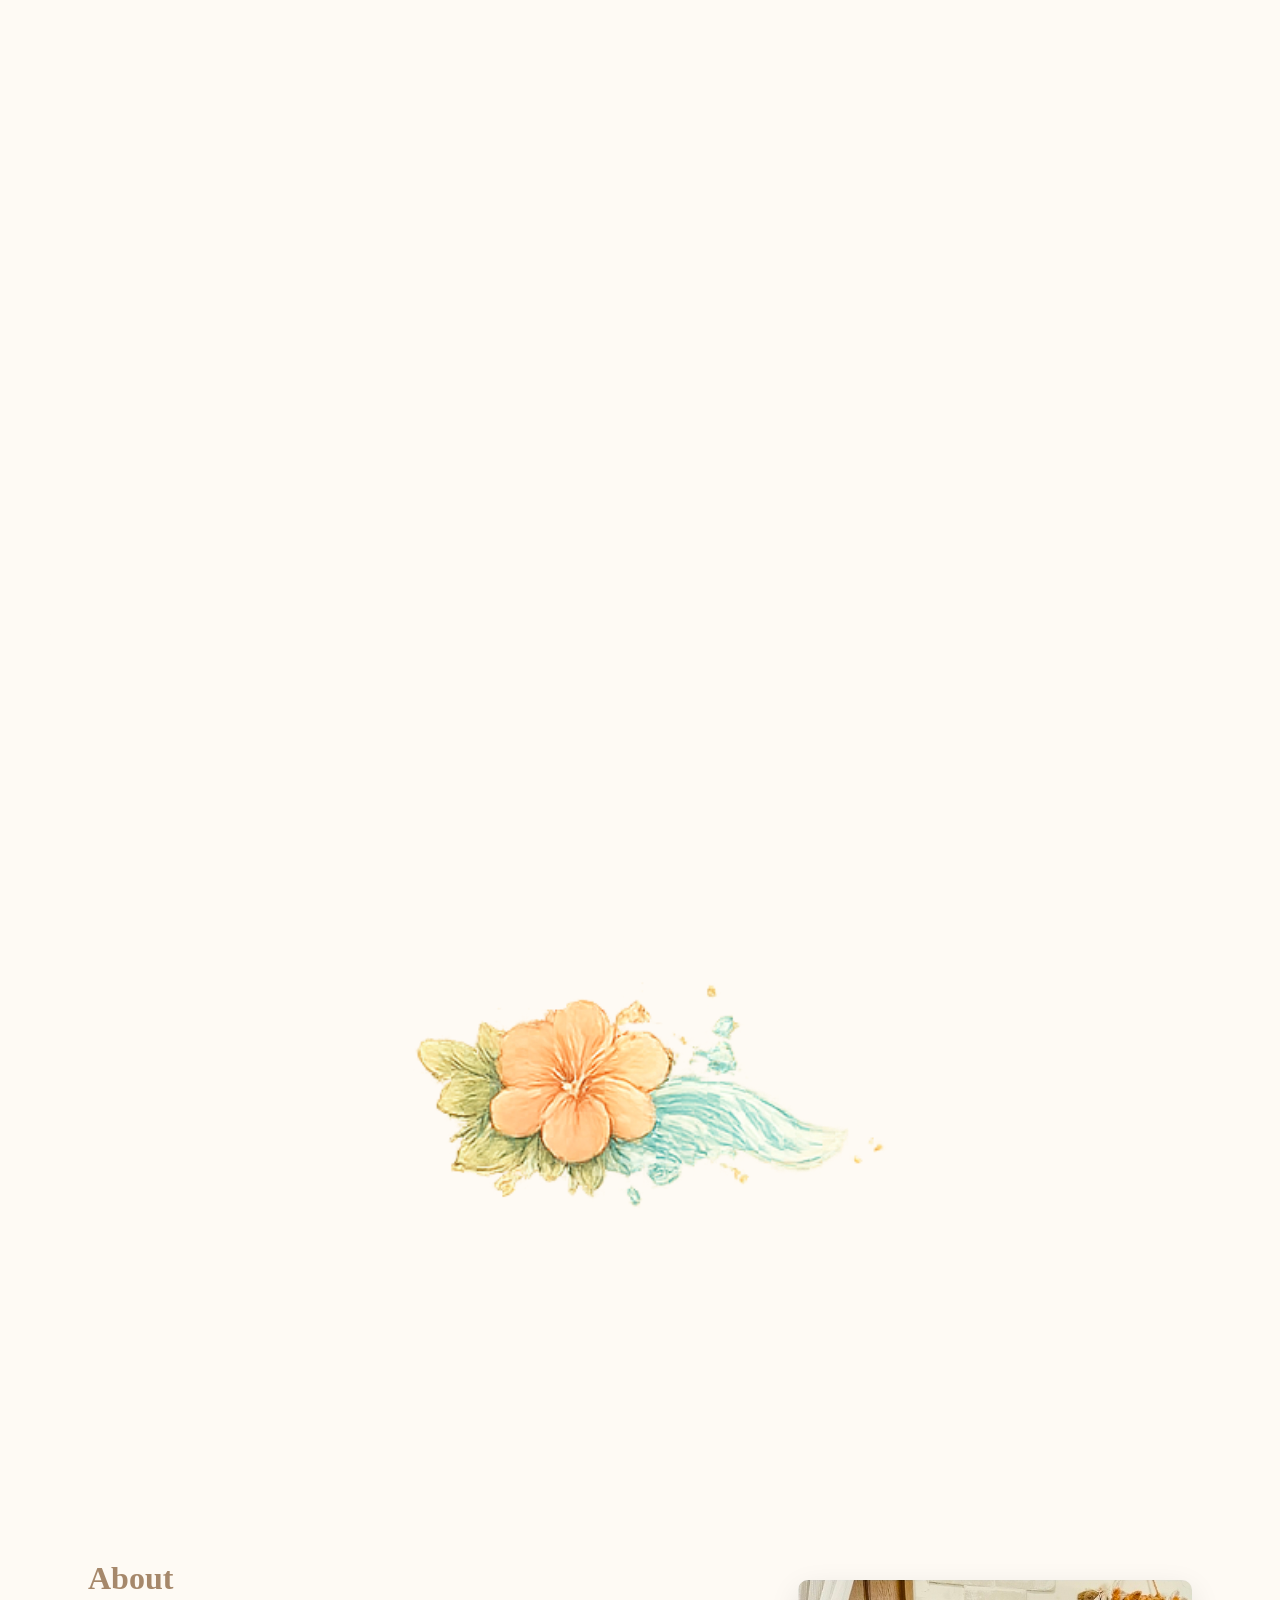
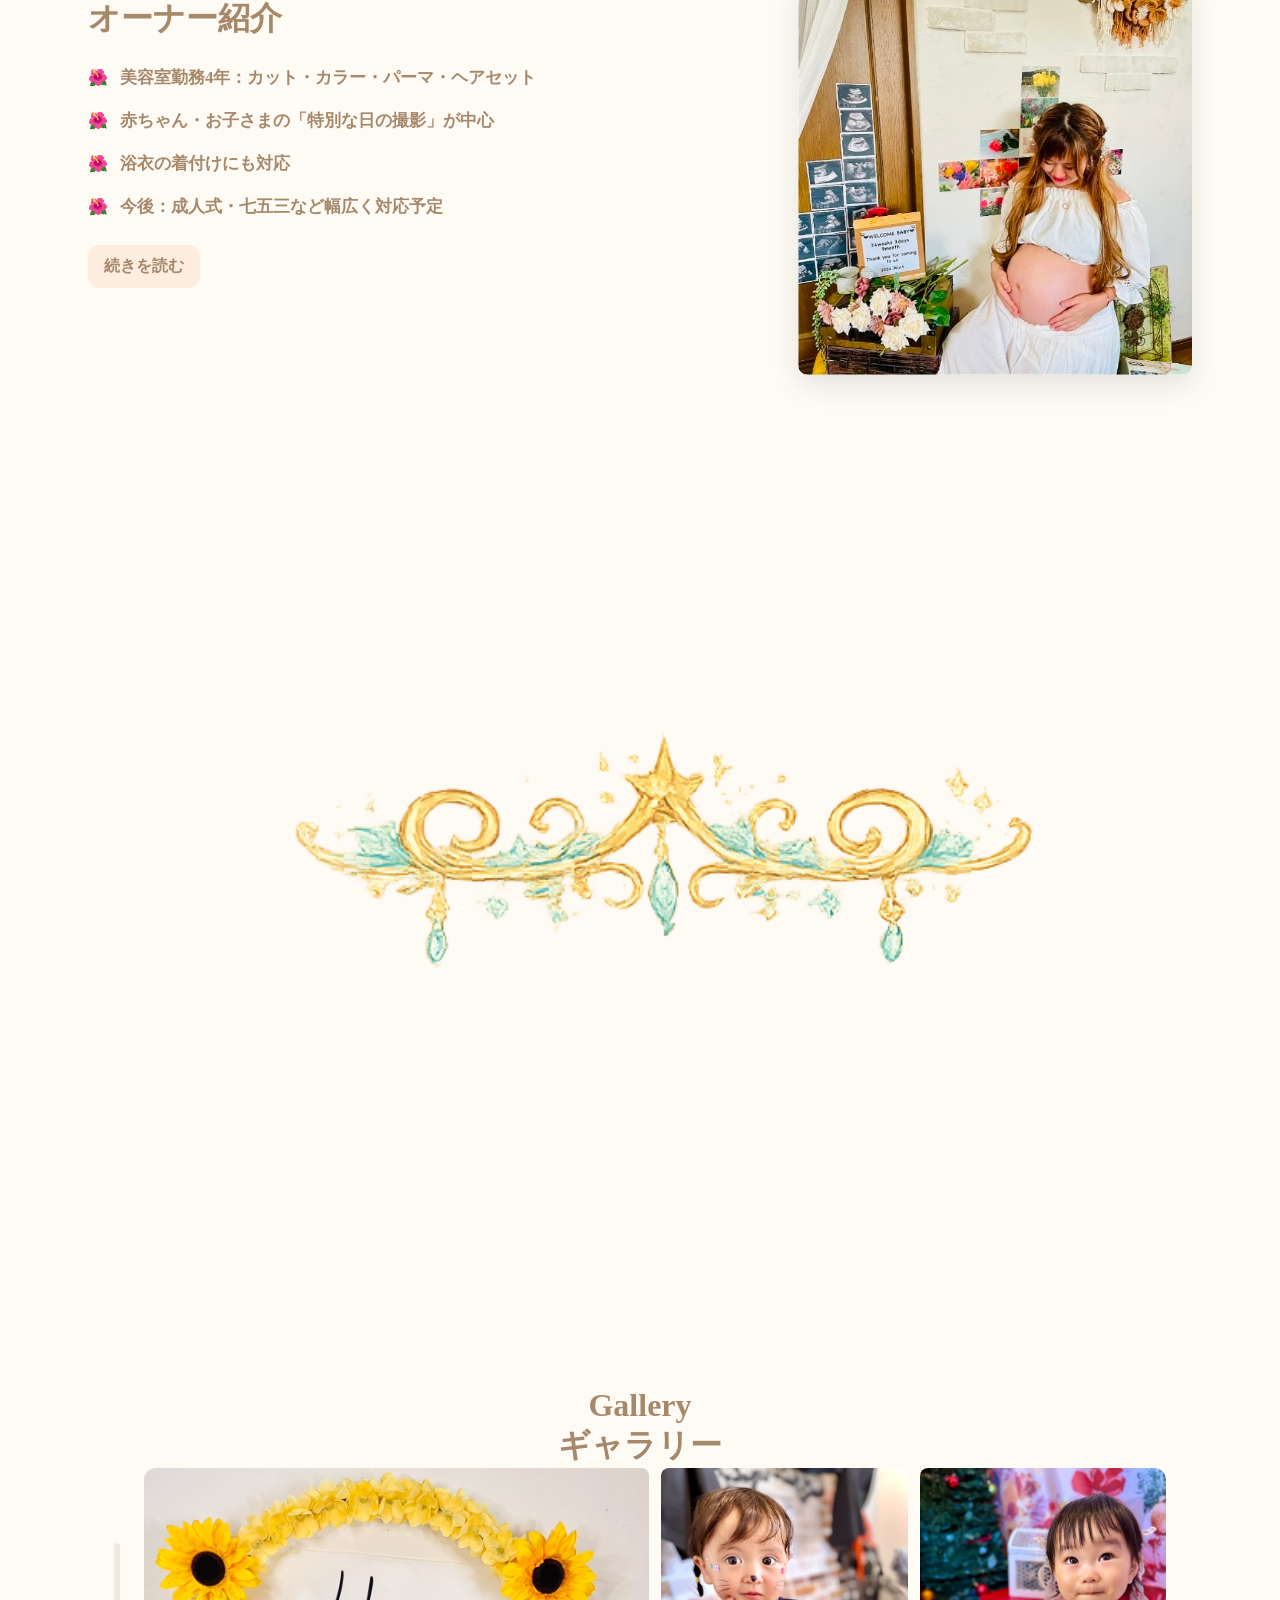
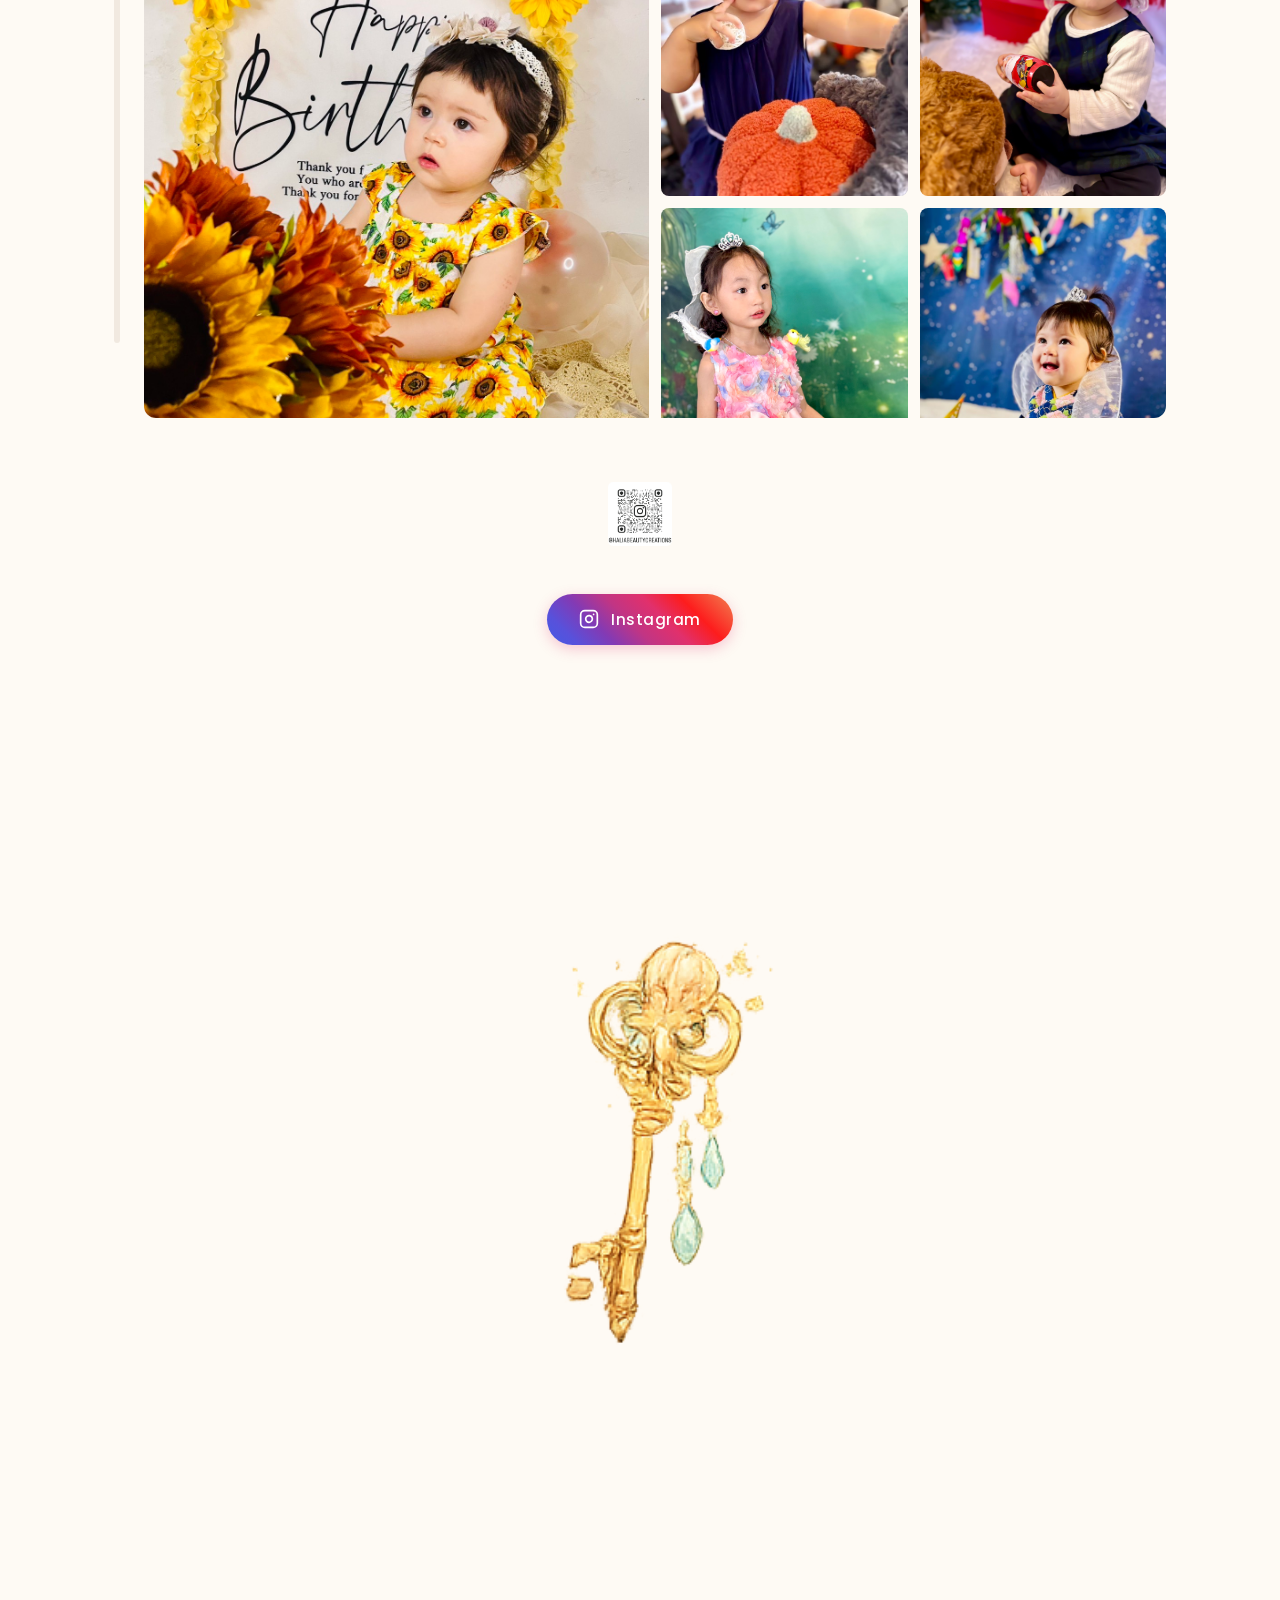
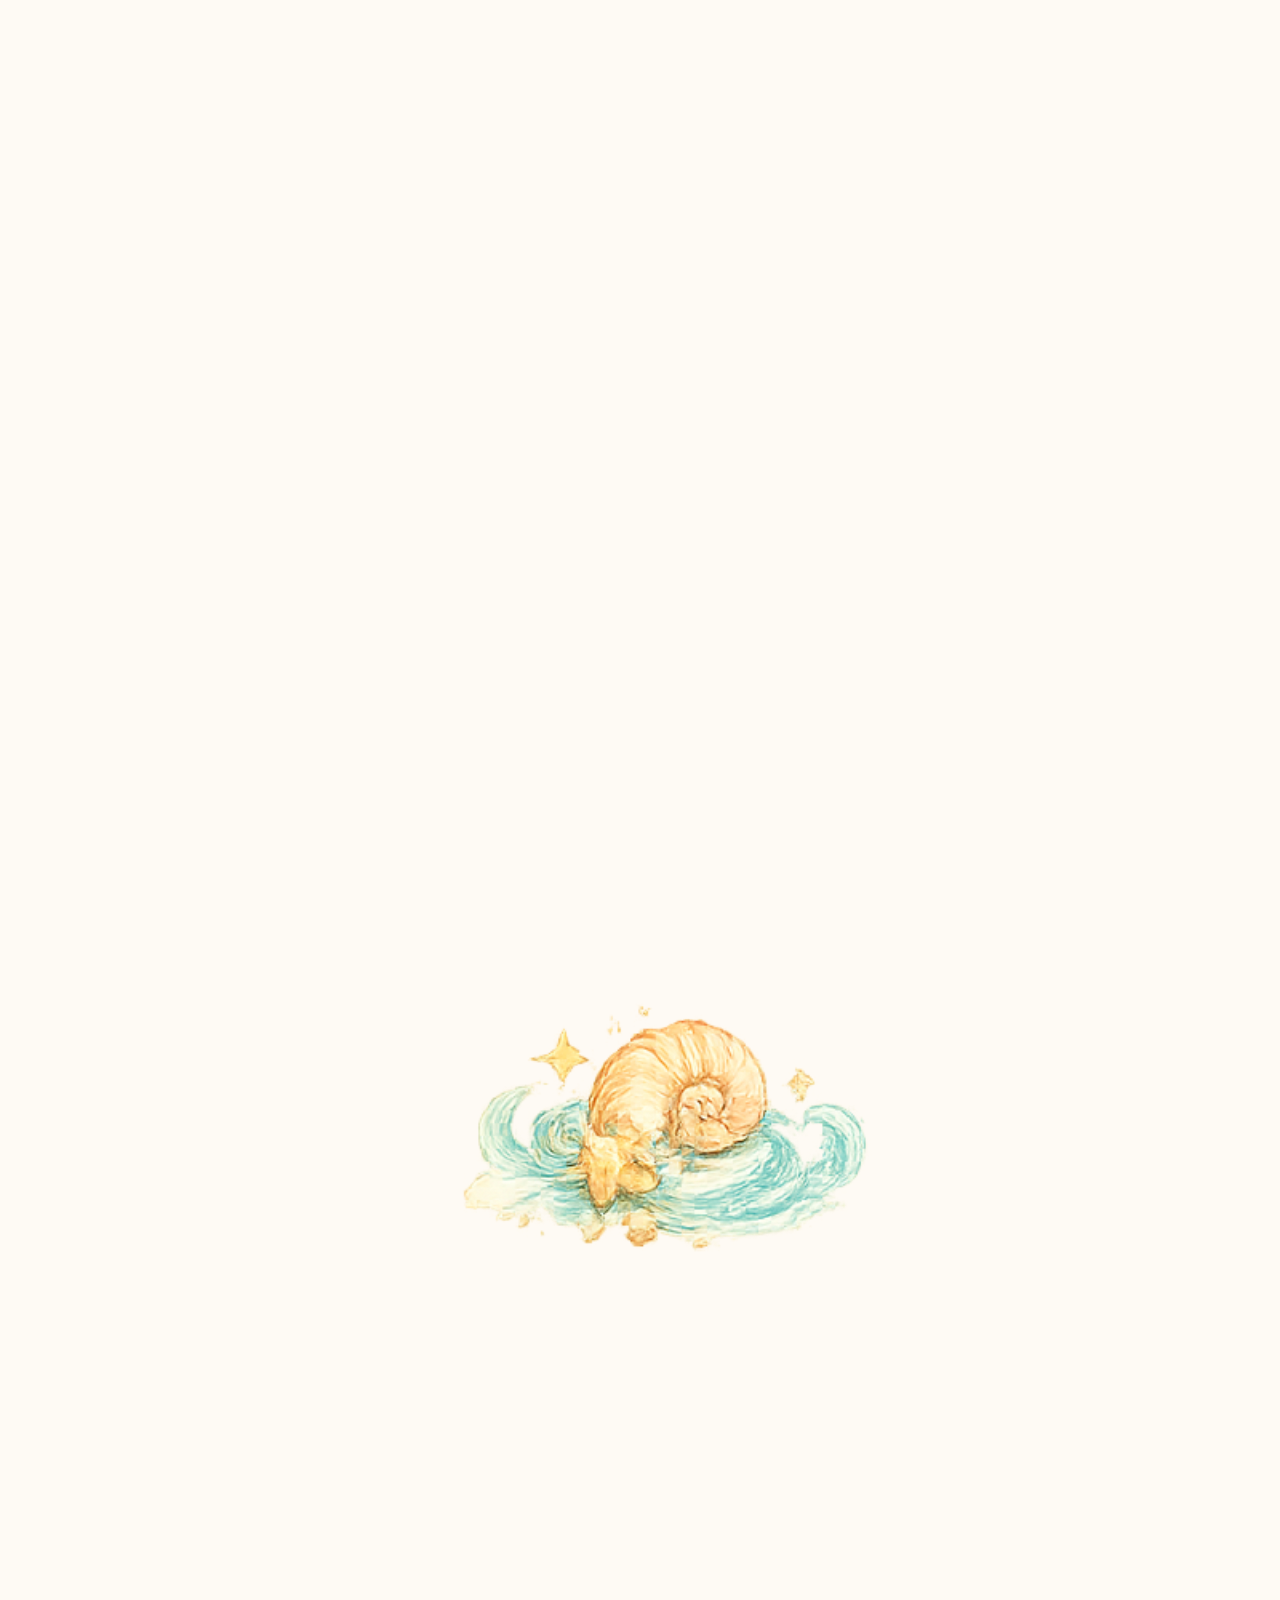
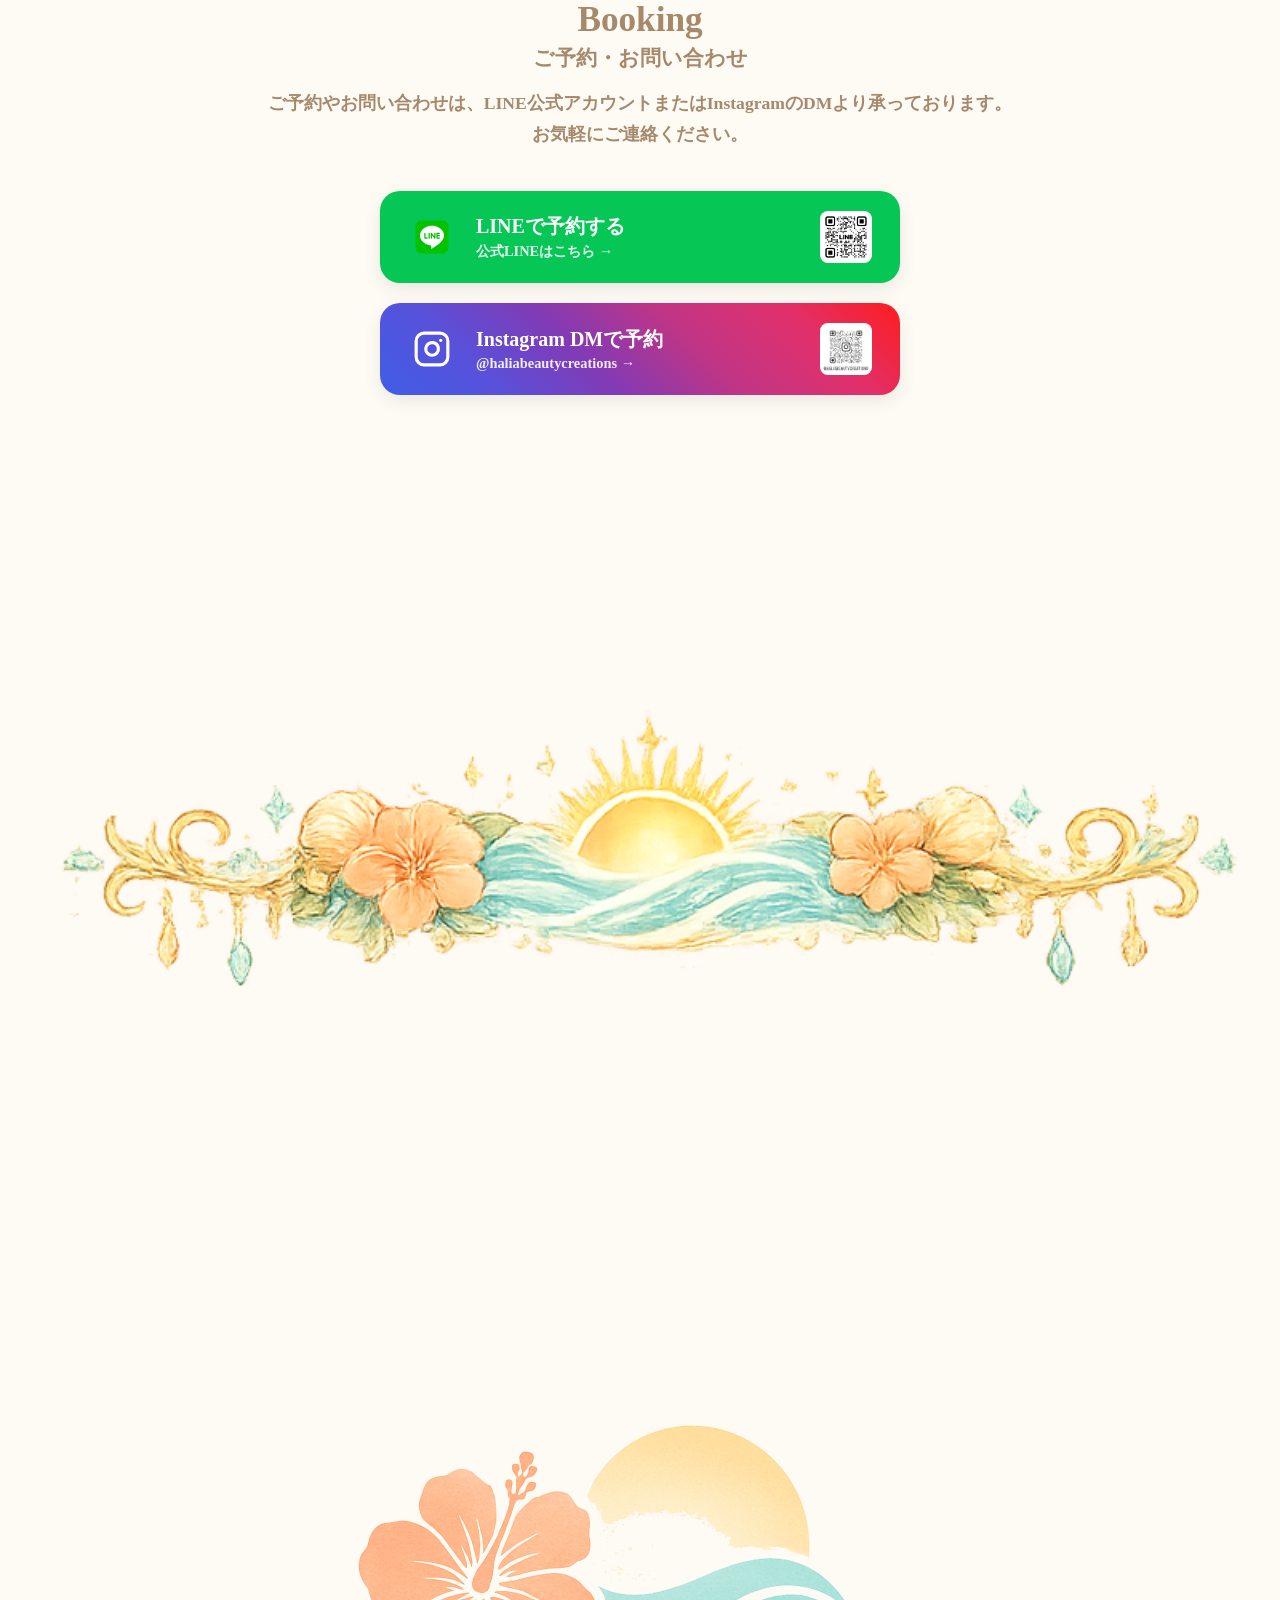
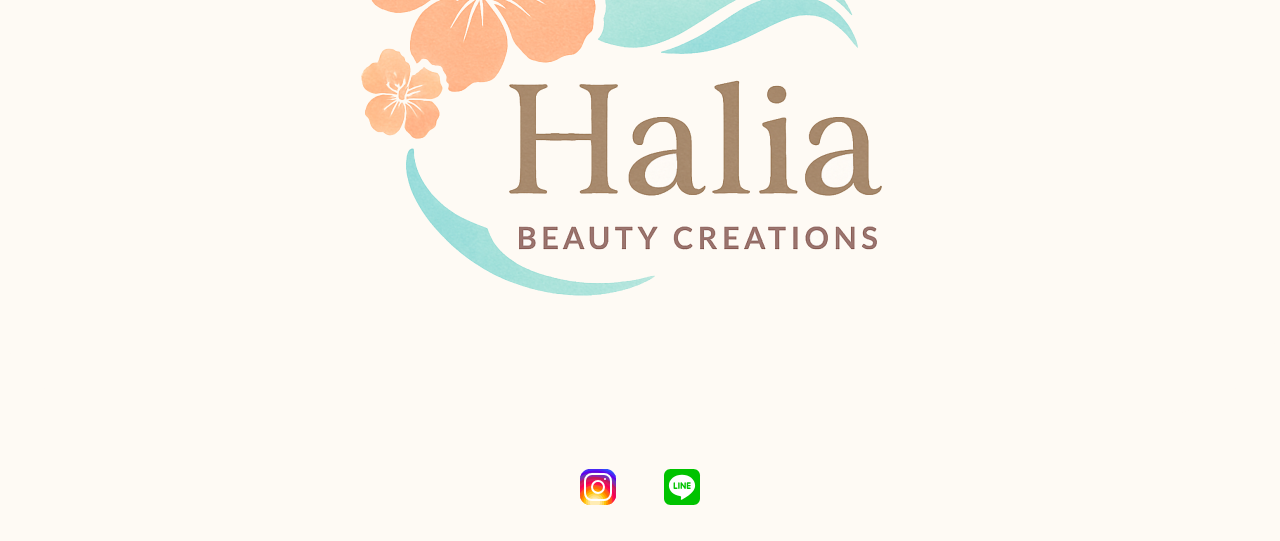
==== commit 63b6c23c: "Major changes Added sub-pages for each of the three services. Added downloadable pdfs. Updated Booki" ====
--- a/index.html
+++ b/index.html
@@ -3,48 +3,55 @@
 <head>
     <meta charset="UTF-8">
     <meta name="viewport" content="width=device-width, initial-scale=1.0">
-    <title>Halia Beauty Creations</title>
-    <link rel="stylesheet" href="style.css">
+    <title>Halia Beauty Creations Home | Photography, Salon & Craft</title>
+    <link rel="stylesheet" href="css/main.css">
     <script src="main.js" defer></script>
     <link rel="preconnect" href="https://fonts.googleapis.com">
     <link rel="preconnect" href="https://fonts.gstatic.com" crossorigin>
     <link href="https://fonts.googleapis.com/css2?family=Inter:ital,opsz,wght@0,14..32,100..900;1,14..32,100..900&display=swap" rel="stylesheet">
     <link href='https://fonts.googleapis.com/css?family=Poppins' rel='stylesheet'>
 </head>
-
-<button id="backToTop" aria-label="Back to top">↑</button>
-
 <body>
+
+<!--<button id="backToTop" aria-label="Back to top">↑</button>-->
+
+<a href="#booking-form" class="floating-cta">
+    <span class="cta-text">ご予約はこちら</span>
+  </a>
+
+<header class="site-header">
+  <div class="header-container">
+    <a href="index.html" class="nav-brand">
+      <img src="images/logo.png" alt="Halia Beauty Creations Logo" class="brand-logo">
+    </a>
   <nav>
-    <a href="#" class="nav-brand">Halia Beauty Creations</a>
     <ul class="sidebar">
       <li onclick=hideSidebar(event)><a href="#"><svg xmlns="http://www.w3.org/2000/svg" height="26" viewBox="0 96 960 960" width="26"><path d="m249 849-42-42 231-231-231-231 42-42 231 231 231-231 42 42-231 231 231 231-42 42-231-231-231 231Z"/></svg></a></li>
-      <li lang="en"><a href="#menu">Menu<br>撮影メニュー</a></li>
-      <!--<li lang="en"><a href="#services">Services<br>サービス内容</a></li>-->
-      <li lang="en"><a href="#calendar">Calendar<br>カレンダー</a></li>
-      <li lang="en"><a href="#pricing-operating-area">Pricing & Operating Area<br>料金・出張エリア</a></li>
-      <li lang="en"><a href="#about">About<br>自己紹介</a></li>
-      <li lang="en"><a href="#gallery">Gallery<br>ギャラリー</a></li>
-      <li lang="en"><a href="#faq">FAQ<br>よくある質問</a></li>
-      <li lang="en"><a href="#booking-form">Booking Form<br>予約フォーム</a></li>
-      <li lang="en"><a href="#tsumami-zaiku">Tsumami Zaiku<br>つまみ細工</a></li>
-      <li lang="en"><a href="#contact">Contact<br>お問い合わせ</a></li>
+      <li><a href="index.html" class="active">トップ</a></li>
+      <li><a href="#services">サービス一覧</a></li>
+      <li><a href="#gallery">ギャラリー</a></li>
+      <li><a href="#about">オーナー紹介</a></li>
+      <li><a href="#faq">よくある質問</a></li>
+      <li><a href="#calendar">カレンダー</a></li>
+      <li><a href="#booking-form">ご予約</a></li>
+      <li><a href="#contact">お問い合わせ</a></li>
     </ul>
     <ul>
-      <li lang="en" class="hideOnMobile"><a href="#menu">Menu<br>撮影メニュー</a></li>
-      <!--<li lang="en" class="hideOnMobile"><a href="#services">Services<br>サービス内容</a></li>-->
-      <li lang="en" class="hideOnMobile"><a href="#calendar">Calendar<br>カレンダー</a></li>
-      <li lang="en" class="hideOnMobile"><a href="#pricing-operating-area">Pricing & Operating Area<br>料金・出張エリア</a></li>
-      <li lang="en" class="hideOnMobile"><a href="#about">About<br>自己紹介 </a></li>
-      <li lang="en" class="hideOnMobile"><a href="#gallery">Gallery<br>ギャラリー</a></li>
-      <li lang="en" class="hideOnMobile"><a href="#faq">FAQ<br>よくある質問</a></li>
-      <li lang="en" class="hideOnMobile"><a href="#booking-form">Booking Form<br>予約フォーム</a></li>
-      <li lang="en" class="hideOnMobile"><a href="#tsumami-zaiku">Tsumami Zaiku<br>つまみ細工</a></li>
-      <li lang="en" class="hideOnMobile"><a href="#contact">Contact<br>お問い合わせ</a></li>
-      <li lang="en" class="menu-button" onclick=showSidebar(event)><a href="#"><svg xmlns="http://www.w3.org/2000/svg" height="26" viewBox="0 96 960 960" width="26"><path d="M120 816v-60h720v60H120Zm0-210v-60h720v60H120Zm0-210v-60h720v60H120Z"/></svg></a></li>
+      <li class="hideOnMobile"><a href="index.html" class="active">トップ</a></li>
+      <li class="hideOnMobile"><a href="#services">サービス一覧</a></li>
+      <li class="hideOnMobile"><a href="#gallery">ギャラリー</a></li>
+      <li class="hideOnMobile"><a href="#about">オーナー紹介</a></li>
+      <li class="hideOnMobile"><a href="#faq">よくある質問</a></li>
+      <li class="hideOnMobile"><a href="#calendar">カレンダー</a></li>
+      <li class="hideOnMobile"><a href="#booking-form">ご予約</a></li>
+      <li class="hideOnMobile"><a href="#contact">お問い合わせ</a></li>
+      <li class="menu-button" onclick=showSidebar(event)><a href="#"><svg xmlns="http://www.w3.org/2000/svg" height="26" viewBox="0 96 960 960" width="26"><path d="M120 816v-60h720v60H120Zm0-210v-60h720v60H120Zm0-210v-60h720v60H120Z"/></svg></a></li>
     </ul>
   </nav>
-
+  </div>
+  </header>
+
+<main>
 <div class="hero-container">
   <!-- Full Width Slideshow -->
   <div class="main-slideshow">
@@ -88,15 +95,62 @@
       </div>
 </section>
 
+<section id="services" class="section section-alt">
+  <div class="container">
+    <div class="section-title">
+      <h2>サービス案内</h2>
+      <p>撮影、ヘアケア、伝統工芸のつまみ細工をご案内いたします。</p>
+    </div>
+
+    <div class="services-grid">
+
+      <a href="photography.html" class="service-card">
+        <div class="card-image">
+          <img src="images/photography-thumbnail.jpg" alt="出張撮影">
+        </div>
+        <div class="card-content">
+          <h3>スタジオ＆出張撮影</h3>
+          <p>アットホームなスタジオでの撮影を中心に、ベビーフォトやご希望の場所への出張撮影も承っております。</p>
+          <span class="card-link">プラン・詳細を見る &rarr;</span>
+        </div>
+      </a>
+
+      <a href="salon.html" class="service-card">
+        <div class="card-image">
+          <img src="images/menu-thumbnail.jpg" alt="ヘアサロン">
+        </div>
+        <div class="card-content">
+          <h3>ヘアサロン</h3>
+          <p>一人ひとりのライフスタイルに合わせたヘアカット、スタイリング、髪質改善ケア。</p>
+          <span class="card-link">メニュー・料金を見る &rarr;</span>
+        </div>
+      </a>
+
+      <a href="tsumami-zaiku.html" class="service-card japanese-card">
+        <div class="card-image">
+          <img src="images/tsumami-zaiku-thumbnail.jpg" alt="つまみ細工教室">
+        </div>
+        <div class="card-content">
+          <h3>つまみ細工</h3>
+          <p>オーダーメイドの髪飾り・アクセサリー、体験レッスン、夜間教室のご案内。</p>
+          <span class="card-link">プラン・レッスン詳細を見る &rarr;</span>
+        </div>
+      </a>
+
+    </div>
+  </div>
+</section>
+  </main>
+
 <div class="divider-container hidden">
   <img class="decor-divider" src="images/centerBanner3.png" alt="">
 </div>
 
-
+<!--
 <section id="menu" class="hidden">
       <div class="flex-container">
         <div class="text-container">
-          <h2 lang="en">Menu<br>メニュー</h2>
+          <h2>Menu<br>メニュー</h2>
           </div>
           <div class="photo-menu-grid">
       
@@ -165,12 +219,12 @@
 
 <div class="divider-container hidden">
   <img class="decor-divider" src="images/bottle.png" alt="">
-</div>
+</div> -->
 
 <section id="calendar" class="hidden">
       <div class="flex-container">
         <div class="text-container">
-          <h2 lang="en">Calendar<br>カレンダー</h2>
+          <h2>Calendar<br>カレンダー</h2>
           <div class="calendar-wrapper">  
           <iframe 
             src="https://calendar.google.com/calendar/embed?height=600&wkst=1&ctz=Asia%2FTokyo&showPrint=0&title=Events&src=YWxleGFuZGVyZmlubGV5MThAZ21haWwuY29t&color=%238e24aa" 
@@ -185,13 +239,15 @@
 <div class="divider-container hidden">
   <img class="decor-divider" src="images/flower.png" alt="">
 </div>
-
-  <section id="pricing-operating-area" class="hidden">
+</section>
+
+<!--
+<section id="pricing-operating-area" class="hidden">
       <div class="flex-container">
         <div class="text-container">
-          <h2 lang="en">Pricing<br>料金</h2>
+          <h2>Pricing<br>料金</h2>
           <h3>Coming Soon</h3><br><br>
-          <h2 lang="en">Operating Area<br>出張エリア</h2>
+          <h2>Operating Area<br>出張エリア</h2>
           <p>
           <br>群馬県内を<wbr>中心に出張<br><br>※その他地域は<wbr>ご相談ください
           </p>
@@ -201,12 +257,12 @@
 
 <div class="divider-container hidden">
   <img class="decor-divider" src="images/shell.png" alt="">
-</div>
+</div> -->
 
 <section id="about" class="hidden">
   <div class="flex-container-about">
     <div class="text-container-about">
-      <h2 lang="en">About<br>自己紹介</h2>
+      <h2>About<br>オーナー紹介</h2>
 
       <ul class="about-highlights">
         <li><strong>美容室勤務4年</strong>：カット・カラー・パーマ・ヘアセット</li>
@@ -330,8 +386,7 @@
     <span>Instagram</span>
   </a>
 </div>
-
-    </section>
+</section>
 
 
 <div class="divider-container hidden">
@@ -341,7 +396,7 @@
 <section id="faq" class="hidden">
       <div class="flex-container">
         <div class="text-container">
-          <h2 lang="en">Frequently Asked Questions<br>よくある質問</h2>
+          <h2>Frequently Asked Questions<br>よくある質問</h2>
             <details>
               <summary>Q. 出張エリアはどこまで可能ですか？</summary>
               <p>A. 群馬県内を中心に出張しています。県外をご希望の方はご相談ください。</p>
@@ -371,20 +426,61 @@
   <img class="decor-divider" src="images/shell.png" alt="">
 </div>
 
-<section id="booking-form" class="hidden">
-      <div class="flex-container">
-        <div class="text-container">
-          <h2 lang="en">Booking Form</h2>
-          <h3 class="jp-title">予約フォーム</h3>
-          <p>Coming Soon</p>
-        </div>
-      </div>
-    </section>
+<section id="booking-form" class="booking-section hidden">
+  <div class="booking-container">
+    <div class="booking-header">
+      <h2>Booking</h2>
+      <h3 class="jp-title">ご予約・お問い合わせ</h3>
+      <p class="booking-subtext">
+        ご予約やお問い合わせは、LINE公式アカウントまたはInstagramのDMより承っております。<br>
+        お気軽にご連絡ください。
+      </p>
+    </div>
+
+    <div class="booking-buttons">
+      <!-- LINE Booking Button -->
+      <a href="https://line.me/R/ti/p/@394sidir" target="_blank" rel="noopener noreferrer" class="booking-card line-card">
+        <div class="card-icon-wrapper">
+          <svg xmlns="http://www.w3.org/2000/svg" viewBox="0 0 48 48" class="booking-icon">
+            <path fill="#00c300" d="M12.5,42h23c3.59,0,6.5-2.91,6.5-6.5v-23C42,8.91,39.09,6,35.5,6h-23C8.91,6,6,8.91,6,12.5v23C6,39.09,8.91,42,12.5,42z"/>
+            <path fill="#fff" d="M37.113,22.417c0-5.865-5.88-10.637-13.107-10.637s-13.108,4.772-13.108,10.637c0,5.258,4.663,9.662,10.962,10.495c0.427,0.092,1.008,0.282,1.155,0.646c0.132,0.331,0.086,0.85,0.042,1.185c0,0-0.153,0.925-0.187,1.122c-0.057,0.331-0.263,1.296,1.135,0.707c1.399-0.589,7.548-4.445,10.298-7.611h-0.001C36.203,26.879,37.113,24.764,37.113,22.417z M18.875,25.907h-2.604c-0.379,0-0.687-0.308-0.687-0.688V20.01c0-0.379,0.308-0.687,0.687-0.687c0.379,0,0.687,0.308,0.687,0.687v4.521h1.917c0.379,0,0.687,0.308,0.687,0.687C19.562,25.598,19.254,25.907,18.875,25.907z M21.568,25.219c0,0.379-0.308,0.688-0.687,0.688s-0.687-0.308-0.687-0.688V20.01c0-0.379,0.308-0.687,0.687-0.687s0.687,0.308,0.687,0.687V25.219z M27.838,25.219c0,0.297-0.188,0.559-0.47,0.652c-0.071,0.024-0.145,0.036-0.218,0.036c-0.215,0-0.42-0.103-0.549-0.275l-2.669-3.635v3.222c0,0.379-0.308,0.688-0.688,0.688c-0.379,0-0.688-0.308-0.688-0.688V20.01c0-0.296,0.189-0.558,0.47-0.652c0.071-0.024,0.144-0.035,0.218-0.035c0.214,0,0.42,0.103,0.549,0.275l2.67,3.635V20.01c0-0.379,0.309-0.687,0.688-0.687c0.379,0,0.687,0.308,0.687,0.687V25.219z M32.052,21.927c0.379,0,0.688,0.308,0.688,0.688c0,0.379-0.308,0.687-0.688,0.687h-1.917v1.23h1.917c0.379,0,0.688,0.308,0.688,0.687c0,0.379-0.309,0.688-0.688,0.688h-2.604c-0.378,0-0.687-0.308-0.687-0.688v-2.603c0-0.001,0-0.001,0-0.001c0,0,0-0.001,0-0.001v-2.601c0-0.001,0-0.001,0-0.002c0-0.379,0.308-0.687,0.687-0.687h2.604c0.379,0,0.688,0.308,0.688,0.687s-0.308,0.687-0.688,0.687h-1.917v1.23H32.052z"/>
+          </svg>
+        </div>
+        <div class="card-text">
+          <span class="card-title">LINEで予約する</span>
+          <span class="card-subtitle">公式LINEはこちら &rarr;</span>
+        </div>
+        <div class="qr-preview desktop-only">
+          <img src="images/halia-beauty-line-qr-code.png" alt="LINE QR Code">
+        </div>
+      </a>
+
+      <!-- Instagram Booking Button -->
+      <a href="https://www.instagram.com/haliabeautycreations" target="_blank" rel="noopener noreferrer" class="booking-card insta-card">
+        <div class="card-icon-wrapper">
+          <svg xmlns="http://www.w3.org/2000/svg" viewBox="0 0 24 24" fill="none" stroke="currentColor" stroke-width="2" stroke-linecap="round" stroke-linejoin="round" class="booking-icon-svg">
+            <rect x="2" y="2" width="20" height="20" rx="5" ry="5"></rect>
+            <path d="M16 11.37A4 4 0 1 1 12.63 8 4 4 0 0 1 16 11.37z"></path>
+            <line x1="17.5" y1="6.5" x2="17.51" y2="6.5"></line>
+          </svg>
+        </div>
+        <div class="card-text">
+          <span class="card-title">Instagram DMで予約</span>
+          <span class="card-subtitle">@haliabeautycreations &rarr;</span>
+        </div>
+        <div class="qr-preview desktop-only">
+          <img src="images/instaQRCode.jpg" alt="Instagram QR Code">
+        </div>
+      </a>
+    </div>
+  </div>
+</section>
 
 <div class="divider-container hidden">
   <img class="decor-divider" src="images/centerBanner2.png" alt="">
 </div>
 
+<!--
 <section id="tsumami-zaiku" class="tsumami-section section-animate">
   <div class="tsumami-overlay"></div>
   <div class="tsumami-container">
@@ -405,6 +501,7 @@
     </div>
   </div>
 </section>
+-->
 
   <img src="images/Halia logo photopea edit raster PNG version.png" class="logo" data-speed="-0.25" alt="">
 
@@ -416,7 +513,7 @@
 </svg>
     </a>
 
-<a href="https://line.me/" target="_blank" rel="noopener noreferrer" class="footer-icon-link">
+<a href="https://line.me/R/ti/p/@394sidir" target="_blank" rel="noopener noreferrer" class="footer-icon-link">
 <svg xmlns="http://www.w3.org/2000/svg"  viewBox="0 0 48 48" width="48px" height="48px"><path fill="#00c300" d="M12.5,42h23c3.59,0,6.5-2.91,6.5-6.5v-23C42,8.91,39.09,6,35.5,6h-23C8.91,6,6,8.91,6,12.5v23C6,39.09,8.91,42,12.5,42z"/><path fill="#fff" d="M37.113,22.417c0-5.865-5.88-10.637-13.107-10.637s-13.108,4.772-13.108,10.637c0,5.258,4.663,9.662,10.962,10.495c0.427,0.092,1.008,0.282,1.155,0.646c0.132,0.331,0.086,0.85,0.042,1.185c0,0-0.153,0.925-0.187,1.122c-0.057,0.331-0.263,1.296,1.135,0.707c1.399-0.589,7.548-4.445,10.298-7.611h-0.001C36.203,26.879,37.113,24.764,37.113,22.417z M18.875,25.907h-2.604c-0.379,0-0.687-0.308-0.687-0.688V20.01c0-0.379,0.308-0.687,0.687-0.687c0.379,0,0.687,0.308,0.687,0.687v4.521h1.917c0.379,0,0.687,0.308,0.687,0.687C19.562,25.598,19.254,25.907,18.875,25.907z M21.568,25.219c0,0.379-0.308,0.688-0.687,0.688s-0.687-0.308-0.687-0.688V20.01c0-0.379,0.308-0.687,0.687-0.687s0.687,0.308,0.687,0.687V25.219z M27.838,25.219c0,0.297-0.188,0.559-0.47,0.652c-0.071,0.024-0.145,0.036-0.218,0.036c-0.215,0-0.42-0.103-0.549-0.275l-2.669-3.635v3.222c0,0.379-0.308,0.688-0.688,0.688c-0.379,0-0.688-0.308-0.688-0.688V20.01c0-0.296,0.189-0.558,0.47-0.652c0.071-0.024,0.144-0.035,0.218-0.035c0.214,0,0.42,0.103,0.549,0.275l2.67,3.635V20.01c0-0.379,0.309-0.687,0.688-0.687c0.379,0,0.687,0.308,0.687,0.687V25.219z M32.052,21.927c0.379,0,0.688,0.308,0.688,0.688c0,0.379-0.308,0.687-0.688,0.687h-1.917v1.23h1.917c0.379,0,0.688,0.308,0.688,0.687c0,0.379-0.309,0.688-0.688,0.688h-2.604c-0.378,0-0.687-0.308-0.687-0.688v-2.603c0-0.001,0-0.001,0-0.001c0,0,0-0.001,0-0.001v-2.601c0-0.001,0-0.001,0-0.002c0-0.379,0.308-0.687,0.687-0.687h2.604c0.379,0,0.688,0.308,0.688,0.687s-0.308,0.687-0.688,0.687h-1.917v1.23H32.052z"/></svg>
 </a>
   </div>
@@ -425,5 +522,18 @@
   <span class="lightbox-close">&times;</span>
   <img class="lightbox-content" id="lightboxImage" src="" alt="Full View">
 </div>
+
+
+<script>
+  const navToggle = document.querySelector('.nav-toggle');
+  const navLinks = document.querySelector('.nav-links');
+  
+  if (navToggle) {
+    navToggle.addEventListener('click', () => {
+      navToggle.classList.toggle('active');
+      navLinks.classList.toggle('active');
+    });
+  }
+</script>
 </body>
 </html>
--- a/css/main.css
+++ b/css/main.css
@@ -0,0 +1,1826 @@
+@import url('https://fonts.googleapis.com/css2?family=Cormorant+Garamond:ital,wght@0,300..700;1,300..700&family=Inter:ital,opsz,wght@0,14..32,100..900;1,14..32,100..900&family=Nunito:ital,wght@0,200..1000;1,200..1000&family=Poppins:ital,wght@0,100;0,200;0,300;0,400;0,500;0,600;0,700;0,800;0,900;1,100;1,200;1,300;1,400;1,500;1,600;1,700;1,800;1,900&family=Yomogi&display=swap');
+@import url('https://fonts.googleapis.com/css2?family=Cormorant+Garamond:wght@400;500;600&family=Shippori+Mincho:wght@400;500;600&family=Zen+Kaku+Gothic+New:wght@400;500;700&display=swap');
+@import url('https://fonts.googleapis.com/css2?family=Zen+Maru+Gothic:wght@500;700&display=swap');
+@font-face {
+    font-family: 'katyou';
+    src: url('fonts/katyou.ttf') format('truetype');
+    font-weight: normal;
+    font-style: normal;
+}
+
+@font-face {
+    font-family: 'Palisade';
+    src: url('fonts/Palisade.otf') format('opentype');
+    font-weight: normal;
+    font-style: normal;
+}
+
+* {
+    border: 0;
+    margin: 0;
+    padding: 0;
+}
+
+*, * ::before, *::after{
+  box-sizing: border-box;
+}
+
+html, body {
+  width: 100%;
+  max-width: 100%;
+  overflow-x: hidden;
+}
+
+:root {
+    --base-color: #fefaf4;
+    --text-color: #a6886b;
+    --primary-color: #F6C29B;
+    --secondary-color: #9DC1C9;
+    --tertiary-color: #fdf9f4;
+    --font-heading: "Cormorant Garamond", serif;
+    --font-japanese-heading: "katyou";
+    --font-body: "Keifont";
+}
+
+
+html {
+    color: var(--text-color);
+}
+
+body {
+  background-color: var(--base-color);
+  font-family: var(--font-japanese-heading);
+  font-weight: 600;
+}
+
+h2 {
+  font-family: var(--font-japanese-heading);
+  font-weight: 800;
+}
+
+nav{
+  background-color: var(--base-color);
+  position: sticky;
+  align-items: center;
+  top: 0;
+  z-index: 9999;
+}
+
+nav ul{
+  width: 100%;
+  list-style: none;
+  display: flex;
+  justify-content: flex-end;
+  align-items: center;
+}
+nav li {
+  height: 50px;
+  font-size: 0.8rem;
+  margin-top: 5px;
+}
+
+nav a{
+  height: 100%;
+  padding: 0 30px;
+  text-decoration: none;
+  display: flex;
+  align-items: center;
+  color: var(--text-color);
+}
+
+.navLogo {
+  margin-right: 25rem;
+}
+
+nav a:hover{
+  background-color: var(--primary-color);
+}
+
+nav img {
+  width: 3rem;
+  height: 3rem;
+  border-radius: 10%;
+}
+
+/* 3. New Mobile Nav Branding Styles */
+nav {
+  display: flex;
+  justify-content: space-between;
+  align-items: center;
+  padding: 20px 40px; /* Generous padding for desktop look */
+  position: relative;
+  z-index: 10;
+  width: 100%;
+  box-sizing: border-box;
+}
+
+/* Container fix: Removes extra blank vertical space */
+.header-container {
+  display: flex;
+  align-items: center;
+  justify-content: space-between;
+  padding: 8px 20px; /* Tightens header height */
+}
+
+/* Stacks text on top, logo underneath */
+.nav-brand {
+  display: flex;
+  flex-direction: column;
+  align-items: flex-start;
+  text-decoration: none;
+  gap: 2px; /* Tight spacing between name and logo */
+}
+
+/* Fixes extra line height from pushing elements down */
+.nav-brand {
+  font-size: 1.4rem;
+  line-height: 1;
+  color: #c0917a;
+}
+
+/* Logo sizing */
+.brand-logo {
+  height: 120px; /* Adjust height to fit your logo cleanly */
+  width: auto;
+  object-fit: contain;
+}
+
+nav ul:not(.sidebar) {
+  display: flex;
+  align-items: center;
+  gap: 25px; /* Keeps your desktop menu items spaced out neatly next to each other */
+  list-style: none;
+  margin: 0;
+  padding: 0;
+}
+
+@media screen and (max-width: 768px) {
+  nav {
+    padding: 15px 20px; /* Tighter padding for mobile screens */
+  }
+
+  .nav-brand {
+    font-size: 1.8rem; /* Scales down gracefully so it doesn't crowd the hamburger button */
+  }
+}
+
+.sidebar{
+  position: fixed;
+  top: 0; 
+  right: 0;
+  height: 100vh;
+  width: 100%;
+  background-color: rgba(255, 255, 255, 1);
+  list-style: none;
+  display: none;
+  flex-direction: column;
+  align-items: flex-start;
+  justify-content: flex-start;
+  z-index: 9999;
+}
+.sidebar li{
+  width: 100%;
+  margin-bottom: 0.8rem;
+}
+.sidebar a{
+  width: 100%;
+}
+.menu-button {
+  display: none;
+  font-size: 1.1rem;
+}
+
+.sidebar li {
+  display: block;
+  font-size: 1.1rem;
+}
+
+@media(max-width: 800px){
+  .hideOnMobile{
+    display: none;
+  }
+  .menu-button{
+    display: block;
+  }
+}
+
+/* Hero section container */
+.hero-container {
+  position: relative;
+  width: 100vw;
+  left: 50%;
+  right: 50%;
+  margin-left: -50vw;
+  margin-right: -50vw;
+  aspect-ratio: 1 / 1; /* Keeps the slideshow window a perfect square across all screen widths */
+  overflow: hidden;
+  background-color: var(--base-color);
+}
+
+/* Slideshow base layout */
+.main-slideshow {
+  position: absolute;
+  top: 0;
+  left: 0;
+  width: 100%;
+  height: 100%;
+  z-index: 1;
+}
+
+/* Individual photo styles */
+.main-slideshow .slide {
+  position: absolute;
+  top: 0;
+  left: 0;
+  width: 100%;
+  height: 100%;
+  object-fit: cover; /* Guarantees your photography fills the frame perfectly without distortion */
+  opacity: 0;
+  transition: opacity 1.5s ease-in-out; /* Clean, smooth cross-fade duration */
+}
+
+/* Active slide states */
+.main-slideshow .slide.active {
+  opacity: 1;
+}
+
+html { scroll-behavior: smooth; }
+section { scroll-margin-top: 80px; }
+
+.text-container {
+    min-width: 0;
+    width: 100%;
+    max-width: 100%;
+    padding: 0 10px;
+  }
+
+.image-container {
+    padding-left: 0; 
+    margin-top: 1.5rem;
+  }
+    
+.sidebar {
+    width: 100%;
+  }
+.menu-button, .sidebar li {
+    font-size: 1.1rem;
+  } 
+
+  .contact h2 {
+    font-size: 2rem;
+  }
+
+/*Breakpoint for Tablet/large mobile*/
+@media (max-width: 800px) {
+
+  .hideOnMobile {
+    display: none;
+  }
+
+  .menu-button {
+    display: list-item;
+  }
+
+  #about .flex-container {
+    padding: 2rem 1rem;
+  }
+  
+
+
+  section h2 {
+    font-size: 2rem;
+  }
+
+}
+
+@media only screen and (max-width: 800px) {
+    /* ... your modal styles here ... */
+    #instaModal .modal-content {
+      width: 90%;
+    }
+}
+
+.icon {
+    width: 20em;
+    height: auto;
+}
+
+header img {
+    max-width: 100%;
+    border-radius: 1em;
+    object-fit: cover;
+    object-position: center;
+
+}
+
+h1 {
+    font-size: 3.75rem;
+}
+
+h2 {
+    font-size: 2rem;
+}
+
+p {
+  font-size: 1.5rem;
+}
+
+.text-container ul {
+  font-size: 1.5rem;
+}
+
+section {
+  background-color: var(--base-color);
+  margin: 4rem auto;
+  border-radius: 4rem;
+  width: 100%;
+  max-width: 1200px;
+}
+
+@media (max-width: 768px) {
+  section {
+    width: calc(100% - 2rem);
+    margin: 2.5rem auto;     
+    border-radius: 1.5rem;
+  }
+}
+
+@media (max-width: 768px) {
+  .text-container {
+    min-width: 0;
+    padding: 0;
+  }
+}
+
+.divider-container :has(.hidden) {
+  display: flex;
+  justify-content: center;
+  align-items: center;
+  width: 70vw;
+  max-width: 850px;
+  min-width: 300px;
+  margin: -5rem auto;
+  transform: scale(1.50); 
+}
+
+.decor-divider {
+  width: 100%;
+  height: auto;
+  display: block;
+  object-fit: contain;
+}
+
+.decor-divider.welcome-banner {
+   margin-top: 1rem; 
+   margin-bottom: 1rem;
+}
+
+.divider-container.hidden {
+  transform: translateY(20px); 
+  transition: opacity 1.2s ease-out, transform 1.2s ease-out;
+  transform: scale(1.50);
+}
+
+.divider-container.show {
+  opacity: 1;
+  transform: translateY(0);
+}
+
+.decor-icon {
+  width: 100%;
+  max-width: 500px; 
+  height: auto;
+  object-fit: contain;
+  display: block;
+  transform: scale(1.50);
+}
+
+.slogan-one, .slogan-two {
+  background-color: var(--base-color);
+}
+
+section .scroller {
+  background-color: var(--base-color);
+}
+
+/* Slogan One - The main hero text */
+.slogan-one .slogan-animate {
+  /* clamp(min, preferred, max) */
+  font-size: clamp(1.8rem, 8vw, 4.5rem); 
+  font-weight: 700; /* Optional: make it bolder to stand out more */
+}
+
+/* Slogan Two - The secondary profile text */
+.slogan-two .slogan-animate {
+  font-size: clamp(2rem, 5vw, 3rem);
+  font-weight: 600;
+}
+
+.slogan-two {
+  width: 100%;
+  padding: 6rem 1.5rem;
+  background-color: var(--base-color); /* 既存の薄いベージュ背景 */
+  display: flex;
+  justify-content: center;
+  align-items: center;
+  box-sizing: border-box;
+}
+
+.slogan-container-two {
+  width: 100%;
+  max-width: 950px; /* 横幅を十分に広げて、文章が途中で詰まらないように拡張 */
+  margin: 0 auto;
+  display: flex;
+  justify-content: center;
+}
+
+.slogan-two .text-container {
+  width: 100%;
+  text-align: center;
+}
+
+.slogan-two h1.slogan-animate {
+  font-family: var(--font-japanese-heading);
+  color: var(--text-color); /* メインのブラウン系テキストカラー */
+  font-size: 2rem;
+  font-weight: 800;
+  line-height: 2.2; /* 行間をゆったりと持たせ、美しい文字組みに */
+  letter-spacing: 0.1em;
+  margin: 0;
+  
+  /* ─── 日本語の改行コントロール ─── */
+  word-break: keep-all;
+  overflow-wrap: break-word;
+  display: inline-block;
+  width: 100%;
+}
+
+/* 役職・お名前部分（Mona）のフォントサイズや余白の微調整 */
+.slogan-two h1.slogan-animate br + br,
+.slogan-two h1.slogan-animate br {
+  content: "";
+  margin-top: 1rem;
+  display: block;
+}
+
+/* ==========================================================================
+   Responsive Viewports (Mobile & Tablet)
+   ========================================================================== */
+@media (max-width: 768px) {
+  .slogan-two {
+    padding: 4.5rem 1rem;
+  }
+
+  .slogan-container-two {
+    width: 95%; /* スマホ画面の左右いっぱいに使えるように調整 */
+  }
+
+  .slogan-two h1.slogan-animate {
+    line-height: 2;
+    letter-spacing: 0.05em;
+  }
+}
+
+section .flex-container {
+  padding: 3rem;
+  display: flex;
+  gap: 3rem;
+  justify-content: center;
+  align-items: flex-start;
+}
+
+@media (max-width: 768px) {
+  section .flex-container {
+    flex-direction: column;
+    padding: 2rem 1.25rem;
+    gap: 2rem;
+  }
+}
+
+
+section .slogan-container-one, .slogan-container-two{
+    padding: 6rem;
+    display: flex;
+    align-items: center;
+    justify-content: center;
+    min-height: 50vh;
+}
+
+.text-container {
+  line-break: auto;
+  align-items: center;
+  justify-content: center;
+}
+
+.image-container {
+  padding-left: 6rem;
+}
+
+section img {
+  max-width: 100%;
+}
+
+.welcome-image {
+  max-height: 50vh;
+}
+
+details {
+  padding: 2.5em 2.5em 2.5em 2.5em;
+  border: var(--text-color);
+  font-weight: 500;
+  font-size: 1.25rem;
+
+}
+
+details:hover {
+  cursor: pointer;
+}
+
+.logo {
+  opacity: 0;
+  border-radius: 15%;
+  max-width: 100%;
+  margin-top: 5rem;
+  filter: blur(5px);
+  transform: translateZ(-500%) scaleZ(0);
+  transition: 1s ease-out, opacity 1s ease-out;
+}
+
+.logo.show {
+  opacity: 1;
+  filter: blur(0);
+  transform: translateZ(0) scaleZ(1);
+}
+
+@media(prefers-reduced-motion) {
+  .logo {
+    transition: none;
+  }
+}
+
+.hidden {
+  opacity: 0;
+  filter: blur(5px);
+  transform: translateX(-5%);
+  transition: all 1s;
+  transition-timing-function: ease-in;
+}
+
+.show {
+  opacity: 1;
+  filter: blur(0);
+  transform: translateX(0);
+}
+
+@media(prefers-reduced-motion) {
+  .hidden {
+    transition: none;
+  }
+}
+
+.slogan-animate {
+  font-family: var(--font-japanese-heading);
+  font-size: clamp(1.5rem, 6vw, 3rem);
+  max-width: 90vw;
+  width: 100%;
+  margin: 0 auto;
+  text-align: center;
+  line-height: 1.2;
+  word-break: normal;
+  overflow-wrap: anywhere;
+  line-break: loose;
+  opacity: 0;
+  transform: translateY(40px);
+  transition: opacity 1.2s cubic-bezier(0.4, 0, 0.2, 1), transform 1.2s cubic-bezier(0.4, 0, 0.2, 1);
+  will-change: opacity, transform;
+}
+
+@media (max-width: 600px) {
+  section .slogan-container {
+    padding: 2rem 1rem;
+    min-height: auto;
+  }
+}
+
+.slogan-animate.visible {
+  opacity: 1;
+  transform: translateY(0);
+}
+
+/* Below for image scroll effect */
+
+.scroller {
+  display: grid;
+  max-width: 100%;
+  width: 100%;
+  min-block-size: 100vh;
+  place-content: center;
+}
+
+.scroller-inner {
+  padding-block: 1rem;
+  display: flex;
+  flex-wrap: nowrap;
+  gap: 1rem;
+  overflow-x: auto;
+}
+
+.scroller-inner img {
+  width: clamp(200px, 40vw, 250px);
+  height: clamp(200px, 40vw, 250px);
+  object-fit: cover;
+  flex-shrink: 0;
+  border-radius: .5em;
+}
+
+.scroller[data-animated="true"] {
+  overflow: hidden;
+  -webkit-mask: linear-gradient(
+    90deg,
+    transparent,
+    var(--base-color) 20%,
+    var(--base-color) 80%,
+    transparent
+  );
+  mask: linear-gradient(90deg, transparent, var(--base-color) 20%, var(--base-color) 80%, transparent);
+}
+
+.scroller[data-animated="true"] .scroller-inner {
+  width: max-content;
+  flex-wrap: nowrap;
+  animation: scroll var(--_animation-duration, 40s)
+    var(--_animation-direction, forwards) linear infinite;
+}
+
+.scroller[data-direction="right"] {
+  --_animation-direction: reverse;
+}
+
+.scroller[data-direction="left"] {
+  --_animation-direction: forwards;
+}
+
+.scroller[data-speed="fast"] {
+  --_animation-duration: 20s;
+}
+
+.scroller[data-speed="slow"] {
+  --_animation-duration: 60s;
+}
+
+@keyframes scroll {
+  to {
+    transform: translate(calc(-50% - 0.5rem));
+  }
+}
+
+section#gallery .text-container {
+  text-align: center;
+}
+
+/* Container to keep the button nicely spaced and centered */
+.instagram-btn-container {
+  display: flex;
+  justify-content: center;
+  align-items: center;
+  margin: 2.5rem 0;
+  width: 100%;
+}
+
+/* Instagram Brand Gradient Button Styling */
+.cta-instagram-btn {
+  display: inline-flex;
+  align-items: center;
+  justify-content: center;
+  gap: 12px; /* Smooth spacing between the SVG icon and text string */
+  
+  /* Official Instagram Core Colors Gradient Flow */
+  background: linear-gradient(45deg, #405DE6, #5851DB, #833AB4, #C13584, #E1306C, #FD1D1D, #F56040, #FCAF45);
+  background-size: 110% 110%;
+  
+  color: #ffffff; /* Sharp white text to pop against the deep color blend */
+  text-decoration: none;
+  font-family: 'Poppins', 'Inter', sans-serif;
+  font-weight: 500;
+  font-size: 0.95rem;
+  letter-spacing: 0.03em;
+  padding: 14px 32px;
+  border-radius: 30px; /* Perfect soft rounded pill shape */
+  box-shadow: 0 4px 14px rgba(225, 48, 108, 0.25); /* Subtle pink-toned brand shadow drop */
+  transition: transform 0.25s ease, box-shadow 0.25s ease;
+  cursor: pointer;
+}
+
+/* Fluid physical feedback hover response */
+.cta-instagram-btn:hover {
+  transform: translateY(-2px);
+  box-shadow: 0 6px 20px rgba(225, 48, 108, 0.45);
+}
+
+/* Constraint layout settings to align the inline vector graphic */
+.instagram-icon {
+  width: 20px;
+  height: 20px;
+  display: inline-block;
+  vertical-align: middle;
+}
+
+/* --- Gallery Base Outer Container Layout --- */
+.gallery-wrapper-layout {
+  position: relative;
+  display: flex;
+  flex-direction: row; /* Puts progress track on the left, viewport on the right */
+  width: 100%;
+  max-width: 1100px;
+  margin: 0 auto;      /* Centers the entire component wrapper perfectly */
+  padding: 0 1rem;
+}
+
+/* --- Left-Aligned Vertical Progress Track --- */
+.gallery-progress-track {
+  width: 6px;
+  background: rgba(166, 136, 107, 0.15); /* Light version of --text-color */
+  margin-right: 1.5rem;                  /* Space between indicator and grid */
+  border-radius: 10px;
+  position: relative;
+  overflow: hidden;
+  align-self: center;
+  height: 400px;                         /* Matches general height constraints */
+}
+
+.gallery-progress-bar {
+  position: absolute;
+  top: 0;
+  left: 0;
+  width: 100%;
+  height: 0%;                            /* Driven dynamically via JavaScript */
+  background: var(--secondary-color);    /* Your clean beachy blue brand accent */
+  border-radius: 10px;
+  transition: height 0.1s linear;
+}
+
+/* --- The Vertically Snapping Viewport --- */
+.gallery-viewport {
+  flex: 1;
+  height: 550px;                         /* Restricts desktop view height to prevent page overflow */
+  overflow-y: scroll;                    /* Enables internal vertical scrolling */
+  overflow-x: hidden;
+  scroll-snap-type: y mandatory;         /* Forces vertical snap targeting */
+  scroll-behavior: smooth;
+  border-radius: 0.75rem;
+  
+  /* Hide scrollbars completely for modern browsers */
+  scrollbar-width: none;                 /* Firefox */
+  -ms-overflow-style: none;              /* IE and Edge */
+}
+
+/* Hide scrollbar completely for Chrome, Safari, and Opera */
+.gallery-viewport::-webkit-scrollbar {
+  display: none;
+}
+.gallery-viewport::-webkit-scrollbar-thumb {
+  background: rgba(0,0,0,0.1);
+  border-radius: 4px;
+}
+
+/* --- 1. Fix the Set Container --- */
+.gallery-set {
+  width: 100%;
+  height: 100%;                          
+  flex-shrink: 0;                        
+  scroll-snap-align: start;              
+  scroll-snap-stop: always;              
+  display: flex;
+  align-items: stretch;                  /* Changed from center to stretch */
+  justify-content: center;
+  box-sizing: border-box;
+  
+  /* Use a clean border or padding to create a hard visual break if needed, 
+     instead of letting the underlying images clip early */
+  padding: 0; 
+}
+
+/* --- Desktop 5-Photo Grid Sizing Update --- */
+.grid-container {
+  margin: 0;                             
+  display: grid;
+  width: 100%;
+  height: 100%;                          /* Full bleed containment to prevent overlaps */
+  grid-template-columns: repeat(4, 1fr);  
+  grid-template-rows: 1fr 1fr;           
+  grid-template-areas: 
+    "img-1 img-1 img-2 img-3"
+    "img-1 img-1 img-4 img-5";           
+  gap: 0.75rem;
+  box-sizing: border-box;
+}
+
+.grid-container img {
+  height: 100%;                          
+  width: 100%;                           
+  border-radius: .5em;                   
+  object-fit: cover;
+  cursor: pointer;
+  transition: opacity 0.2s ease;
+}
+
+.grid-container img:hover {
+  opacity: 0.9;
+}
+
+/* Assign exact grid areas to your images on desktop */
+.grid-container .img-1 { grid-area: img-1; }
+.grid-container .img-2 { grid-area: img-2; }
+.grid-container .img-3 { grid-area: img-3; }
+.grid-container .img-4 { grid-area: img-4; }
+.grid-container .img-5 { grid-area: img-5; }
+
+/* --- Lightbox Modal Styles --- */
+.lightbox-modal {
+  display: none;                         
+  position: fixed;
+  z-index: 9999;                         
+  left: 0;
+  top: 0;
+  width: 100%;
+  height: 100%;
+  background-color: rgba(0, 0, 0, 0.9);  
+  justify-content: center;
+  align-items: center;
+}
+
+.lightbox-content {
+  max-width: 90%;
+  max-height: 85%;
+  object-fit: contain;                   
+  border-radius: 4px;
+}
+
+.lightbox-close {
+  position: absolute;
+  top: 20px;
+  right: 35px;
+  color: #fff;
+  font-size: 40px;
+  font-weight: bold;
+  cursor: pointer;
+}
+
+/* --- Mobile View Enhancements (Drastic Scaling Under 768px) --- */
+@media (max-width: 768px) {
+  .gallery-wrapper-layout {
+    padding: 0 0.5rem;
+  }
+  
+  .gallery-progress-track {
+    margin-right: 0.75rem;               
+    height: 320px;                       
+  }
+
+  .gallery-viewport {
+    height: 480px;                       
+  }
+
+  /* Overwrite the layout to a perfect 2x2 grid ONLY on mobile viewports */
+  .grid-container {
+    display: grid;
+    grid-template-columns: 1fr 1fr; 
+    grid-template-rows: 1fr 1fr;    
+    grid-template-areas: 
+      "img-1 img-2"
+      "img-3 img-4";
+    gap: 0.6rem;
+    width: 100%;
+    height: 100%;                        
+    padding: 0.25rem 0;
+  }
+
+  /* Explicitly re-map the grid areas for your classes on mobile */
+  .grid-container .img-1 { grid-area: img-1; }
+  .grid-container .img-2 { grid-area: img-2; }
+  .grid-container .img-3 { grid-area: img-3; }
+  .grid-container .img-4 { grid-area: img-4; }
+
+  /* Enforce smooth containment layout constraints */
+  .grid-container img {
+    width: 100% !important;
+    height: 100% !important;
+    object-fit: cover;
+  }
+
+  /* Completely hide the 5th image on phone screens */
+  .grid-container .img-5 {
+    display: none !important;
+  }
+
+  /* Hide the desktop 'X' close button */
+  .lightbox-close {
+    display: none;
+  }
+}
+
+@media (max-width: 768px) {
+  #instaCode,
+  #instaModal {
+    display: none !important;
+  }
+}
+
+/* Style the Image Used to Trigger the Modal */
+#instaCode {
+  border-radius: 5px;
+  cursor: pointer;
+  transition: 0.3s;
+  width: 4rem;
+  height: 4rem;
+  margin: 0 auto 3em auto;  
+  display: block;
+
+}
+
+#instaCode:hover {opacity: 0.7;}
+
+.modal {
+  display: none;
+  position: fixed;
+  inset: 0;
+  z-index: 99999;
+  background: rgba(0,0,0,0.9);
+  display: none;
+  align-items: center;
+  justify-content: center;
+  padding: 1rem;
+}
+
+.modal-content {
+  width: min(700px, 92vw);
+  max-height: 85vh;
+  height: auto;
+}
+
+.modal-content {
+  animation-name: zoom;
+  animation-duration: 0.6s;
+}
+
+@keyframes zoom {
+  from {transform:scale(0)}
+  to {transform:scale(1)}
+}
+
+.close {
+  position: absolute;
+  top: 15px;
+  right: 35px;
+  color: #f1f1f1;
+  font-size: 40px;
+  font-weight: bold;
+  transition: 0.3s;
+}
+
+.close:hover,
+.close:focus {
+  color: #bbb;
+  text-decoration: none;
+  cursor: pointer;
+}
+
+.flex-container-about {
+    display: flex;
+    align-items: flex-start;
+    gap: 30px;
+    padding: 3rem;
+}
+
+.text-container-about {
+    flex: 3; 
+}
+
+.image-container-about {
+    flex: 1; 
+    padding-top: 20px;
+}
+
+.profile-pic {
+    width: 100%;
+    height: auto; 
+    border-radius: 10px; 
+    box-shadow: 0 10px 30px rgba(0, 0, 0, 0.1); 
+}
+
+@media (max-width: 768px) {
+    .flex-container-about {
+        flex-direction: column;
+        align-items: center; 
+        padding: 1.5rem;
+    }
+
+    .text-container-about,
+    .image-container-about {
+        flex: none; 
+        width: 100%;
+        max-width: 100%;
+        padding-top: 0;
+    }
+
+    .image-container-about {
+        order: -1;
+        margin-bottom: 20px;
+    }
+}
+
+#about .text-container-about {
+  max-width: 680px;
+}
+
+.about-highlights {
+  margin: 1rem 0 1.25rem;
+  padding-left: 1.2rem;
+  font-size: 1.05rem;
+  line-height: 1.6;
+}
+
+.about-highlights strong {
+  font-weight: 700;
+}
+
+.about-details {
+  padding: 0;
+  border: none;
+  font-size: 1rem;
+}
+
+.about-details summary {
+  list-style: none;
+  cursor: pointer;
+  display: inline-flex;
+  align-items: center;
+  gap: .5rem;
+  padding: .7rem 1rem;
+  border-radius: .75rem;
+  background: rgba(246, 194, 155, 0.25);
+  font-weight: 600;
+}
+
+.about-details summary::-webkit-details-marker { display: none; }
+
+.about-details[open] summary {
+  background: rgba(157, 193, 201, 0.25);
+}
+
+.about-body {
+  margin-top: 1rem;
+}
+
+@media (max-width: 768px) {
+  .text-container-about,
+  .image-container-about {
+    max-width: 100% !important;
+  }
+
+  #about p, 
+  #about .about-body {
+    font-size: 1rem;
+    line-height: 1.85;
+    letter-spacing: 0.02em;
+  }
+
+  #about h2 {
+    font-size: 2rem;
+    line-height: 1.05;
+  }
+}
+
+.about-highlights {
+    list-style: none;
+    padding: 0;
+    margin: 1.5rem 0;
+}
+
+.about-highlights li {
+    position: relative;
+    padding-left: 2rem;
+    margin-bottom: 1rem;
+    line-height: 1.6;
+}
+
+.about-highlights li::before {
+    content: "🌺";
+    position: absolute;
+    left: 0;
+    top: 0;
+    font-size: 1rem;
+}
+
+#about {
+  color: var(--text-color);
+  min-height: 160px;
+  height: auto; 
+}
+
+
+#pricing-operating-area .flex-container {
+  flex-direction: column;
+  align-items: center;
+  text-align: center;
+  width: 100%;
+  color: var(--text-color);
+  min-height: 160px;
+  height: auto; 
+}
+
+@media (max-width: 768px) {
+  #pricing-operating-area {
+    max-width: 100% !important;
+  }
+}
+
+#pricing-operating-area p {
+  font-size: 1rem;
+}
+
+#menu .flex-container {
+  display: flex;
+  flex-direction: column;
+  align-items: center;
+  width: 100%;
+}
+
+#menu .text-container {
+  text-align: center;
+  margin-bottom: 2rem;
+  width: 100%;
+}
+
+.photo-menu-grid {
+  display: grid;
+  gap: 1.5rem;
+  padding: 1.5rem;
+  width: 100%;
+  max-width: 1200px; /* Restricts maximum stretch on massive ultra-wide monitors */
+  margin: 0 auto;
+
+  /* The magic line: Cards automatically size fluidly between 300px and 1fr */
+  grid-template-columns: repeat(auto-fit, minmax(min(320px, 100%), 1fr));
+}
+
+@media (max-width: 600px) {
+  .photo-menu-grid {
+    padding: 12px;
+    gap: 12px;
+  }
+}
+
+.grid-item {
+  display: flex; 
+  border-radius: 8px;
+  overflow: hidden; 
+  color: var(--text-color);
+  min-height: 160px;
+  height: auto; 
+}
+
+/* 1. DESKTOP: Lock the image width so it doesn't blow up */
+.item-image-container {
+  width: 150px;       /* Keeps the image clean and compact on desktop */
+  flex-shrink: 0;     /* Prevents the image from squeezing */
+}
+
+/* 2. DESKTOP: Let the text box take up all the remaining space */
+.item-text-content {
+  flex: 1;            /* Spans across the entire rest of the card */
+  display: flex;
+  flex-direction: column; 
+  justify-content: center; 
+  align-items: center; 
+  text-align: center;
+  padding: 20px;      /* Slightly more padding for breathing room */
+}
+
+.item-image {
+  width: 100%;
+  height: 100%; 
+  object-fit: cover;
+  object-position: top;
+  display: block;
+}
+
+/* 3. MOBILE: Keep your stacked layout looking great */
+@media (max-width: 680px) {
+  .grid-item {
+    flex-direction: column;
+  }
+  .item-image-container {
+    width: 100%;      /* Goes back to full width on mobile stack */
+    height: 200px; 
+  }
+}
+
+.item-text-content {
+  flex: 1;
+  min-width: 0; 
+  display: flex;
+  flex-direction: column; 
+  justify-content: center; 
+  align-items: center; 
+  text-align: center;
+  padding: 10px;
+}
+
+.item-image {
+  width: 100%;
+  height: 100%; 
+  object-fit: cover;
+  object-position: top;
+  display: block;
+}
+
+.item-text-content h3 {
+  font-size: clamp(1.1rem, 1.8vw, 1.6rem);
+  line-height: 1.1;
+  overflow-wrap: anywhere;
+  margin: 0 0 5px 0;
+  font-weight: 400;
+}
+
+.item-text-content p {
+  font-size: 0.9rem;
+  margin: 0;
+}
+
+@media (max-width: 600px) {
+  .grid-item {
+    flex-direction: column;
+    height: auto;
+  }
+
+  .item-image {
+    height: 180px;
+  }
+
+  .item-text-content h3 {
+    font-size: 1.4rem;
+  }
+}
+
+#calendar .flex-container {
+  flex-direction: column;
+  align-items: center;
+  text-align: center;
+  width: 100%;
+}
+
+#calendar .calendar-wrapper {
+  margin: 2rem auto 0 auto;
+  max-width: 900px;
+}
+
+.calendar-wrapper {
+  position: relative;
+  width: 100%;
+  padding-top: 75%;
+}
+
+.calendar-wrapper iframe {
+  position: absolute;
+  inset: 0;
+  width: 100%;
+  height: 100%;
+  border: 0;
+}
+
+section#faq {
+  background: var(--tertiary-color);
+  border-radius: 2.5rem;
+  padding: 2rem 1rem;
+  margin-bottom: 4rem;
+}
+
+section#faq .flex-container {
+  display: flex;
+  justify-content: center;
+  align-items: flex-start;
+  color: var(--text-color);
+  min-height: 160px;
+  height: auto; 
+}
+
+
+#faq .flex-container {
+  flex-direction: column;
+  align-items: center;
+  text-align: center;
+  width: 100%;
+}
+
+section#faq .text-container {
+  width: 100%;
+  max-width: 700px;
+  margin: 0 auto;
+}
+
+section#faq h2 {
+  font-size: 2.2rem;
+  font-family: var(--font-japanese-heading);
+  color: var(--text-color);
+  margin-bottom: 2rem;
+  text-align: center;
+  letter-spacing: 0.05em;
+}
+
+section#faq details {
+  background: var(--tertiary-color);
+  border-radius: 1.2em;
+  box-shadow: 0 2px 14px -7px rgba(0,0,0,0.03);
+  border: 1px solid #e0e0e0;
+  margin-bottom: 1.45rem;
+  padding: 1.25em 1.75em 1em 1.75em;
+  font-size: 1.1rem;
+  transition: box-shadow 0.18s;
+  cursor: pointer;
+}
+
+section#faq details:hover, section#faq details[open] {
+  box-shadow: 0 4px 24px -12px var(--primary-color);
+  border-color: var(--primary-color);
+}
+
+section#faq summary {
+  font-weight: 600;
+  color: var(--secondary-color);
+  font-size: 1.13rem;
+  display: flex;
+  align-items: center;
+  gap: 0.75em;
+  cursor: pointer;
+  outline: none;
+  transition: color 0.16s;
+  position: relative;
+}
+
+section#faq summary::after {
+  content: "➤";
+  font-size: 1.1rem;
+  transform: rotate(90deg);
+  color: var(--secondary-color);
+  margin-left: auto;
+  transition: transform 0.25s;
+}
+
+section#faq details[open] summary::after {
+  transform: rotate(270deg);
+  color: var(--primary-color);
+}
+
+section#faq details p {
+  margin-top: 0.75em;
+  color: #555;
+  line-height: 1.65;
+  padding-left: 3px;
+  padding-right: 3px;
+  font-size: 1rem;
+  letter-spacing: 0.01em;
+}
+
+@media (max-width: 720px) {
+  section#faq .text-container {
+    max-width: 95vw;
+    padding: 0 2vw;
+  }
+  section#faq {
+    border-radius: 1.2rem;
+  }
+  section#faq details {
+    font-size: 1rem;
+    padding: 1.1em 1em 1em 1em;
+  }
+}
+
+/* Booking Section CTA Cards */
+.booking-section {
+  padding: 3rem 1.5rem;
+  text-align: center;
+}
+
+.booking-container {
+  max-width: 800px;
+  margin: 0 auto;
+}
+
+.booking-header h2 {
+  font-size: 2.2rem;
+  margin-bottom: 0.25rem;
+}
+
+.booking-header .jp-title {
+  font-size: 1.3rem;
+  color: var(--text-color);
+  margin-bottom: 1rem;
+}
+
+.booking-subtext {
+  font-size: 1.1rem;
+  line-height: 1.8;
+  margin-bottom: 2.5rem;
+}
+
+.booking-buttons {
+  display: flex;
+  flex-direction: column;
+  gap: 1.25rem;
+  align-items: center;
+}
+
+.booking-card {
+  display: flex;
+  align-items: center;
+  justify-content: space-between;
+  width: 100%;
+  max-width: 520px;
+  padding: 1.25rem 1.75rem;
+  border-radius: 20px;
+  text-decoration: none;
+  color: #ffffff;
+  box-shadow: 0 6px 18px rgba(0, 0, 0, 0.08);
+  transition: transform 0.25s ease, box-shadow 0.25s ease;
+}
+
+.booking-card:hover {
+  transform: translateY(-3px);
+  box-shadow: 0 10px 24px rgba(0, 0, 0, 0.15);
+}
+
+.line-card {
+  background-color: #06C755;
+}
+
+.insta-card {
+  background: linear-gradient(45deg, #405DE6, #5851DB, #833AB4, #C13584, #E1306C, #FD1D1D);
+}
+
+.card-icon-wrapper {
+  display: flex;
+  align-items: center;
+  justify-content: center;
+  width: 48px;
+  height: 48px;
+  flex-shrink: 0;
+}
+
+.booking-icon {
+  width: 44px;
+  height: 44px;
+}
+
+.booking-icon-svg {
+  width: 38px;
+  height: 38px;
+  stroke: #ffffff;
+}
+
+.card-text {
+  display: flex;
+  flex-direction: column;
+  align-items: flex-start;
+  text-align: left;
+  flex-grow: 1;
+  margin-left: 1.25rem;
+}
+
+.card-title {
+  font-size: 1.25rem;
+  font-weight: 700;
+  line-height: 1.2;
+}
+
+.card-subtitle {
+  font-size: 0.9rem;
+  opacity: 0.9;
+  margin-top: 4px;
+}
+
+.qr-preview {
+  width: 52px;
+  height: 52px;
+  background: #ffffff;
+  padding: 3px;
+  border-radius: 8px;
+  display: flex;
+  align-items: center;
+  justify-content: center;
+}
+
+.qr-preview img {
+  width: 100%;
+  height: 100%;
+  object-fit: cover;
+  border-radius: 5px;
+}
+
+/* Hide QR codes on mobile/tablet screens */
+@media (max-width: 768px) {
+  .desktop-only {
+    display: none !important;
+  }
+  
+  .booking-card {
+    padding: 1.1rem 1.25rem;
+  }
+
+  .card-title {
+    font-size: 1.1rem;
+  }
+}
+
+.jp-title {
+  margin-bottom: 1rem;
+}
+
+/* ==========================================================================
+   Tsumami Zaiku "Wa" Traditional Section Styles
+   ========================================================================== */
+#tsumami-zaiku {
+  position: relative;
+  padding: 6rem 1.5rem;
+  background-color: #febe94;
+  background-image: url('https://www.transparenttextures.com/patterns/seigaiha.png'); 
+  overflow: hidden;
+  font-family: 'Shippori Mincho', 'Cormorant Garamond', serif; 
+}
+
+.tsumami-overlay {
+  position: absolute;
+  top: 0;
+  left: 0;
+  width: 100%;
+  height: 100%;
+  background: radial-gradient(circle, rgba(255,255,255,0.3) 0%, rgba(247,243,237,0.7) 100%);
+  z-index: 1;
+}
+
+.tsumami-container {
+  position: relative;
+  z-index: 2;
+  max-width: 900px;
+  margin: 0 auto;
+  text-align: center;
+}
+
+.tsumami-header .tsumami-subtitle {
+  display: block;
+  font-size: 0.9rem;
+  letter-spacing: 0.4em;
+  color: #a67c52; 
+  margin-bottom: 0.75rem;
+  font-weight: 500;
+}
+
+.tsumami-header h2 {
+  font-size: 2.6rem;
+  color: #2c2520; 
+  margin: 0;
+  font-weight: 500;
+  letter-spacing: 0.1em;
+}
+
+.tsumami-jp-title {
+  font-size: 1.1rem;
+  color: #5c534c;
+  margin-top: 0.75rem;
+  margin-bottom: 3.5rem;
+  letter-spacing: 0.15em;
+}
+
+.tsumami-content {
+  display: flex;
+  justify-content: center;
+  align-items: center;
+}
+/* つまみ細工のショーケース（白いカード部分） */
+.tsumami-showcase-box {
+  background: rgba(255, 255, 255, 0.95);
+  padding: 3rem 2.5rem;
+  border-radius: 4px;
+  box-shadow: 0 4px 25px rgba(166, 136, 107, 0.08);
+  border: 1px solid rgba(166, 136, 107, 0.25);
+  width: 100%;
+  max-width: 550px; /* 縦長画像に合わせてバランスの良い幅に固定 */
+  backdrop-filter: blur(4px);
+  box-sizing: border-box;
+  
+  /* 子要素（画像とボタン）を縦一列にきれいに並べる設定 */
+  display: flex;
+  flex-direction: column;
+  align-items: center;
+  justify-content: center;
+  gap: 2.5rem; /* 画像とボタンの間の余白 */
+}
+
+/* 画像ラッパー */
+.tsumami-image-wrapper {
+  width: 100%;
+  overflow: hidden;
+  border-radius: 2px;
+  border: 1px solid rgba(166, 136, 107, 0.15);
+}
+
+/* つまみ細工の画像自体 */
+.tsumami-showcase-img {
+  width: 100%;
+  height: auto;
+  display: block;
+  object-fit: cover;
+  transition: transform 0.5s ease;
+}
+
+.tsumami-showcase-box:hover .tsumami-showcase-img {
+  transform: scale(1.03);
+}
+
+/* ─── 【重要】崩れていたボタンのスタイル修正 ─── */
+.tsumami-btn {
+  display: inline-block;
+  text-align: center;
+  box-sizing: border-box;
+  width: auto;
+  min-width: 260px; /* ボタンが潰れないように最小の横幅を確保 */
+  padding: 1rem 2.5rem;
+  
+  /* 上品な和テイストの濃い木肌色（ブラウン） */
+  background-color: #8c6239; 
+  color: #ffffff !important; /* テキストを確実に白にする */
+  text-decoration: none;
+  
+  font-family: 'Shippori Mincho', serif;
+  font-size: 1.05rem;
+  font-weight: 500;
+  letter-spacing: 0.15em;
+  border-radius: 2px;
+  border: 1px solid #8c6239;
+  
+  cursor: pointer;
+  transition: all 0.3s ease-in-out;
+}
+
+/* ボタンのホバー（マウスを乗せたとき）のエフェクト */
+.tsumami-btn:hover {
+  background-color: transparent;
+  color: #8c6239 !important;
+  border-color: #8c6239;
+  transform: translateY(-2px);
+  box-shadow: 0 4px 12px rgba(140, 98, 57, 0.15);
+}
+
+/* モバイル（スマホ）用のレスポンシブ微調整 */
+@media (max-width: 768px) {
+  .tsumami-showcase-box {
+    padding: 2rem 1.5rem;
+    gap: 1.75rem;
+  }
+  
+  .tsumami-btn {
+    min-width: 100%; /* スマホ画面ではボタンを押しやすいように横いっぱいに広げる */
+    padding: 0.9rem 1.5rem;
+    font-size: 0.95rem;
+  }
+}
+
+footer {
+  margin-top: 2rem;
+  padding-bottom: 1.5rem;
+  text-align: center;
+}
+
+.socials-container {
+  display: flex;
+  justify-content: center;
+  align-items: center;
+  gap: 30px; 
+  margin-top: 1.5rem;
+}
+
+.socials-container .footer-icon-link {
+  display: inline-block;
+  width: 54px; 
+  height: 54px;
+  text-decoration: none;
+  transition: transform 0.3s cubic-bezier(0.175, 0.885, 0.32, 1.275);
+}
+
+.brand-svg-icon {
+  width: 100%;
+  height: 100%;
+  display: block;
+}
+
+.socials-container .footer-icon-link:hover {
+  transform: scale(1.15) rotate(12deg);
+}
+/* --- Back to Top Floating Button --- */
+#backToTop {
+  position: fixed;
+  bottom: 18px;
+  right: 18px;
+  width: 46px;
+  height: 46px;
+  border-radius: 50%;
+  border: none;
+  background: rgba(157, 193, 201, 0.9); /* matches your palette */
+  color: white;
+  font-size: 22px;
+  font-weight: bold;
+  cursor: pointer;
+  display: none;              /* hidden by default */
+  z-index: 999;
+  box-shadow: 0 4px 12px rgba(0,0,0,0.18);
+  transition: opacity 0.25s ease, transform 0.25s ease;
+}
+
+/* Hover (desktop only) */
+#backToTop:hover {
+  transform: translateY(-2px);
+}
+
+/* Show button */
+#backToTop.show {
+  display: block;
+}
+
+/* Slightly larger on mobile tap targets */
+@media (max-width: 768px) {
+  #backToTop {
+    width: 52px;
+    height: 52px;
+    font-size: 24px;
+    bottom: 16px;
+    right: 16px;
+  }
+}
+
+
+/* ==========================================
+   NEW REFACTORED STYLES (TEMPORARY OVERRIDES)
+   ========================================== */
+
+/* --- Full-Width Section Layouts --- */
+.section { padding: 80px 20px; width: 100%; }
+.section-alt { background-color: var(--bg-alt); }
+.container { max-width: 1100px; margin: 0 auto; }
+
+.section-title { text-align: center; margin-bottom: 40px; }
+.section-title h2 { font-size: 2rem; color: var(--primary-color); margin-bottom: 8px; }
+
+/* --- Services Grid & Cards --- */
+.services-grid {
+  display: grid;
+  grid-template-columns: repeat(auto-fit, minmax(300px, 1fr));
+  gap: 30px;
+}
+
+.service-card {
+  background: #ffffff;
+  border-radius: 12px;
+  overflow: hidden;
+  text-decoration: none;
+  color: inherit;
+  box-shadow: var(--shadow-sm);
+  transition: transform 0.3s ease, box-shadow 0.3s ease;
+  display: flex;
+  flex-direction: column;
+}
+
+.service-card:hover {
+  transform: translateY(-6px);
+  box-shadow: var(--shadow-hover);
+}
+
+.card-image img {
+  width: 100%;
+  height: 200px;
+  object-fit: cover;
+  object-position: top center;
+}
+
+.card-content { padding: 24px; flex-grow: 1; display: flex; flex-direction: column; }
+.card-content h3 { font-size: 1.3rem; margin-bottom: 10px; color: var(--primary-color); }
+.card-content p { font-size: 0.95rem; color: var(--text-muted); margin-bottom: 20px; flex-grow: 1; }
+.card-link { font-weight: bold; color: var(--accent-color); font-size: 0.9rem; }
+
+/* --- Floating CTA --- */
+.floating-cta {
+  font-family: 'Noto Serif JP', "Hiragino Mincho ProN", serif;
+  position: fixed;
+  bottom: 25px;
+  right: 25px;
+  background: #9DC1C9;
+  color: #ffffff;
+  padding: 14px 22px;
+  border-radius: 50px;
+  text-decoration: none;
+  font-weight: bold;
+  z-index: 999;
+  display: flex;
+  align-items: center;
+  gap: 8px;
+  transition: transform 0.2s ease, background 0.2s ease;
+}
